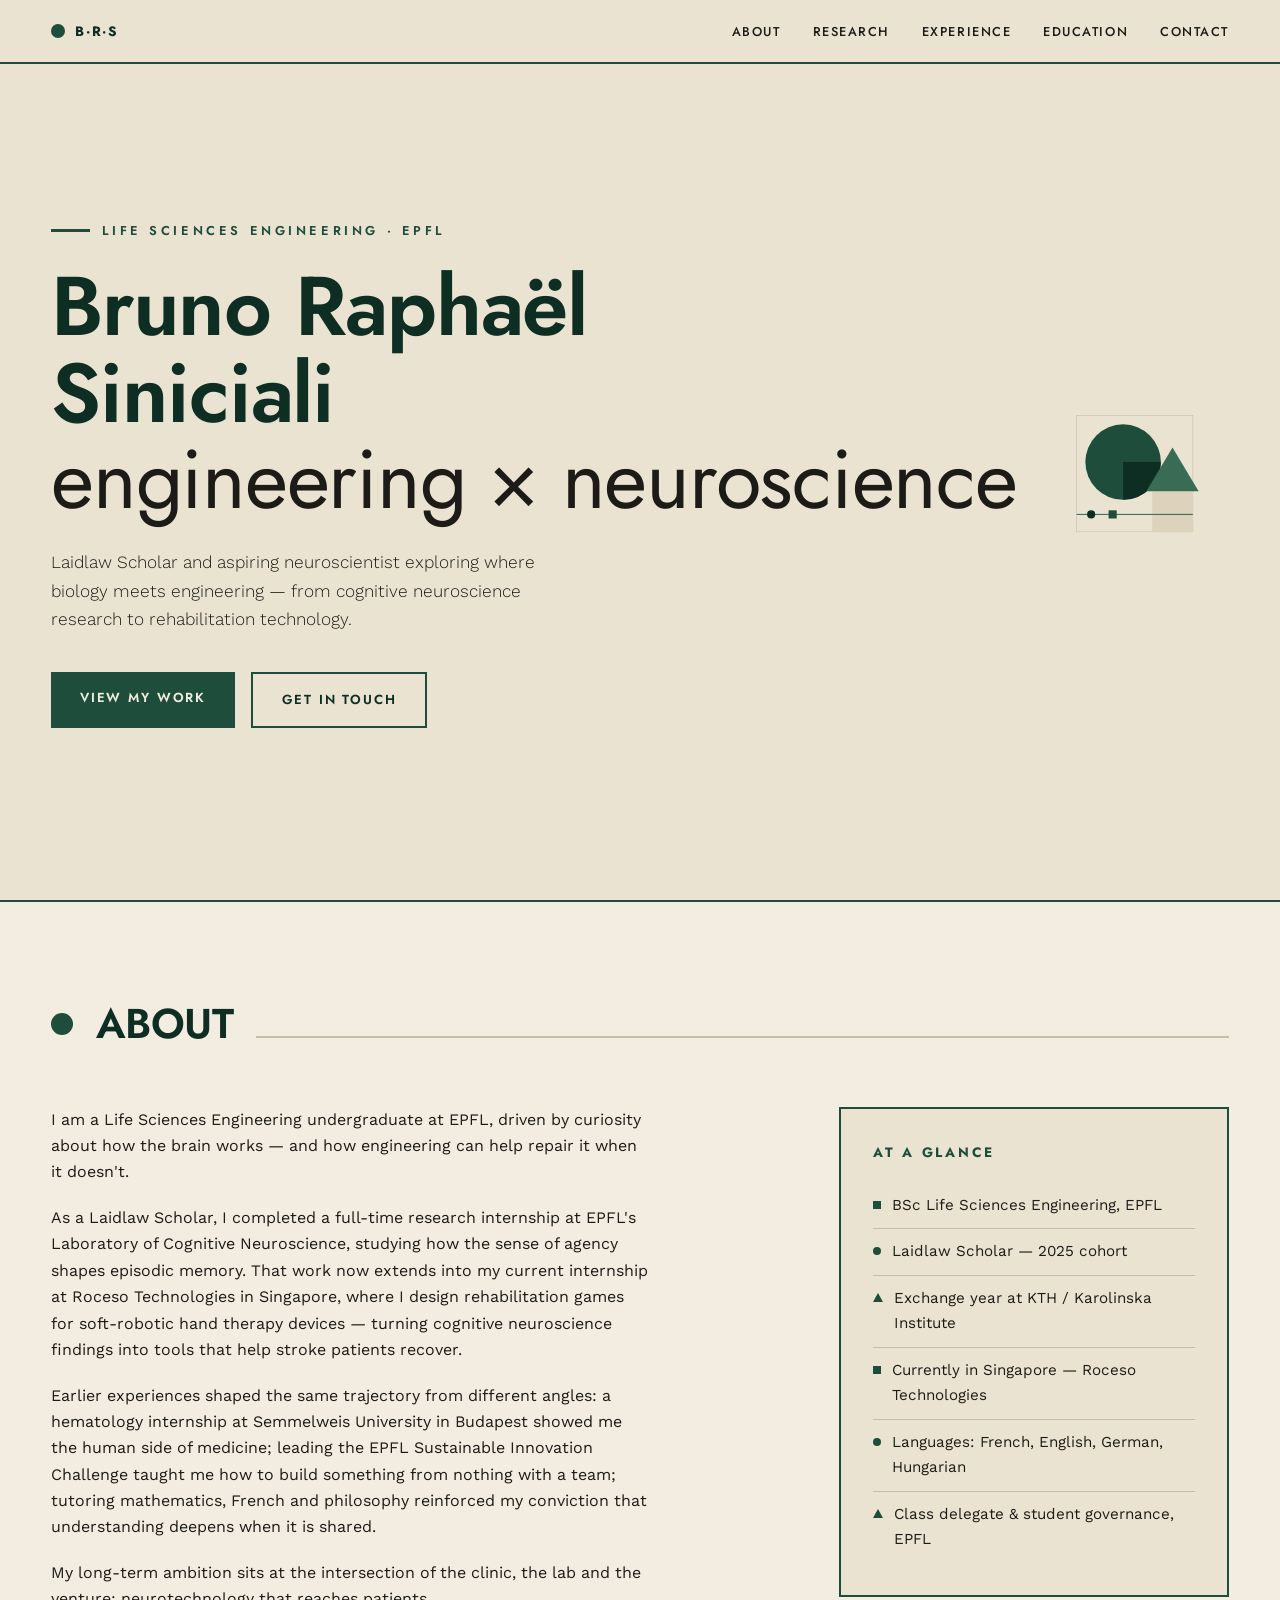
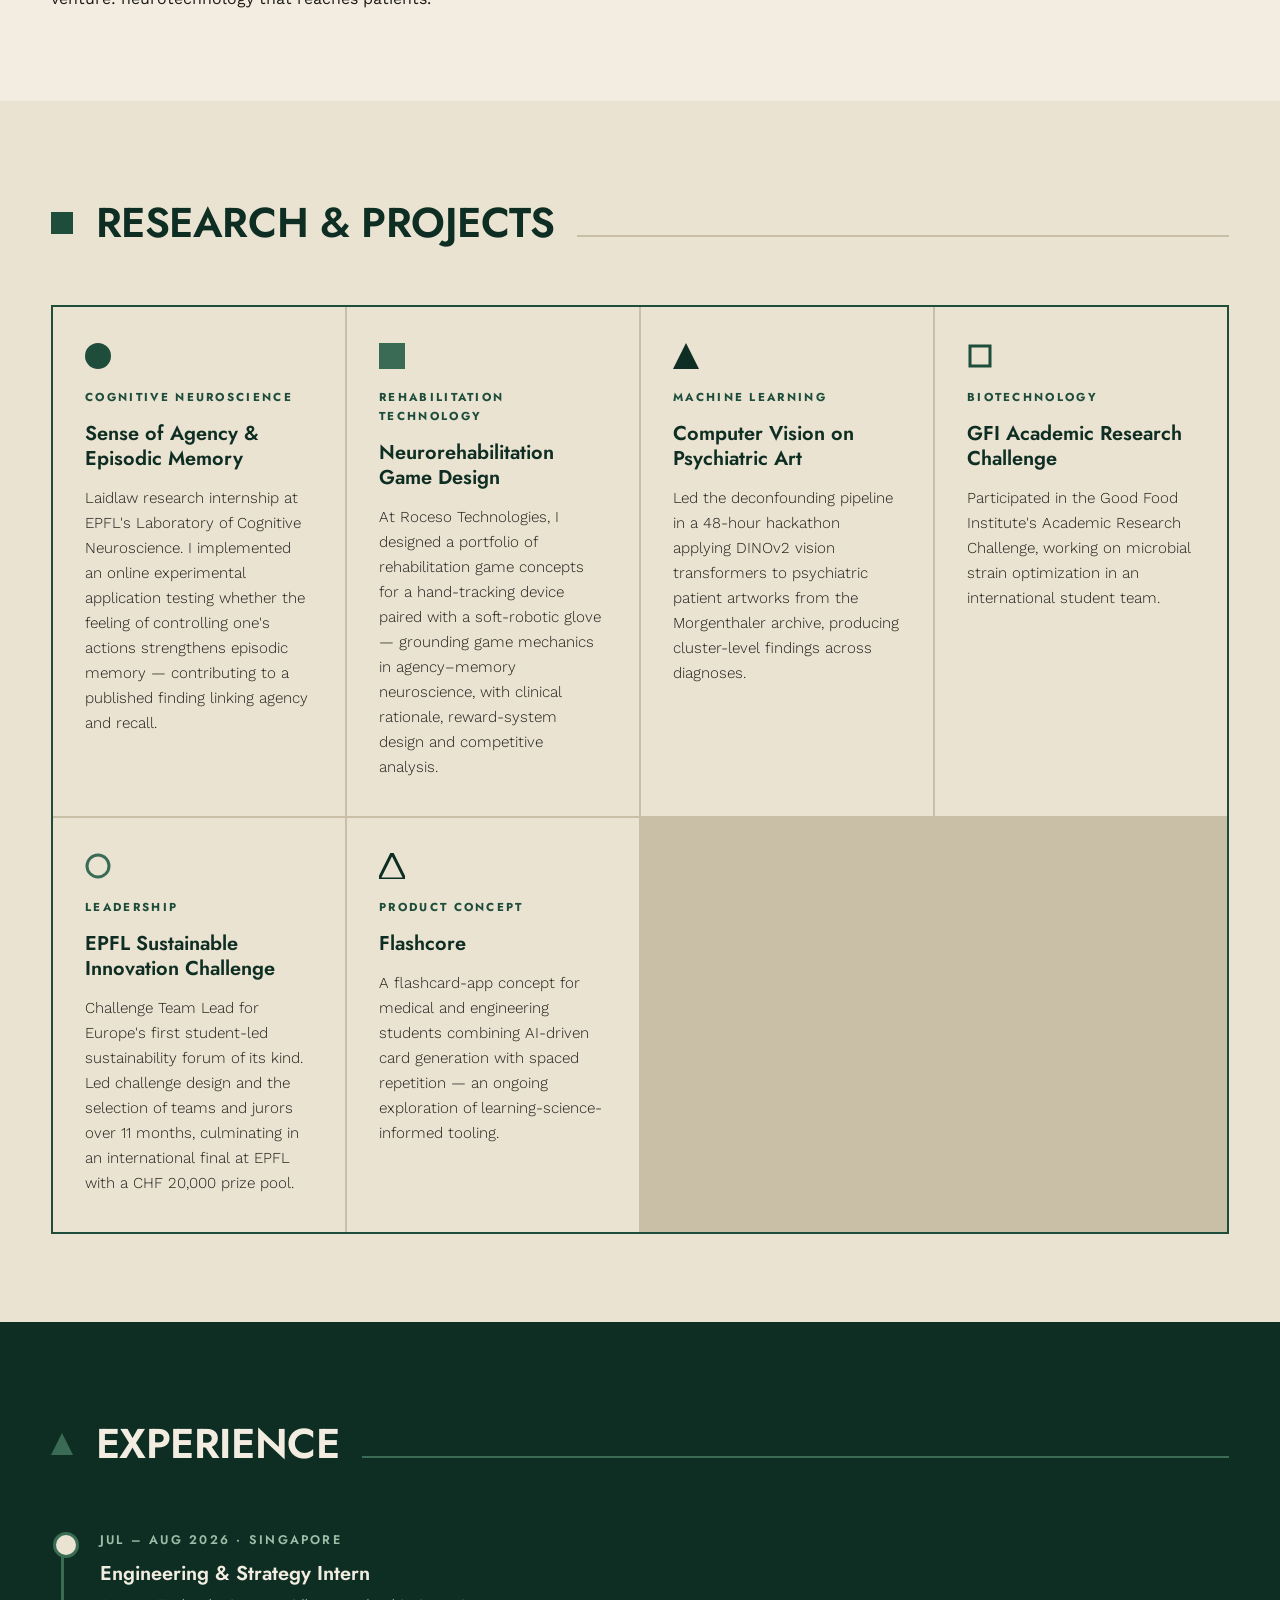
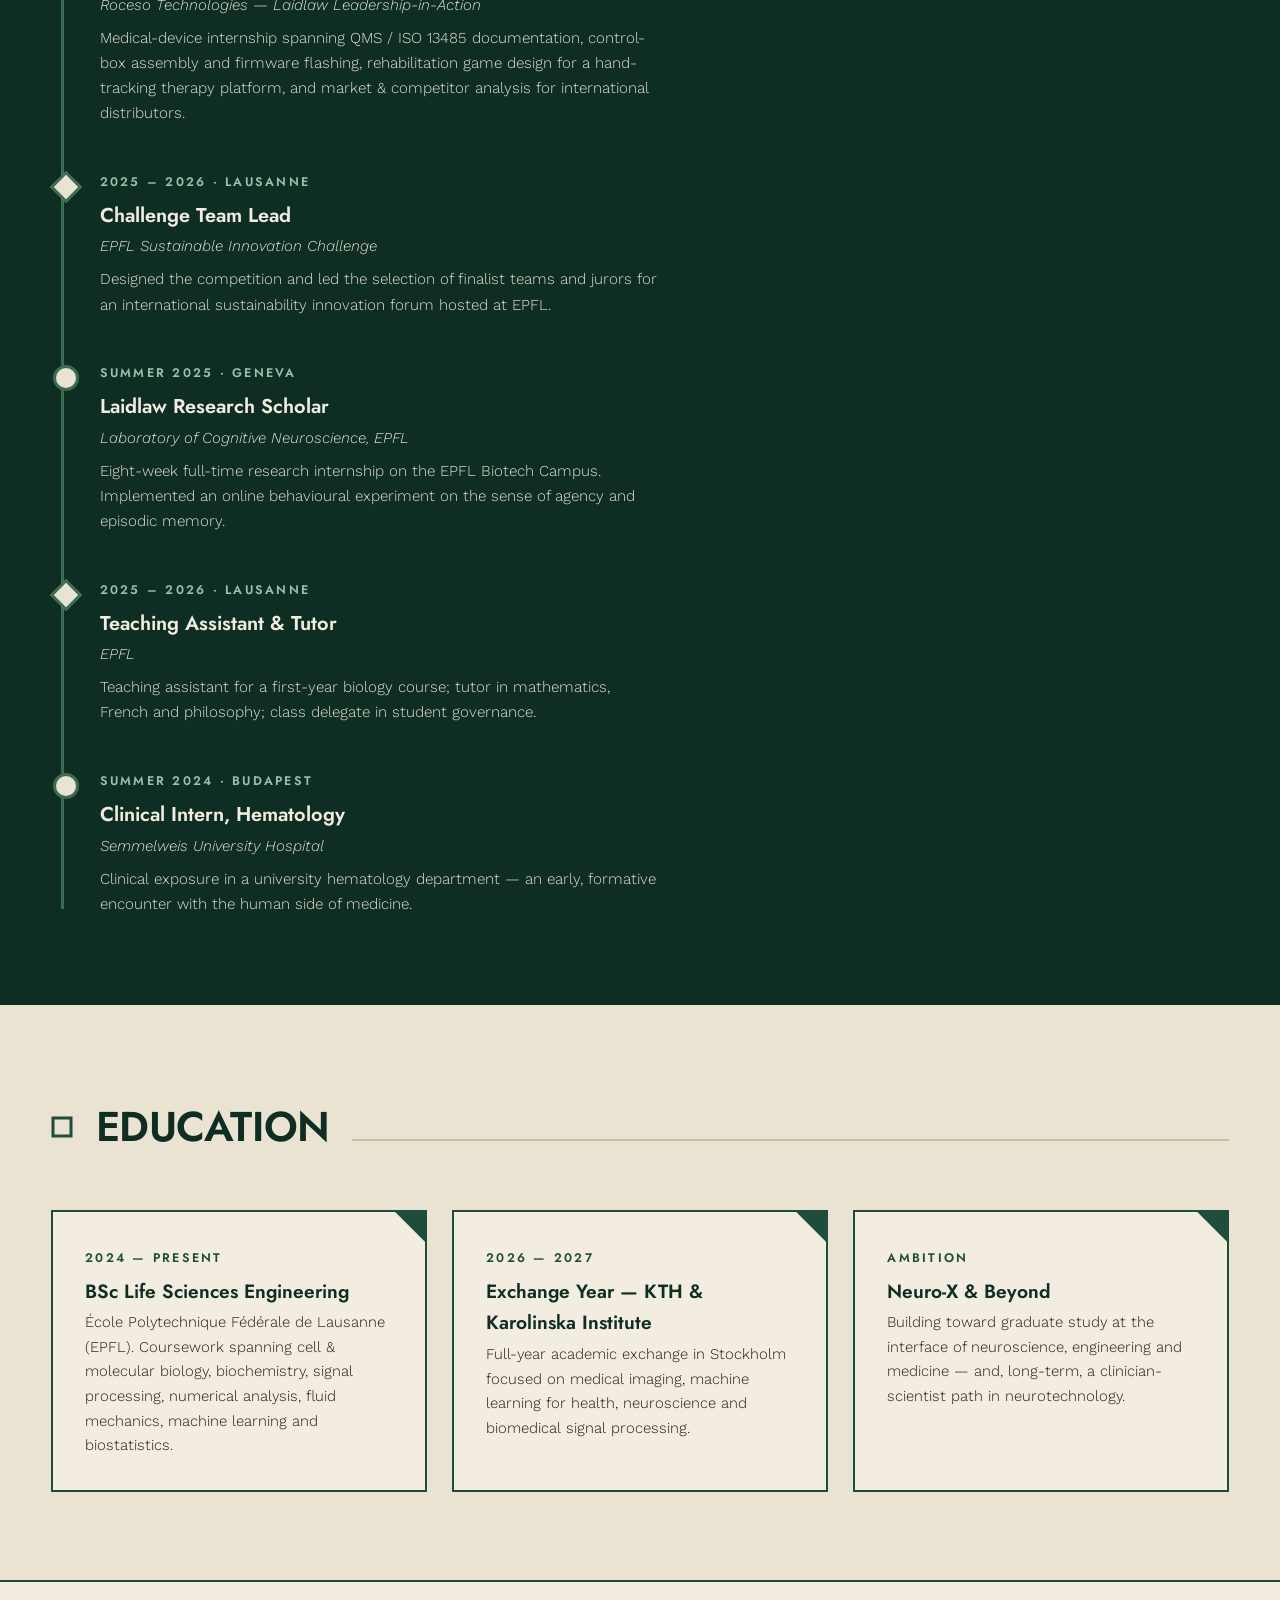
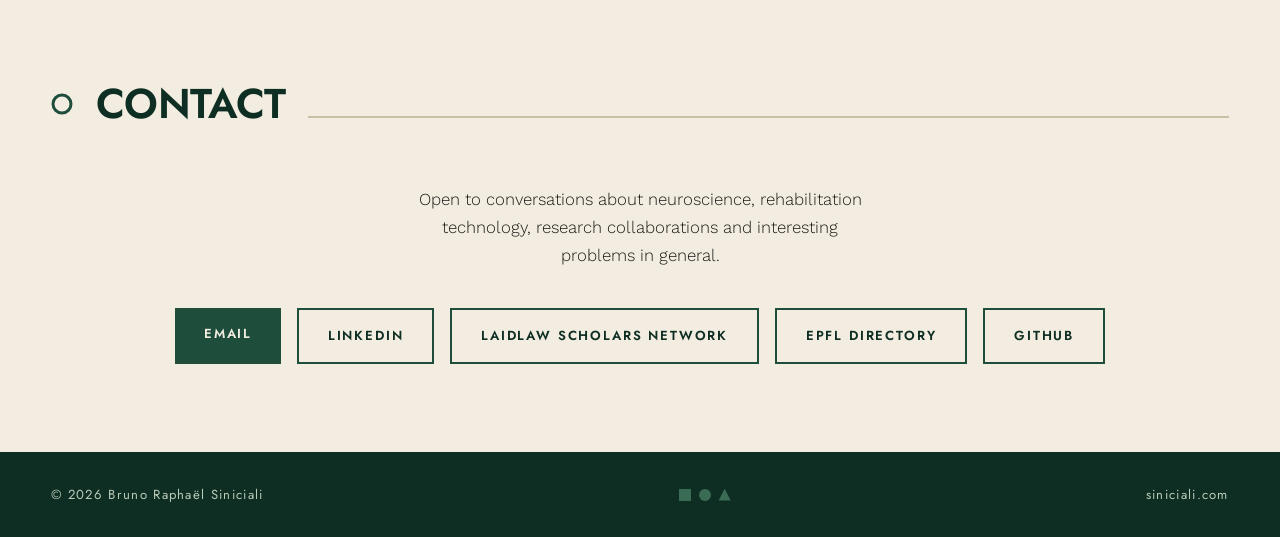
==== index.html @ 57376da9 "New portfolio site" ====
<!doctype html>
<html lang="en">
  <head>
    <meta charset="UTF-8" />
    <meta name="viewport" content="width=device-width, initial-scale=1.0" />
    <title>Bruno Raphaël Siniciali — Life Sciences Engineering, EPFL</title>
    <meta
      name="description"
      content="Bruno Raphaël Siniciali — Life Sciences Engineering student at EPFL, Laidlaw Scholar, aspiring neuroscientist working at the intersection of neuroscience, engineering and medicine."
    />
    <link rel="preconnect" href="https://fonts.googleapis.com" />
    <link rel="preconnect" href="https://fonts.gstatic.com" crossorigin />
    <link
      href="https://fonts.googleapis.com/css2?family=Jost:wght@400;500;600;700&family=Work+Sans:ital,wght@0,300;0,400;0,500;1,400&display=swap"
      rel="stylesheet"
    />
    <style>
      :root {
        --beige: #eae3d2;
        --beige-light: #f2ede0;
        --beige-deep: #ddd3bc;
        --green: #1e4d3b;
        --green-deep: #0f2e23;
        --green-soft: #3a6b54;
        --ink: #1c1b17;
        --line: #c9bfa6;
      }
      * {
        margin: 0;
        padding: 0;
        box-sizing: border-box;
      }
      html {
        scroll-behavior: smooth;
      }
      body {
        background: var(--beige);
        color: var(--ink);
        font-family: "Work Sans", sans-serif;
        font-weight: 400;
        line-height: 1.65;
        -webkit-font-smoothing: antialiased;
      }
      h1,
      h2,
      h3,
      .display {
        font-family: "Jost", sans-serif;
      }

      /* ---------- NAV ---------- */
      nav {
        position: fixed;
        top: 0;
        left: 0;
        right: 0;
        z-index: 100;
        display: flex;
        justify-content: space-between;
        align-items: center;
        padding: 1.1rem 4vw;
        background: color-mix(in srgb, var(--beige) 88%, transparent);
        backdrop-filter: blur(8px);
        border-bottom: 2px solid var(--green);
      }
      .nav-mark {
        display: flex;
        align-items: center;
        gap: 0.6rem;
        font-family: "Jost", sans-serif;
        font-weight: 700;
        letter-spacing: 0.14em;
        text-transform: uppercase;
        font-size: 0.85rem;
        color: var(--green-deep);
        text-decoration: none;
      }
      .nav-mark .dot {
        width: 14px;
        height: 14px;
        background: var(--green);
        border-radius: 50%;
      }
      nav ul {
        display: flex;
        gap: 2rem;
        list-style: none;
      }
      nav ul a {
        font-family: "Jost", sans-serif;
        font-size: 0.8rem;
        font-weight: 500;
        letter-spacing: 0.12em;
        text-transform: uppercase;
        color: var(--ink);
        text-decoration: none;
        padding-bottom: 0.2rem;
        border-bottom: 2px solid transparent;
        transition: border-color 0.2s;
      }
      nav ul a:hover,
      nav ul a:focus-visible {
        border-color: var(--green);
      }
      @media (max-width: 720px) {
        nav ul {
          display: none;
        }
      }

      /* ---------- HERO ---------- */
      header {
        min-height: 100vh;
        display: grid;
        grid-template-columns: 1.15fr 0.85fr;
        align-items: center;
        gap: 3rem;
        padding: 7rem 4vw 4rem;
        position: relative;
        overflow: hidden;
      }
      .hero-eyebrow {
        font-family: "Jost", sans-serif;
        font-weight: 600;
        font-size: 0.8rem;
        letter-spacing: 0.28em;
        text-transform: uppercase;
        color: var(--green);
        display: flex;
        align-items: center;
        gap: 0.8rem;
        margin-bottom: 1.4rem;
      }
      .hero-eyebrow::before {
        content: "";
        width: 2.4rem;
        height: 3px;
        background: var(--green);
      }
      h1 {
        font-size: clamp(2.6rem, 6.5vw, 5.2rem);
        font-weight: 600;
        line-height: 1.04;
        letter-spacing: -0.015em;
        color: var(--green-deep);
        text-wrap: balance;
      }
      h1 .thin {
        font-weight: 400;
        color: var(--ink);
      }
      .hero-sub {
        margin-top: 1.6rem;
        max-width: 34rem;
        font-size: 1.08rem;
        font-weight: 300;
      }
      .hero-cta {
        margin-top: 2.4rem;
        display: flex;
        gap: 1rem;
        flex-wrap: wrap;
      }
      .btn {
        font-family: "Jost", sans-serif;
        font-weight: 600;
        font-size: 0.82rem;
        letter-spacing: 0.14em;
        text-transform: uppercase;
        text-decoration: none;
        padding: 0.95rem 1.8rem;
        transition:
          transform 0.15s,
          background 0.2s,
          color 0.2s;
        display: inline-block;
      }
      .btn-solid {
        background: var(--green);
        color: var(--beige-light);
      }
      .btn-solid:hover {
        background: var(--green-deep);
        transform: translateY(-2px);
      }
      .btn-line {
        border: 2px solid var(--green);
        color: var(--green-deep);
      }
      .btn-line:hover {
        background: var(--green);
        color: var(--beige-light);
        transform: translateY(-2px);
      }

      /* Bauhaus hero composition */
      .hero-art {
        position: relative;
        aspect-ratio: 1;
        max-width: 480px;
        width: 100%;
        justify-self: center;
      }
      .hero-art svg {
        width: 100%;
        height: 100%;
        display: block;
      }
      @media (max-width: 880px) {
        header {
          grid-template-columns: 1fr;
          padding-top: 6.5rem;
        }
        .hero-art {
          max-width: 320px;
        }
      }

      /* ---------- SECTION SCAFFOLD ---------- */
      section {
        padding: 5.5rem 4vw;
        position: relative;
      }
      .sec-head {
        display: flex;
        align-items: baseline;
        gap: 1.4rem;
        margin-bottom: 3rem;
        flex-wrap: wrap;
      }
      .sec-shape {
        width: 22px;
        height: 22px;
        flex: none;
        align-self: center;
      }
      h2 {
        font-size: clamp(1.7rem, 3.4vw, 2.6rem);
        font-weight: 600;
        letter-spacing: -0.01em;
        color: var(--green-deep);
        text-transform: uppercase;
      }
      .sec-rule {
        flex: 1;
        height: 2px;
        background: var(--line);
        min-width: 60px;
      }

      /* ---------- ABOUT ---------- */
      #about {
        background: var(--beige-light);
        border-top: 2px solid var(--green);
      }
      .about-grid {
        display: grid;
        grid-template-columns: 1.3fr 0.7fr;
        gap: 4rem;
        align-items: start;
      }
      .about-grid p {
        margin-bottom: 1.2rem;
        max-width: 60ch;
      }
      .about-grid p:last-child {
        margin-bottom: 0;
      }
      .fact-card {
        background: var(--beige);
        border: 2px solid var(--green);
        padding: 2rem;
      }
      .fact-card h3 {
        font-size: 0.85rem;
        font-weight: 700;
        letter-spacing: 0.2em;
        text-transform: uppercase;
        color: var(--green);
        margin-bottom: 1.2rem;
      }
      .fact-card ul {
        list-style: none;
      }
      .fact-card li {
        padding: 0.65rem 0;
        border-bottom: 1px solid var(--line);
        font-size: 0.95rem;
        display: flex;
        gap: 0.7rem;
        align-items: baseline;
      }
      .fact-card li:last-child {
        border-bottom: none;
      }
      .fact-card li::before {
        content: "";
        width: 8px;
        height: 8px;
        background: var(--green);
        flex: none;
        transform: translateY(-1px);
      }
      .fact-card li:nth-child(3n + 2)::before {
        border-radius: 50%;
      }
      .fact-card li:nth-child(3n)::before {
        background: transparent;
        width: 0;
        height: 0;
        border-left: 5px solid transparent;
        border-right: 5px solid transparent;
        border-bottom: 9px solid var(--green);
      }
      @media (max-width: 880px) {
        .about-grid {
          grid-template-columns: 1fr;
          gap: 2.5rem;
        }
      }

      /* ---------- RESEARCH / PROJECTS ---------- */
      .proj-grid {
        display: grid;
        grid-template-columns: repeat(auto-fit, minmax(290px, 1fr));
        gap: 2px;
        background: var(--line);
        border: 2px solid var(--green);
      }
      .proj {
        background: var(--beige);
        padding: 2.2rem 2rem;
        display: flex;
        flex-direction: column;
        gap: 0.9rem;
        transition: background 0.25s;
      }
      .proj:hover {
        background: var(--beige-light);
      }
      .proj-tag {
        font-family: "Jost", sans-serif;
        font-size: 0.72rem;
        font-weight: 700;
        letter-spacing: 0.2em;
        text-transform: uppercase;
        color: var(--green);
      }
      .proj h3 {
        font-size: 1.25rem;
        font-weight: 600;
        color: var(--green-deep);
        line-height: 1.25;
      }
      .proj p {
        font-size: 0.95rem;
        font-weight: 300;
      }
      .proj-shape {
        width: 26px;
        height: 26px;
        margin-bottom: 0.3rem;
      }

      /* ---------- EXPERIENCE TIMELINE ---------- */
      #experience {
        background: var(--green-deep);
        color: var(--beige);
      }
      #experience h2 {
        color: var(--beige-light);
      }
      #experience .sec-rule {
        background: var(--green-soft);
      }
      .timeline {
        position: relative;
        margin-left: 10px;
      }
      .timeline::before {
        content: "";
        position: absolute;
        left: 0;
        top: 8px;
        bottom: 8px;
        width: 3px;
        background: var(--green-soft);
      }
      .t-item {
        position: relative;
        padding: 0 0 2.6rem 2.4rem;
      }
      .t-item:last-child {
        padding-bottom: 0;
      }
      .t-item::before {
        content: "";
        position: absolute;
        left: -8.5px;
        top: 6px;
        width: 20px;
        height: 20px;
        background: var(--beige);
        border: 3px solid var(--green-soft);
        border-radius: 50%;
      }
      .t-item:nth-child(even)::before {
        border-radius: 0;
        transform: rotate(45deg) scale(0.86);
      }
      .t-date {
        font-family: "Jost", sans-serif;
        font-size: 0.78rem;
        font-weight: 600;
        letter-spacing: 0.18em;
        text-transform: uppercase;
        color: #9dbfa9;
      }
      .t-item h3 {
        font-size: 1.25rem;
        font-weight: 600;
        margin: 0.3rem 0 0.15rem;
        color: var(--beige-light);
      }
      .t-org {
        font-size: 0.92rem;
        font-style: italic;
        color: #c9d8cb;
        margin-bottom: 0.5rem;
      }
      .t-item p {
        font-size: 0.95rem;
        font-weight: 300;
        max-width: 62ch;
        color: #e4e0d2;
      }

      /* ---------- EDUCATION ---------- */
      .edu-grid {
        display: grid;
        grid-template-columns: repeat(auto-fit, minmax(270px, 1fr));
        gap: 1.6rem;
      }
      .edu {
        border: 2px solid var(--green);
        padding: 2rem;
        background: var(--beige-light);
        position: relative;
      }
      .edu::after {
        content: "";
        position: absolute;
        top: -2px;
        right: -2px;
        width: 34px;
        height: 34px;
        background: var(--green);
        clip-path: polygon(100% 0, 0 0, 100% 100%);
      }
      .edu .t-date {
        color: var(--green);
      }
      .edu h3 {
        font-size: 1.2rem;
        font-weight: 600;
        color: var(--green-deep);
        margin: 0.35rem 0 0.2rem;
      }
      .edu p {
        font-size: 0.93rem;
        font-weight: 300;
      }

      /* ---------- CONTACT ---------- */
      #contact {
        background: var(--beige-light);
        border-top: 2px solid var(--green);
        text-align: center;
      }
      #contact .sec-head {
        justify-content: center;
      }
      .contact-lead {
        max-width: 46ch;
        margin: 0 auto 2.4rem;
        font-weight: 300;
        font-size: 1.05rem;
      }
      .socials {
        display: flex;
        justify-content: center;
        gap: 1rem;
        flex-wrap: wrap;
      }
      footer {
        padding: 2rem 4vw;
        background: var(--green-deep);
        color: #b9cbb9;
        display: flex;
        justify-content: space-between;
        align-items: center;
        gap: 1rem;
        flex-wrap: wrap;
        font-size: 0.82rem;
        font-family: "Jost", sans-serif;
        letter-spacing: 0.1em;
      }
      footer .geo {
        display: flex;
        gap: 0.5rem;
      }
      footer .geo span {
        width: 12px;
        height: 12px;
        background: var(--green-soft);
        display: inline-block;
      }
      footer .geo span:nth-child(2) {
        border-radius: 50%;
      }
      footer .geo span:nth-child(3) {
        clip-path: polygon(50% 0, 0 100%, 100% 100%);
      }

      /* reveal on scroll */
      .reveal {
        opacity: 0;
        transform: translateY(22px);
        transition:
          opacity 0.6s ease,
          transform 0.6s ease;
      }
      .reveal.in {
        opacity: 1;
        transform: none;
      }
      @media (prefers-reduced-motion: reduce) {
        html {
          scroll-behavior: auto;
        }
        .reveal {
          opacity: 1;
          transform: none;
          transition: none;
        }
        .btn {
          transition: none;
        }
      }
    </style>
  </head>
  <body>
    <nav>
      <a class="nav-mark" href="#top"><span class="dot"></span>B·R·S</a>
      <ul>
        <li><a href="#about">About</a></li>
        <li><a href="#research">Research</a></li>
        <li><a href="#experience">Experience</a></li>
        <li><a href="#education">Education</a></li>
        <li><a href="#contact">Contact</a></li>
      </ul>
    </nav>

    <header id="top">
      <div>
        <p class="hero-eyebrow">Life Sciences Engineering · EPFL</p>
        <h1>
          Bruno Raphaël<br />Siniciali<br /><span class="thin"
            >engineering&nbsp;×&nbsp;neuroscience</span
          >
        </h1>
        <p class="hero-sub">
          Laidlaw Scholar and aspiring neuroscientist exploring where biology
          meets engineering — from cognitive neuroscience research to
          rehabilitation technology.
        </p>
        <div class="hero-cta">
          <a class="btn btn-solid" href="#research">View my work</a>
          <a class="btn btn-line" href="#contact">Get in touch</a>
        </div>
      </div>
      <div class="hero-art" aria-hidden="true">
        <!-- Bauhaus composition: circle, semicircle, triangle, grid -->
        <svg
          viewBox="0 0 480 480"
          xmlns="http://www.w3.org/2000/svg"
          role="img"
          aria-label=""
        >
          <rect
            x="40"
            y="40"
            width="400"
            height="400"
            fill="none"
            stroke="#C9BFA6"
            stroke-width="2"
          />
          <circle cx="200" cy="200" r="130" fill="#1E4D3B" />
          <path
            d="M 200 330 A 130 130 0 0 0 330 200 L 200 200 Z"
            fill="#0F2E23"
          />
          <rect x="300" y="300" width="140" height="140" fill="#DDD3BC" />
          <polygon points="370,150 460,300 280,300" fill="#3A6B54" />
          <line
            x1="40"
            y1="380"
            x2="440"
            y2="380"
            stroke="#1E4D3B"
            stroke-width="3"
          />
          <circle cx="90" cy="380" r="14" fill="#0F2E23" />
          <rect x="150" y="366" width="28" height="28" fill="#1E4D3B" />
        </svg>
      </div>
    </header>

    <section id="about">
      <div class="sec-head reveal">
        <svg class="sec-shape" viewBox="0 0 22 22">
          <circle cx="11" cy="11" r="11" fill="#1E4D3B" />
        </svg>
        <h2>About</h2>
        <div class="sec-rule"></div>
      </div>
      <div class="about-grid">
        <div class="reveal">
          <p>
            I am a Life Sciences Engineering undergraduate at EPFL, driven by
            curiosity about how the brain works — and how engineering can help
            repair it when it doesn't.
          </p>
          <p>
            As a Laidlaw Scholar, I completed a full-time research internship at
            EPFL's Laboratory of Cognitive Neuroscience, studying how the sense
            of agency shapes episodic memory. That work now extends into my
            current internship at Roceso Technologies in Singapore, where I
            design rehabilitation games for soft-robotic hand therapy devices —
            turning cognitive neuroscience findings into tools that help stroke
            patients recover.
          </p>
          <p>
            Earlier experiences shaped the same trajectory from different
            angles: a hematology internship at Semmelweis University in Budapest
            showed me the human side of medicine; leading the EPFL Sustainable
            Innovation Challenge taught me how to build something from nothing
            with a team; tutoring mathematics, French and philosophy reinforced
            my conviction that understanding deepens when it is shared.
          </p>
          <p>
            My long-term ambition sits at the intersection of the clinic, the
            lab and the venture: neurotechnology that reaches patients.
          </p>
        </div>
        <aside class="fact-card reveal">
          <h3>At a glance</h3>
          <ul>
            <li>BSc Life Sciences Engineering, EPFL</li>
            <li>Laidlaw Scholar — 2025 cohort</li>
            <li>Exchange year at KTH / Karolinska Institute</li>
            <li>Currently in Singapore — Roceso Technologies</li>
            <li>Languages: French, English, German, Hungarian</li>
            <li>Class delegate & student governance, EPFL</li>
          </ul>
        </aside>
      </div>
    </section>

    <section id="research">
      <div class="sec-head reveal">
        <svg class="sec-shape" viewBox="0 0 22 22">
          <rect width="22" height="22" fill="#1E4D3B" />
        </svg>
        <h2>Research & Projects</h2>
        <div class="sec-rule"></div>
      </div>
      <div class="proj-grid reveal">
        <article class="proj">
          <svg class="proj-shape" viewBox="0 0 26 26">
            <circle cx="13" cy="13" r="13" fill="#1E4D3B" />
          </svg>
          <span class="proj-tag">Cognitive Neuroscience</span>
          <h3>Sense of Agency & Episodic Memory</h3>
          <p>
            Laidlaw research internship at EPFL's Laboratory of Cognitive
            Neuroscience. I implemented an online experimental application
            testing whether the feeling of controlling one's actions strengthens
            episodic memory — contributing to a published finding linking agency
            and recall.
          </p>
        </article>
        <article class="proj">
          <svg class="proj-shape" viewBox="0 0 26 26">
            <rect width="26" height="26" fill="#3A6B54" />
          </svg>
          <span class="proj-tag">Rehabilitation Technology</span>
          <h3>Neurorehabilitation Game Design</h3>
          <p>
            At Roceso Technologies, I designed a portfolio of rehabilitation
            game concepts for a hand-tracking device paired with a soft-robotic
            glove — grounding game mechanics in agency–memory neuroscience, with
            clinical rationale, reward-system design and competitive analysis.
          </p>
        </article>
        <article class="proj">
          <svg class="proj-shape" viewBox="0 0 26 26">
            <polygon points="13,0 26,26 0,26" fill="#0F2E23" />
          </svg>
          <span class="proj-tag">Machine Learning</span>
          <h3>Computer Vision on Psychiatric Art</h3>
          <p>
            Led the deconfounding pipeline in a 48-hour hackathon applying
            DINOv2 vision transformers to psychiatric patient artworks from the
            Morgenthaler archive, producing cluster-level findings across
            diagnoses.
          </p>
        </article>
        <article class="proj">
          <svg class="proj-shape" viewBox="0 0 26 26">
            <rect
              x="3"
              y="3"
              width="20"
              height="20"
              fill="none"
              stroke="#1E4D3B"
              stroke-width="3"
            />
          </svg>
          <span class="proj-tag">Biotechnology</span>
          <h3>GFI Academic Research Challenge</h3>
          <p>
            Participated in the Good Food Institute's Academic Research
            Challenge, working on microbial strain optimization in an
            international student team.
          </p>
        </article>
        <article class="proj">
          <svg class="proj-shape" viewBox="0 0 26 26">
            <circle
              cx="13"
              cy="13"
              r="11"
              fill="none"
              stroke="#3A6B54"
              stroke-width="3"
            />
          </svg>
          <span class="proj-tag">Leadership</span>
          <h3>EPFL Sustainable Innovation Challenge</h3>
          <p>
            Challenge Team Lead for Europe's first student-led sustainability
            forum of its kind. Led challenge design and the selection of teams
            and jurors over 11 months, culminating in an international final at
            EPFL with a CHF 20,000 prize pool.
          </p>
        </article>
        <article class="proj">
          <svg class="proj-shape" viewBox="0 0 26 26">
            <polygon
              points="0,26 13,0 26,26"
              fill="none"
              stroke="#0F2E23"
              stroke-width="3"
            />
          </svg>
          <span class="proj-tag">Product Concept</span>
          <h3>Flashcore</h3>
          <p>
            A flashcard-app concept for medical and engineering students
            combining AI-driven card generation with spaced repetition — an
            ongoing exploration of learning-science-informed tooling.
          </p>
        </article>
      </div>
    </section>

    <section id="experience">
      <div class="sec-head reveal">
        <svg class="sec-shape" viewBox="0 0 22 22">
          <polygon points="11,0 22,22 0,22" fill="#3A6B54" />
        </svg>
        <h2>Experience</h2>
        <div class="sec-rule"></div>
      </div>
      <div class="timeline">
        <div class="t-item reveal">
          <span class="t-date">Jul – Aug 2026 · Singapore</span>
          <h3>Engineering & Strategy Intern</h3>
          <p class="t-org">
            Roceso Technologies — Laidlaw Leadership-in-Action
          </p>
          <p>
            Medical-device internship spanning QMS / ISO 13485 documentation,
            control-box assembly and firmware flashing, rehabilitation game
            design for a hand-tracking therapy platform, and market & competitor
            analysis for international distributors.
          </p>
        </div>
        <div class="t-item reveal">
          <span class="t-date">2025 – 2026 · Lausanne</span>
          <h3>Challenge Team Lead</h3>
          <p class="t-org">EPFL Sustainable Innovation Challenge</p>
          <p>
            Designed the competition and led the selection of finalist teams and
            jurors for an international sustainability innovation forum hosted
            at EPFL.
          </p>
        </div>
        <div class="t-item reveal">
          <span class="t-date">Summer 2025 · Geneva</span>
          <h3>Laidlaw Research Scholar</h3>
          <p class="t-org">Laboratory of Cognitive Neuroscience, EPFL</p>
          <p>
            Eight-week full-time research internship on the EPFL Biotech Campus.
            Implemented an online behavioural experiment on the sense of agency
            and episodic memory.
          </p>
        </div>
        <div class="t-item reveal">
          <span class="t-date">2025 – 2026 · Lausanne</span>
          <h3>Teaching Assistant & Tutor</h3>
          <p class="t-org">EPFL</p>
          <p>
            Teaching assistant for a first-year biology course; tutor in
            mathematics, French and philosophy; class delegate in student
            governance.
          </p>
        </div>
        <div class="t-item reveal">
          <span class="t-date">Summer 2024 · Budapest</span>
          <h3>Clinical Intern, Hematology</h3>
          <p class="t-org">Semmelweis University Hospital</p>
          <p>
            Clinical exposure in a university hematology department — an early,
            formative encounter with the human side of medicine.
          </p>
        </div>
      </div>
    </section>

    <section id="education">
      <div class="sec-head reveal">
        <svg class="sec-shape" viewBox="0 0 22 22">
          <rect
            x="2"
            y="2"
            width="18"
            height="18"
            fill="none"
            stroke="#1E4D3B"
            stroke-width="3"
          />
        </svg>
        <h2>Education</h2>
        <div class="sec-rule"></div>
      </div>
      <div class="edu-grid">
        <div class="edu reveal">
          <span class="t-date">2024 — present</span>
          <h3>BSc Life Sciences Engineering</h3>
          <p>
            École Polytechnique Fédérale de Lausanne (EPFL). Coursework spanning
            cell & molecular biology, biochemistry, signal processing, numerical
            analysis, fluid mechanics, machine learning and biostatistics.
          </p>
        </div>
        <div class="edu reveal">
          <span class="t-date">2026 — 2027</span>
          <h3>Exchange Year — KTH & Karolinska Institute</h3>
          <p>
            Full-year academic exchange in Stockholm focused on medical imaging,
            machine learning for health, neuroscience and biomedical signal
            processing.
          </p>
        </div>
        <div class="edu reveal">
          <span class="t-date">Ambition</span>
          <h3>Neuro-X & Beyond</h3>
          <p>
            Building toward graduate study at the interface of neuroscience,
            engineering and medicine — and, long-term, a clinician-scientist
            path in neurotechnology.
          </p>
        </div>
      </div>
    </section>

    <section id="contact">
      <div class="sec-head reveal">
        <svg class="sec-shape" viewBox="0 0 22 22">
          <circle
            cx="11"
            cy="11"
            r="9"
            fill="none"
            stroke="#1E4D3B"
            stroke-width="3"
          />
        </svg>
        <h2>Contact</h2>
        <div class="sec-rule"></div>
      </div>
      <p class="contact-lead reveal">
        Open to conversations about neuroscience, rehabilitation technology,
        research collaborations and interesting problems in general.
      </p>
      <div class="socials reveal">
        <a class="btn btn-solid" href="mailto:bruno.siniciali@epfl.ch">Email</a>
        <a
          class="btn btn-line"
          href="https://www.linkedin.com/in/bruno-rapha%C3%ABl-siniciali/"
          target="_blank"
          rel="noopener"
          >LinkedIn</a
        >
        <a
          class="btn btn-line"
          href="https://laidlawscholars.network/"
          target="_blank"
          rel="noopener"
          >Laidlaw Scholars Network</a
        >
        <a
          class="btn btn-line"
          href="https://people.epfl.ch/bruno.siniciali/?lang=en"
          target="_blank"
          rel="noopener"
          >EPFL Directory</a
        >
        <a
          class="btn btn-line"
          href="https://github.com/siniciali"
          target="_blank"
          rel="noopener"
          >GitHub</a
        >
      </div>
    </section>

    <footer>
      <span>© 2026 Bruno Raphaël Siniciali</span>
      <span class="geo" aria-hidden="true"
        ><span></span><span></span><span></span
      ></span>
      <span>siniciali.com</span>
    </footer>

    <script>
      const io = new IntersectionObserver(
        (entries) => {
          entries.forEach((e) => {
            if (e.isIntersecting) {
              e.target.classList.add("in");
              io.unobserve(e.target);
            }
          });
        },
        { threshold: 0.12 },
      );
      document.querySelectorAll(".reveal").forEach((el) => io.observe(el));
    </script>
  </body>
</html>
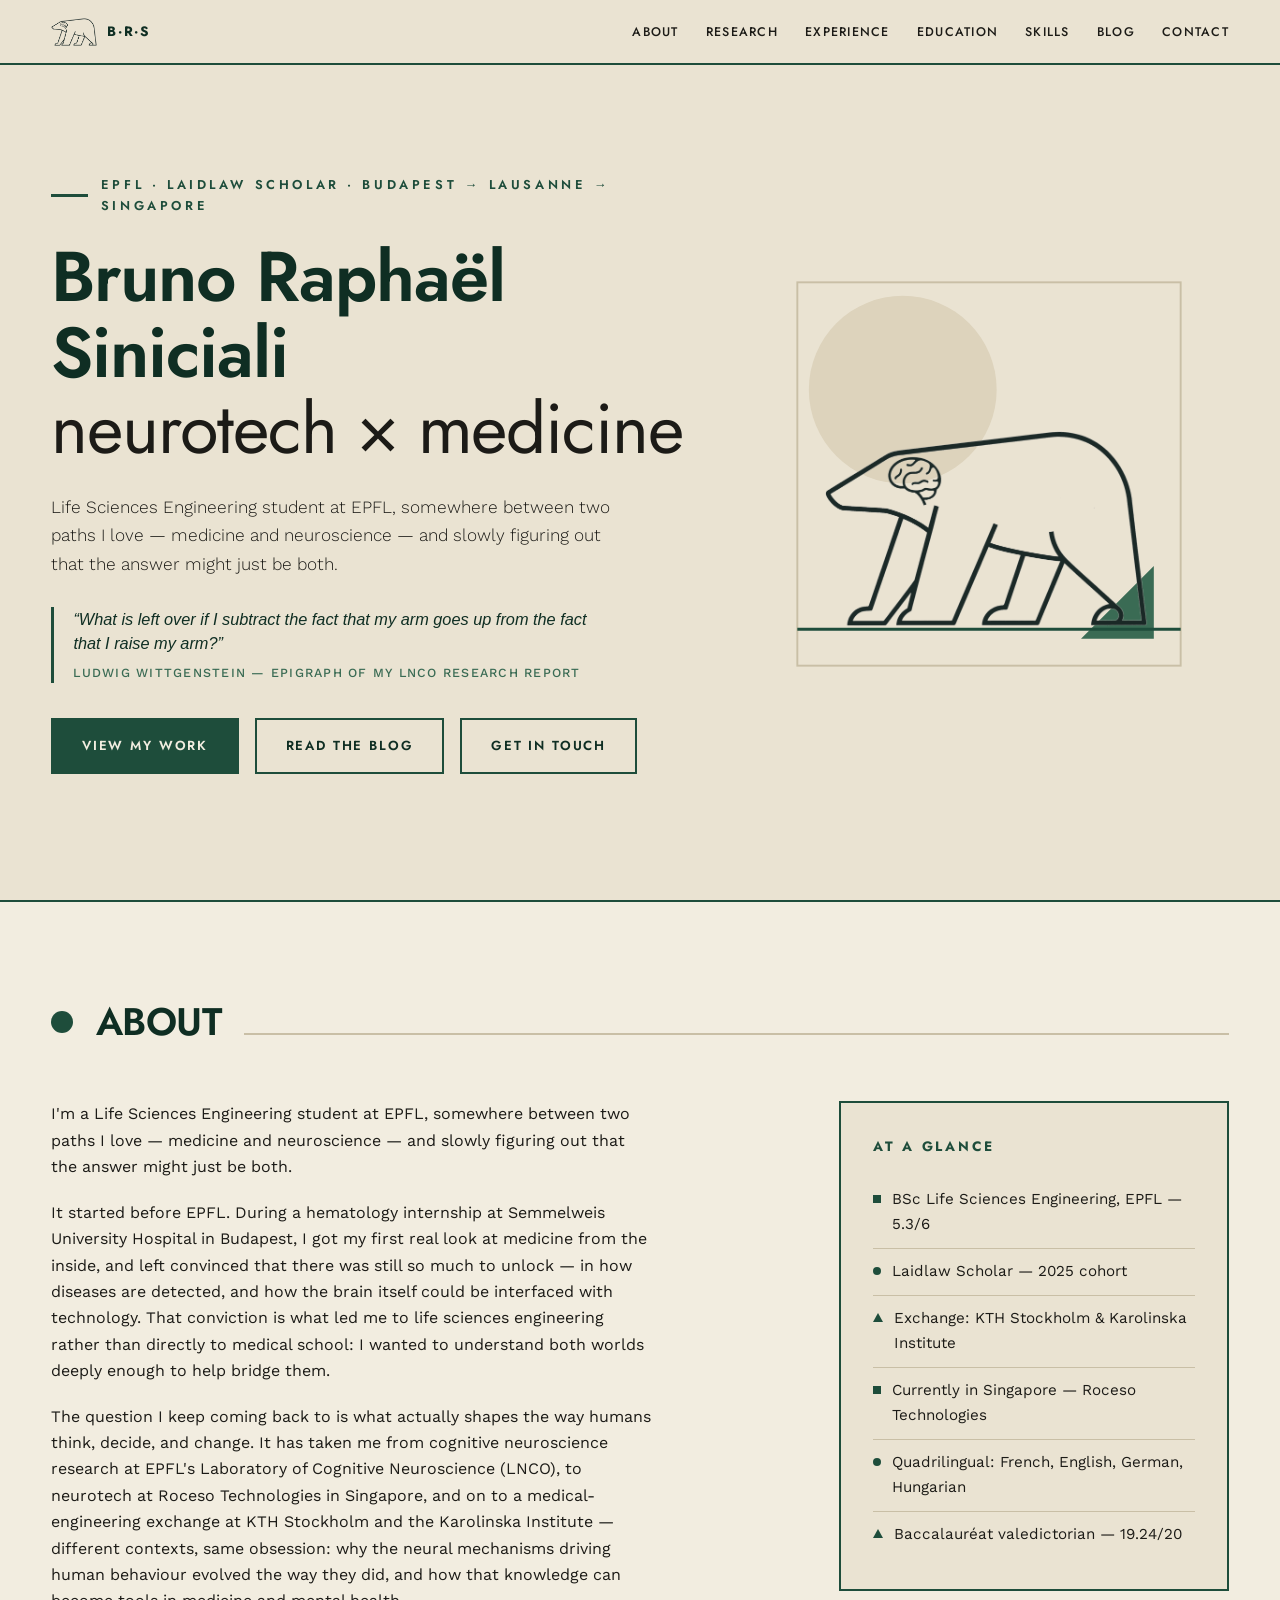
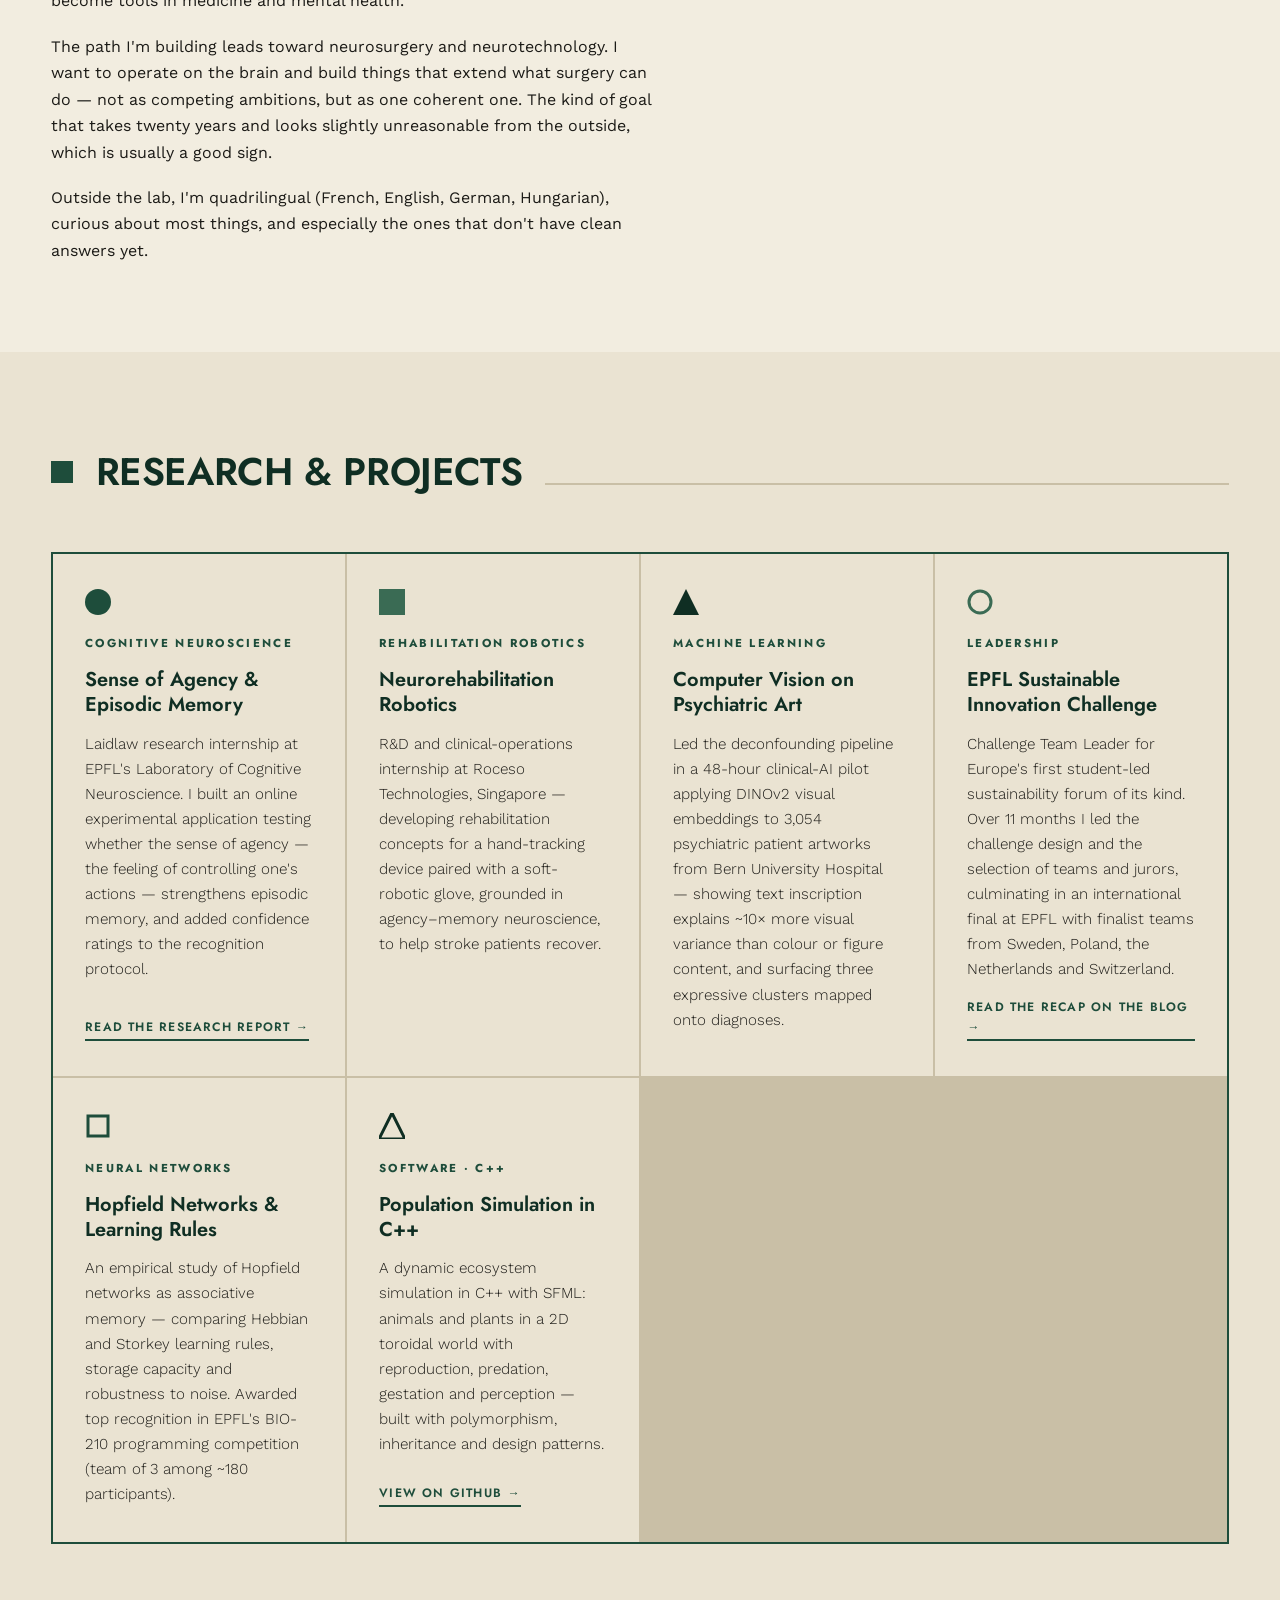
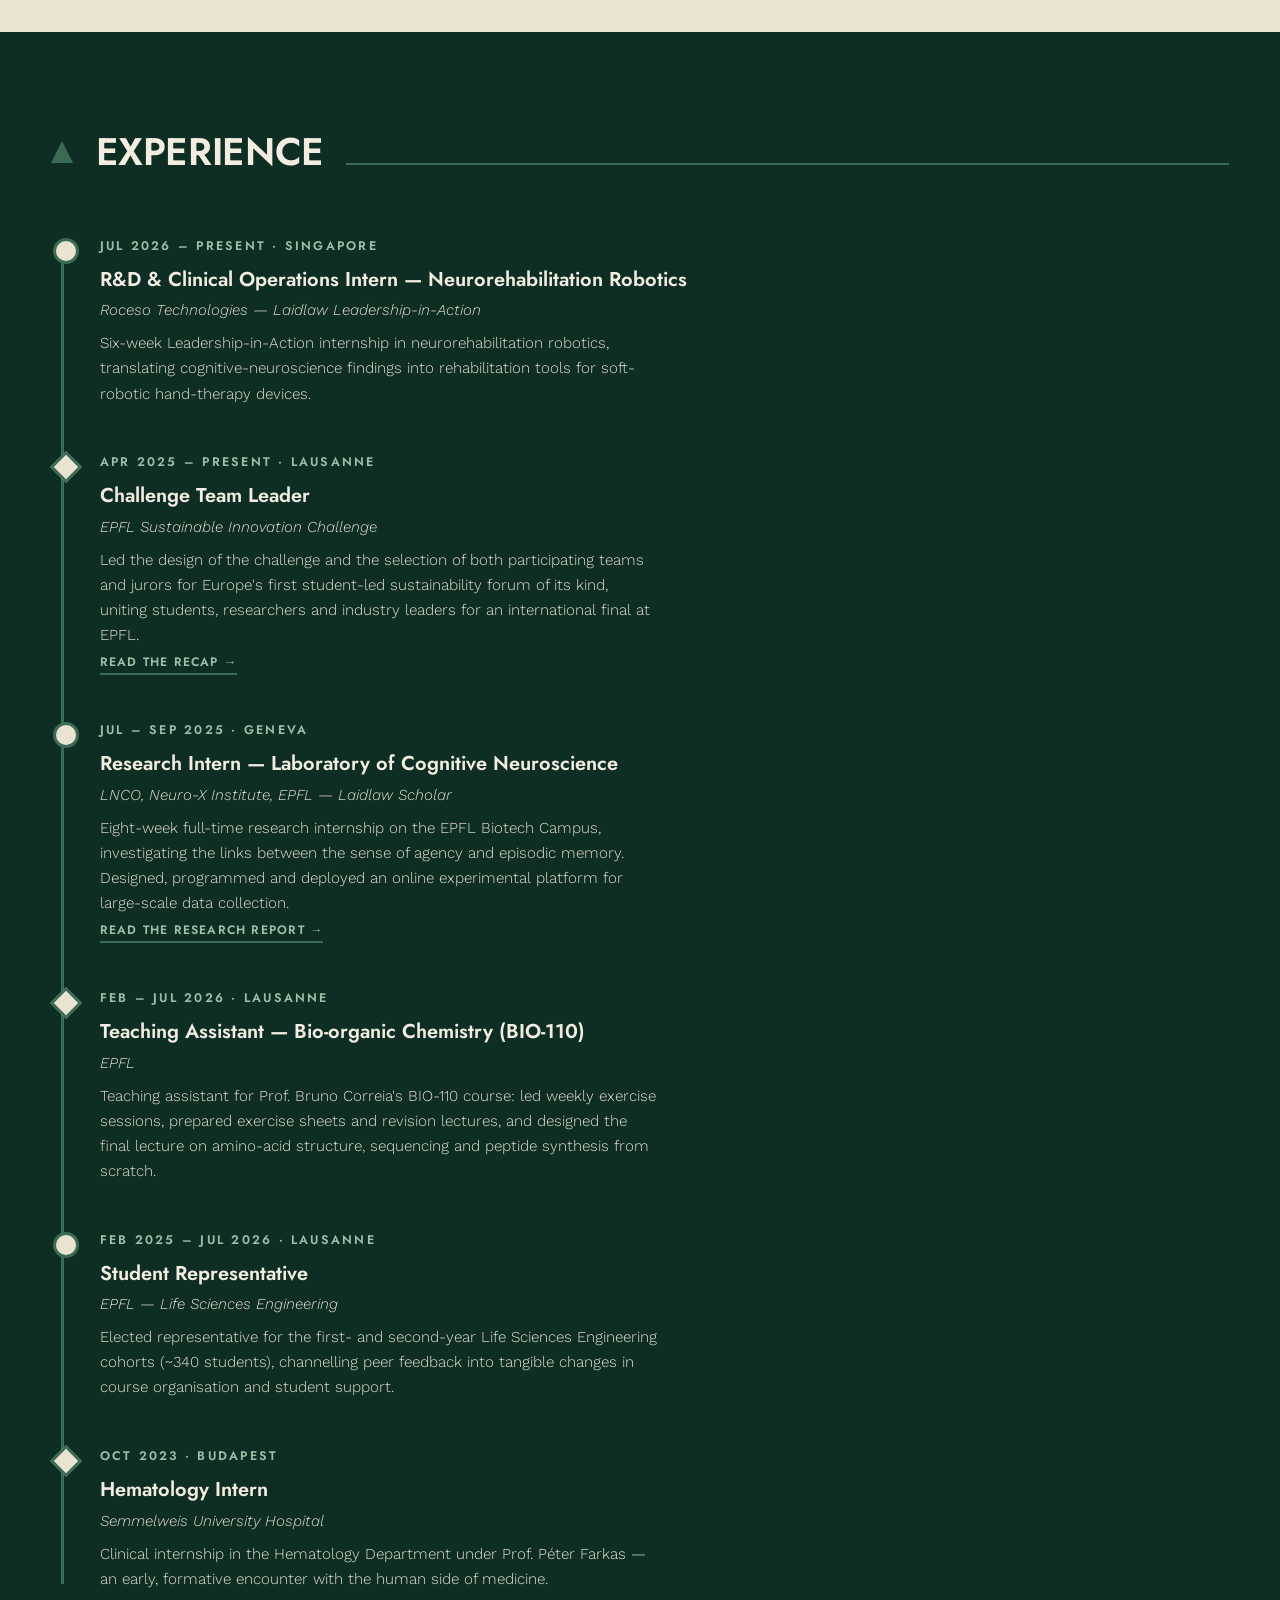
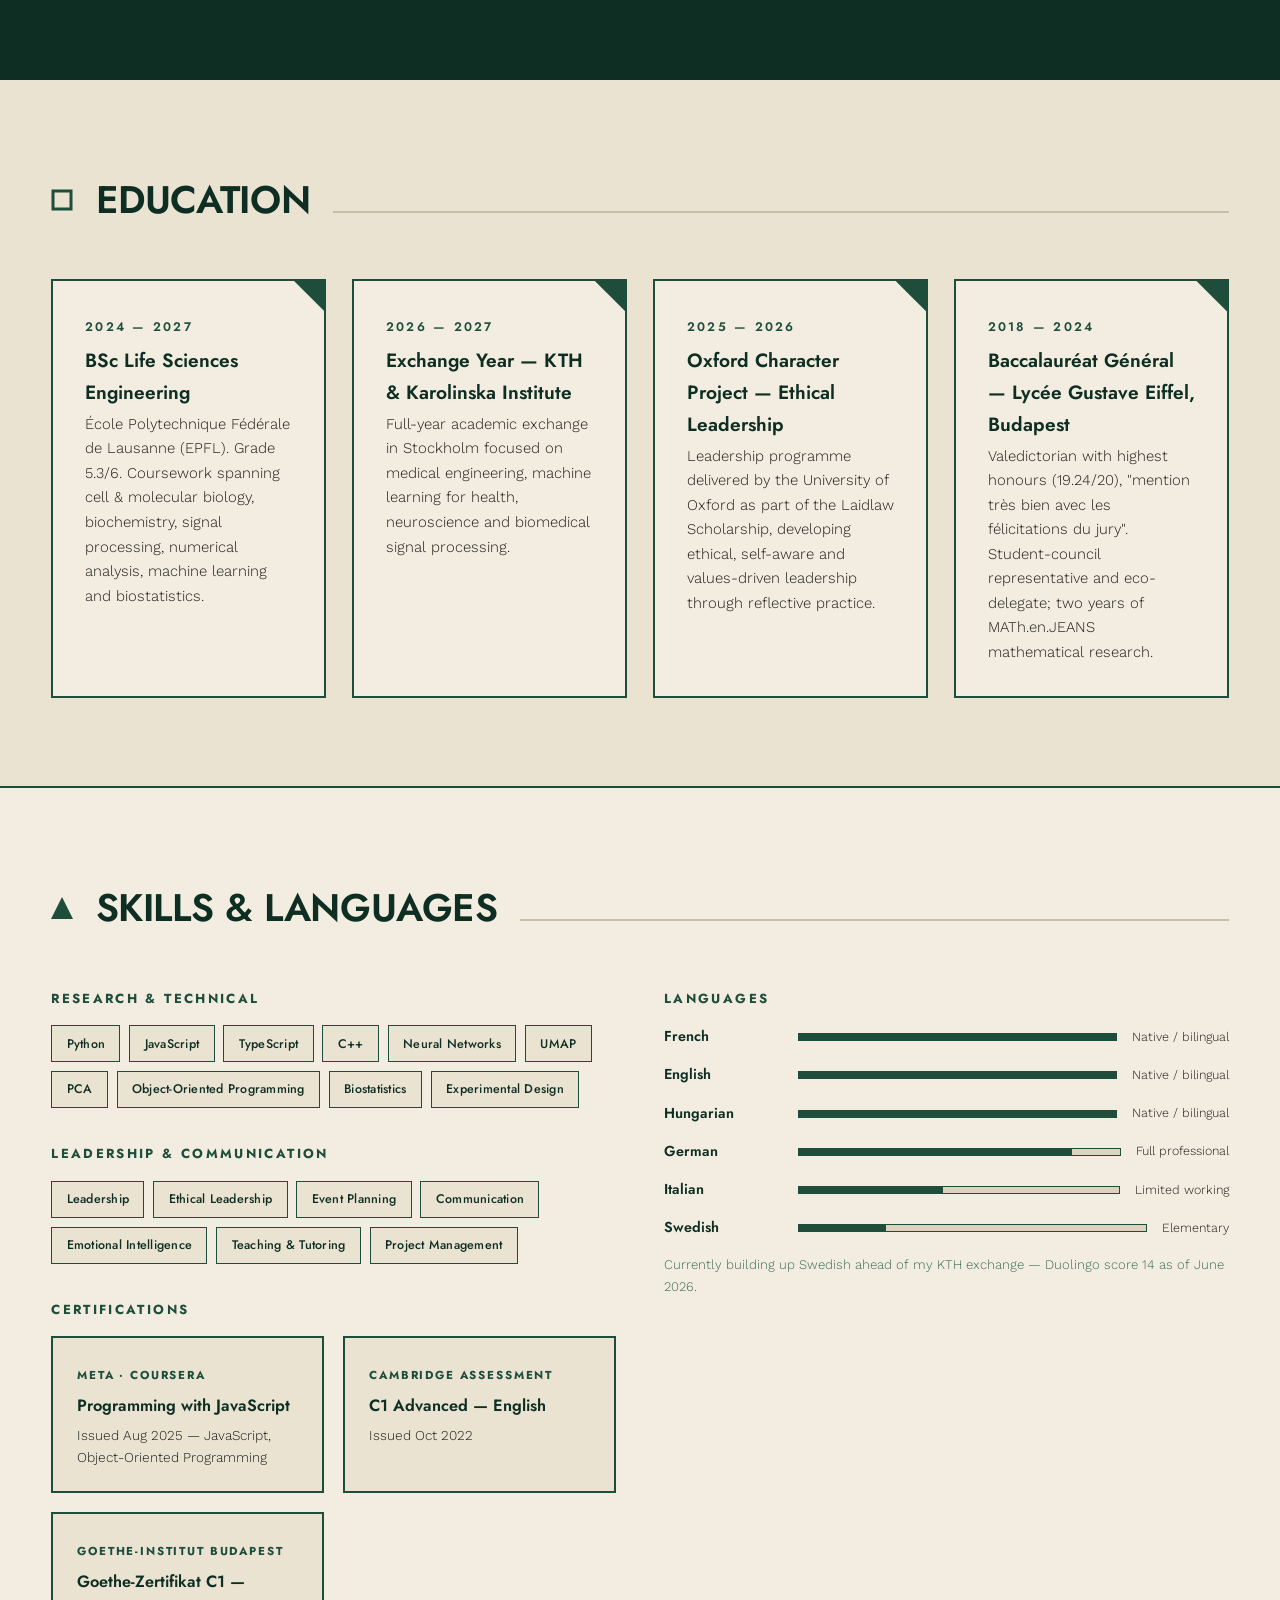
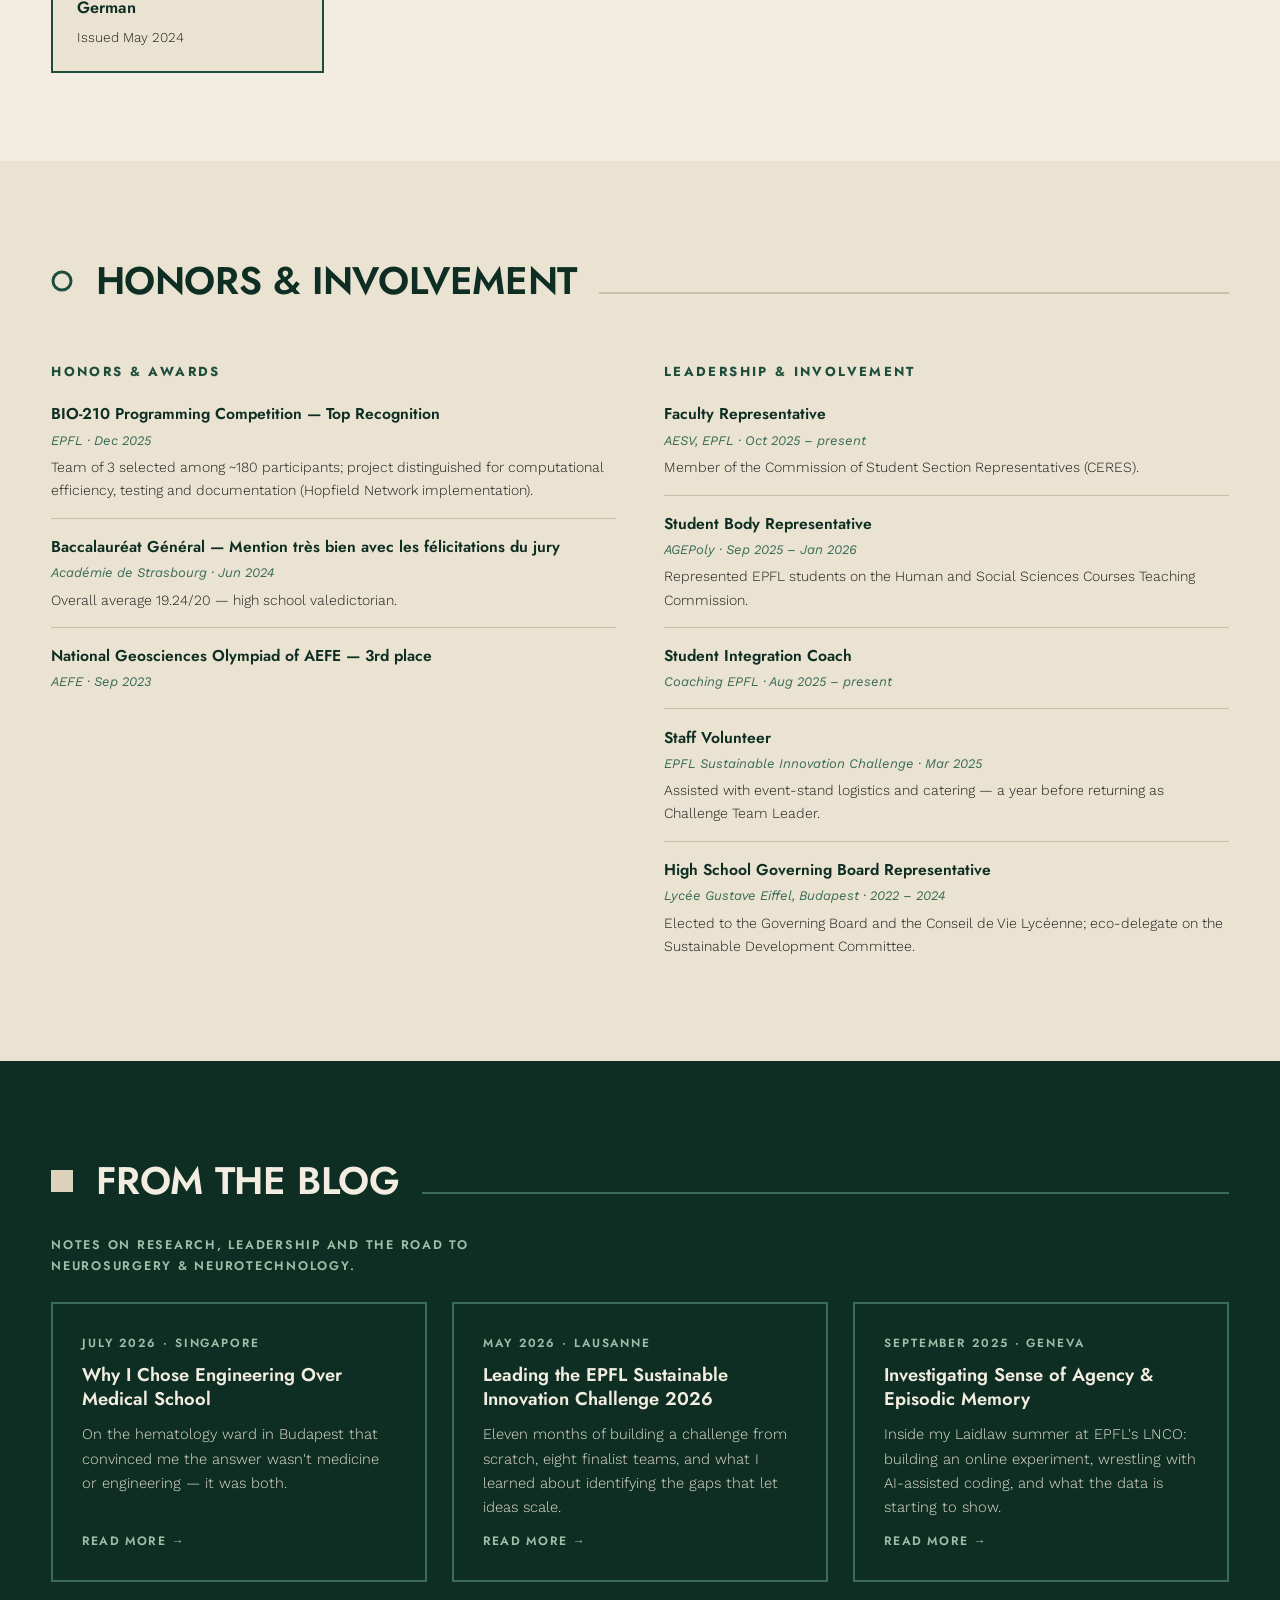
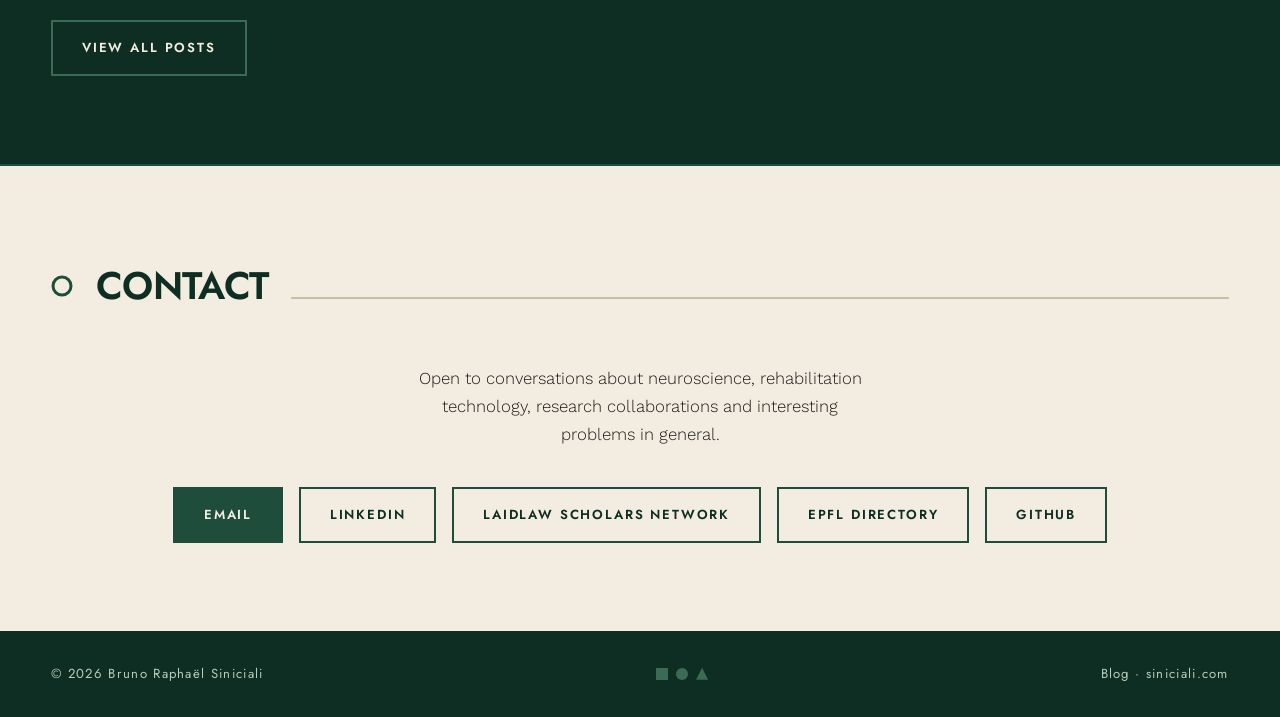
==== commit 9400fe1e: "Expand site: real logo, blog, skills/languages, honors sections" ====
--- a/index.html
+++ b/index.html
@@ -3,589 +3,114 @@
   <head>
     <meta charset="UTF-8" />
     <meta name="viewport" content="width=device-width, initial-scale=1.0" />
-    <title>Bruno Raphaël Siniciali — Life Sciences Engineering, EPFL</title>
+    <title>Bruno Raphaël Siniciali — Neurotech × Medicine, EPFL</title>
     <meta
       name="description"
-      content="Bruno Raphaël Siniciali — Life Sciences Engineering student at EPFL, Laidlaw Scholar, aspiring neuroscientist working at the intersection of neuroscience, engineering and medicine."
+      content="Bruno Raphaël Siniciali — EPFL Life Sciences Engineering student and Laidlaw Scholar building toward neurosurgery and neurotechnology. Sense-of-agency research at EPFL's LNCO, rehabilitation robotics in Singapore, quadrilingual, Budapest to Lausanne to Stockholm."
     />
+    <link rel="icon" type="image/png" href="assets/favicon.png" />
     <link rel="preconnect" href="https://fonts.googleapis.com" />
     <link rel="preconnect" href="https://fonts.gstatic.com" crossorigin />
     <link
       href="https://fonts.googleapis.com/css2?family=Jost:wght@400;500;600;700&family=Work+Sans:ital,wght@0,300;0,400;0,500;1,400&display=swap"
       rel="stylesheet"
     />
+    <link rel="stylesheet" href="assets/style.css" />
     <style>
-      :root {
-        --beige: #eae3d2;
-        --beige-light: #f2ede0;
-        --beige-deep: #ddd3bc;
-        --green: #1e4d3b;
-        --green-deep: #0f2e23;
-        --green-soft: #3a6b54;
-        --ink: #1c1b17;
-        --line: #c9bfa6;
+      .nav-toggle {
+        display: none;
+        background: none;
+        border: 2px solid var(--green);
+        color: var(--green-deep);
+        font-family: "Jost", sans-serif;
+        font-size: 0.9rem;
+        padding: 0.4rem 0.7rem;
+        cursor: pointer;
       }
-      * {
-        margin: 0;
-        padding: 0;
-        box-sizing: border-box;
-      }
-      html {
-        scroll-behavior: smooth;
-      }
-      body {
-        background: var(--beige);
-        color: var(--ink);
-        font-family: "Work Sans", sans-serif;
-        font-weight: 400;
-        line-height: 1.65;
-        -webkit-font-smoothing: antialiased;
-      }
-      h1,
-      h2,
-      h3,
-      .display {
-        font-family: "Jost", sans-serif;
-      }
-
-      /* ---------- NAV ---------- */
-      nav {
-        position: fixed;
-        top: 0;
-        left: 0;
-        right: 0;
-        z-index: 100;
-        display: flex;
-        justify-content: space-between;
-        align-items: center;
-        padding: 1.1rem 4vw;
-        background: color-mix(in srgb, var(--beige) 88%, transparent);
-        backdrop-filter: blur(8px);
-        border-bottom: 2px solid var(--green);
-      }
-      .nav-mark {
-        display: flex;
-        align-items: center;
-        gap: 0.6rem;
-        font-family: "Jost", sans-serif;
-        font-weight: 700;
-        letter-spacing: 0.14em;
-        text-transform: uppercase;
-        font-size: 0.85rem;
-        color: var(--green-deep);
-        text-decoration: none;
-      }
-      .nav-mark .dot {
-        width: 14px;
-        height: 14px;
-        background: var(--green);
-        border-radius: 50%;
-      }
-      nav ul {
-        display: flex;
-        gap: 2rem;
-        list-style: none;
-      }
-      nav ul a {
-        font-family: "Jost", sans-serif;
-        font-size: 0.8rem;
-        font-weight: 500;
-        letter-spacing: 0.12em;
-        text-transform: uppercase;
-        color: var(--ink);
-        text-decoration: none;
-        padding-bottom: 0.2rem;
-        border-bottom: 2px solid transparent;
-        transition: border-color 0.2s;
-      }
-      nav ul a:hover,
-      nav ul a:focus-visible {
-        border-color: var(--green);
-      }
-      @media (max-width: 720px) {
+      @media (max-width: 880px) {
+        .nav-toggle {
+          display: block;
+        }
         nav ul {
           display: none;
+          position: absolute;
+          top: 100%;
+          left: 0;
+          right: 0;
+          flex-direction: column;
+          gap: 0;
+          background: var(--beige-light);
+          border-bottom: 2px solid var(--green);
+          padding: 0.5rem 4vw 1rem;
         }
-      }
-
-      /* ---------- HERO ---------- */
-      header {
-        min-height: 100vh;
-        display: grid;
-        grid-template-columns: 1.15fr 0.85fr;
-        align-items: center;
-        gap: 3rem;
-        padding: 7rem 4vw 4rem;
-        position: relative;
-        overflow: hidden;
-      }
-      .hero-eyebrow {
-        font-family: "Jost", sans-serif;
-        font-weight: 600;
-        font-size: 0.8rem;
-        letter-spacing: 0.28em;
-        text-transform: uppercase;
-        color: var(--green);
-        display: flex;
-        align-items: center;
-        gap: 0.8rem;
-        margin-bottom: 1.4rem;
-      }
-      .hero-eyebrow::before {
-        content: "";
-        width: 2.4rem;
-        height: 3px;
-        background: var(--green);
-      }
-      h1 {
-        font-size: clamp(2.6rem, 6.5vw, 5.2rem);
-        font-weight: 600;
-        line-height: 1.04;
-        letter-spacing: -0.015em;
-        color: var(--green-deep);
-        text-wrap: balance;
-      }
-      h1 .thin {
-        font-weight: 400;
-        color: var(--ink);
-      }
-      .hero-sub {
-        margin-top: 1.6rem;
-        max-width: 34rem;
-        font-size: 1.08rem;
-        font-weight: 300;
-      }
-      .hero-cta {
-        margin-top: 2.4rem;
-        display: flex;
-        gap: 1rem;
-        flex-wrap: wrap;
-      }
-      .btn {
-        font-family: "Jost", sans-serif;
-        font-weight: 600;
-        font-size: 0.82rem;
-        letter-spacing: 0.14em;
-        text-transform: uppercase;
-        text-decoration: none;
-        padding: 0.95rem 1.8rem;
-        transition:
-          transform 0.15s,
-          background 0.2s,
-          color 0.2s;
-        display: inline-block;
-      }
-      .btn-solid {
-        background: var(--green);
-        color: var(--beige-light);
-      }
-      .btn-solid:hover {
-        background: var(--green-deep);
-        transform: translateY(-2px);
-      }
-      .btn-line {
-        border: 2px solid var(--green);
-        color: var(--green-deep);
-      }
-      .btn-line:hover {
-        background: var(--green);
-        color: var(--beige-light);
-        transform: translateY(-2px);
-      }
-
-      /* Bauhaus hero composition */
-      .hero-art {
-        position: relative;
-        aspect-ratio: 1;
-        max-width: 480px;
-        width: 100%;
-        justify-self: center;
-      }
-      .hero-art svg {
-        width: 100%;
-        height: 100%;
-        display: block;
-      }
-      @media (max-width: 880px) {
-        header {
-          grid-template-columns: 1fr;
-          padding-top: 6.5rem;
+        nav ul.open {
+          display: flex;
         }
-        .hero-art {
-          max-width: 320px;
-        }
-      }
-
-      /* ---------- SECTION SCAFFOLD ---------- */
-      section {
-        padding: 5.5rem 4vw;
-        position: relative;
-      }
-      .sec-head {
-        display: flex;
-        align-items: baseline;
-        gap: 1.4rem;
-        margin-bottom: 3rem;
-        flex-wrap: wrap;
-      }
-      .sec-shape {
-        width: 22px;
-        height: 22px;
-        flex: none;
-        align-self: center;
-      }
-      h2 {
-        font-size: clamp(1.7rem, 3.4vw, 2.6rem);
-        font-weight: 600;
-        letter-spacing: -0.01em;
-        color: var(--green-deep);
-        text-transform: uppercase;
-      }
-      .sec-rule {
-        flex: 1;
-        height: 2px;
-        background: var(--line);
-        min-width: 60px;
-      }
-
-      /* ---------- ABOUT ---------- */
-      #about {
-        background: var(--beige-light);
-        border-top: 2px solid var(--green);
-      }
-      .about-grid {
-        display: grid;
-        grid-template-columns: 1.3fr 0.7fr;
-        gap: 4rem;
-        align-items: start;
-      }
-      .about-grid p {
-        margin-bottom: 1.2rem;
-        max-width: 60ch;
-      }
-      .about-grid p:last-child {
-        margin-bottom: 0;
-      }
-      .fact-card {
-        background: var(--beige);
-        border: 2px solid var(--green);
-        padding: 2rem;
-      }
-      .fact-card h3 {
-        font-size: 0.85rem;
-        font-weight: 700;
-        letter-spacing: 0.2em;
-        text-transform: uppercase;
-        color: var(--green);
-        margin-bottom: 1.2rem;
-      }
-      .fact-card ul {
-        list-style: none;
-      }
-      .fact-card li {
-        padding: 0.65rem 0;
-        border-bottom: 1px solid var(--line);
-        font-size: 0.95rem;
-        display: flex;
-        gap: 0.7rem;
-        align-items: baseline;
-      }
-      .fact-card li:last-child {
-        border-bottom: none;
-      }
-      .fact-card li::before {
-        content: "";
-        width: 8px;
-        height: 8px;
-        background: var(--green);
-        flex: none;
-        transform: translateY(-1px);
-      }
-      .fact-card li:nth-child(3n + 2)::before {
-        border-radius: 50%;
-      }
-      .fact-card li:nth-child(3n)::before {
-        background: transparent;
-        width: 0;
-        height: 0;
-        border-left: 5px solid transparent;
-        border-right: 5px solid transparent;
-        border-bottom: 9px solid var(--green);
-      }
-      @media (max-width: 880px) {
-        .about-grid {
-          grid-template-columns: 1fr;
-          gap: 2.5rem;
-        }
-      }
-
-      /* ---------- RESEARCH / PROJECTS ---------- */
-      .proj-grid {
-        display: grid;
-        grid-template-columns: repeat(auto-fit, minmax(290px, 1fr));
-        gap: 2px;
-        background: var(--line);
-        border: 2px solid var(--green);
-      }
-      .proj {
-        background: var(--beige);
-        padding: 2.2rem 2rem;
-        display: flex;
-        flex-direction: column;
-        gap: 0.9rem;
-        transition: background 0.25s;
-      }
-      .proj:hover {
-        background: var(--beige-light);
-      }
-      .proj-tag {
-        font-family: "Jost", sans-serif;
-        font-size: 0.72rem;
-        font-weight: 700;
-        letter-spacing: 0.2em;
-        text-transform: uppercase;
-        color: var(--green);
-      }
-      .proj h3 {
-        font-size: 1.25rem;
-        font-weight: 600;
-        color: var(--green-deep);
-        line-height: 1.25;
-      }
-      .proj p {
-        font-size: 0.95rem;
-        font-weight: 300;
-      }
-      .proj-shape {
-        width: 26px;
-        height: 26px;
-        margin-bottom: 0.3rem;
-      }
-
-      /* ---------- EXPERIENCE TIMELINE ---------- */
-      #experience {
-        background: var(--green-deep);
-        color: var(--beige);
-      }
-      #experience h2 {
-        color: var(--beige-light);
-      }
-      #experience .sec-rule {
-        background: var(--green-soft);
-      }
-      .timeline {
-        position: relative;
-        margin-left: 10px;
-      }
-      .timeline::before {
-        content: "";
-        position: absolute;
-        left: 0;
-        top: 8px;
-        bottom: 8px;
-        width: 3px;
-        background: var(--green-soft);
-      }
-      .t-item {
-        position: relative;
-        padding: 0 0 2.6rem 2.4rem;
-      }
-      .t-item:last-child {
-        padding-bottom: 0;
-      }
-      .t-item::before {
-        content: "";
-        position: absolute;
-        left: -8.5px;
-        top: 6px;
-        width: 20px;
-        height: 20px;
-        background: var(--beige);
-        border: 3px solid var(--green-soft);
-        border-radius: 50%;
-      }
-      .t-item:nth-child(even)::before {
-        border-radius: 0;
-        transform: rotate(45deg) scale(0.86);
-      }
-      .t-date {
-        font-family: "Jost", sans-serif;
-        font-size: 0.78rem;
-        font-weight: 600;
-        letter-spacing: 0.18em;
-        text-transform: uppercase;
-        color: #9dbfa9;
-      }
-      .t-item h3 {
-        font-size: 1.25rem;
-        font-weight: 600;
-        margin: 0.3rem 0 0.15rem;
-        color: var(--beige-light);
-      }
-      .t-org {
-        font-size: 0.92rem;
-        font-style: italic;
-        color: #c9d8cb;
-        margin-bottom: 0.5rem;
-      }
-      .t-item p {
-        font-size: 0.95rem;
-        font-weight: 300;
-        max-width: 62ch;
-        color: #e4e0d2;
-      }
-
-      /* ---------- EDUCATION ---------- */
-      .edu-grid {
-        display: grid;
-        grid-template-columns: repeat(auto-fit, minmax(270px, 1fr));
-        gap: 1.6rem;
-      }
-      .edu {
-        border: 2px solid var(--green);
-        padding: 2rem;
-        background: var(--beige-light);
-        position: relative;
-      }
-      .edu::after {
-        content: "";
-        position: absolute;
-        top: -2px;
-        right: -2px;
-        width: 34px;
-        height: 34px;
-        background: var(--green);
-        clip-path: polygon(100% 0, 0 0, 100% 100%);
-      }
-      .edu .t-date {
-        color: var(--green);
-      }
-      .edu h3 {
-        font-size: 1.2rem;
-        font-weight: 600;
-        color: var(--green-deep);
-        margin: 0.35rem 0 0.2rem;
-      }
-      .edu p {
-        font-size: 0.93rem;
-        font-weight: 300;
-      }
-
-      /* ---------- CONTACT ---------- */
-      #contact {
-        background: var(--beige-light);
-        border-top: 2px solid var(--green);
-        text-align: center;
-      }
-      #contact .sec-head {
-        justify-content: center;
-      }
-      .contact-lead {
-        max-width: 46ch;
-        margin: 0 auto 2.4rem;
-        font-weight: 300;
-        font-size: 1.05rem;
-      }
-      .socials {
-        display: flex;
-        justify-content: center;
-        gap: 1rem;
-        flex-wrap: wrap;
-      }
-      footer {
-        padding: 2rem 4vw;
-        background: var(--green-deep);
-        color: #b9cbb9;
-        display: flex;
-        justify-content: space-between;
-        align-items: center;
-        gap: 1rem;
-        flex-wrap: wrap;
-        font-size: 0.82rem;
-        font-family: "Jost", sans-serif;
-        letter-spacing: 0.1em;
-      }
-      footer .geo {
-        display: flex;
-        gap: 0.5rem;
-      }
-      footer .geo span {
-        width: 12px;
-        height: 12px;
-        background: var(--green-soft);
-        display: inline-block;
-      }
-      footer .geo span:nth-child(2) {
-        border-radius: 50%;
-      }
-      footer .geo span:nth-child(3) {
-        clip-path: polygon(50% 0, 0 100%, 100% 100%);
-      }
-
-      /* reveal on scroll */
-      .reveal {
-        opacity: 0;
-        transform: translateY(22px);
-        transition:
-          opacity 0.6s ease,
-          transform 0.6s ease;
-      }
-      .reveal.in {
-        opacity: 1;
-        transform: none;
-      }
-      @media (prefers-reduced-motion: reduce) {
-        html {
-          scroll-behavior: auto;
-        }
-        .reveal {
-          opacity: 1;
-          transform: none;
-          transition: none;
-        }
-        .btn {
-          transition: none;
+        nav ul a {
+          display: block;
+          padding: 0.85rem 0;
+          border-bottom: 1px solid var(--line);
         }
       }
     </style>
   </head>
   <body>
     <nav>
-      <a class="nav-mark" href="#top"><span class="dot"></span>B·R·S</a>
-      <ul>
+      <a class="nav-mark" href="#top">
+        <img class="nav-bear" src="assets/bear-logo.png" alt="" />
+        B·R·S</a
+      >
+      <button
+        class="nav-toggle"
+        id="navToggle"
+        aria-label="Toggle navigation"
+        aria-expanded="false"
+        aria-controls="navLinks"
+      >
+        ☰
+      </button>
+      <ul id="navLinks">
         <li><a href="#about">About</a></li>
         <li><a href="#research">Research</a></li>
         <li><a href="#experience">Experience</a></li>
         <li><a href="#education">Education</a></li>
+        <li><a href="#skills">Skills</a></li>
+        <li><a href="blog.html">Blog</a></li>
         <li><a href="#contact">Contact</a></li>
       </ul>
     </nav>
 
-    <header id="top">
+    <header class="hero" id="top">
       <div>
-        <p class="hero-eyebrow">Life Sciences Engineering · EPFL</p>
+        <p class="hero-eyebrow">EPFL · Laidlaw Scholar · Budapest → Lausanne → Singapore</p>
         <h1>
           Bruno Raphaël<br />Siniciali<br /><span class="thin"
-            >engineering&nbsp;×&nbsp;neuroscience</span
+            >neurotech&nbsp;×&nbsp;medicine</span
           >
         </h1>
         <p class="hero-sub">
-          Laidlaw Scholar and aspiring neuroscientist exploring where biology
-          meets engineering — from cognitive neuroscience research to
-          rehabilitation technology.
+          Life Sciences Engineering student at EPFL, somewhere between two
+          paths I love — medicine and neuroscience — and slowly figuring out
+          that the answer might just be both.
         </p>
+        <blockquote class="hero-quote">
+          “What is left over if I subtract the fact that my arm goes up from
+          the fact that I raise my arm?”
+          <cite>Ludwig Wittgenstein — epigraph of my LNCO research report</cite>
+        </blockquote>
         <div class="hero-cta">
           <a class="btn btn-solid" href="#research">View my work</a>
+          <a class="btn btn-line" href="blog.html">Read the blog</a>
           <a class="btn btn-line" href="#contact">Get in touch</a>
         </div>
       </div>
       <div class="hero-art" aria-hidden="true">
-        <!-- Bauhaus composition: circle, semicircle, triangle, grid -->
+        <!-- Personal logo: a polar bear with a brain, set in a Bauhaus frame -->
         <svg
           viewBox="0 0 480 480"
           xmlns="http://www.w3.org/2000/svg"
           role="img"
-          aria-label=""
+          aria-label="Personal logo: a polar bear with a brain"
         >
           <rect
             x="40"
@@ -596,23 +121,24 @@
             stroke="#C9BFA6"
             stroke-width="2"
           />
-          <circle cx="200" cy="200" r="130" fill="#1E4D3B" />
-          <path
-            d="M 200 330 A 130 130 0 0 0 330 200 L 200 200 Z"
-            fill="#0F2E23"
-          />
-          <rect x="300" y="300" width="140" height="140" fill="#DDD3BC" />
-          <polygon points="370,150 460,300 280,300" fill="#3A6B54" />
+          <circle cx="150" cy="152" r="98" fill="#DDD3BC" />
+          <polygon points="412,412 336,412 412,336" fill="#3A6B54" />
           <line
             x1="40"
-            y1="380"
+            y1="402"
             x2="440"
-            y2="380"
+            y2="402"
             stroke="#1E4D3B"
             stroke-width="3"
           />
-          <circle cx="90" cy="380" r="14" fill="#0F2E23" />
-          <rect x="150" y="366" width="28" height="28" fill="#1E4D3B" />
+          <image
+            href="assets/bear-logo.png"
+            x="66"
+            y="192"
+            width="342"
+            height="210"
+            preserveAspectRatio="xMidYMid meet"
+          />
         </svg>
       </div>
     </header>
@@ -628,41 +154,54 @@
       <div class="about-grid">
         <div class="reveal">
           <p>
-            I am a Life Sciences Engineering undergraduate at EPFL, driven by
-            curiosity about how the brain works — and how engineering can help
-            repair it when it doesn't.
-          </p>
-          <p>
-            As a Laidlaw Scholar, I completed a full-time research internship at
-            EPFL's Laboratory of Cognitive Neuroscience, studying how the sense
-            of agency shapes episodic memory. That work now extends into my
-            current internship at Roceso Technologies in Singapore, where I
-            design rehabilitation games for soft-robotic hand therapy devices —
-            turning cognitive neuroscience findings into tools that help stroke
-            patients recover.
-          </p>
-          <p>
-            Earlier experiences shaped the same trajectory from different
-            angles: a hematology internship at Semmelweis University in Budapest
-            showed me the human side of medicine; leading the EPFL Sustainable
-            Innovation Challenge taught me how to build something from nothing
-            with a team; tutoring mathematics, French and philosophy reinforced
-            my conviction that understanding deepens when it is shared.
-          </p>
-          <p>
-            My long-term ambition sits at the intersection of the clinic, the
-            lab and the venture: neurotechnology that reaches patients.
+            I'm a Life Sciences Engineering student at EPFL, somewhere between
+            two paths I love — medicine and neuroscience — and slowly figuring
+            out that the answer might just be both.
+          </p>
+          <p>
+            It started before EPFL. During a hematology internship at
+            Semmelweis University Hospital in Budapest, I got my first real
+            look at medicine from the inside, and left convinced that there
+            was still so much to unlock — in how diseases are detected, and
+            how the brain itself could be interfaced with technology. That
+            conviction is what led me to life sciences engineering rather than
+            directly to medical school: I wanted to understand both worlds
+            deeply enough to help bridge them.
+          </p>
+          <p>
+            The question I keep coming back to is what actually shapes the way
+            humans think, decide, and change. It has taken me from cognitive
+            neuroscience research at EPFL's Laboratory of Cognitive
+            Neuroscience (LNCO), to neurotech at Roceso Technologies in
+            Singapore, and on to a medical-engineering exchange at KTH
+            Stockholm and the Karolinska Institute — different contexts, same
+            obsession: why the neural mechanisms driving human behaviour
+            evolved the way they did, and how that knowledge can become tools
+            in medicine and mental health.
+          </p>
+          <p>
+            The path I'm building leads toward neurosurgery and
+            neurotechnology. I want to operate on the brain and build things
+            that extend what surgery can do — not as competing ambitions, but
+            as one coherent one. The kind of goal that takes twenty years and
+            looks slightly unreasonable from the outside, which is usually a
+            good sign.
+          </p>
+          <p>
+            Outside the lab, I'm quadrilingual (French, English, German,
+            Hungarian), curious about most things, and especially the ones
+            that don't have clean answers yet.
           </p>
         </div>
         <aside class="fact-card reveal">
           <h3>At a glance</h3>
           <ul>
-            <li>BSc Life Sciences Engineering, EPFL</li>
+            <li>BSc Life Sciences Engineering, EPFL — 5.3/6</li>
             <li>Laidlaw Scholar — 2025 cohort</li>
-            <li>Exchange year at KTH / Karolinska Institute</li>
+            <li>Exchange: KTH Stockholm & Karolinska Institute</li>
             <li>Currently in Singapore — Roceso Technologies</li>
-            <li>Languages: French, English, German, Hungarian</li>
-            <li>Class delegate & student governance, EPFL</li>
+            <li>Quadrilingual: French, English, German, Hungarian</li>
+            <li>Baccalauréat valedictorian — 19.24/20</li>
           </ul>
         </aside>
       </div>
@@ -685,23 +224,30 @@
           <h3>Sense of Agency & Episodic Memory</h3>
           <p>
             Laidlaw research internship at EPFL's Laboratory of Cognitive
-            Neuroscience. I implemented an online experimental application
-            testing whether the feeling of controlling one's actions strengthens
-            episodic memory — contributing to a published finding linking agency
-            and recall.
-          </p>
+            Neuroscience. I built an online experimental application testing
+            whether the sense of agency — the feeling of controlling one's
+            actions — strengthens episodic memory, and added confidence
+            ratings to the recognition protocol.
+          </p>
+          <a
+            class="proj-link"
+            href="https://laidlawscholars.network/documents/investigating_the_relationship_between_episodic_memory_and_sense_of_agency-67e57e47-ae0f-4714-a5b5-b469a358a357"
+            target="_blank"
+            rel="noopener"
+            >Read the research report →</a
+          >
         </article>
         <article class="proj">
           <svg class="proj-shape" viewBox="0 0 26 26">
             <rect width="26" height="26" fill="#3A6B54" />
           </svg>
-          <span class="proj-tag">Rehabilitation Technology</span>
-          <h3>Neurorehabilitation Game Design</h3>
-          <p>
-            At Roceso Technologies, I designed a portfolio of rehabilitation
-            game concepts for a hand-tracking device paired with a soft-robotic
-            glove — grounding game mechanics in agency–memory neuroscience, with
-            clinical rationale, reward-system design and competitive analysis.
+          <span class="proj-tag">Rehabilitation Robotics</span>
+          <h3>Neurorehabilitation Robotics</h3>
+          <p>
+            R&D and clinical-operations internship at Roceso Technologies,
+            Singapore — developing rehabilitation concepts for a
+            hand-tracking device paired with a soft-robotic glove, grounded in
+            agency–memory neuroscience, to help stroke patients recover.
           </p>
         </article>
         <article class="proj">
@@ -711,30 +257,11 @@
           <span class="proj-tag">Machine Learning</span>
           <h3>Computer Vision on Psychiatric Art</h3>
           <p>
-            Led the deconfounding pipeline in a 48-hour hackathon applying
-            DINOv2 vision transformers to psychiatric patient artworks from the
-            Morgenthaler archive, producing cluster-level findings across
-            diagnoses.
-          </p>
-        </article>
-        <article class="proj">
-          <svg class="proj-shape" viewBox="0 0 26 26">
-            <rect
-              x="3"
-              y="3"
-              width="20"
-              height="20"
-              fill="none"
-              stroke="#1E4D3B"
-              stroke-width="3"
-            />
-          </svg>
-          <span class="proj-tag">Biotechnology</span>
-          <h3>GFI Academic Research Challenge</h3>
-          <p>
-            Participated in the Good Food Institute's Academic Research
-            Challenge, working on microbial strain optimization in an
-            international student team.
+            Led the deconfounding pipeline in a 48-hour clinical-AI pilot
+            applying DINOv2 visual embeddings to 3,054 psychiatric patient
+            artworks from Bern University Hospital — showing text inscription
+            explains ~10× more visual variance than colour or figure content,
+            and surfacing three expressive clusters mapped onto diagnoses.
           </p>
         </article>
         <article class="proj">
@@ -751,10 +278,35 @@
           <span class="proj-tag">Leadership</span>
           <h3>EPFL Sustainable Innovation Challenge</h3>
           <p>
-            Challenge Team Lead for Europe's first student-led sustainability
-            forum of its kind. Led challenge design and the selection of teams
-            and jurors over 11 months, culminating in an international final at
-            EPFL with a CHF 20,000 prize pool.
+            Challenge Team Leader for Europe's first student-led
+            sustainability forum of its kind. Over 11 months I led the
+            challenge design and the selection of teams and jurors,
+            culminating in an international final at EPFL with finalist teams
+            from Sweden, Poland, the Netherlands and Switzerland.
+          </p>
+          <a class="proj-link" href="blog/sustainable-innovation-challenge-2026.html"
+            >Read the recap on the blog →</a
+          >
+        </article>
+        <article class="proj">
+          <svg class="proj-shape" viewBox="0 0 26 26">
+            <rect
+              x="3"
+              y="3"
+              width="20"
+              height="20"
+              fill="none"
+              stroke="#1E4D3B"
+              stroke-width="3"
+            />
+          </svg>
+          <span class="proj-tag">Neural Networks</span>
+          <h3>Hopfield Networks & Learning Rules</h3>
+          <p>
+            An empirical study of Hopfield networks as associative memory —
+            comparing Hebbian and Storkey learning rules, storage capacity and
+            robustness to noise. Awarded top recognition in EPFL's BIO-210
+            programming competition (team of 3 among ~180 participants).
           </p>
         </article>
         <article class="proj">
@@ -766,13 +318,21 @@
               stroke-width="3"
             />
           </svg>
-          <span class="proj-tag">Product Concept</span>
-          <h3>Flashcore</h3>
-          <p>
-            A flashcard-app concept for medical and engineering students
-            combining AI-driven card generation with spaced repetition — an
-            ongoing exploration of learning-science-informed tooling.
-          </p>
+          <span class="proj-tag">Software · C++</span>
+          <h3>Population Simulation in C++</h3>
+          <p>
+            A dynamic ecosystem simulation in C++ with SFML: animals and
+            plants in a 2D toroidal world with reproduction, predation,
+            gestation and perception — built with polymorphism, inheritance
+            and design patterns.
+          </p>
+          <a
+            class="proj-link"
+            href="https://github.com/siniciali/scorpio-lizard-population-simulation"
+            target="_blank"
+            rel="noopener"
+            >View on GitHub →</a
+          >
         </article>
       </div>
     </section>
@@ -787,55 +347,81 @@
       </div>
       <div class="timeline">
         <div class="t-item reveal">
-          <span class="t-date">Jul – Aug 2026 · Singapore</span>
-          <h3>Engineering & Strategy Intern</h3>
+          <span class="t-date">Jul 2026 – present · Singapore</span>
+          <h3>
+            R&D & Clinical Operations Intern — Neurorehabilitation Robotics
+          </h3>
           <p class="t-org">
             Roceso Technologies — Laidlaw Leadership-in-Action
           </p>
           <p>
-            Medical-device internship spanning QMS / ISO 13485 documentation,
-            control-box assembly and firmware flashing, rehabilitation game
-            design for a hand-tracking therapy platform, and market & competitor
-            analysis for international distributors.
+            Six-week Leadership-in-Action internship in neurorehabilitation
+            robotics, translating cognitive-neuroscience findings into
+            rehabilitation tools for soft-robotic hand-therapy devices.
           </p>
         </div>
         <div class="t-item reveal">
-          <span class="t-date">2025 – 2026 · Lausanne</span>
-          <h3>Challenge Team Lead</h3>
+          <span class="t-date">Apr 2025 – present · Lausanne</span>
+          <h3>Challenge Team Leader</h3>
           <p class="t-org">EPFL Sustainable Innovation Challenge</p>
           <p>
-            Designed the competition and led the selection of finalist teams and
-            jurors for an international sustainability innovation forum hosted
-            at EPFL.
-          </p>
+            Led the design of the challenge and the selection of both
+            participating teams and jurors for Europe's first student-led
+            sustainability forum of its kind, uniting students, researchers
+            and industry leaders for an international final at EPFL.
+          </p>
+          <a class="proj-link" href="blog/sustainable-innovation-challenge-2026.html"
+            >Read the recap →</a
+          >
         </div>
         <div class="t-item reveal">
-          <span class="t-date">Summer 2025 · Geneva</span>
-          <h3>Laidlaw Research Scholar</h3>
-          <p class="t-org">Laboratory of Cognitive Neuroscience, EPFL</p>
-          <p>
-            Eight-week full-time research internship on the EPFL Biotech Campus.
-            Implemented an online behavioural experiment on the sense of agency
-            and episodic memory.
-          </p>
+          <span class="t-date">Jul – Sep 2025 · Geneva</span>
+          <h3>Research Intern — Laboratory of Cognitive Neuroscience</h3>
+          <p class="t-org">LNCO, Neuro-X Institute, EPFL — Laidlaw Scholar</p>
+          <p>
+            Eight-week full-time research internship on the EPFL Biotech
+            Campus, investigating the links between the sense of agency and
+            episodic memory. Designed, programmed and deployed an online
+            experimental platform for large-scale data collection.
+          </p>
+          <a
+            class="proj-link"
+            href="https://laidlawscholars.network/documents/investigating_the_relationship_between_episodic_memory_and_sense_of_agency-67e57e47-ae0f-4714-a5b5-b469a358a357"
+            target="_blank"
+            rel="noopener"
+            >Read the research report →</a
+          >
         </div>
         <div class="t-item reveal">
-          <span class="t-date">2025 – 2026 · Lausanne</span>
-          <h3>Teaching Assistant & Tutor</h3>
+          <span class="t-date">Feb – Jul 2026 · Lausanne</span>
+          <h3>Teaching Assistant — Bio-organic Chemistry (BIO-110)</h3>
           <p class="t-org">EPFL</p>
           <p>
-            Teaching assistant for a first-year biology course; tutor in
-            mathematics, French and philosophy; class delegate in student
-            governance.
+            Teaching assistant for Prof. Bruno Correia's BIO-110 course: led
+            weekly exercise sessions, prepared exercise sheets and revision
+            lectures, and designed the final lecture on amino-acid structure,
+            sequencing and peptide synthesis from scratch.
           </p>
         </div>
         <div class="t-item reveal">
-          <span class="t-date">Summer 2024 · Budapest</span>
-          <h3>Clinical Intern, Hematology</h3>
+          <span class="t-date">Feb 2025 – Jul 2026 · Lausanne</span>
+          <h3>Student Representative</h3>
+          <p class="t-org">EPFL — Life Sciences Engineering</p>
+          <p>
+            Elected representative for the first- and second-year Life
+            Sciences Engineering cohorts (~340 students), channelling peer
+            feedback into tangible changes in course organisation and student
+            support.
+          </p>
+        </div>
+        <div class="t-item reveal">
+          <span class="t-date">Oct 2023 · Budapest</span>
+          <h3>Hematology Intern</h3>
           <p class="t-org">Semmelweis University Hospital</p>
           <p>
-            Clinical exposure in a university hematology department — an early,
-            formative encounter with the human side of medicine.
+            Clinical internship in the Hematology Department under Prof.
+            Péter Farkas — an early, formative encounter with the human side
+            of medicine.
           </p>
         </div>
       </div>
@@ -859,32 +445,292 @@
       </div>
       <div class="edu-grid">
         <div class="edu reveal">
-          <span class="t-date">2024 — present</span>
+          <span class="t-date">2024 — 2027</span>
           <h3>BSc Life Sciences Engineering</h3>
           <p>
-            École Polytechnique Fédérale de Lausanne (EPFL). Coursework spanning
-            cell & molecular biology, biochemistry, signal processing, numerical
-            analysis, fluid mechanics, machine learning and biostatistics.
+            École Polytechnique Fédérale de Lausanne (EPFL). Grade 5.3/6.
+            Coursework spanning cell & molecular biology, biochemistry, signal
+            processing, numerical analysis, machine learning and
+            biostatistics.
           </p>
         </div>
         <div class="edu reveal">
           <span class="t-date">2026 — 2027</span>
           <h3>Exchange Year — KTH & Karolinska Institute</h3>
           <p>
-            Full-year academic exchange in Stockholm focused on medical imaging,
-            machine learning for health, neuroscience and biomedical signal
-            processing.
+            Full-year academic exchange in Stockholm focused on medical
+            engineering, machine learning for health, neuroscience and
+            biomedical signal processing.
           </p>
         </div>
         <div class="edu reveal">
-          <span class="t-date">Ambition</span>
-          <h3>Neuro-X & Beyond</h3>
-          <p>
-            Building toward graduate study at the interface of neuroscience,
-            engineering and medicine — and, long-term, a clinician-scientist
-            path in neurotechnology.
-          </p>
-        </div>
+          <span class="t-date">2025 — 2026</span>
+          <h3>Oxford Character Project — Ethical Leadership</h3>
+          <p>
+            Leadership programme delivered by the University of Oxford as part
+            of the Laidlaw Scholarship, developing ethical, self-aware and
+            values-driven leadership through reflective practice.
+          </p>
+        </div>
+        <div class="edu reveal">
+          <span class="t-date">2018 — 2024</span>
+          <h3>Baccalauréat Général — Lycée Gustave Eiffel, Budapest</h3>
+          <p>
+            Valedictorian with highest honours (19.24/20), "mention très bien
+            avec les félicitations du jury". Student-council representative
+            and eco-delegate; two years of MATh.en.JEANS mathematical
+            research.
+          </p>
+        </div>
+      </div>
+    </section>
+
+    <section id="skills">
+      <div class="sec-head reveal">
+        <svg class="sec-shape" viewBox="0 0 22 22">
+          <polygon points="11,0 22,22 0,22" fill="#1E4D3B" />
+        </svg>
+        <h2>Skills & Languages</h2>
+        <div class="sec-rule"></div>
+      </div>
+      <div class="skills-layout">
+        <div class="reveal">
+          <div class="skill-block">
+            <h3>Research & Technical</h3>
+            <div class="pill-row">
+              <span class="pill">Python</span>
+              <span class="pill">JavaScript</span>
+              <span class="pill">TypeScript</span>
+              <span class="pill">C++</span>
+              <span class="pill">Neural Networks</span>
+              <span class="pill">UMAP</span>
+              <span class="pill">PCA</span>
+              <span class="pill">Object-Oriented Programming</span>
+              <span class="pill">Biostatistics</span>
+              <span class="pill">Experimental Design</span>
+            </div>
+          </div>
+          <div class="skill-block">
+            <h3>Leadership & Communication</h3>
+            <div class="pill-row">
+              <span class="pill">Leadership</span>
+              <span class="pill">Ethical Leadership</span>
+              <span class="pill">Event Planning</span>
+              <span class="pill">Communication</span>
+              <span class="pill">Emotional Intelligence</span>
+              <span class="pill">Teaching & Tutoring</span>
+              <span class="pill">Project Management</span>
+            </div>
+          </div>
+          <div class="skill-block">
+            <h3>Certifications</h3>
+            <div class="cert-grid">
+              <div class="cert">
+                <span class="cert-org">Meta · Coursera</span>
+                <h4>Programming with JavaScript</h4>
+                <p>Issued Aug 2025 — JavaScript, Object-Oriented Programming</p>
+              </div>
+              <div class="cert">
+                <span class="cert-org">Cambridge Assessment</span>
+                <h4>C1 Advanced — English</h4>
+                <p>Issued Oct 2022</p>
+              </div>
+              <div class="cert">
+                <span class="cert-org">Goethe-Institut Budapest</span>
+                <h4>Goethe-Zertifikat C1 — German</h4>
+                <p>Issued May 2024</p>
+              </div>
+            </div>
+          </div>
+        </div>
+        <div class="reveal">
+          <div class="skill-block">
+            <h3>Languages</h3>
+            <div class="lang-grid">
+              <div class="lang-item">
+                <span class="lang-name">French</span>
+                <span class="lang-bar"><span style="width: 100%"></span></span>
+                <span class="lang-level">Native / bilingual</span>
+              </div>
+              <div class="lang-item">
+                <span class="lang-name">English</span>
+                <span class="lang-bar"><span style="width: 100%"></span></span>
+                <span class="lang-level">Native / bilingual</span>
+              </div>
+              <div class="lang-item">
+                <span class="lang-name">Hungarian</span>
+                <span class="lang-bar"><span style="width: 100%"></span></span>
+                <span class="lang-level">Native / bilingual</span>
+              </div>
+              <div class="lang-item">
+                <span class="lang-name">German</span>
+                <span class="lang-bar"><span style="width: 85%"></span></span>
+                <span class="lang-level">Full professional</span>
+              </div>
+              <div class="lang-item">
+                <span class="lang-name">Italian</span>
+                <span class="lang-bar"><span style="width: 45%"></span></span>
+                <span class="lang-level">Limited working</span>
+              </div>
+              <div class="lang-item">
+                <span class="lang-name">Swedish</span>
+                <span class="lang-bar"><span style="width: 25%"></span></span>
+                <span class="lang-level">Elementary</span>
+              </div>
+            </div>
+            <p style="margin-top: 0.9rem; font-size: 0.82rem; font-weight: 300; color: var(--green-soft)">
+              Currently building up Swedish ahead of my KTH exchange —
+              Duolingo score 14 as of June 2026.
+            </p>
+          </div>
+        </div>
+      </div>
+    </section>
+
+    <section id="honors">
+      <div class="sec-head reveal">
+        <svg class="sec-shape" viewBox="0 0 22 22">
+          <circle
+            cx="11"
+            cy="11"
+            r="9"
+            fill="none"
+            stroke="#1E4D3B"
+            stroke-width="3"
+          />
+        </svg>
+        <h2>Honors & Involvement</h2>
+        <div class="sec-rule"></div>
+      </div>
+      <div class="honors-layout">
+        <div class="reveal">
+          <h3>Honors & Awards</h3>
+          <ul class="line-list">
+            <li>
+              <div class="li-title">BIO-210 Programming Competition — Top Recognition</div>
+              <div class="li-meta">EPFL · Dec 2025</div>
+              <div class="li-desc">
+                Team of 3 selected among ~180 participants; project
+                distinguished for computational efficiency, testing and
+                documentation (Hopfield Network implementation).
+              </div>
+            </li>
+            <li>
+              <div class="li-title">
+                Baccalauréat Général — Mention très bien avec les félicitations
+                du jury
+              </div>
+              <div class="li-meta">Académie de Strasbourg · Jun 2024</div>
+              <div class="li-desc">
+                Overall average 19.24/20 — high school valedictorian.
+              </div>
+            </li>
+            <li>
+              <div class="li-title">
+                National Geosciences Olympiad of AEFE — 3rd place
+              </div>
+              <div class="li-meta">AEFE · Sep 2023</div>
+            </li>
+          </ul>
+        </div>
+        <div class="reveal">
+          <h3>Leadership & Involvement</h3>
+          <ul class="line-list">
+            <li>
+              <div class="li-title">Faculty Representative</div>
+              <div class="li-meta">AESV, EPFL · Oct 2025 – present</div>
+              <div class="li-desc">
+                Member of the Commission of Student Section Representatives
+                (CERES).
+              </div>
+            </li>
+            <li>
+              <div class="li-title">Student Body Representative</div>
+              <div class="li-meta">AGEPoly · Sep 2025 – Jan 2026</div>
+              <div class="li-desc">
+                Represented EPFL students on the Human and Social Sciences
+                Courses Teaching Commission.
+              </div>
+            </li>
+            <li>
+              <div class="li-title">Student Integration Coach</div>
+              <div class="li-meta">Coaching EPFL · Aug 2025 – present</div>
+            </li>
+            <li>
+              <div class="li-title">Staff Volunteer</div>
+              <div class="li-meta">
+                EPFL Sustainable Innovation Challenge · Mar 2025
+              </div>
+              <div class="li-desc">
+                Assisted with event-stand logistics and catering — a year
+                before returning as Challenge Team Leader.
+              </div>
+            </li>
+            <li>
+              <div class="li-title">
+                High School Governing Board Representative
+              </div>
+              <div class="li-meta">
+                Lycée Gustave Eiffel, Budapest · 2022 – 2024
+              </div>
+              <div class="li-desc">
+                Elected to the Governing Board and the Conseil de Vie
+                Lycéenne; eco-delegate on the Sustainable Development
+                Committee.
+              </div>
+            </li>
+          </ul>
+        </div>
+      </div>
+    </section>
+
+    <section id="blog-teaser">
+      <div class="sec-head reveal">
+        <svg class="sec-shape" viewBox="0 0 22 22">
+          <rect width="22" height="22" fill="#DDD3BC" />
+        </svg>
+        <h2>From the Blog</h2>
+        <div class="sec-rule"></div>
+      </div>
+      <p class="sec-kicker reveal">
+        Notes on research, leadership and the road to neurosurgery &
+        neurotechnology.
+      </p>
+      <div class="blog-grid reveal">
+        <a class="blog-card" href="blog/choosing-life-sciences-engineering.html">
+          <span class="blog-date">July 2026 · Singapore</span>
+          <h3>Why I Chose Engineering Over Medical School</h3>
+          <p>
+            On the hematology ward in Budapest that convinced me the answer
+            wasn't medicine or engineering — it was both.
+          </p>
+          <span class="blog-more">Read more →</span>
+        </a>
+        <a class="blog-card" href="blog/sustainable-innovation-challenge-2026.html">
+          <span class="blog-date">May 2026 · Lausanne</span>
+          <h3>Leading the EPFL Sustainable Innovation Challenge 2026</h3>
+          <p>
+            Eleven months of building a challenge from scratch, eight
+            finalist teams, and what I learned about identifying the gaps
+            that let ideas scale.
+          </p>
+          <span class="blog-more">Read more →</span>
+        </a>
+        <a class="blog-card" href="blog/sense-of-agency-episodic-memory.html">
+          <span class="blog-date">September 2025 · Geneva</span>
+          <h3>Investigating Sense of Agency & Episodic Memory</h3>
+          <p>
+            Inside my Laidlaw summer at EPFL's LNCO: building an online
+            experiment, wrestling with AI-assisted coding, and what the data
+            is starting to show.
+          </p>
+          <span class="blog-more">Read more →</span>
+        </a>
+      </div>
+      <div class="hero-cta reveal" style="margin-top: 2.4rem">
+        <a class="btn btn-line" href="blog.html" style="border-color: var(--green-soft); color: var(--beige-light)"
+          >View all posts</a
+        >
       </div>
     </section>
 
@@ -945,22 +791,25 @@
       <span class="geo" aria-hidden="true"
         ><span></span><span></span><span></span
       ></span>
-      <span>siniciali.com</span>
+      <span><a href="blog.html">Blog</a> · siniciali.com</span>
     </footer>
 
+    <script src="assets/site.js"></script>
     <script>
-      const io = new IntersectionObserver(
-        (entries) => {
-          entries.forEach((e) => {
-            if (e.isIntersecting) {
-              e.target.classList.add("in");
-              io.unobserve(e.target);
-            }
-          });
-        },
-        { threshold: 0.12 },
-      );
-      document.querySelectorAll(".reveal").forEach((el) => io.observe(el));
+      const navToggle = document.getElementById("navToggle");
+      const navLinks = document.getElementById("navLinks");
+      if (navToggle && navLinks) {
+        navToggle.addEventListener("click", () => {
+          const open = navLinks.classList.toggle("open");
+          navToggle.setAttribute("aria-expanded", open ? "true" : "false");
+        });
+        navLinks.querySelectorAll("a").forEach((a) =>
+          a.addEventListener("click", () => {
+            navLinks.classList.remove("open");
+            navToggle.setAttribute("aria-expanded", "false");
+          }),
+        );
+      }
     </script>
   </body>
 </html>
--- a/assets/style.css
+++ b/assets/style.css
@@ -0,0 +1,943 @@
+:root {
+  --beige: #eae3d2;
+  --beige-light: #f2ede0;
+  --beige-deep: #ddd3bc;
+  --green: #1e4d3b;
+  --green-deep: #0f2e23;
+  --green-soft: #3a6b54;
+  --ink: #1c1b17;
+  --line: #c9bfa6;
+}
+* {
+  margin: 0;
+  padding: 0;
+  box-sizing: border-box;
+}
+html {
+  scroll-behavior: smooth;
+}
+body {
+  background: var(--beige);
+  color: var(--ink);
+  font-family: "Work Sans", sans-serif;
+  font-weight: 400;
+  line-height: 1.65;
+  -webkit-font-smoothing: antialiased;
+}
+h1,
+h2,
+h3,
+.display {
+  font-family: "Jost", sans-serif;
+}
+a {
+  color: inherit;
+}
+
+/* ---------- NAV ---------- */
+nav {
+  position: fixed;
+  top: 0;
+  left: 0;
+  right: 0;
+  z-index: 100;
+  display: flex;
+  justify-content: space-between;
+  align-items: center;
+  padding: 1.1rem 4vw;
+  background: color-mix(in srgb, var(--beige) 88%, transparent);
+  backdrop-filter: blur(8px);
+  border-bottom: 2px solid var(--green);
+}
+.nav-mark {
+  display: flex;
+  align-items: center;
+  gap: 0.6rem;
+  font-family: "Jost", sans-serif;
+  font-weight: 700;
+  letter-spacing: 0.14em;
+  text-transform: uppercase;
+  font-size: 0.85rem;
+  color: var(--green-deep);
+  text-decoration: none;
+}
+.nav-bear {
+  width: 46px;
+  height: auto;
+  display: block;
+}
+nav ul {
+  display: flex;
+  gap: 1.7rem;
+  list-style: none;
+  flex-wrap: wrap;
+  justify-content: flex-end;
+}
+nav ul a {
+  font-family: "Jost", sans-serif;
+  font-size: 0.78rem;
+  font-weight: 500;
+  letter-spacing: 0.1em;
+  text-transform: uppercase;
+  color: var(--ink);
+  text-decoration: none;
+  padding-bottom: 0.2rem;
+  border-bottom: 2px solid transparent;
+  transition: border-color 0.2s;
+  white-space: nowrap;
+}
+nav ul a:hover,
+nav ul a:focus-visible {
+  border-color: var(--green);
+}
+nav ul a.current {
+  border-color: var(--green);
+  color: var(--green-deep);
+}
+@media (max-width: 880px) {
+  nav ul {
+    display: none;
+  }
+}
+
+/* ---------- HERO ---------- */
+header.hero {
+  min-height: 100vh;
+  display: grid;
+  grid-template-columns: 1.15fr 0.85fr;
+  align-items: center;
+  gap: 3rem;
+  padding: 7rem 4vw 4rem;
+  position: relative;
+  overflow: hidden;
+}
+.hero-eyebrow {
+  font-family: "Jost", sans-serif;
+  font-weight: 600;
+  font-size: 0.8rem;
+  letter-spacing: 0.28em;
+  text-transform: uppercase;
+  color: var(--green);
+  display: flex;
+  align-items: center;
+  gap: 0.8rem;
+  margin-bottom: 1.4rem;
+}
+.hero-eyebrow::before {
+  content: "";
+  width: 2.4rem;
+  height: 3px;
+  background: var(--green);
+}
+h1 {
+  font-size: clamp(2.3rem, 5.6vw, 4.4rem);
+  font-weight: 600;
+  line-height: 1.08;
+  letter-spacing: -0.015em;
+  color: var(--green-deep);
+  text-wrap: balance;
+}
+h1 .thin {
+  font-weight: 400;
+  color: var(--ink);
+}
+.hero-sub {
+  margin-top: 1.6rem;
+  max-width: 36rem;
+  font-size: 1.08rem;
+  font-weight: 300;
+}
+.hero-quote {
+  margin-top: 1.8rem;
+  max-width: 34rem;
+  padding-left: 1.2rem;
+  border-left: 3px solid var(--green);
+  font-family: "Jost", sans-serif;
+  font-style: italic;
+  font-weight: 400;
+  font-size: 1.02rem;
+  color: var(--green-deep);
+  line-height: 1.5;
+}
+.hero-quote cite {
+  display: block;
+  margin-top: 0.5rem;
+  font-family: "Work Sans", sans-serif;
+  font-style: normal;
+  font-size: 0.78rem;
+  font-weight: 500;
+  letter-spacing: 0.1em;
+  text-transform: uppercase;
+  color: var(--green-soft);
+}
+.hero-cta {
+  margin-top: 2.2rem;
+  display: flex;
+  gap: 1rem;
+  flex-wrap: wrap;
+}
+.btn {
+  font-family: "Jost", sans-serif;
+  font-weight: 600;
+  font-size: 0.82rem;
+  letter-spacing: 0.14em;
+  text-transform: uppercase;
+  text-decoration: none;
+  padding: 0.95rem 1.8rem;
+  transition:
+    transform 0.15s,
+    background 0.2s,
+    color 0.2s;
+  display: inline-block;
+  border: 2px solid var(--green);
+  cursor: pointer;
+}
+.btn-solid {
+  background: var(--green);
+  color: var(--beige-light);
+}
+.btn-solid:hover {
+  background: var(--green-deep);
+  border-color: var(--green-deep);
+  transform: translateY(-2px);
+}
+.btn-line {
+  border: 2px solid var(--green);
+  color: var(--green-deep);
+  background: transparent;
+}
+.btn-line:hover {
+  background: var(--green);
+  color: var(--beige-light);
+  transform: translateY(-2px);
+}
+
+/* Bauhaus hero composition */
+.hero-art {
+  position: relative;
+  aspect-ratio: 1;
+  max-width: 460px;
+  width: 100%;
+  justify-self: center;
+}
+.hero-art svg {
+  width: 100%;
+  height: 100%;
+  display: block;
+}
+@media (max-width: 880px) {
+  header.hero {
+    grid-template-columns: 1fr;
+    padding-top: 6.5rem;
+  }
+  .hero-art {
+    max-width: 300px;
+  }
+}
+
+/* ---------- SECTION SCAFFOLD ---------- */
+section {
+  padding: 5.5rem 4vw;
+  position: relative;
+}
+.sec-head {
+  display: flex;
+  align-items: baseline;
+  gap: 1.4rem;
+  margin-bottom: 3rem;
+  flex-wrap: wrap;
+}
+.sec-kicker {
+  font-family: "Jost", sans-serif;
+  font-size: 0.78rem;
+  font-weight: 600;
+  letter-spacing: 0.14em;
+  text-transform: uppercase;
+  color: var(--green-soft);
+  max-width: 60ch;
+  margin: -1.6rem 0 1.6rem;
+}
+.sec-shape {
+  width: 22px;
+  height: 22px;
+  flex: none;
+  align-self: center;
+}
+h2 {
+  font-size: clamp(1.6rem, 3vw, 2.4rem);
+  font-weight: 600;
+  letter-spacing: -0.01em;
+  color: var(--green-deep);
+  text-transform: uppercase;
+}
+.sec-rule {
+  flex: 1;
+  height: 2px;
+  background: var(--line);
+  min-width: 60px;
+}
+
+/* ---------- ABOUT ---------- */
+#about {
+  background: var(--beige-light);
+  border-top: 2px solid var(--green);
+}
+.about-grid {
+  display: grid;
+  grid-template-columns: 1.3fr 0.7fr;
+  gap: 4rem;
+  align-items: start;
+}
+.about-grid p {
+  margin-bottom: 1.2rem;
+  max-width: 60ch;
+}
+.about-grid p:last-child {
+  margin-bottom: 0;
+}
+.fact-card {
+  background: var(--beige);
+  border: 2px solid var(--green);
+  padding: 2rem;
+}
+.fact-card h3 {
+  font-size: 0.85rem;
+  font-weight: 700;
+  letter-spacing: 0.2em;
+  text-transform: uppercase;
+  color: var(--green);
+  margin-bottom: 1.2rem;
+}
+.fact-card ul {
+  list-style: none;
+}
+.fact-card li {
+  padding: 0.65rem 0;
+  border-bottom: 1px solid var(--line);
+  font-size: 0.95rem;
+  display: flex;
+  gap: 0.7rem;
+  align-items: baseline;
+}
+.fact-card li:last-child {
+  border-bottom: none;
+}
+.fact-card li::before {
+  content: "";
+  width: 8px;
+  height: 8px;
+  background: var(--green);
+  flex: none;
+  transform: translateY(-1px);
+}
+.fact-card li:nth-child(3n + 2)::before {
+  border-radius: 50%;
+}
+.fact-card li:nth-child(3n)::before {
+  background: transparent;
+  width: 0;
+  height: 0;
+  border-left: 5px solid transparent;
+  border-right: 5px solid transparent;
+  border-bottom: 9px solid var(--green);
+}
+@media (max-width: 880px) {
+  .about-grid {
+    grid-template-columns: 1fr;
+    gap: 2.5rem;
+  }
+}
+
+/* ---------- RESEARCH / PROJECTS ---------- */
+.proj-grid {
+  display: grid;
+  grid-template-columns: repeat(auto-fit, minmax(290px, 1fr));
+  gap: 2px;
+  background: var(--line);
+  border: 2px solid var(--green);
+}
+.proj {
+  background: var(--beige);
+  padding: 2.2rem 2rem;
+  display: flex;
+  flex-direction: column;
+  gap: 0.9rem;
+  transition: background 0.25s;
+}
+.proj:hover {
+  background: var(--beige-light);
+}
+.proj-tag {
+  font-family: "Jost", sans-serif;
+  font-size: 0.72rem;
+  font-weight: 700;
+  letter-spacing: 0.2em;
+  text-transform: uppercase;
+  color: var(--green);
+}
+.proj h3 {
+  font-size: 1.25rem;
+  font-weight: 600;
+  color: var(--green-deep);
+  line-height: 1.25;
+}
+.proj p {
+  font-size: 0.95rem;
+  font-weight: 300;
+}
+.proj-shape {
+  width: 26px;
+  height: 26px;
+  margin-bottom: 0.3rem;
+}
+.proj-link {
+  margin-top: auto;
+  font-family: "Jost", sans-serif;
+  font-size: 0.76rem;
+  font-weight: 600;
+  letter-spacing: 0.1em;
+  text-transform: uppercase;
+  color: var(--green);
+  text-decoration: none;
+  border-bottom: 2px solid var(--green);
+  padding-bottom: 2px;
+  align-self: flex-start;
+  transition: color 0.2s;
+}
+.proj-link:hover,
+.proj-link:focus-visible {
+  color: var(--green-deep);
+}
+#experience .proj-link {
+  color: #9dbfa9;
+  border-bottom-color: var(--green-soft);
+  margin-top: 0.6rem;
+}
+#experience .proj-link:hover,
+#experience .proj-link:focus-visible {
+  color: var(--beige-light);
+}
+
+/* ---------- EXPERIENCE TIMELINE ---------- */
+#experience {
+  background: var(--green-deep);
+  color: var(--beige);
+}
+#experience h2 {
+  color: var(--beige-light);
+}
+#experience .sec-rule {
+  background: var(--green-soft);
+}
+#experience .sec-kicker {
+  color: #9dbfa9;
+}
+.timeline {
+  position: relative;
+  margin-left: 10px;
+}
+.timeline::before {
+  content: "";
+  position: absolute;
+  left: 0;
+  top: 8px;
+  bottom: 8px;
+  width: 3px;
+  background: var(--green-soft);
+}
+.t-item {
+  position: relative;
+  padding: 0 0 2.6rem 2.4rem;
+}
+.t-item:last-child {
+  padding-bottom: 0;
+}
+.t-item::before {
+  content: "";
+  position: absolute;
+  left: -8.5px;
+  top: 6px;
+  width: 20px;
+  height: 20px;
+  background: var(--beige);
+  border: 3px solid var(--green-soft);
+  border-radius: 50%;
+}
+.t-item:nth-child(even)::before {
+  border-radius: 0;
+  transform: rotate(45deg) scale(0.86);
+}
+.t-date {
+  font-family: "Jost", sans-serif;
+  font-size: 0.78rem;
+  font-weight: 600;
+  letter-spacing: 0.18em;
+  text-transform: uppercase;
+  color: #9dbfa9;
+}
+.t-item h3 {
+  font-size: 1.25rem;
+  font-weight: 600;
+  margin: 0.3rem 0 0.15rem;
+  color: var(--beige-light);
+}
+.t-org {
+  font-size: 0.92rem;
+  font-style: italic;
+  color: #c9d8cb;
+  margin-bottom: 0.5rem;
+}
+.t-item p {
+  font-size: 0.95rem;
+  font-weight: 300;
+  max-width: 62ch;
+  color: #e4e0d2;
+}
+
+/* ---------- EDUCATION ---------- */
+.edu-grid {
+  display: grid;
+  grid-template-columns: repeat(auto-fit, minmax(270px, 1fr));
+  gap: 1.6rem;
+}
+.edu {
+  border: 2px solid var(--green);
+  padding: 2rem;
+  background: var(--beige-light);
+  position: relative;
+}
+.edu::after {
+  content: "";
+  position: absolute;
+  top: -2px;
+  right: -2px;
+  width: 34px;
+  height: 34px;
+  background: var(--green);
+  clip-path: polygon(100% 0, 0 0, 100% 100%);
+}
+.edu .t-date {
+  color: var(--green);
+}
+.edu h3 {
+  font-size: 1.2rem;
+  font-weight: 600;
+  color: var(--green-deep);
+  margin: 0.35rem 0 0.2rem;
+}
+.edu p {
+  font-size: 0.93rem;
+  font-weight: 300;
+}
+
+/* ---------- SKILLS ---------- */
+#skills {
+  background: var(--beige-light);
+  border-top: 2px solid var(--green);
+}
+.skills-layout {
+  display: grid;
+  grid-template-columns: 1fr 1fr;
+  gap: 3rem;
+}
+@media (max-width: 880px) {
+  .skills-layout {
+    grid-template-columns: 1fr;
+    gap: 2.5rem;
+  }
+}
+.skill-block {
+  margin-bottom: 2.2rem;
+}
+.skill-block:last-child {
+  margin-bottom: 0;
+}
+.skill-block h3 {
+  font-size: 0.82rem;
+  font-weight: 700;
+  letter-spacing: 0.18em;
+  text-transform: uppercase;
+  color: var(--green);
+  margin-bottom: 1rem;
+}
+.pill-row {
+  display: flex;
+  flex-wrap: wrap;
+  gap: 0.55rem;
+}
+.pill {
+  font-family: "Jost", sans-serif;
+  font-size: 0.78rem;
+  font-weight: 500;
+  letter-spacing: 0.02em;
+  padding: 0.45rem 0.9rem;
+  border: 1.5px solid var(--green);
+  color: var(--green-deep);
+  background: var(--beige);
+}
+.lang-grid {
+  display: grid;
+  gap: 0.9rem;
+}
+.lang-item {
+  display: grid;
+  grid-template-columns: 7.5rem 1fr auto;
+  align-items: center;
+  gap: 0.9rem;
+}
+.lang-name {
+  font-family: "Jost", sans-serif;
+  font-size: 0.9rem;
+  font-weight: 600;
+  color: var(--green-deep);
+}
+.lang-bar {
+  height: 8px;
+  background: var(--beige-deep);
+  border: 1px solid var(--green);
+  position: relative;
+}
+.lang-bar span {
+  display: block;
+  height: 100%;
+  background: var(--green);
+}
+.lang-level {
+  font-size: 0.78rem;
+  font-weight: 300;
+  color: var(--ink);
+  white-space: nowrap;
+}
+.cert-grid {
+  display: grid;
+  grid-template-columns: repeat(auto-fit, minmax(230px, 1fr));
+  gap: 1.2rem;
+  margin-top: 1rem;
+}
+.cert {
+  border: 2px solid var(--green);
+  background: var(--beige);
+  padding: 1.4rem 1.5rem;
+}
+.cert .cert-org {
+  font-family: "Jost", sans-serif;
+  font-size: 0.72rem;
+  font-weight: 700;
+  letter-spacing: 0.16em;
+  text-transform: uppercase;
+  color: var(--green);
+}
+.cert h4 {
+  font-family: "Jost", sans-serif;
+  font-size: 1.02rem;
+  font-weight: 600;
+  color: var(--green-deep);
+  margin: 0.35rem 0 0.25rem;
+}
+.cert p {
+  font-size: 0.85rem;
+  font-weight: 300;
+}
+
+/* ---------- HONORS / ACTIVITIES ---------- */
+#honors {
+  background: var(--beige);
+}
+.honors-layout {
+  display: grid;
+  grid-template-columns: 1fr 1fr;
+  gap: 3rem;
+}
+@media (max-width: 880px) {
+  .honors-layout {
+    grid-template-columns: 1fr;
+    gap: 2.5rem;
+  }
+}
+.honors-layout h3 {
+  font-size: 0.82rem;
+  font-weight: 700;
+  letter-spacing: 0.18em;
+  text-transform: uppercase;
+  color: var(--green);
+  margin-bottom: 1.2rem;
+}
+.line-list {
+  list-style: none;
+}
+.line-list li {
+  padding: 0.95rem 0;
+  border-bottom: 1px solid var(--line);
+}
+.line-list li:first-child {
+  padding-top: 0;
+}
+.line-list li:last-child {
+  border-bottom: none;
+}
+.line-list .li-title {
+  font-family: "Jost", sans-serif;
+  font-weight: 600;
+  font-size: 0.98rem;
+  color: var(--green-deep);
+}
+.line-list .li-meta {
+  font-size: 0.82rem;
+  color: var(--green-soft);
+  font-style: italic;
+  margin-top: 0.15rem;
+}
+.line-list .li-desc {
+  font-size: 0.88rem;
+  font-weight: 300;
+  margin-top: 0.3rem;
+}
+
+/* ---------- BLOG ---------- */
+#blog-teaser {
+  background: var(--green-deep);
+  color: var(--beige);
+}
+#blog-teaser h2 {
+  color: var(--beige-light);
+}
+#blog-teaser .sec-rule {
+  background: var(--green-soft);
+}
+#blog-teaser .sec-kicker {
+  color: #9dbfa9;
+}
+.blog-grid {
+  display: grid;
+  grid-template-columns: repeat(auto-fit, minmax(280px, 1fr));
+  gap: 1.6rem;
+}
+.blog-card {
+  border: 2px solid var(--green-soft);
+  padding: 1.8rem;
+  display: flex;
+  flex-direction: column;
+  gap: 0.7rem;
+  text-decoration: none;
+  color: inherit;
+  transition:
+    background 0.2s,
+    border-color 0.2s;
+}
+.blog-card:hover,
+.blog-card:focus-visible {
+  background: rgba(255, 255, 255, 0.04);
+  border-color: #9dbfa9;
+}
+.blog-date {
+  font-family: "Jost", sans-serif;
+  font-size: 0.74rem;
+  font-weight: 600;
+  letter-spacing: 0.16em;
+  text-transform: uppercase;
+  color: #9dbfa9;
+}
+.blog-card h3 {
+  font-size: 1.15rem;
+  font-weight: 600;
+  color: var(--beige-light);
+  line-height: 1.3;
+}
+.blog-card p {
+  font-size: 0.92rem;
+  font-weight: 300;
+  color: #e4e0d2;
+}
+.blog-more {
+  font-family: "Jost", sans-serif;
+  font-size: 0.76rem;
+  font-weight: 600;
+  letter-spacing: 0.1em;
+  text-transform: uppercase;
+  color: #9dbfa9;
+  margin-top: auto;
+}
+/* light variant used on the standalone blog listing page */
+.blog-grid.light .blog-card {
+  border-color: var(--green);
+  background: var(--beige-light);
+}
+.blog-grid.light .blog-card:hover,
+.blog-grid.light .blog-card:focus-visible {
+  background: var(--beige);
+  border-color: var(--green-deep);
+}
+.blog-grid.light .blog-date {
+  color: var(--green-soft);
+}
+.blog-grid.light .blog-card h3 {
+  color: var(--green-deep);
+}
+.blog-grid.light .blog-card p {
+  color: var(--ink);
+}
+.blog-grid.light .blog-more {
+  color: var(--green);
+}
+
+/* ---------- BLOG POST ARTICLE ---------- */
+.post-hero {
+  padding: 8.5rem 4vw 3rem;
+  background: var(--beige-light);
+  border-bottom: 2px solid var(--green);
+}
+.post-hero .blog-date {
+  color: var(--green-soft);
+}
+.post-hero h1 {
+  margin-top: 0.6rem;
+  font-size: clamp(2rem, 4.6vw, 3.2rem);
+}
+.post-hero .post-dek {
+  margin-top: 1rem;
+  max-width: 46rem;
+  font-size: 1.05rem;
+  font-weight: 300;
+  color: var(--ink);
+}
+.post-body {
+  max-width: 42rem;
+  margin: 0 auto;
+  padding: 4rem 4vw 6rem;
+}
+.post-body h2 {
+  font-size: 1.4rem;
+  text-transform: none;
+  margin: 2.4rem 0 1rem;
+}
+.post-body h3 {
+  font-family: "Jost", sans-serif;
+  font-size: 1.1rem;
+  font-weight: 600;
+  color: var(--green-deep);
+  margin: 1.8rem 0 0.8rem;
+}
+.post-body p {
+  margin-bottom: 1.2rem;
+  font-size: 1.02rem;
+}
+.post-body blockquote {
+  margin: 1.8rem 0;
+  padding-left: 1.2rem;
+  border-left: 3px solid var(--green);
+  font-style: italic;
+  color: var(--green-deep);
+}
+.post-body ul,
+.post-body ol {
+  margin: 0 0 1.2rem 1.4rem;
+}
+.post-body a {
+  color: var(--green);
+  text-decoration-thickness: 2px;
+}
+.post-body figure {
+  margin: 2rem 0;
+}
+.post-body figcaption {
+  font-size: 0.82rem;
+  color: var(--green-soft);
+  margin-top: 0.5rem;
+  font-style: italic;
+}
+.back-link {
+  display: inline-block;
+  margin-bottom: 2rem;
+  font-family: "Jost", sans-serif;
+  font-size: 0.78rem;
+  font-weight: 600;
+  letter-spacing: 0.1em;
+  text-transform: uppercase;
+  color: var(--green);
+  text-decoration: none;
+  border-bottom: 2px solid var(--green);
+}
+
+/* ---------- CONTACT ---------- */
+#contact {
+  background: var(--beige-light);
+  border-top: 2px solid var(--green);
+  text-align: center;
+}
+#contact .sec-head {
+  justify-content: center;
+}
+.contact-lead {
+  max-width: 46ch;
+  margin: 0 auto 2.4rem;
+  font-weight: 300;
+  font-size: 1.05rem;
+}
+.socials {
+  display: flex;
+  justify-content: center;
+  gap: 1rem;
+  flex-wrap: wrap;
+}
+footer {
+  padding: 2rem 4vw;
+  background: var(--green-deep);
+  color: #b9cbb9;
+  display: flex;
+  justify-content: space-between;
+  align-items: center;
+  gap: 1rem;
+  flex-wrap: wrap;
+  font-size: 0.82rem;
+  font-family: "Jost", sans-serif;
+  letter-spacing: 0.1em;
+}
+footer a {
+  color: #b9cbb9;
+  text-decoration: none;
+}
+footer a:hover {
+  color: var(--beige-light);
+}
+footer .geo {
+  display: flex;
+  gap: 0.5rem;
+}
+footer .geo span {
+  width: 12px;
+  height: 12px;
+  background: var(--green-soft);
+  display: inline-block;
+}
+footer .geo span:nth-child(2) {
+  border-radius: 50%;
+}
+footer .geo span:nth-child(3) {
+  clip-path: polygon(50% 0, 0 100%, 100% 100%);
+}
+
+/* reveal on scroll */
+.reveal {
+  opacity: 0;
+  transform: translateY(22px);
+  transition:
+    opacity 0.6s ease,
+    transform 0.6s ease;
+}
+.reveal.in {
+  opacity: 1;
+  transform: none;
+}
+@media (prefers-reduced-motion: reduce) {
+  html {
+    scroll-behavior: auto;
+  }
+  .reveal {
+    opacity: 1;
+    transform: none;
+    transition: none;
+  }
+  .btn {
+    transition: none;
+  }
+}
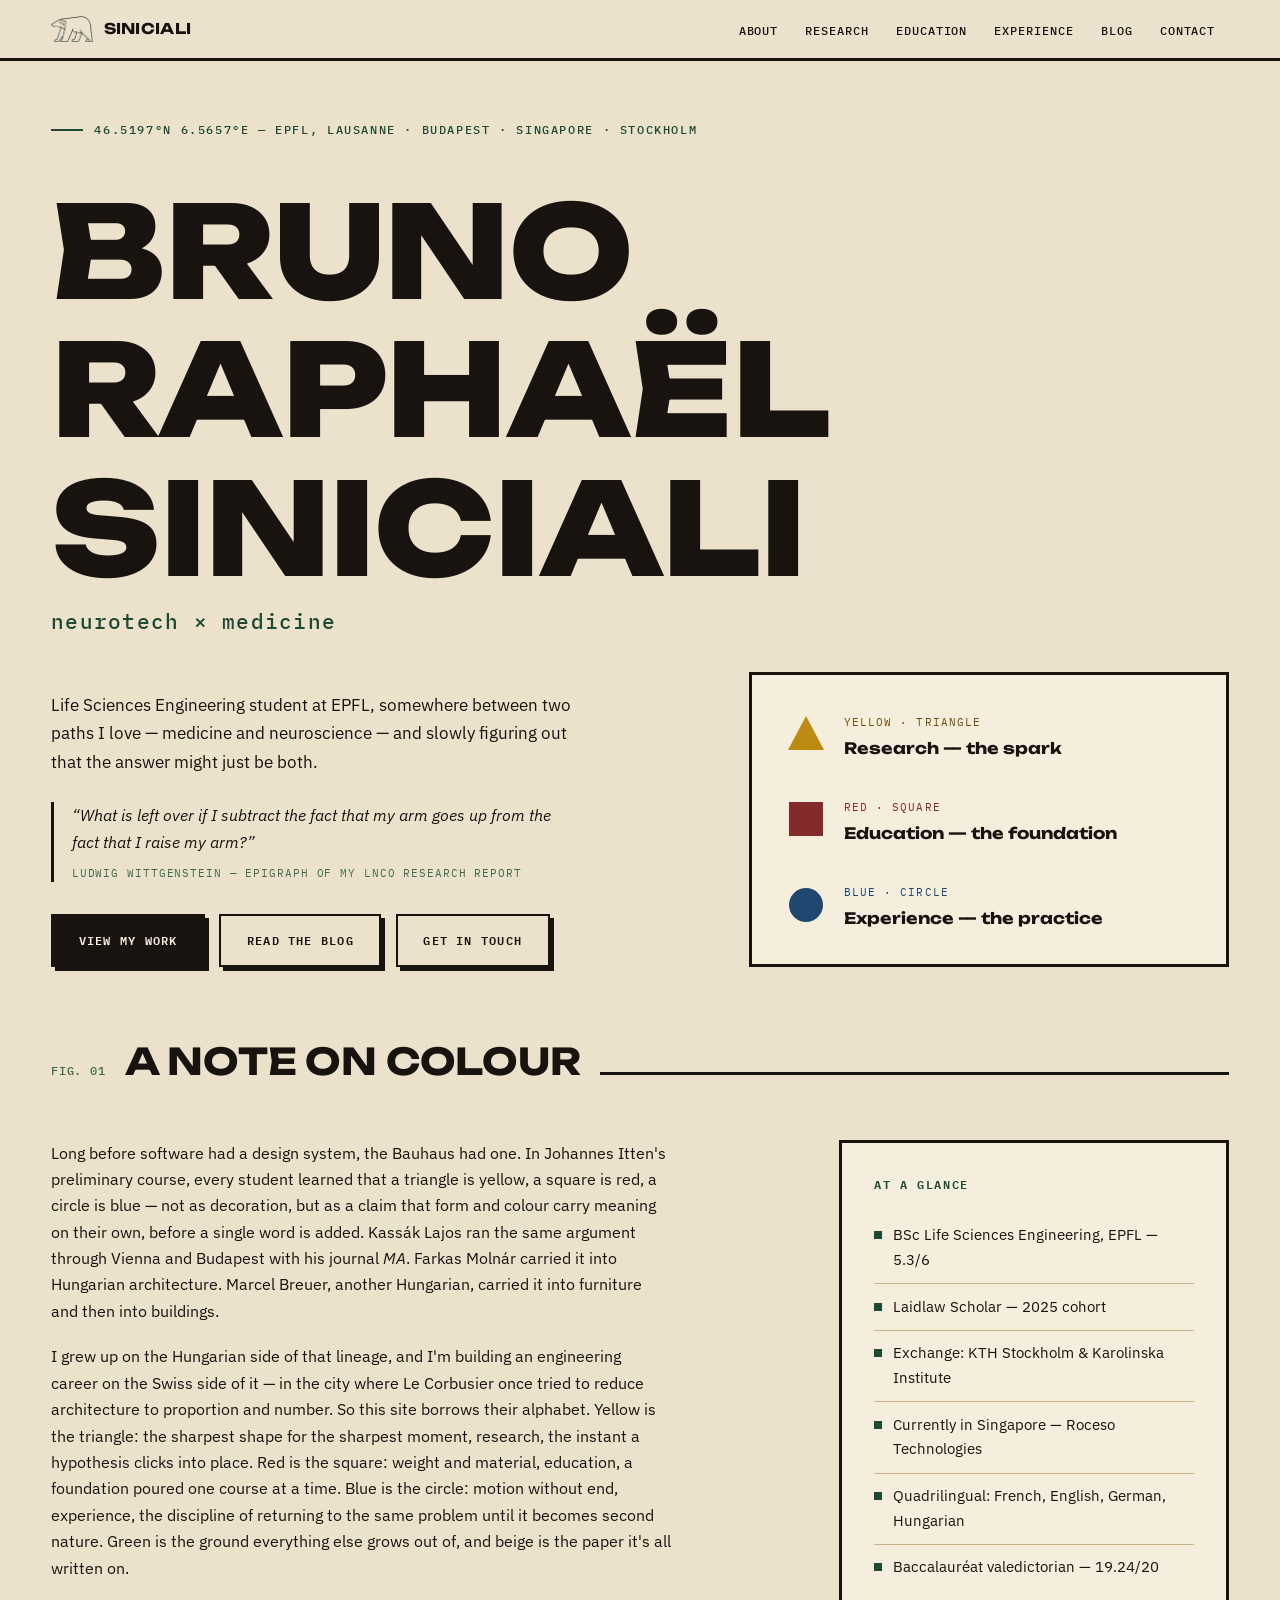
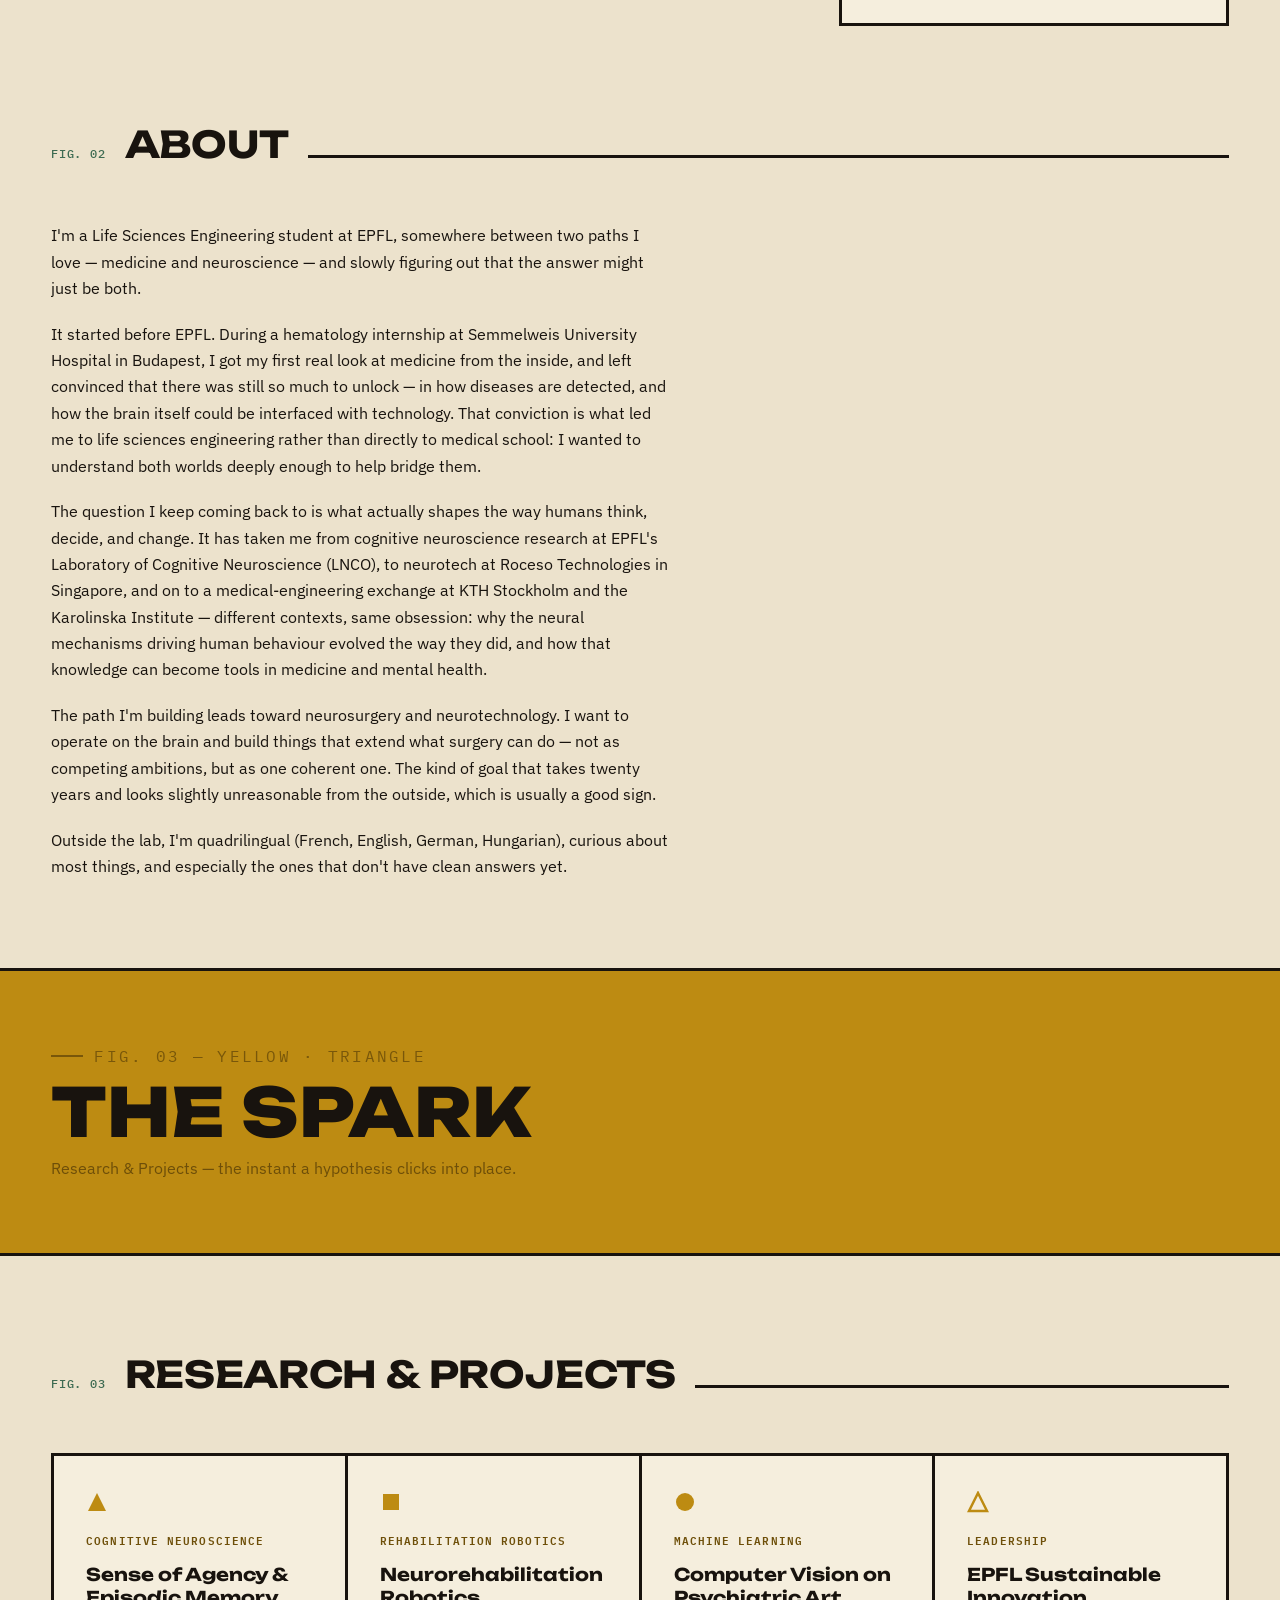
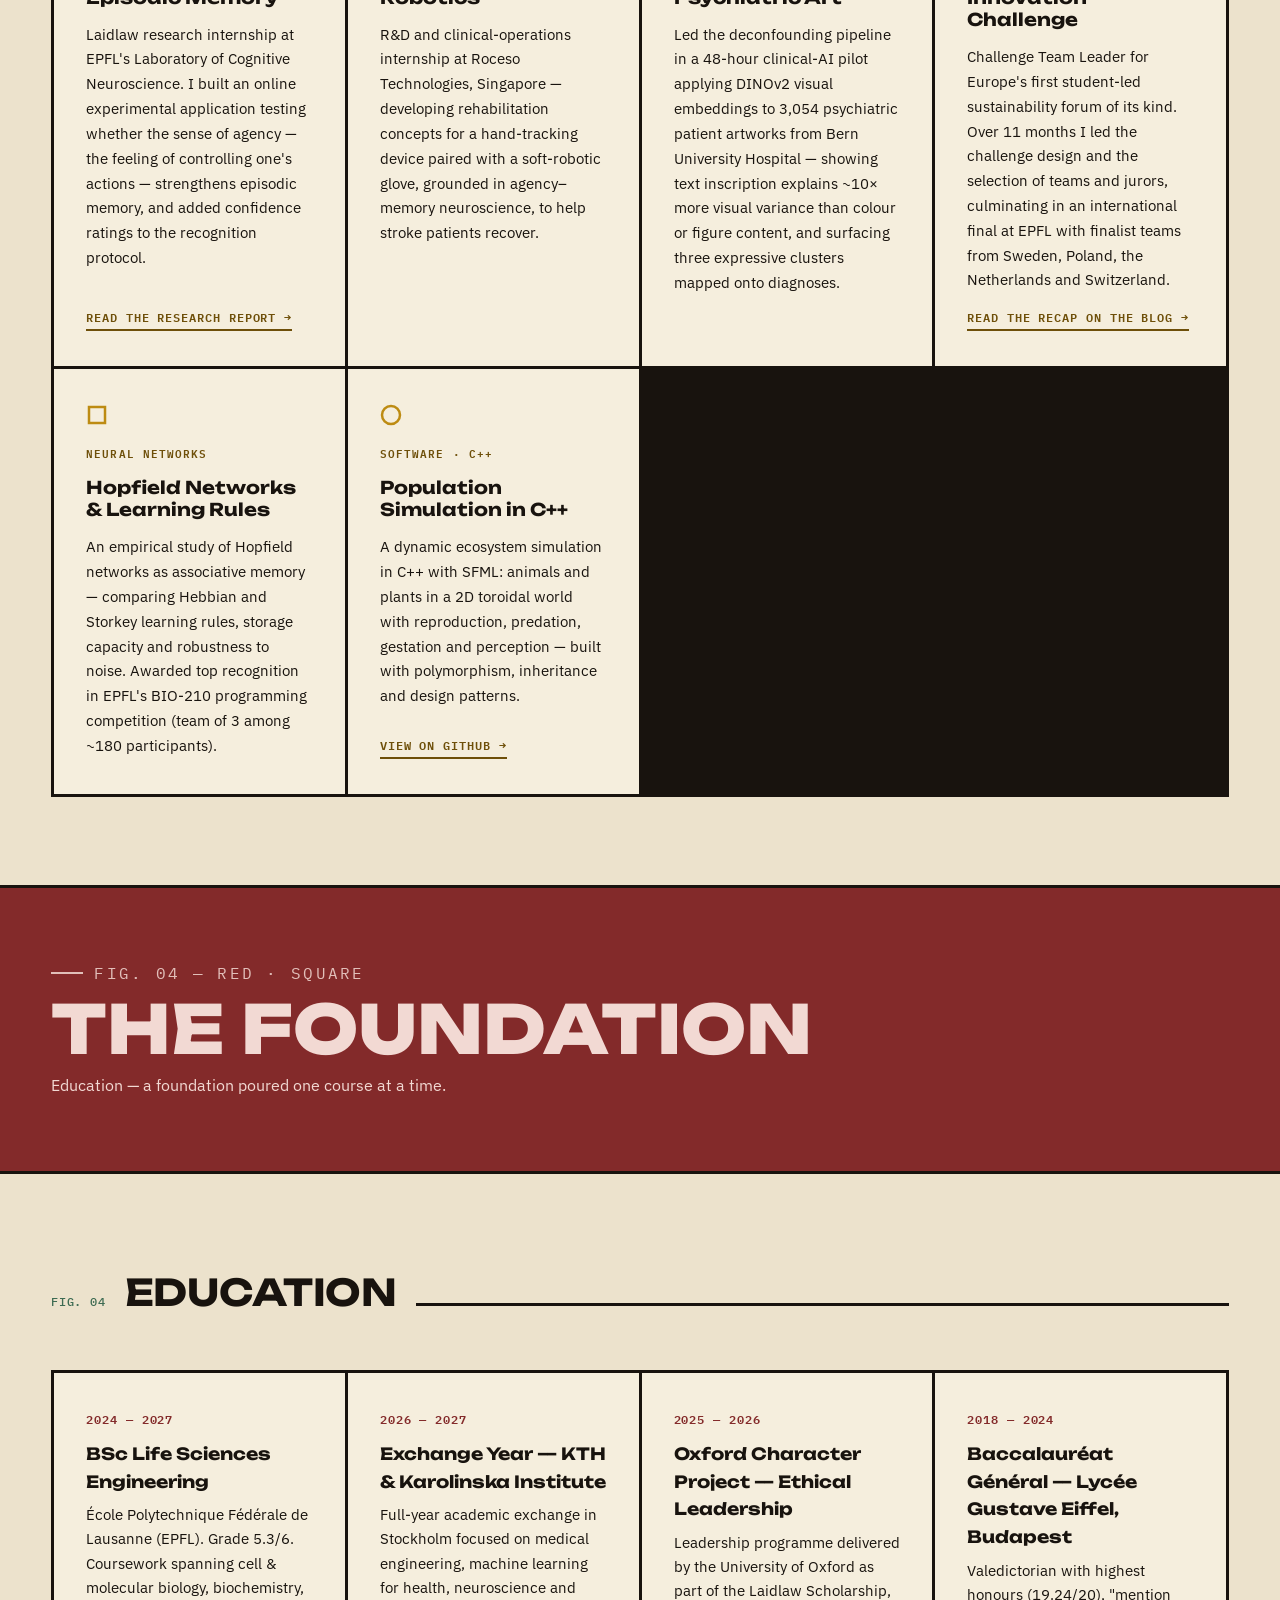
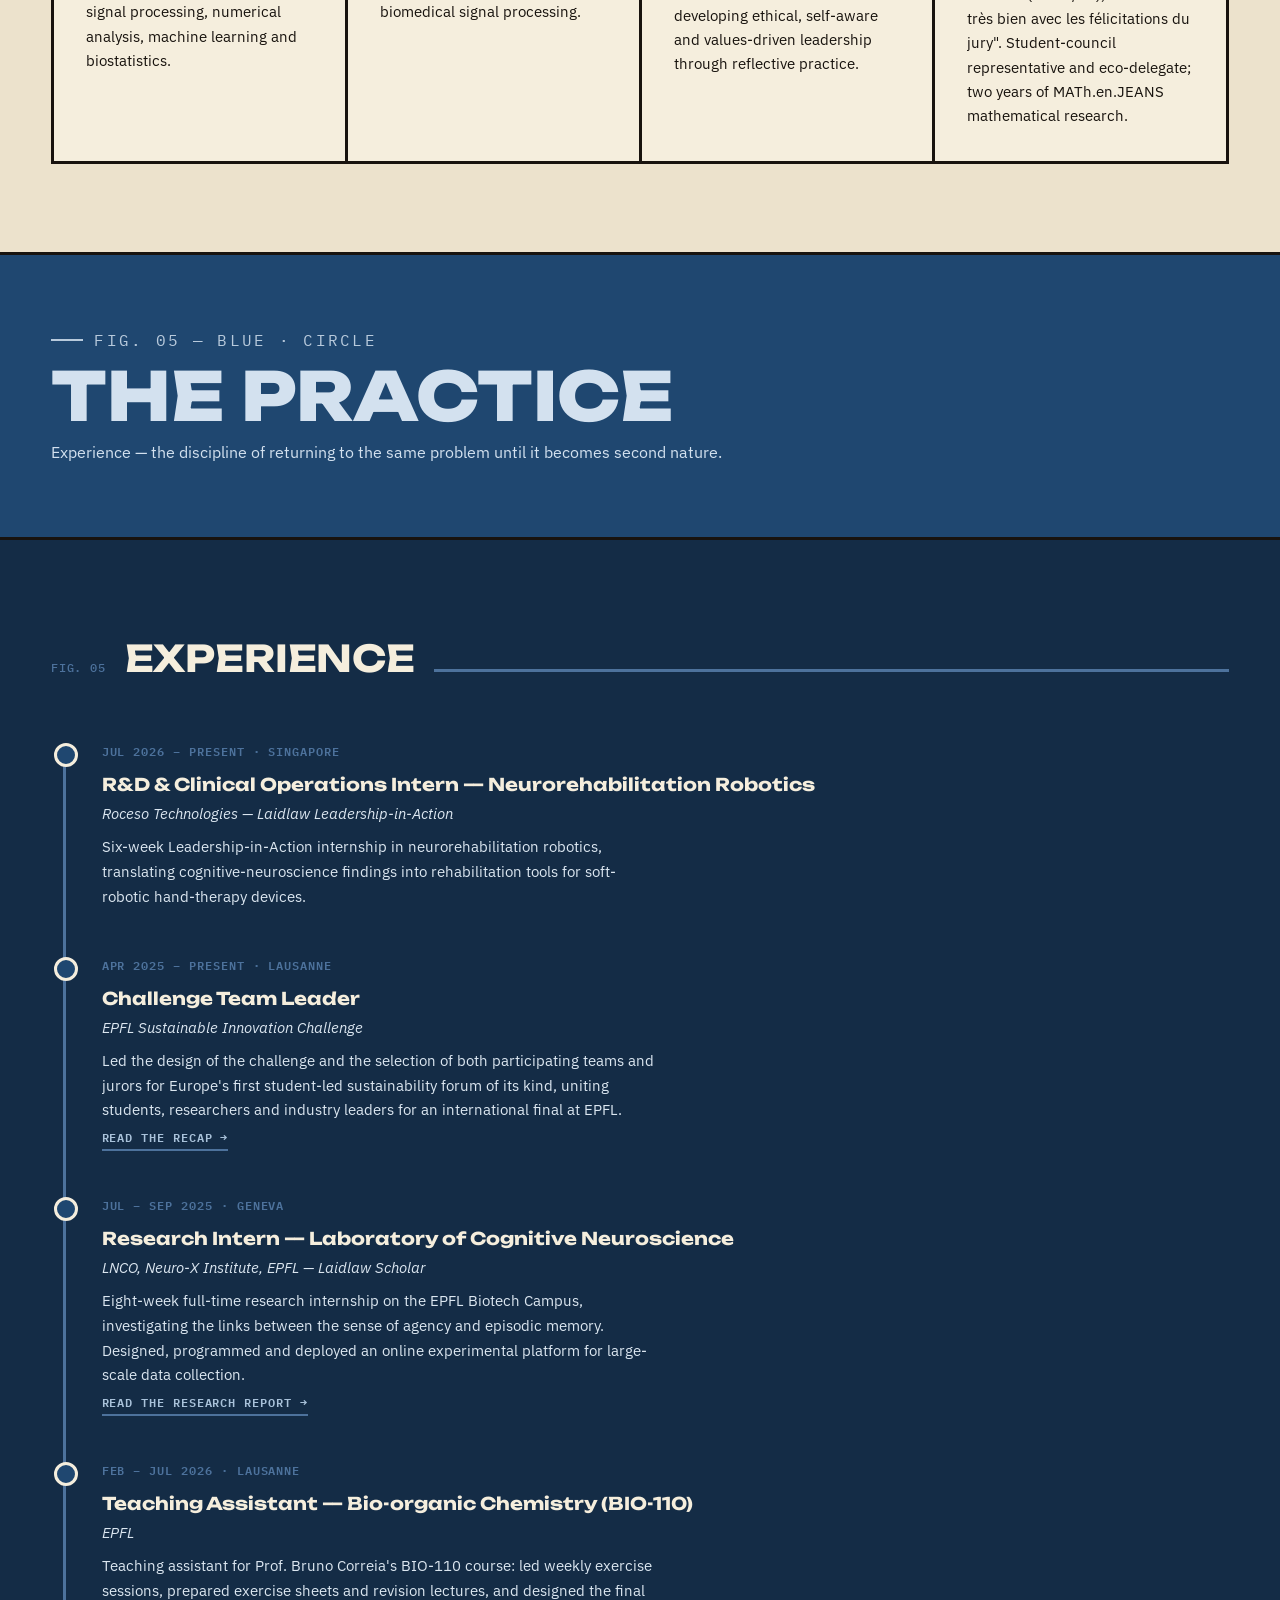
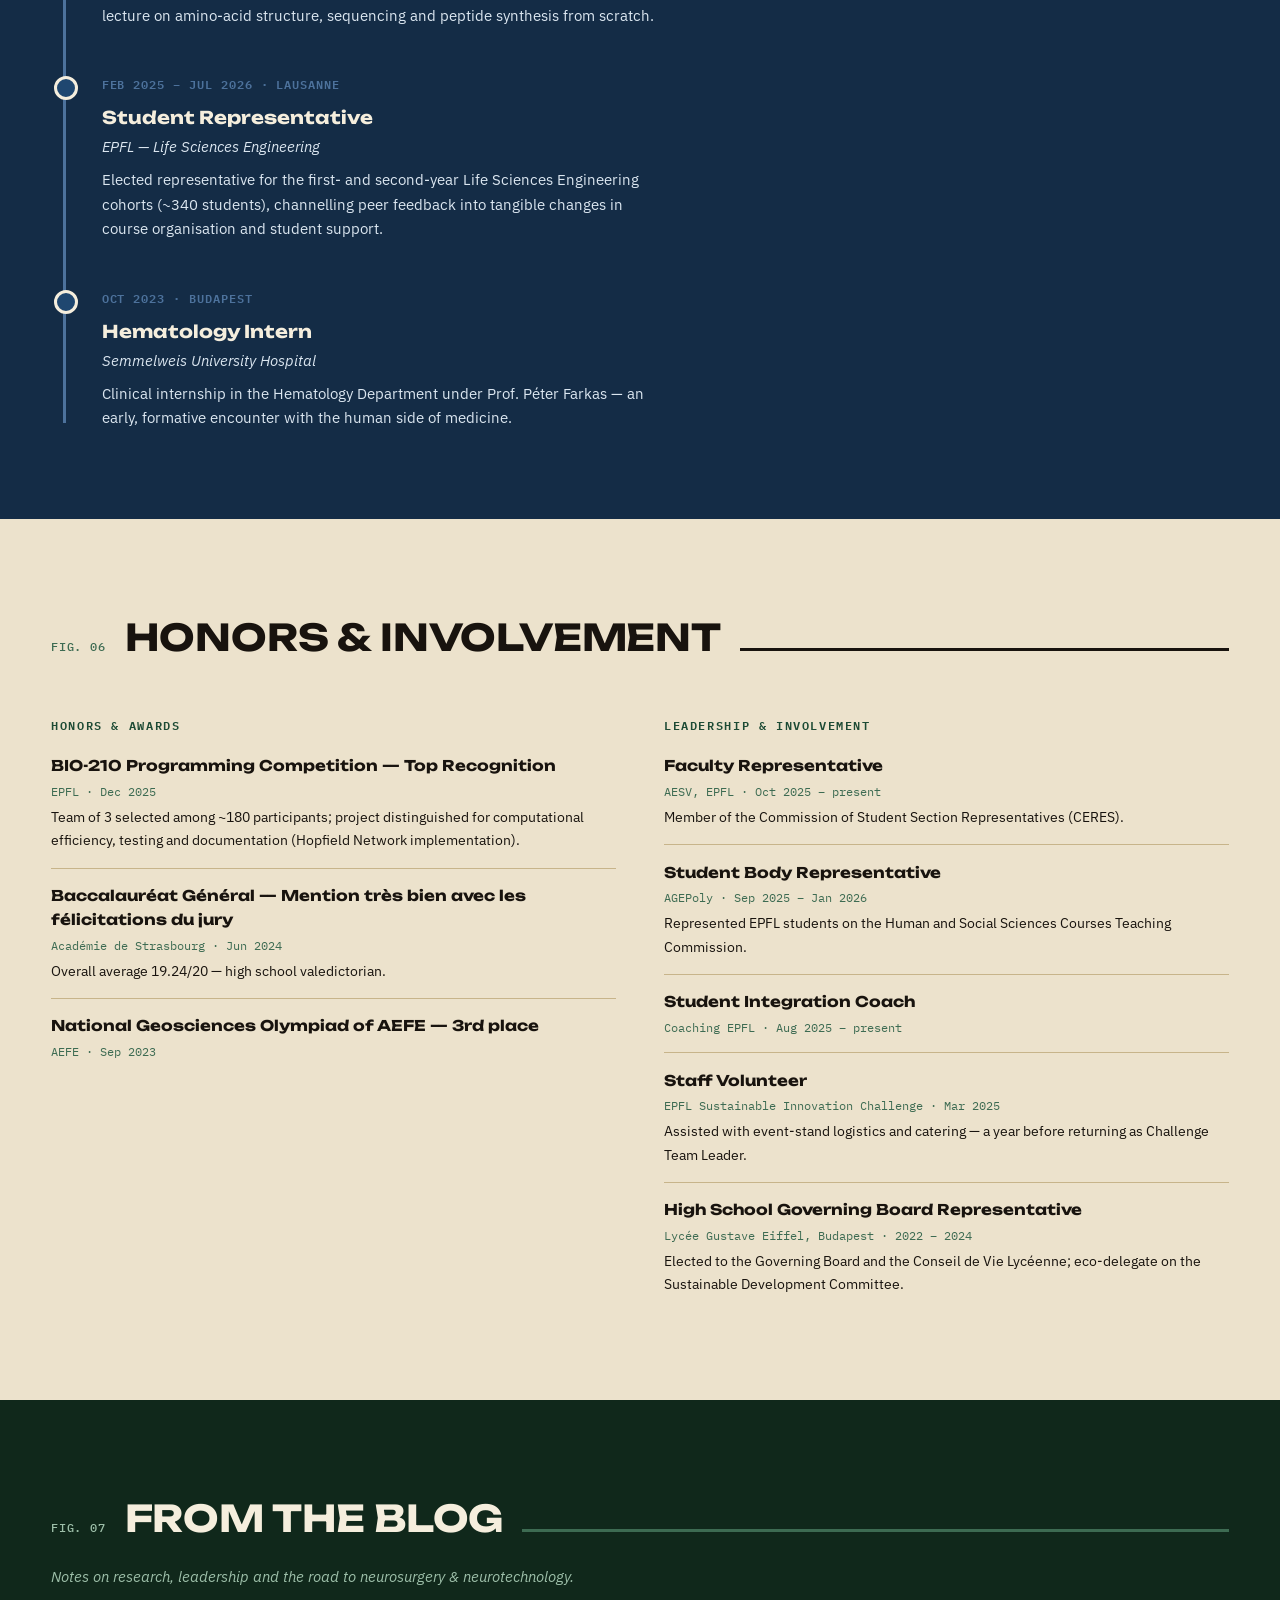
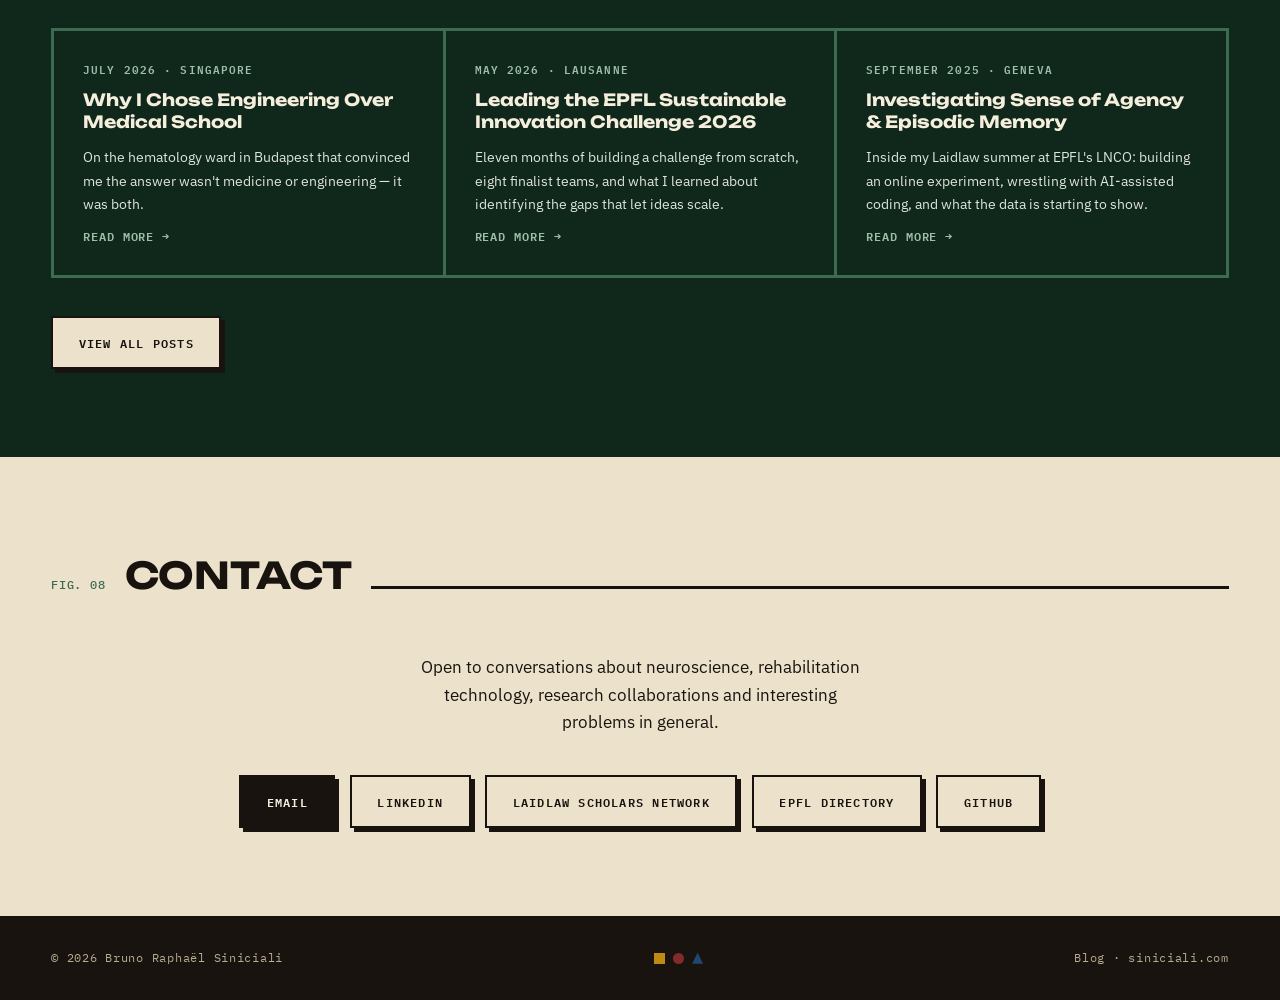
==== commit 044d6c3c: "design change" ====
--- a/index.html
+++ b/index.html
@@ -12,7 +12,7 @@
     <link rel="preconnect" href="https://fonts.googleapis.com" />
     <link rel="preconnect" href="https://fonts.gstatic.com" crossorigin />
     <link
-      href="https://fonts.googleapis.com/css2?family=Jost:wght@400;500;600;700&family=Work+Sans:ital,wght@0,300;0,400;0,500;1,400&display=swap"
+      href="https://fonts.googleapis.com/css2?family=IBM+Plex+Mono:wght@400;500;600&family=IBM+Plex+Sans:ital,wght@0,400;0,500;0,600;1,400&family=Unbounded:wght@600;700;800;900&display=swap"
       rel="stylesheet"
     />
     <link rel="stylesheet" href="assets/style.css" />
@@ -20,9 +20,9 @@
       .nav-toggle {
         display: none;
         background: none;
-        border: 2px solid var(--green);
-        color: var(--green-deep);
-        font-family: "Jost", sans-serif;
+        border: 2px solid var(--ink);
+        color: var(--ink);
+        font-family: "IBM Plex Mono", monospace;
         font-size: 0.9rem;
         padding: 0.4rem 0.7rem;
         cursor: pointer;
@@ -31,7 +31,7 @@
         .nav-toggle {
           display: block;
         }
-        nav ul {
+        .site-nav ul {
           display: none;
           position: absolute;
           top: 100%;
@@ -40,13 +40,13 @@
           flex-direction: column;
           gap: 0;
           background: var(--beige-light);
-          border-bottom: 2px solid var(--green);
+          border-bottom: 3px solid var(--ink);
           padding: 0.5rem 4vw 1rem;
         }
-        nav ul.open {
+        .site-nav ul.open {
           display: flex;
         }
-        nav ul a {
+        .site-nav ul a {
           display: block;
           padding: 0.85rem 0;
           border-bottom: 1px solid var(--line);
@@ -55,10 +55,10 @@
     </style>
   </head>
   <body>
-    <nav>
+    <nav class="site-nav">
       <a class="nav-mark" href="#top">
         <img class="nav-bear" src="assets/bear-logo.png" alt="" />
-        B·R·S</a
+        SINICIALI</a
       >
       <button
         class="nav-toggle"
@@ -72,125 +72,105 @@
       <ul id="navLinks">
         <li><a href="#about">About</a></li>
         <li><a href="#research">Research</a></li>
+        <li><a href="#education">Education</a></li>
         <li><a href="#experience">Experience</a></li>
-        <li><a href="#education">Education</a></li>
-        <li><a href="#skills">Skills</a></li>
         <li><a href="blog.html">Blog</a></li>
         <li><a href="#contact">Contact</a></li>
       </ul>
     </nav>
 
-    <header class="hero" id="top">
-      <div>
-        <p class="hero-eyebrow">EPFL · Laidlaw Scholar · Budapest → Lausanne → Singapore</p>
-        <h1>
-          Bruno Raphaël<br />Siniciali<br /><span class="thin"
-            >neurotech&nbsp;×&nbsp;medicine</span
-          >
-        </h1>
-        <p class="hero-sub">
-          Life Sciences Engineering student at EPFL, somewhere between two
-          paths I love — medicine and neuroscience — and slowly figuring out
-          that the answer might just be both.
-        </p>
-        <blockquote class="hero-quote">
-          “What is left over if I subtract the fact that my arm goes up from
-          the fact that I raise my arm?”
-          <cite>Ludwig Wittgenstein — epigraph of my LNCO research report</cite>
-        </blockquote>
-        <div class="hero-cta">
-          <a class="btn btn-solid" href="#research">View my work</a>
-          <a class="btn btn-line" href="blog.html">Read the blog</a>
-          <a class="btn btn-line" href="#contact">Get in touch</a>
-        </div>
-      </div>
-      <div class="hero-art" aria-hidden="true">
-        <!-- Personal logo: a polar bear with a brain, set in a Bauhaus frame -->
-        <svg
-          viewBox="0 0 480 480"
-          xmlns="http://www.w3.org/2000/svg"
-          role="img"
-          aria-label="Personal logo: a polar bear with a brain"
+    <header class="masthead" id="top">
+      <p class="eyebrow">
+        46.5197°N 6.5657°E — EPFL, LAUSANNE · BUDAPEST · SINGAPORE ·
+        STOCKHOLM
+      </p>
+      <h1 class="masthead-name">
+        Bruno Raphaël<br />Siniciali<span class="thin"
+          >neurotech&nbsp;×&nbsp;medicine</span
         >
-          <rect
-            x="40"
-            y="40"
-            width="400"
-            height="400"
-            fill="none"
-            stroke="#C9BFA6"
-            stroke-width="2"
-          />
-          <circle cx="150" cy="152" r="98" fill="#DDD3BC" />
-          <polygon points="412,412 336,412 412,336" fill="#3A6B54" />
-          <line
-            x1="40"
-            y1="402"
-            x2="440"
-            y2="402"
-            stroke="#1E4D3B"
-            stroke-width="3"
-          />
-          <image
-            href="assets/bear-logo.png"
-            x="66"
-            y="192"
-            width="342"
-            height="210"
-            preserveAspectRatio="xMidYMid meet"
-          />
-        </svg>
+      </h1>
+      <div class="masthead-grid">
+        <div>
+          <p class="masthead-sub">
+            Life Sciences Engineering student at EPFL, somewhere between two
+            paths I love — medicine and neuroscience — and slowly figuring
+            out that the answer might just be both.
+          </p>
+          <blockquote class="masthead-quote">
+            “What is left over if I subtract the fact that my arm goes up
+            from the fact that I raise my arm?”
+            <cite>Ludwig Wittgenstein — epigraph of my LNCO research report</cite>
+          </blockquote>
+          <div class="masthead-cta">
+            <a class="btn btn-solid" href="#research">View my work</a>
+            <a class="btn btn-line" href="blog.html">Read the blog</a>
+            <a class="btn btn-line" href="#contact">Get in touch</a>
+          </div>
+        </div>
+
+        <nav class="legend reveal" aria-label="Site colour key">
+          <a class="legend-item" data-c="yellow" href="#research">
+            <svg class="legend-shape" viewBox="0 0 44 44" aria-hidden="true">
+              <polygon points="22,4 40,38 4,38" fill="#bd8b12" />
+            </svg>
+            <span class="legend-text">
+              <span class="legend-label">Yellow · Triangle</span>
+              <h4>Research — the spark</h4>
+            </span>
+          </a>
+          <a class="legend-item" data-c="red" href="#education">
+            <svg class="legend-shape" viewBox="0 0 44 44" aria-hidden="true">
+              <rect x="5" y="5" width="34" height="34" fill="#832a2a" />
+            </svg>
+            <span class="legend-text">
+              <span class="legend-label">Red · Square</span>
+              <h4>Education — the foundation</h4>
+            </span>
+          </a>
+          <a class="legend-item" data-c="blue" href="#experience">
+            <svg class="legend-shape" viewBox="0 0 44 44" aria-hidden="true">
+              <circle cx="22" cy="22" r="17" fill="#1f4770" />
+            </svg>
+            <span class="legend-text">
+              <span class="legend-label">Blue · Circle</span>
+              <h4>Experience — the practice</h4>
+            </span>
+          </a>
+        </nav>
       </div>
     </header>
 
-    <section id="about">
+    <section id="manifesto" style="padding-top: 1rem">
       <div class="sec-head reveal">
-        <svg class="sec-shape" viewBox="0 0 22 22">
-          <circle cx="11" cy="11" r="11" fill="#1E4D3B" />
-        </svg>
-        <h2>About</h2>
+        <span class="sec-index">FIG. 01</span>
+        <h2>A Note on Colour</h2>
         <div class="sec-rule"></div>
       </div>
       <div class="about-grid">
         <div class="reveal">
           <p>
-            I'm a Life Sciences Engineering student at EPFL, somewhere between
-            two paths I love — medicine and neuroscience — and slowly figuring
-            out that the answer might just be both.
-          </p>
-          <p>
-            It started before EPFL. During a hematology internship at
-            Semmelweis University Hospital in Budapest, I got my first real
-            look at medicine from the inside, and left convinced that there
-            was still so much to unlock — in how diseases are detected, and
-            how the brain itself could be interfaced with technology. That
-            conviction is what led me to life sciences engineering rather than
-            directly to medical school: I wanted to understand both worlds
-            deeply enough to help bridge them.
-          </p>
-          <p>
-            The question I keep coming back to is what actually shapes the way
-            humans think, decide, and change. It has taken me from cognitive
-            neuroscience research at EPFL's Laboratory of Cognitive
-            Neuroscience (LNCO), to neurotech at Roceso Technologies in
-            Singapore, and on to a medical-engineering exchange at KTH
-            Stockholm and the Karolinska Institute — different contexts, same
-            obsession: why the neural mechanisms driving human behaviour
-            evolved the way they did, and how that knowledge can become tools
-            in medicine and mental health.
-          </p>
-          <p>
-            The path I'm building leads toward neurosurgery and
-            neurotechnology. I want to operate on the brain and build things
-            that extend what surgery can do — not as competing ambitions, but
-            as one coherent one. The kind of goal that takes twenty years and
-            looks slightly unreasonable from the outside, which is usually a
-            good sign.
-          </p>
-          <p>
-            Outside the lab, I'm quadrilingual (French, English, German,
-            Hungarian), curious about most things, and especially the ones
-            that don't have clean answers yet.
+            Long before software had a design system, the Bauhaus had one. In
+            Johannes Itten's preliminary course, every student learned that a
+            triangle is yellow, a square is red, a circle is blue — not as
+            decoration, but as a claim that form and colour carry meaning on
+            their own, before a single word is added. Kassák Lajos ran the
+            same argument through Vienna and Budapest with his journal
+            <em>MA</em>. Farkas Molnár carried it into Hungarian
+            architecture. Marcel Breuer, another Hungarian, carried it into
+            furniture and then into buildings.
+          </p>
+          <p>
+            I grew up on the Hungarian side of that lineage, and I'm building
+            an engineering career on the Swiss side of it — in the city
+            where Le Corbusier once tried to reduce architecture to
+            proportion and number. So this site borrows their alphabet.
+            Yellow is the triangle: the sharpest shape for the sharpest
+            moment, research, the instant a hypothesis clicks into place.
+            Red is the square: weight and material, education, a foundation
+            poured one course at a time. Blue is the circle: motion without
+            end, experience, the discipline of returning to the same problem
+            until it becomes second nature. Green is the ground everything
+            else grows out of, and beige is the paper it's all written on.
           </p>
         </div>
         <aside class="fact-card reveal">
@@ -207,18 +187,75 @@
       </div>
     </section>
 
+    <section id="about" style="padding-top: 0">
+      <div class="sec-head reveal">
+        <span class="sec-index">FIG. 02</span>
+        <h2>About</h2>
+        <div class="sec-rule"></div>
+      </div>
+      <div class="about-grid" style="grid-template-columns: 1fr">
+        <div class="reveal">
+          <p>
+            I'm a Life Sciences Engineering student at EPFL, somewhere between
+            two paths I love — medicine and neuroscience — and slowly figuring
+            out that the answer might just be both.
+          </p>
+          <p>
+            It started before EPFL. During a hematology internship at
+            Semmelweis University Hospital in Budapest, I got my first real
+            look at medicine from the inside, and left convinced that there
+            was still so much to unlock — in how diseases are detected, and
+            how the brain itself could be interfaced with technology. That
+            conviction is what led me to life sciences engineering rather than
+            directly to medical school: I wanted to understand both worlds
+            deeply enough to help bridge them.
+          </p>
+          <p>
+            The question I keep coming back to is what actually shapes the way
+            humans think, decide, and change. It has taken me from cognitive
+            neuroscience research at EPFL's Laboratory of Cognitive
+            Neuroscience (LNCO), to neurotech at Roceso Technologies in
+            Singapore, and on to a medical-engineering exchange at KTH
+            Stockholm and the Karolinska Institute — different contexts, same
+            obsession: why the neural mechanisms driving human behaviour
+            evolved the way they did, and how that knowledge can become tools
+            in medicine and mental health.
+          </p>
+          <p>
+            The path I'm building leads toward neurosurgery and
+            neurotechnology. I want to operate on the brain and build things
+            that extend what surgery can do — not as competing ambitions, but
+            as one coherent one. The kind of goal that takes twenty years and
+            looks slightly unreasonable from the outside, which is usually a
+            good sign.
+          </p>
+          <p>
+            Outside the lab, I'm quadrilingual (French, English, German,
+            Hungarian), curious about most things, and especially the ones
+            that don't have clean answers yet.
+          </p>
+        </div>
+      </div>
+    </section>
+
+    <div class="chapter chapter-yellow">
+      <p class="eyebrow">Fig. 03 — Yellow · Triangle</p>
+      <h3 class="reveal">The Spark</h3>
+      <p class="reveal">
+        Research & Projects — the instant a hypothesis clicks into place.
+      </p>
+    </div>
+
     <section id="research">
       <div class="sec-head reveal">
-        <svg class="sec-shape" viewBox="0 0 22 22">
-          <rect width="22" height="22" fill="#1E4D3B" />
-        </svg>
+        <span class="sec-index">FIG. 03</span>
         <h2>Research & Projects</h2>
         <div class="sec-rule"></div>
       </div>
       <div class="proj-grid reveal">
         <article class="proj">
-          <svg class="proj-shape" viewBox="0 0 26 26">
-            <circle cx="13" cy="13" r="13" fill="#1E4D3B" />
+          <svg class="proj-shape" viewBox="0 0 22 22">
+            <polygon points="11,2 20,20 2,20" fill="#bd8b12" />
           </svg>
           <span class="proj-tag">Cognitive Neuroscience</span>
           <h3>Sense of Agency & Episodic Memory</h3>
@@ -238,8 +275,8 @@
           >
         </article>
         <article class="proj">
-          <svg class="proj-shape" viewBox="0 0 26 26">
-            <rect width="26" height="26" fill="#3A6B54" />
+          <svg class="proj-shape" viewBox="0 0 22 22">
+            <rect x="3" y="3" width="16" height="16" fill="#bd8b12" />
           </svg>
           <span class="proj-tag">Rehabilitation Robotics</span>
           <h3>Neurorehabilitation Robotics</h3>
@@ -251,8 +288,8 @@
           </p>
         </article>
         <article class="proj">
-          <svg class="proj-shape" viewBox="0 0 26 26">
-            <polygon points="13,0 26,26 0,26" fill="#0F2E23" />
+          <svg class="proj-shape" viewBox="0 0 22 22">
+            <circle cx="11" cy="11" r="9" fill="#bd8b12" />
           </svg>
           <span class="proj-tag">Machine Learning</span>
           <h3>Computer Vision on Psychiatric Art</h3>
@@ -265,14 +302,12 @@
           </p>
         </article>
         <article class="proj">
-          <svg class="proj-shape" viewBox="0 0 26 26">
-            <circle
-              cx="13"
-              cy="13"
-              r="11"
+          <svg class="proj-shape" viewBox="0 0 22 22">
+            <polygon
+              points="11,2 20,20 2,20"
               fill="none"
-              stroke="#3A6B54"
-              stroke-width="3"
+              stroke="#bd8b12"
+              stroke-width="2.5"
             />
           </svg>
           <span class="proj-tag">Leadership</span>
@@ -289,15 +324,15 @@
           >
         </article>
         <article class="proj">
-          <svg class="proj-shape" viewBox="0 0 26 26">
+          <svg class="proj-shape" viewBox="0 0 22 22">
             <rect
               x="3"
               y="3"
-              width="20"
-              height="20"
+              width="16"
+              height="16"
               fill="none"
-              stroke="#1E4D3B"
-              stroke-width="3"
+              stroke="#bd8b12"
+              stroke-width="2.5"
             />
           </svg>
           <span class="proj-tag">Neural Networks</span>
@@ -310,12 +345,14 @@
           </p>
         </article>
         <article class="proj">
-          <svg class="proj-shape" viewBox="0 0 26 26">
-            <polygon
-              points="0,26 13,0 26,26"
+          <svg class="proj-shape" viewBox="0 0 22 22">
+            <circle
+              cx="11"
+              cy="11"
+              r="9"
               fill="none"
-              stroke="#0F2E23"
-              stroke-width="3"
+              stroke="#bd8b12"
+              stroke-width="2.5"
             />
           </svg>
           <span class="proj-tag">Software · C++</span>
@@ -337,11 +374,72 @@
       </div>
     </section>
 
+    <div class="chapter chapter-red">
+      <p class="eyebrow">Fig. 04 — Red · Square</p>
+      <h3 class="reveal">The Foundation</h3>
+      <p class="reveal">Education — a foundation poured one course at a time.</p>
+    </div>
+
+    <section id="education">
+      <div class="sec-head reveal">
+        <span class="sec-index">FIG. 04</span>
+        <h2>Education</h2>
+        <div class="sec-rule"></div>
+      </div>
+      <div class="edu-grid">
+        <div class="edu reveal">
+          <span class="t-date">2024 — 2027</span>
+          <h3>BSc Life Sciences Engineering</h3>
+          <p>
+            École Polytechnique Fédérale de Lausanne (EPFL). Grade 5.3/6.
+            Coursework spanning cell & molecular biology, biochemistry, signal
+            processing, numerical analysis, machine learning and
+            biostatistics.
+          </p>
+        </div>
+        <div class="edu reveal">
+          <span class="t-date">2026 — 2027</span>
+          <h3>Exchange Year — KTH & Karolinska Institute</h3>
+          <p>
+            Full-year academic exchange in Stockholm focused on medical
+            engineering, machine learning for health, neuroscience and
+            biomedical signal processing.
+          </p>
+        </div>
+        <div class="edu reveal">
+          <span class="t-date">2025 — 2026</span>
+          <h3>Oxford Character Project — Ethical Leadership</h3>
+          <p>
+            Leadership programme delivered by the University of Oxford as part
+            of the Laidlaw Scholarship, developing ethical, self-aware and
+            values-driven leadership through reflective practice.
+          </p>
+        </div>
+        <div class="edu reveal">
+          <span class="t-date">2018 — 2024</span>
+          <h3>Baccalauréat Général — Lycée Gustave Eiffel, Budapest</h3>
+          <p>
+            Valedictorian with highest honours (19.24/20), "mention très bien
+            avec les félicitations du jury". Student-council representative
+            and eco-delegate; two years of MATh.en.JEANS mathematical
+            research.
+          </p>
+        </div>
+      </div>
+    </section>
+
+    <div class="chapter chapter-blue">
+      <p class="eyebrow">Fig. 05 — Blue · Circle</p>
+      <h3 class="reveal">The Practice</h3>
+      <p class="reveal">
+        Experience — the discipline of returning to the same problem until
+        it becomes second nature.
+      </p>
+    </div>
+
     <section id="experience">
       <div class="sec-head reveal">
-        <svg class="sec-shape" viewBox="0 0 22 22">
-          <polygon points="11,0 22,22 0,22" fill="#3A6B54" />
-        </svg>
+        <span class="sec-index">FIG. 05</span>
         <h2>Experience</h2>
         <div class="sec-rule"></div>
       </div>
@@ -427,178 +525,9 @@
       </div>
     </section>
 
-    <section id="education">
-      <div class="sec-head reveal">
-        <svg class="sec-shape" viewBox="0 0 22 22">
-          <rect
-            x="2"
-            y="2"
-            width="18"
-            height="18"
-            fill="none"
-            stroke="#1E4D3B"
-            stroke-width="3"
-          />
-        </svg>
-        <h2>Education</h2>
-        <div class="sec-rule"></div>
-      </div>
-      <div class="edu-grid">
-        <div class="edu reveal">
-          <span class="t-date">2024 — 2027</span>
-          <h3>BSc Life Sciences Engineering</h3>
-          <p>
-            École Polytechnique Fédérale de Lausanne (EPFL). Grade 5.3/6.
-            Coursework spanning cell & molecular biology, biochemistry, signal
-            processing, numerical analysis, machine learning and
-            biostatistics.
-          </p>
-        </div>
-        <div class="edu reveal">
-          <span class="t-date">2026 — 2027</span>
-          <h3>Exchange Year — KTH & Karolinska Institute</h3>
-          <p>
-            Full-year academic exchange in Stockholm focused on medical
-            engineering, machine learning for health, neuroscience and
-            biomedical signal processing.
-          </p>
-        </div>
-        <div class="edu reveal">
-          <span class="t-date">2025 — 2026</span>
-          <h3>Oxford Character Project — Ethical Leadership</h3>
-          <p>
-            Leadership programme delivered by the University of Oxford as part
-            of the Laidlaw Scholarship, developing ethical, self-aware and
-            values-driven leadership through reflective practice.
-          </p>
-        </div>
-        <div class="edu reveal">
-          <span class="t-date">2018 — 2024</span>
-          <h3>Baccalauréat Général — Lycée Gustave Eiffel, Budapest</h3>
-          <p>
-            Valedictorian with highest honours (19.24/20), "mention très bien
-            avec les félicitations du jury". Student-council representative
-            and eco-delegate; two years of MATh.en.JEANS mathematical
-            research.
-          </p>
-        </div>
-      </div>
-    </section>
-
-    <section id="skills">
-      <div class="sec-head reveal">
-        <svg class="sec-shape" viewBox="0 0 22 22">
-          <polygon points="11,0 22,22 0,22" fill="#1E4D3B" />
-        </svg>
-        <h2>Skills & Languages</h2>
-        <div class="sec-rule"></div>
-      </div>
-      <div class="skills-layout">
-        <div class="reveal">
-          <div class="skill-block">
-            <h3>Research & Technical</h3>
-            <div class="pill-row">
-              <span class="pill">Python</span>
-              <span class="pill">JavaScript</span>
-              <span class="pill">TypeScript</span>
-              <span class="pill">C++</span>
-              <span class="pill">Neural Networks</span>
-              <span class="pill">UMAP</span>
-              <span class="pill">PCA</span>
-              <span class="pill">Object-Oriented Programming</span>
-              <span class="pill">Biostatistics</span>
-              <span class="pill">Experimental Design</span>
-            </div>
-          </div>
-          <div class="skill-block">
-            <h3>Leadership & Communication</h3>
-            <div class="pill-row">
-              <span class="pill">Leadership</span>
-              <span class="pill">Ethical Leadership</span>
-              <span class="pill">Event Planning</span>
-              <span class="pill">Communication</span>
-              <span class="pill">Emotional Intelligence</span>
-              <span class="pill">Teaching & Tutoring</span>
-              <span class="pill">Project Management</span>
-            </div>
-          </div>
-          <div class="skill-block">
-            <h3>Certifications</h3>
-            <div class="cert-grid">
-              <div class="cert">
-                <span class="cert-org">Meta · Coursera</span>
-                <h4>Programming with JavaScript</h4>
-                <p>Issued Aug 2025 — JavaScript, Object-Oriented Programming</p>
-              </div>
-              <div class="cert">
-                <span class="cert-org">Cambridge Assessment</span>
-                <h4>C1 Advanced — English</h4>
-                <p>Issued Oct 2022</p>
-              </div>
-              <div class="cert">
-                <span class="cert-org">Goethe-Institut Budapest</span>
-                <h4>Goethe-Zertifikat C1 — German</h4>
-                <p>Issued May 2024</p>
-              </div>
-            </div>
-          </div>
-        </div>
-        <div class="reveal">
-          <div class="skill-block">
-            <h3>Languages</h3>
-            <div class="lang-grid">
-              <div class="lang-item">
-                <span class="lang-name">French</span>
-                <span class="lang-bar"><span style="width: 100%"></span></span>
-                <span class="lang-level">Native / bilingual</span>
-              </div>
-              <div class="lang-item">
-                <span class="lang-name">English</span>
-                <span class="lang-bar"><span style="width: 100%"></span></span>
-                <span class="lang-level">Native / bilingual</span>
-              </div>
-              <div class="lang-item">
-                <span class="lang-name">Hungarian</span>
-                <span class="lang-bar"><span style="width: 100%"></span></span>
-                <span class="lang-level">Native / bilingual</span>
-              </div>
-              <div class="lang-item">
-                <span class="lang-name">German</span>
-                <span class="lang-bar"><span style="width: 85%"></span></span>
-                <span class="lang-level">Full professional</span>
-              </div>
-              <div class="lang-item">
-                <span class="lang-name">Italian</span>
-                <span class="lang-bar"><span style="width: 45%"></span></span>
-                <span class="lang-level">Limited working</span>
-              </div>
-              <div class="lang-item">
-                <span class="lang-name">Swedish</span>
-                <span class="lang-bar"><span style="width: 25%"></span></span>
-                <span class="lang-level">Elementary</span>
-              </div>
-            </div>
-            <p style="margin-top: 0.9rem; font-size: 0.82rem; font-weight: 300; color: var(--green-soft)">
-              Currently building up Swedish ahead of my KTH exchange —
-              Duolingo score 14 as of June 2026.
-            </p>
-          </div>
-        </div>
-      </div>
-    </section>
-
     <section id="honors">
       <div class="sec-head reveal">
-        <svg class="sec-shape" viewBox="0 0 22 22">
-          <circle
-            cx="11"
-            cy="11"
-            r="9"
-            fill="none"
-            stroke="#1E4D3B"
-            stroke-width="3"
-          />
-        </svg>
+        <span class="sec-index">FIG. 06</span>
         <h2>Honors & Involvement</h2>
         <div class="sec-rule"></div>
       </div>
@@ -686,9 +615,7 @@
 
     <section id="blog-teaser">
       <div class="sec-head reveal">
-        <svg class="sec-shape" viewBox="0 0 22 22">
-          <rect width="22" height="22" fill="#DDD3BC" />
-        </svg>
+        <span class="sec-index" style="color: #9dbfa9">FIG. 07</span>
         <h2>From the Blog</h2>
         <div class="sec-rule"></div>
       </div>
@@ -727,25 +654,14 @@
           <span class="blog-more">Read more →</span>
         </a>
       </div>
-      <div class="hero-cta reveal" style="margin-top: 2.4rem">
-        <a class="btn btn-line" href="blog.html" style="border-color: var(--green-soft); color: var(--beige-light)"
-          >View all posts</a
-        >
+      <div class="masthead-cta reveal" style="margin-top: 2.4rem">
+        <a class="btn btn-line" href="blog.html">View all posts</a>
       </div>
     </section>
 
     <section id="contact">
       <div class="sec-head reveal">
-        <svg class="sec-shape" viewBox="0 0 22 22">
-          <circle
-            cx="11"
-            cy="11"
-            r="9"
-            fill="none"
-            stroke="#1E4D3B"
-            stroke-width="3"
-          />
-        </svg>
+        <span class="sec-index">FIG. 08</span>
         <h2>Contact</h2>
         <div class="sec-rule"></div>
       </div>
--- a/assets/style.css
+++ b/assets/style.css
@@ -1,12 +1,33 @@
+/* ============================================================
+   Design system
+   Colour and form borrowed from the Bauhaus Vorkurs — Itten and
+   Kandinsky's mapping of shape to colour — and from the constructivist
+   clarity of Kassák Lajos, Farkas Molnár and Marcel Breuer.
+   Yellow triangle = Research (the spark). Red square = Education
+   (the foundation). Blue circle = Experience (the practice).
+   Green is the ground everything grows from; beige is the paper
+   it's written on.
+   ============================================================ */
 :root {
-  --beige: #eae3d2;
-  --beige-light: #f2ede0;
-  --beige-deep: #ddd3bc;
-  --green: #1e4d3b;
-  --green-deep: #0f2e23;
-  --green-soft: #3a6b54;
-  --ink: #1c1b17;
-  --line: #c9bfa6;
+  --ink: #18130e;
+  --beige: #ece2cc;
+  --beige-light: #f5eedd;
+  --beige-deep: #dccca6;
+  --camel: #96723f;
+  --green: #1c4a34;
+  --green-deep: #10281b;
+  --green-soft: #3d6b52;
+  --red: #832a2a;
+  --red-deep: #501717;
+  --red-soft: #a8514f;
+  --blue: #1f4770;
+  --blue-deep: #142c46;
+  --blue-soft: #4d729c;
+  --yellow: #bd8b12;
+  --yellow-deep: #6e4f09;
+  --yellow-soft: #d9ab3c;
+  --line: #c7b48a;
+  --grid: 1.4rem;
 }
 * {
   margin: 0;
@@ -19,7 +40,7 @@
 body {
   background: var(--beige);
   color: var(--ink);
-  font-family: "Work Sans", sans-serif;
+  font-family: "IBM Plex Sans", sans-serif;
   font-weight: 400;
   line-height: 1.65;
   -webkit-font-smoothing: antialiased;
@@ -28,14 +49,22 @@
 h2,
 h3,
 .display {
-  font-family: "Jost", sans-serif;
+  font-family: "Unbounded", sans-serif;
+}
+.mono,
+.eyebrow,
+.label {
+  font-family: "IBM Plex Mono", monospace;
 }
 a {
   color: inherit;
 }
+strong {
+  font-weight: 600;
+}
 
 /* ---------- NAV ---------- */
-nav {
+.site-nav {
   position: fixed;
   top: 0;
   left: 0;
@@ -44,194 +73,244 @@
   display: flex;
   justify-content: space-between;
   align-items: center;
-  padding: 1.1rem 4vw;
-  background: color-mix(in srgb, var(--beige) 88%, transparent);
+  padding: 1rem 4vw;
+  background: color-mix(in srgb, var(--beige) 90%, transparent);
   backdrop-filter: blur(8px);
-  border-bottom: 2px solid var(--green);
+  border-bottom: 3px solid var(--ink);
 }
 .nav-mark {
   display: flex;
   align-items: center;
-  gap: 0.6rem;
-  font-family: "Jost", sans-serif;
+  gap: 0.65rem;
+  font-family: "Unbounded", sans-serif;
   font-weight: 700;
-  letter-spacing: 0.14em;
-  text-transform: uppercase;
-  font-size: 0.85rem;
-  color: var(--green-deep);
+  letter-spacing: 0.02em;
+  font-size: 0.92rem;
+  color: var(--ink);
   text-decoration: none;
 }
 .nav-bear {
-  width: 46px;
+  width: 42px;
   height: auto;
   display: block;
 }
-nav ul {
-  display: flex;
-  gap: 1.7rem;
+.site-nav ul {
+  display: flex;
+  gap: 0;
   list-style: none;
   flex-wrap: wrap;
   justify-content: flex-end;
 }
-nav ul a {
-  font-family: "Jost", sans-serif;
-  font-size: 0.78rem;
+.site-nav ul a {
+  font-family: "IBM Plex Mono", monospace;
+  font-size: 0.72rem;
   font-weight: 500;
-  letter-spacing: 0.1em;
+  letter-spacing: 0.08em;
   text-transform: uppercase;
   color: var(--ink);
   text-decoration: none;
-  padding-bottom: 0.2rem;
-  border-bottom: 2px solid transparent;
-  transition: border-color 0.2s;
+  padding: 0.4rem 0.85rem;
+  border-bottom: 3px solid transparent;
+  transition: border-color 0.15s;
   white-space: nowrap;
 }
-nav ul a:hover,
-nav ul a:focus-visible {
+.site-nav ul a:hover,
+.site-nav ul a:focus-visible {
   border-color: var(--green);
 }
-nav ul a.current {
-  border-color: var(--green);
-  color: var(--green-deep);
+.site-nav ul a.current {
+  border-color: var(--ink);
+}
+.site-nav ul a[href*="research"] {
+  --nav-accent: var(--yellow);
+}
+.site-nav ul a[href*="education"] {
+  --nav-accent: var(--red);
+}
+.site-nav ul a[href*="experience"] {
+  --nav-accent: var(--blue);
+}
+.site-nav ul a[href*="research"]:hover,
+.site-nav ul a[href*="education"]:hover,
+.site-nav ul a[href*="experience"]:hover {
+  border-color: var(--nav-accent);
 }
 @media (max-width: 880px) {
-  nav ul {
+  .site-nav ul {
     display: none;
   }
 }
 
-/* ---------- HERO ---------- */
-header.hero {
-  min-height: 100vh;
+/* ---------- MASTHEAD ---------- */
+.masthead {
+  padding: 7.5rem 4vw 3rem;
+  display: grid;
+  gap: 2.4rem;
+}
+.eyebrow {
+  font-size: 0.72rem;
+  font-weight: 500;
+  letter-spacing: 0.14em;
+  text-transform: uppercase;
+  color: var(--green);
+  display: flex;
+  align-items: center;
+  gap: 0.7rem;
+}
+.eyebrow::before {
+  content: "";
+  width: 2rem;
+  height: 2px;
+  background: var(--green);
+  flex: none;
+}
+.masthead-name {
+  font-size: clamp(2.6rem, 10vw, 8.4rem);
+  font-weight: 800;
+  line-height: 1.08;
+  letter-spacing: -0.01em;
+  text-transform: uppercase;
+  color: var(--ink);
+  text-wrap: balance;
+  margin-top: 0.3rem;
+}
+.masthead-name .thin {
+  display: block;
+  font-family: "IBM Plex Mono", monospace;
+  font-weight: 500;
+  font-size: clamp(0.95rem, 2.2vw, 1.3rem);
+  letter-spacing: 0.06em;
+  text-transform: none;
+  color: var(--green);
+  margin-top: 0.9rem;
+}
+.masthead-grid {
   display: grid;
   grid-template-columns: 1.15fr 0.85fr;
-  align-items: center;
   gap: 3rem;
-  padding: 7rem 4vw 4rem;
-  position: relative;
-  overflow: hidden;
-}
-.hero-eyebrow {
-  font-family: "Jost", sans-serif;
-  font-weight: 600;
-  font-size: 0.8rem;
-  letter-spacing: 0.28em;
-  text-transform: uppercase;
-  color: var(--green);
-  display: flex;
-  align-items: center;
-  gap: 0.8rem;
-  margin-bottom: 1.4rem;
-}
-.hero-eyebrow::before {
-  content: "";
-  width: 2.4rem;
-  height: 3px;
-  background: var(--green);
-}
-h1 {
-  font-size: clamp(2.3rem, 5.6vw, 4.4rem);
-  font-weight: 600;
-  line-height: 1.08;
-  letter-spacing: -0.015em;
-  color: var(--green-deep);
-  text-wrap: balance;
-}
-h1 .thin {
+  align-items: end;
+}
+.masthead-sub {
+  max-width: 34rem;
+  font-size: 1.08rem;
   font-weight: 400;
-  color: var(--ink);
-}
-.hero-sub {
+}
+.masthead-quote {
   margin-top: 1.6rem;
-  max-width: 36rem;
-  font-size: 1.08rem;
-  font-weight: 300;
-}
-.hero-quote {
-  margin-top: 1.8rem;
-  max-width: 34rem;
-  padding-left: 1.2rem;
-  border-left: 3px solid var(--green);
-  font-family: "Jost", sans-serif;
+  padding-left: 1.1rem;
+  border-left: 3px solid var(--ink);
   font-style: italic;
-  font-weight: 400;
   font-size: 1.02rem;
-  color: var(--green-deep);
-  line-height: 1.5;
-}
-.hero-quote cite {
+  max-width: 32rem;
+  color: var(--ink);
+}
+.masthead-quote cite {
   display: block;
   margin-top: 0.5rem;
-  font-family: "Work Sans", sans-serif;
+  font-family: "IBM Plex Mono", monospace;
   font-style: normal;
-  font-size: 0.78rem;
-  font-weight: 500;
+  font-size: 0.7rem;
+  letter-spacing: 0.08em;
+  text-transform: uppercase;
+  color: var(--green-soft);
+}
+.masthead-cta {
+  margin-top: 2rem;
+  display: flex;
+  gap: 0.9rem;
+  flex-wrap: wrap;
+}
+.btn {
+  font-family: "IBM Plex Mono", monospace;
+  font-weight: 600;
+  font-size: 0.76rem;
   letter-spacing: 0.1em;
   text-transform: uppercase;
-  color: var(--green-soft);
-}
-.hero-cta {
-  margin-top: 2.2rem;
-  display: flex;
+  text-decoration: none;
+  padding: 0.9rem 1.6rem;
+  border: 2px solid var(--ink);
+  display: inline-block;
+  cursor: pointer;
+  transition:
+    transform 0.12s,
+    background 0.15s,
+    color 0.15s,
+    box-shadow 0.12s;
+  box-shadow: 4px 4px 0 var(--ink);
+}
+.btn-solid {
+  background: var(--ink);
+  color: var(--beige-light);
+}
+.btn-solid:hover {
+  transform: translate(-2px, -2px);
+  box-shadow: 6px 6px 0 var(--ink);
+}
+.btn-line {
+  background: var(--beige);
+  color: var(--ink);
+}
+.btn-line:hover {
+  transform: translate(-2px, -2px);
+  box-shadow: 6px 6px 0 var(--ink);
+}
+@media (prefers-reduced-motion: reduce) {
+  .btn:hover {
+    transform: none;
+  }
+}
+
+/* Poster panel: the shape legend */
+.legend {
+  border: 3px solid var(--ink);
+  background: var(--beige-light);
+  padding: 1.6rem;
+  display: grid;
+  gap: 1.1rem;
+}
+.legend-item {
+  display: grid;
+  grid-template-columns: 44px 1fr;
   gap: 1rem;
-  flex-wrap: wrap;
-}
-.btn {
-  font-family: "Jost", sans-serif;
-  font-weight: 600;
-  font-size: 0.82rem;
-  letter-spacing: 0.14em;
-  text-transform: uppercase;
+  align-items: center;
   text-decoration: none;
-  padding: 0.95rem 1.8rem;
-  transition:
-    transform 0.15s,
-    background 0.2s,
-    color 0.2s;
-  display: inline-block;
-  border: 2px solid var(--green);
-  cursor: pointer;
-}
-.btn-solid {
-  background: var(--green);
-  color: var(--beige-light);
-}
-.btn-solid:hover {
-  background: var(--green-deep);
-  border-color: var(--green-deep);
-  transform: translateY(-2px);
-}
-.btn-line {
-  border: 2px solid var(--green);
-  color: var(--green-deep);
-  background: transparent;
-}
-.btn-line:hover {
-  background: var(--green);
-  color: var(--beige-light);
-  transform: translateY(-2px);
-}
-
-/* Bauhaus hero composition */
-.hero-art {
-  position: relative;
-  aspect-ratio: 1;
-  max-width: 460px;
-  width: 100%;
-  justify-self: center;
-}
-.hero-art svg {
-  width: 100%;
-  height: 100%;
-  display: block;
+  color: inherit;
+  padding: 0.4rem;
+  transition: background 0.15s;
+}
+.legend-item:hover,
+.legend-item:focus-visible {
+  background: var(--beige);
+}
+.legend-shape {
+  width: 44px;
+  height: 44px;
+  flex: none;
+}
+.legend-text .legend-label {
+  font-family: "IBM Plex Mono", monospace;
+  font-size: 0.68rem;
+  letter-spacing: 0.1em;
+  text-transform: uppercase;
+}
+.legend-text h4 {
+  font-family: "Unbounded", sans-serif;
+  font-size: 0.98rem;
+  font-weight: 700;
+  margin-top: 0.15rem;
+}
+.legend-item[data-c="yellow"] .legend-label {
+  color: var(--yellow-deep);
+}
+.legend-item[data-c="red"] .legend-label {
+  color: var(--red);
+}
+.legend-item[data-c="blue"] .legend-label {
+  color: var(--blue);
 }
 @media (max-width: 880px) {
-  header.hero {
+  .masthead-grid {
     grid-template-columns: 1fr;
-    padding-top: 6.5rem;
-  }
-  .hero-art {
-    max-width: 300px;
   }
 }
 
@@ -243,44 +322,88 @@
 .sec-head {
   display: flex;
   align-items: baseline;
-  gap: 1.4rem;
+  gap: 1.2rem;
   margin-bottom: 3rem;
   flex-wrap: wrap;
 }
-.sec-kicker {
-  font-family: "Jost", sans-serif;
+.sec-index {
+  font-family: "IBM Plex Mono", monospace;
   font-size: 0.78rem;
-  font-weight: 600;
-  letter-spacing: 0.14em;
-  text-transform: uppercase;
+  font-weight: 500;
   color: var(--green-soft);
-  max-width: 60ch;
-  margin: -1.6rem 0 1.6rem;
-}
-.sec-shape {
-  width: 22px;
-  height: 22px;
-  flex: none;
-  align-self: center;
+  letter-spacing: 0.06em;
 }
 h2 {
-  font-size: clamp(1.6rem, 3vw, 2.4rem);
-  font-weight: 600;
-  letter-spacing: -0.01em;
-  color: var(--green-deep);
+  font-size: clamp(1.5rem, 3vw, 2.3rem);
+  font-weight: 700;
+  letter-spacing: -0.005em;
+  color: var(--ink);
   text-transform: uppercase;
 }
 .sec-rule {
   flex: 1;
-  height: 2px;
-  background: var(--line);
-  min-width: 60px;
+  height: 3px;
+  background: var(--ink);
+  min-width: 40px;
+}
+.sec-kicker {
+  font-size: 0.95rem;
+  color: var(--green-soft);
+  max-width: 62ch;
+  margin: -2rem 0 2.4rem;
+  font-style: italic;
+}
+
+/* ---------- CHAPTER DIVIDERS ---------- */
+.chapter {
+  padding: 4.5rem 4vw;
+  display: grid;
+  gap: 0.6rem;
+  border-top: 3px solid var(--ink);
+  border-bottom: 3px solid var(--ink);
+}
+.chapter-yellow {
+  background: var(--yellow);
+  color: var(--yellow-deep);
+}
+.chapter-red {
+  background: var(--red);
+  color: #f2d9d3;
+}
+.chapter-blue {
+  background: var(--blue);
+  color: #d3e1ef;
+}
+.chapter .eyebrow {
+  color: inherit;
+  opacity: 0.85;
+}
+.chapter .eyebrow::before {
+  background: currentColor;
+}
+.chapter h3 {
+  font-family: "Unbounded", sans-serif;
+  font-size: clamp(2rem, 6vw, 4.2rem);
+  font-weight: 800;
+  text-transform: uppercase;
+  line-height: 0.98;
+  color: inherit;
+}
+.chapter-yellow h3 {
+  color: var(--ink);
+}
+.chapter p {
+  max-width: 46rem;
+  font-size: 1.02rem;
+  font-weight: 400;
+}
+.chapter-yellow p {
+  color: var(--yellow-deep);
 }
 
 /* ---------- ABOUT ---------- */
 #about {
-  background: var(--beige-light);
-  border-top: 2px solid var(--green);
+  background: var(--beige);
 }
 .about-grid {
   display: grid;
@@ -290,20 +413,21 @@
 }
 .about-grid p {
   margin-bottom: 1.2rem;
-  max-width: 60ch;
+  max-width: 62ch;
 }
 .about-grid p:last-child {
   margin-bottom: 0;
 }
 .fact-card {
-  background: var(--beige);
-  border: 2px solid var(--green);
+  background: var(--beige-light);
+  border: 3px solid var(--ink);
   padding: 2rem;
 }
 .fact-card h3 {
-  font-size: 0.85rem;
-  font-weight: 700;
-  letter-spacing: 0.2em;
+  font-family: "IBM Plex Mono", monospace;
+  font-size: 0.72rem;
+  font-weight: 600;
+  letter-spacing: 0.14em;
   text-transform: uppercase;
   color: var(--green);
   margin-bottom: 1.2rem;
@@ -314,7 +438,7 @@
 .fact-card li {
   padding: 0.65rem 0;
   border-bottom: 1px solid var(--line);
-  font-size: 0.95rem;
+  font-size: 0.94rem;
   display: flex;
   gap: 0.7rem;
   align-items: baseline;
@@ -330,17 +454,6 @@
   flex: none;
   transform: translateY(-1px);
 }
-.fact-card li:nth-child(3n + 2)::before {
-  border-radius: 50%;
-}
-.fact-card li:nth-child(3n)::before {
-  background: transparent;
-  width: 0;
-  height: 0;
-  border-left: 5px solid transparent;
-  border-right: 5px solid transparent;
-  border-bottom: 9px solid var(--green);
-}
 @media (max-width: 880px) {
   .about-grid {
     grid-template-columns: 1fr;
@@ -348,93 +461,123 @@
   }
 }
 
-/* ---------- RESEARCH / PROJECTS ---------- */
+/* ---------- RESEARCH / PROJECTS (yellow chapter) ---------- */
+#research {
+  background: var(--beige);
+}
 .proj-grid {
   display: grid;
   grid-template-columns: repeat(auto-fit, minmax(290px, 1fr));
-  gap: 2px;
-  background: var(--line);
-  border: 2px solid var(--green);
+  gap: 3px;
+  background: var(--ink);
+  border: 3px solid var(--ink);
 }
 .proj {
-  background: var(--beige);
+  background: var(--beige-light);
   padding: 2.2rem 2rem;
   display: flex;
   flex-direction: column;
   gap: 0.9rem;
-  transition: background 0.25s;
+  transition: background 0.2s;
 }
 .proj:hover {
-  background: var(--beige-light);
+  background: var(--beige);
 }
 .proj-tag {
-  font-family: "Jost", sans-serif;
-  font-size: 0.72rem;
+  font-family: "IBM Plex Mono", monospace;
+  font-size: 0.68rem;
+  font-weight: 600;
+  letter-spacing: 0.1em;
+  text-transform: uppercase;
+  color: var(--yellow-deep);
+}
+.proj h3 {
+  font-family: "Unbounded", sans-serif;
+  font-size: 1.1rem;
   font-weight: 700;
-  letter-spacing: 0.2em;
-  text-transform: uppercase;
-  color: var(--green);
-}
-.proj h3 {
-  font-size: 1.25rem;
-  font-weight: 600;
-  color: var(--green-deep);
-  line-height: 1.25;
+  color: var(--ink);
+  line-height: 1.28;
+  text-transform: none;
 }
 .proj p {
-  font-size: 0.95rem;
-  font-weight: 300;
+  font-size: 0.94rem;
 }
 .proj-shape {
-  width: 26px;
-  height: 26px;
-  margin-bottom: 0.3rem;
+  width: 22px;
+  height: 22px;
+  margin-bottom: 0.2rem;
 }
 .proj-link {
   margin-top: auto;
-  font-family: "Jost", sans-serif;
-  font-size: 0.76rem;
-  font-weight: 600;
-  letter-spacing: 0.1em;
-  text-transform: uppercase;
-  color: var(--green);
+  font-family: "IBM Plex Mono", monospace;
+  font-size: 0.72rem;
+  font-weight: 600;
+  letter-spacing: 0.08em;
+  text-transform: uppercase;
+  color: var(--yellow-deep);
   text-decoration: none;
-  border-bottom: 2px solid var(--green);
+  border-bottom: 2px solid var(--yellow-deep);
   padding-bottom: 2px;
   align-self: flex-start;
-  transition: color 0.2s;
+  transition: opacity 0.15s;
 }
 .proj-link:hover,
 .proj-link:focus-visible {
-  color: var(--green-deep);
-}
-#experience .proj-link {
-  color: #9dbfa9;
-  border-bottom-color: var(--green-soft);
-  margin-top: 0.6rem;
-}
-#experience .proj-link:hover,
-#experience .proj-link:focus-visible {
+  opacity: 0.7;
+}
+
+/* ---------- EDUCATION (red chapter) ---------- */
+#education {
+  background: var(--beige);
+}
+.edu-grid {
+  display: grid;
+  grid-template-columns: repeat(auto-fit, minmax(270px, 1fr));
+  gap: 3px;
+  background: var(--ink);
+  border: 3px solid var(--ink);
+}
+.edu {
+  padding: 2rem;
+  background: var(--beige-light);
+}
+.edu .t-date {
+  font-family: "IBM Plex Mono", monospace;
+  font-size: 0.72rem;
+  font-weight: 600;
+  letter-spacing: 0.08em;
+  color: var(--red);
+}
+.edu h3 {
+  font-family: "Unbounded", sans-serif;
+  font-size: 1.05rem;
+  font-weight: 700;
+  color: var(--ink);
+  margin: 0.5rem 0 0.5rem;
+  text-transform: none;
+}
+.edu p {
+  font-size: 0.92rem;
+}
+
+/* ---------- EXPERIENCE TIMELINE (blue chapter) ---------- */
+#experience {
+  background: var(--blue-deep);
   color: var(--beige-light);
-}
-
-/* ---------- EXPERIENCE TIMELINE ---------- */
-#experience {
-  background: var(--green-deep);
-  color: var(--beige);
 }
 #experience h2 {
   color: var(--beige-light);
 }
 #experience .sec-rule {
-  background: var(--green-soft);
-}
+  background: var(--blue-soft);
+}
+#experience .sec-index,
 #experience .sec-kicker {
-  color: #9dbfa9;
+  color: var(--blue-soft);
 }
 .timeline {
   position: relative;
-  margin-left: 10px;
+  margin-left: 12px;
 }
 .timeline::before {
   content: "";
@@ -443,7 +586,7 @@
   top: 8px;
   bottom: 8px;
   width: 3px;
-  background: var(--green-soft);
+  background: var(--blue-soft);
 }
 .t-item {
   position: relative;
@@ -455,191 +598,53 @@
 .t-item::before {
   content: "";
   position: absolute;
-  left: -8.5px;
+  left: -9px;
   top: 6px;
-  width: 20px;
-  height: 20px;
-  background: var(--beige);
-  border: 3px solid var(--green-soft);
+  width: 18px;
+  height: 18px;
   border-radius: 50%;
-}
-.t-item:nth-child(even)::before {
-  border-radius: 0;
-  transform: rotate(45deg) scale(0.86);
+  background: var(--blue);
+  border: 3px solid var(--beige-light);
 }
 .t-date {
-  font-family: "Jost", sans-serif;
-  font-size: 0.78rem;
-  font-weight: 600;
-  letter-spacing: 0.18em;
-  text-transform: uppercase;
-  color: #9dbfa9;
+  font-family: "IBM Plex Mono", monospace;
+  font-size: 0.74rem;
+  font-weight: 600;
+  letter-spacing: 0.08em;
+  text-transform: uppercase;
+  color: var(--blue-soft);
 }
 .t-item h3 {
-  font-size: 1.25rem;
-  font-weight: 600;
-  margin: 0.3rem 0 0.15rem;
+  font-family: "Unbounded", sans-serif;
+  font-size: 1.1rem;
+  font-weight: 700;
+  margin: 0.4rem 0 0.2rem;
   color: var(--beige-light);
+  text-transform: none;
 }
 .t-org {
-  font-size: 0.92rem;
+  font-size: 0.9rem;
   font-style: italic;
-  color: #c9d8cb;
+  color: #a9c2da;
   margin-bottom: 0.5rem;
 }
 .t-item p {
-  font-size: 0.95rem;
-  font-weight: 300;
+  font-size: 0.94rem;
   max-width: 62ch;
-  color: #e4e0d2;
-}
-
-/* ---------- EDUCATION ---------- */
-.edu-grid {
-  display: grid;
-  grid-template-columns: repeat(auto-fit, minmax(270px, 1fr));
-  gap: 1.6rem;
-}
-.edu {
-  border: 2px solid var(--green);
-  padding: 2rem;
-  background: var(--beige-light);
-  position: relative;
-}
-.edu::after {
-  content: "";
-  position: absolute;
-  top: -2px;
-  right: -2px;
-  width: 34px;
-  height: 34px;
-  background: var(--green);
-  clip-path: polygon(100% 0, 0 0, 100% 100%);
-}
-.edu .t-date {
-  color: var(--green);
-}
-.edu h3 {
-  font-size: 1.2rem;
-  font-weight: 600;
-  color: var(--green-deep);
-  margin: 0.35rem 0 0.2rem;
-}
-.edu p {
-  font-size: 0.93rem;
-  font-weight: 300;
-}
-
-/* ---------- SKILLS ---------- */
-#skills {
-  background: var(--beige-light);
-  border-top: 2px solid var(--green);
-}
-.skills-layout {
-  display: grid;
-  grid-template-columns: 1fr 1fr;
-  gap: 3rem;
-}
-@media (max-width: 880px) {
-  .skills-layout {
-    grid-template-columns: 1fr;
-    gap: 2.5rem;
-  }
-}
-.skill-block {
-  margin-bottom: 2.2rem;
-}
-.skill-block:last-child {
-  margin-bottom: 0;
-}
-.skill-block h3 {
-  font-size: 0.82rem;
-  font-weight: 700;
-  letter-spacing: 0.18em;
-  text-transform: uppercase;
-  color: var(--green);
-  margin-bottom: 1rem;
-}
-.pill-row {
-  display: flex;
-  flex-wrap: wrap;
-  gap: 0.55rem;
-}
-.pill {
-  font-family: "Jost", sans-serif;
-  font-size: 0.78rem;
-  font-weight: 500;
-  letter-spacing: 0.02em;
-  padding: 0.45rem 0.9rem;
-  border: 1.5px solid var(--green);
-  color: var(--green-deep);
-  background: var(--beige);
-}
-.lang-grid {
-  display: grid;
-  gap: 0.9rem;
-}
-.lang-item {
-  display: grid;
-  grid-template-columns: 7.5rem 1fr auto;
-  align-items: center;
-  gap: 0.9rem;
-}
-.lang-name {
-  font-family: "Jost", sans-serif;
-  font-size: 0.9rem;
-  font-weight: 600;
-  color: var(--green-deep);
-}
-.lang-bar {
-  height: 8px;
-  background: var(--beige-deep);
-  border: 1px solid var(--green);
-  position: relative;
-}
-.lang-bar span {
-  display: block;
-  height: 100%;
-  background: var(--green);
-}
-.lang-level {
-  font-size: 0.78rem;
-  font-weight: 300;
-  color: var(--ink);
-  white-space: nowrap;
-}
-.cert-grid {
-  display: grid;
-  grid-template-columns: repeat(auto-fit, minmax(230px, 1fr));
-  gap: 1.2rem;
-  margin-top: 1rem;
-}
-.cert {
-  border: 2px solid var(--green);
-  background: var(--beige);
-  padding: 1.4rem 1.5rem;
-}
-.cert .cert-org {
-  font-family: "Jost", sans-serif;
-  font-size: 0.72rem;
-  font-weight: 700;
-  letter-spacing: 0.16em;
-  text-transform: uppercase;
-  color: var(--green);
-}
-.cert h4 {
-  font-family: "Jost", sans-serif;
-  font-size: 1.02rem;
-  font-weight: 600;
-  color: var(--green-deep);
-  margin: 0.35rem 0 0.25rem;
-}
-.cert p {
-  font-size: 0.85rem;
-  font-weight: 300;
-}
-
-/* ---------- HONORS / ACTIVITIES ---------- */
+  color: #dbe6f0;
+}
+#experience .proj-link {
+  color: #a9c2da;
+  border-bottom-color: var(--blue-soft);
+  margin-top: 0.6rem;
+}
+#experience .proj-link:hover,
+#experience .proj-link:focus-visible {
+  color: var(--beige-light);
+  opacity: 1;
+}
+
+/* ---------- HONORS ---------- */
 #honors {
   background: var(--beige);
 }
@@ -655,9 +660,10 @@
   }
 }
 .honors-layout h3 {
-  font-size: 0.82rem;
-  font-weight: 700;
-  letter-spacing: 0.18em;
+  font-family: "IBM Plex Mono", monospace;
+  font-size: 0.72rem;
+  font-weight: 600;
+  letter-spacing: 0.14em;
   text-transform: uppercase;
   color: var(--green);
   margin-bottom: 1.2rem;
@@ -676,20 +682,19 @@
   border-bottom: none;
 }
 .line-list .li-title {
-  font-family: "Jost", sans-serif;
-  font-weight: 600;
-  font-size: 0.98rem;
-  color: var(--green-deep);
+  font-family: "Unbounded", sans-serif;
+  font-weight: 700;
+  font-size: 0.92rem;
+  color: var(--ink);
 }
 .line-list .li-meta {
-  font-size: 0.82rem;
+  font-family: "IBM Plex Mono", monospace;
+  font-size: 0.74rem;
   color: var(--green-soft);
-  font-style: italic;
-  margin-top: 0.15rem;
+  margin-top: 0.2rem;
 }
 .line-list .li-desc {
   font-size: 0.88rem;
-  font-weight: 300;
   margin-top: 0.3rem;
 }
 
@@ -710,68 +715,71 @@
 .blog-grid {
   display: grid;
   grid-template-columns: repeat(auto-fit, minmax(280px, 1fr));
-  gap: 1.6rem;
+  gap: 3px;
+  background: var(--green-soft);
+  border: 3px solid var(--green-soft);
 }
 .blog-card {
-  border: 2px solid var(--green-soft);
+  border: none;
+  background: var(--green-deep);
   padding: 1.8rem;
   display: flex;
   flex-direction: column;
   gap: 0.7rem;
   text-decoration: none;
   color: inherit;
-  transition:
-    background 0.2s,
-    border-color 0.2s;
+  transition: background 0.15s;
 }
 .blog-card:hover,
 .blog-card:focus-visible {
-  background: rgba(255, 255, 255, 0.04);
-  border-color: #9dbfa9;
+  background: #16351f;
 }
 .blog-date {
-  font-family: "Jost", sans-serif;
-  font-size: 0.74rem;
-  font-weight: 600;
-  letter-spacing: 0.16em;
+  font-family: "IBM Plex Mono", monospace;
+  font-size: 0.7rem;
+  font-weight: 600;
+  letter-spacing: 0.1em;
   text-transform: uppercase;
   color: #9dbfa9;
 }
 .blog-card h3 {
-  font-size: 1.15rem;
-  font-weight: 600;
+  font-family: "Unbounded", sans-serif;
+  font-size: 1.05rem;
+  font-weight: 700;
   color: var(--beige-light);
-  line-height: 1.3;
+  line-height: 1.32;
+  text-transform: none;
 }
 .blog-card p {
-  font-size: 0.92rem;
-  font-weight: 300;
-  color: #e4e0d2;
+  font-size: 0.9rem;
+  color: #dfe5da;
 }
 .blog-more {
-  font-family: "Jost", sans-serif;
-  font-size: 0.76rem;
-  font-weight: 600;
-  letter-spacing: 0.1em;
+  font-family: "IBM Plex Mono", monospace;
+  font-size: 0.72rem;
+  font-weight: 600;
+  letter-spacing: 0.08em;
   text-transform: uppercase;
   color: #9dbfa9;
   margin-top: auto;
 }
-/* light variant used on the standalone blog listing page */
+.blog-grid.light {
+  background: var(--ink);
+  border-color: var(--ink);
+}
 .blog-grid.light .blog-card {
-  border-color: var(--green);
   background: var(--beige-light);
+  color: var(--ink);
 }
 .blog-grid.light .blog-card:hover,
 .blog-grid.light .blog-card:focus-visible {
   background: var(--beige);
-  border-color: var(--green-deep);
 }
 .blog-grid.light .blog-date {
-  color: var(--green-soft);
+  color: var(--green);
 }
 .blog-grid.light .blog-card h3 {
-  color: var(--green-deep);
+  color: var(--ink);
 }
 .blog-grid.light .blog-card p {
   color: var(--ink);
@@ -784,20 +792,23 @@
 .post-hero {
   padding: 8.5rem 4vw 3rem;
   background: var(--beige-light);
-  border-bottom: 2px solid var(--green);
+  border-bottom: 3px solid var(--ink);
 }
 .post-hero .blog-date {
   color: var(--green-soft);
 }
 .post-hero h1 {
-  margin-top: 0.6rem;
-  font-size: clamp(2rem, 4.6vw, 3.2rem);
+  margin-top: 0.7rem;
+  font-family: "Unbounded", sans-serif;
+  font-weight: 800;
+  text-transform: uppercase;
+  font-size: clamp(1.8rem, 4.4vw, 3rem);
+  line-height: 1.04;
 }
 .post-hero .post-dek {
-  margin-top: 1rem;
+  margin-top: 1.1rem;
   max-width: 46rem;
   font-size: 1.05rem;
-  font-weight: 300;
   color: var(--ink);
 }
 .post-body {
@@ -806,16 +817,10 @@
   padding: 4rem 4vw 6rem;
 }
 .post-body h2 {
-  font-size: 1.4rem;
+  font-size: 1.3rem;
   text-transform: none;
   margin: 2.4rem 0 1rem;
-}
-.post-body h3 {
-  font-family: "Jost", sans-serif;
-  font-size: 1.1rem;
-  font-weight: 600;
-  color: var(--green-deep);
-  margin: 1.8rem 0 0.8rem;
+  color: var(--ink);
 }
 .post-body p {
   margin-bottom: 1.2rem;
@@ -824,9 +829,9 @@
 .post-body blockquote {
   margin: 1.8rem 0;
   padding-left: 1.2rem;
-  border-left: 3px solid var(--green);
+  border-left: 3px solid var(--ink);
   font-style: italic;
-  color: var(--green-deep);
+  color: var(--ink);
 }
 .post-body ul,
 .post-body ol {
@@ -836,22 +841,13 @@
   color: var(--green);
   text-decoration-thickness: 2px;
 }
-.post-body figure {
-  margin: 2rem 0;
-}
-.post-body figcaption {
-  font-size: 0.82rem;
-  color: var(--green-soft);
-  margin-top: 0.5rem;
-  font-style: italic;
-}
 .back-link {
   display: inline-block;
   margin-bottom: 2rem;
-  font-family: "Jost", sans-serif;
-  font-size: 0.78rem;
-  font-weight: 600;
-  letter-spacing: 0.1em;
+  font-family: "IBM Plex Mono", monospace;
+  font-size: 0.74rem;
+  font-weight: 600;
+  letter-spacing: 0.08em;
   text-transform: uppercase;
   color: var(--green);
   text-decoration: none;
@@ -860,8 +856,7 @@
 
 /* ---------- CONTACT ---------- */
 #contact {
-  background: var(--beige-light);
-  border-top: 2px solid var(--green);
+  background: var(--beige);
   text-align: center;
 }
 #contact .sec-head {
@@ -870,30 +865,29 @@
 .contact-lead {
   max-width: 46ch;
   margin: 0 auto 2.4rem;
-  font-weight: 300;
   font-size: 1.05rem;
 }
 .socials {
   display: flex;
   justify-content: center;
-  gap: 1rem;
+  gap: 0.9rem;
   flex-wrap: wrap;
 }
 footer {
   padding: 2rem 4vw;
-  background: var(--green-deep);
-  color: #b9cbb9;
+  background: var(--ink);
+  color: #b8ab8e;
   display: flex;
   justify-content: space-between;
   align-items: center;
   gap: 1rem;
   flex-wrap: wrap;
-  font-size: 0.82rem;
-  font-family: "Jost", sans-serif;
-  letter-spacing: 0.1em;
+  font-size: 0.76rem;
+  font-family: "IBM Plex Mono", monospace;
+  letter-spacing: 0.06em;
 }
 footer a {
-  color: #b9cbb9;
+  color: #b8ab8e;
   text-decoration: none;
 }
 footer a:hover {
@@ -904,25 +898,29 @@
   gap: 0.5rem;
 }
 footer .geo span {
-  width: 12px;
-  height: 12px;
-  background: var(--green-soft);
+  width: 11px;
+  height: 11px;
   display: inline-block;
 }
+footer .geo span:nth-child(1) {
+  background: var(--yellow);
+}
 footer .geo span:nth-child(2) {
+  background: var(--red);
   border-radius: 50%;
 }
 footer .geo span:nth-child(3) {
+  background: var(--blue);
   clip-path: polygon(50% 0, 0 100%, 100% 100%);
 }
 
 /* reveal on scroll */
 .reveal {
   opacity: 0;
-  transform: translateY(22px);
+  transform: translateY(18px);
   transition:
-    opacity 0.6s ease,
-    transform 0.6s ease;
+    opacity 0.5s ease,
+    transform 0.5s ease;
 }
 .reveal.in {
   opacity: 1;
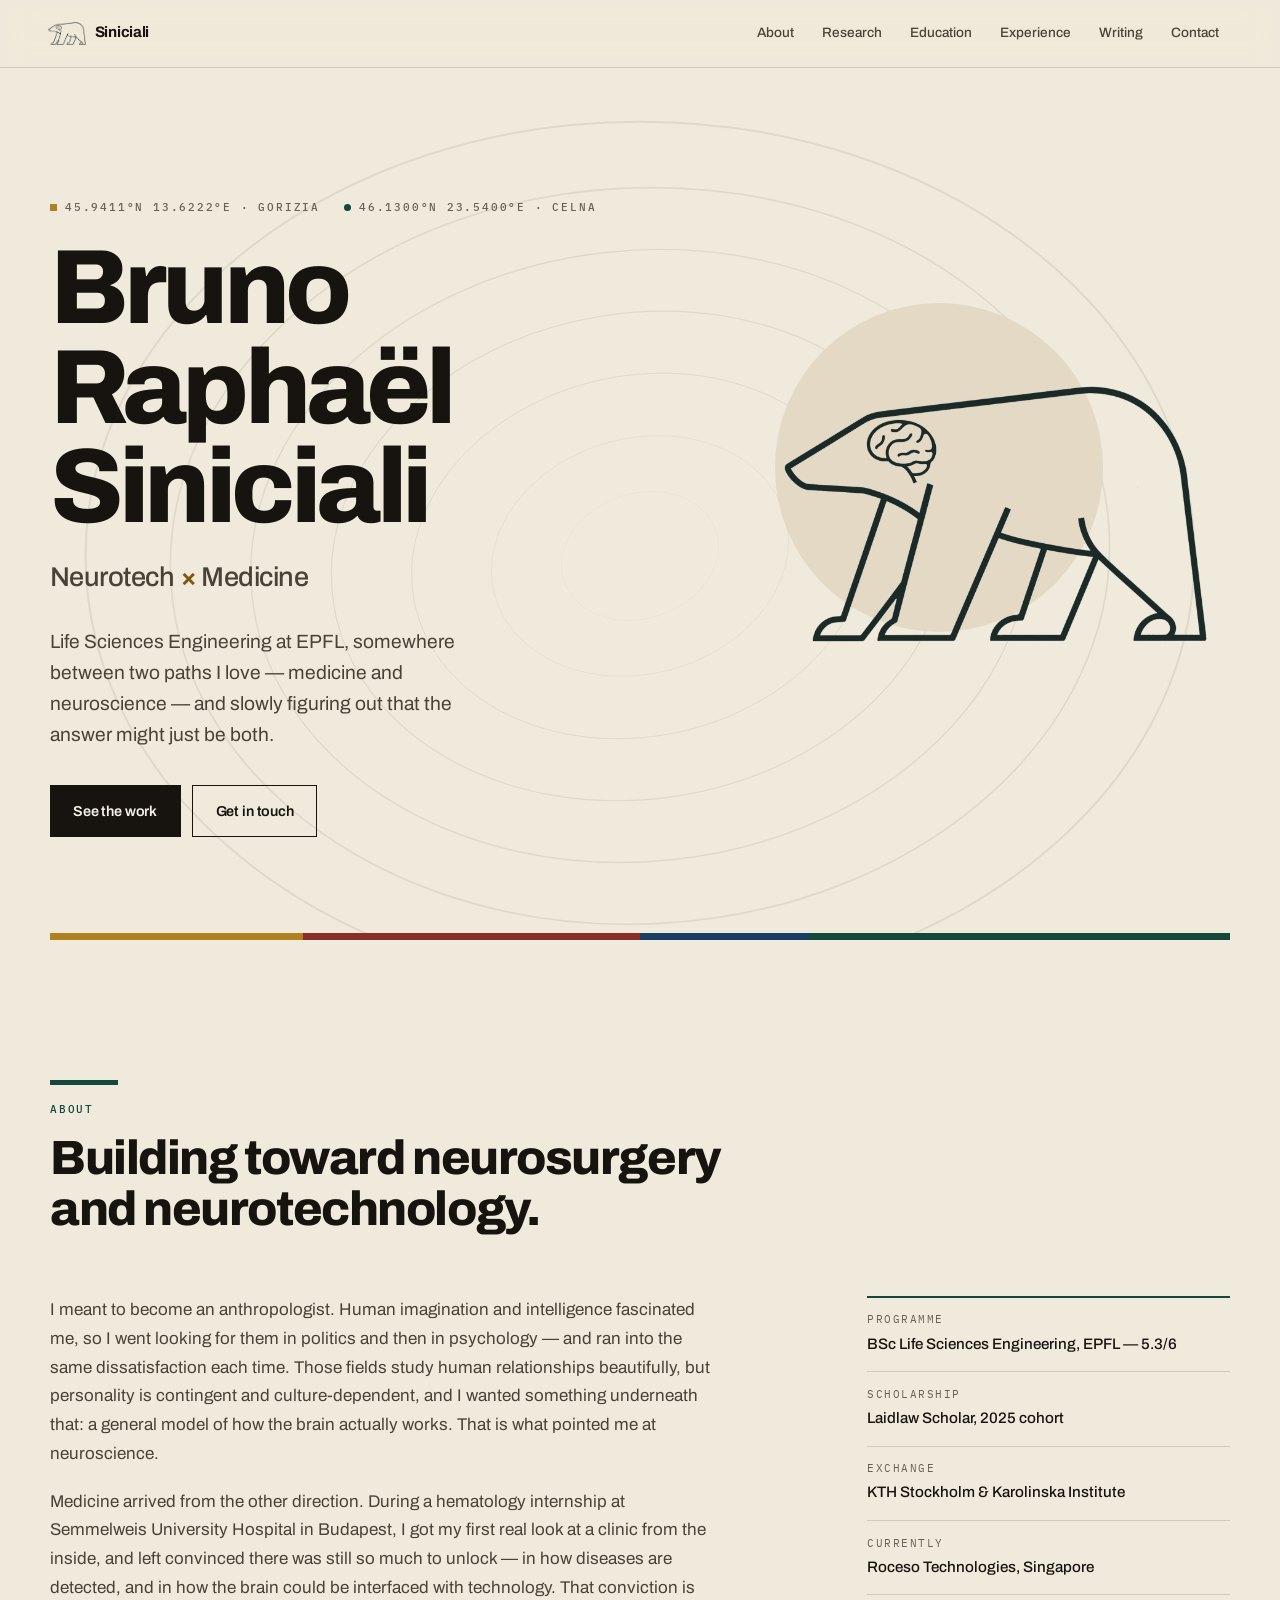
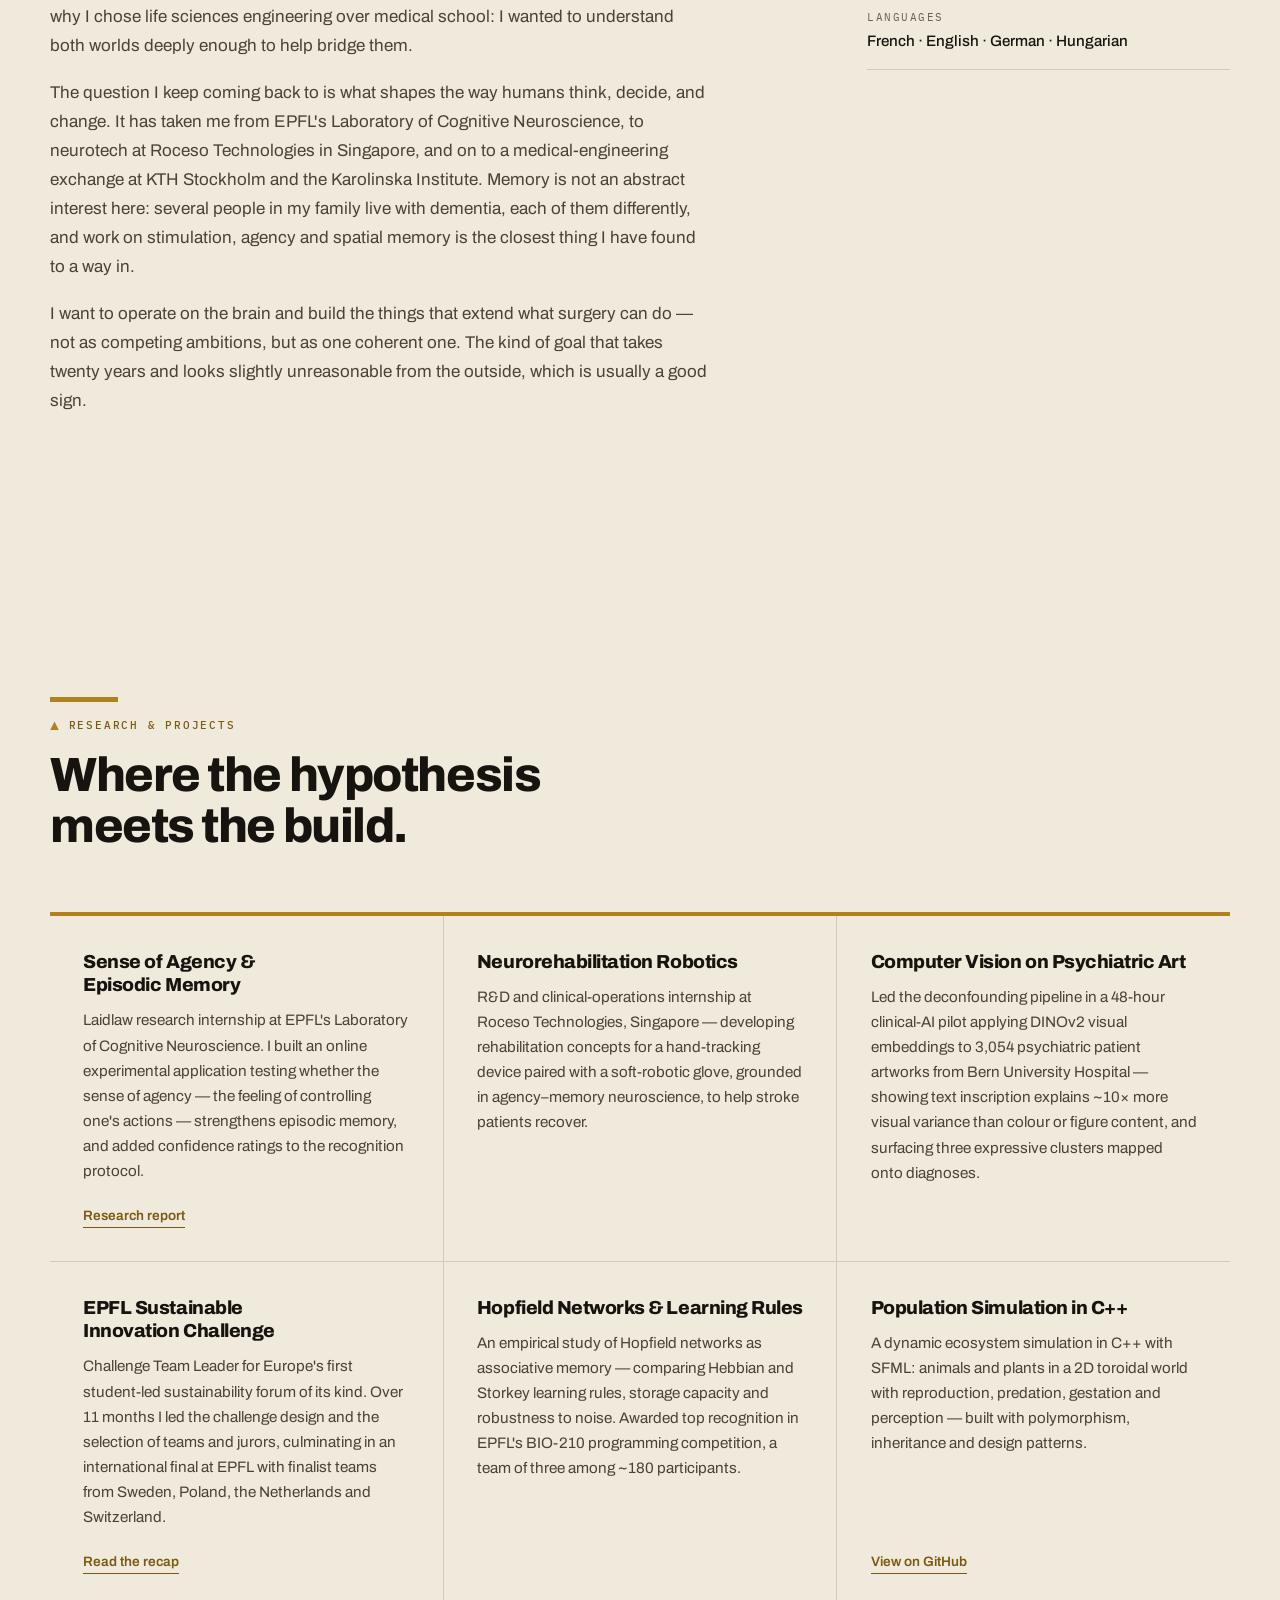
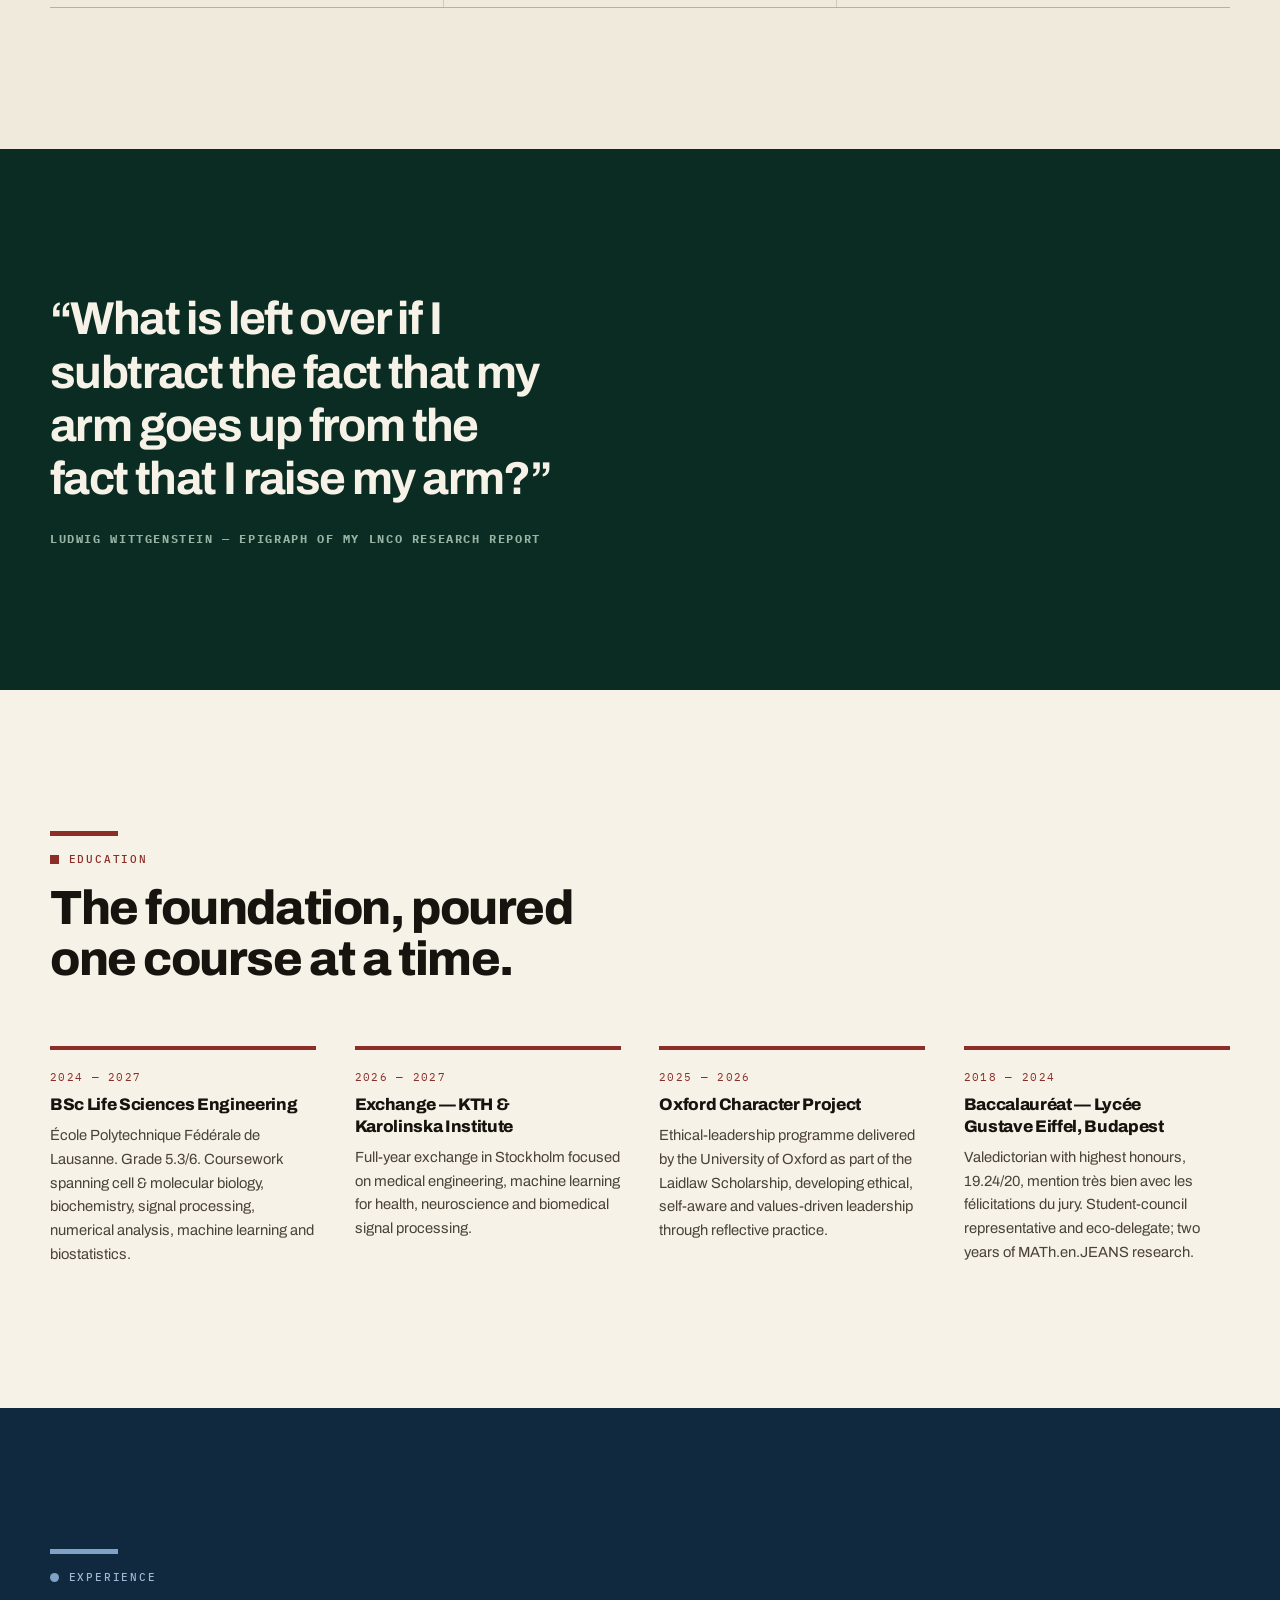
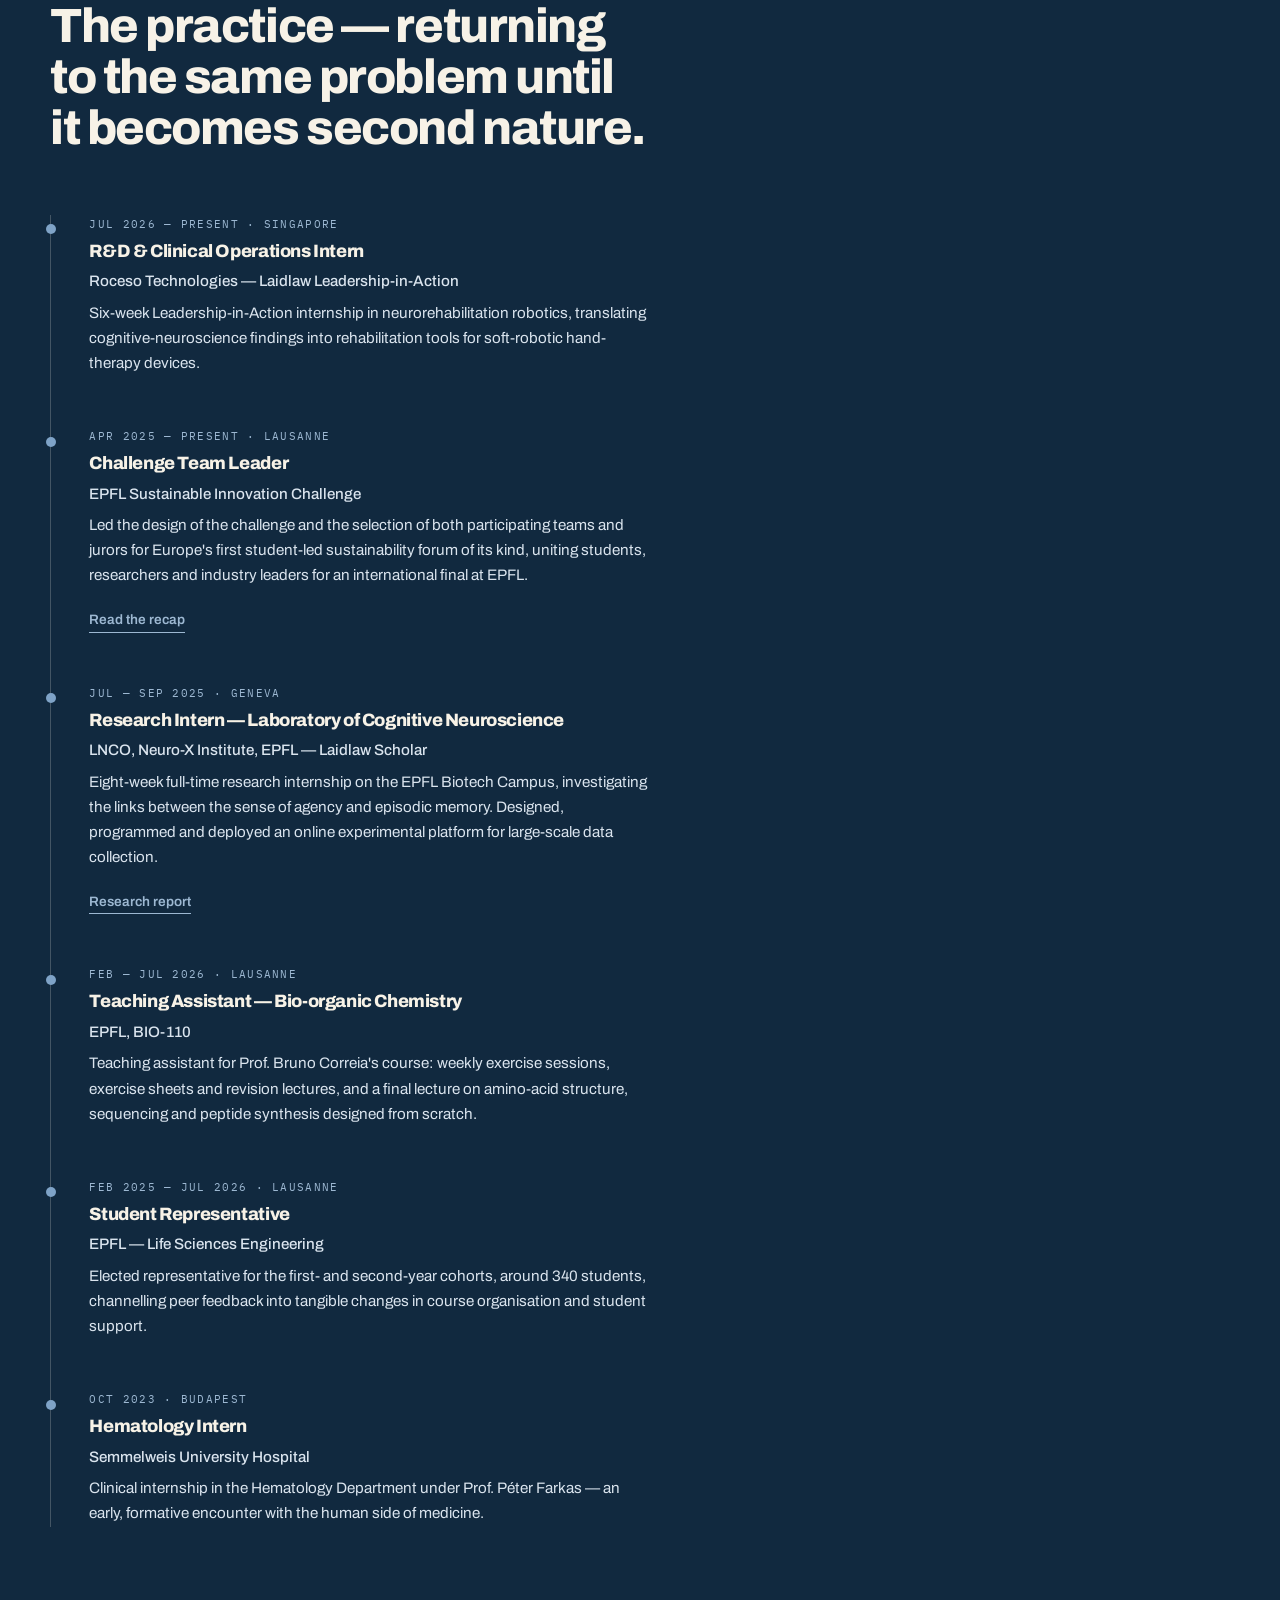
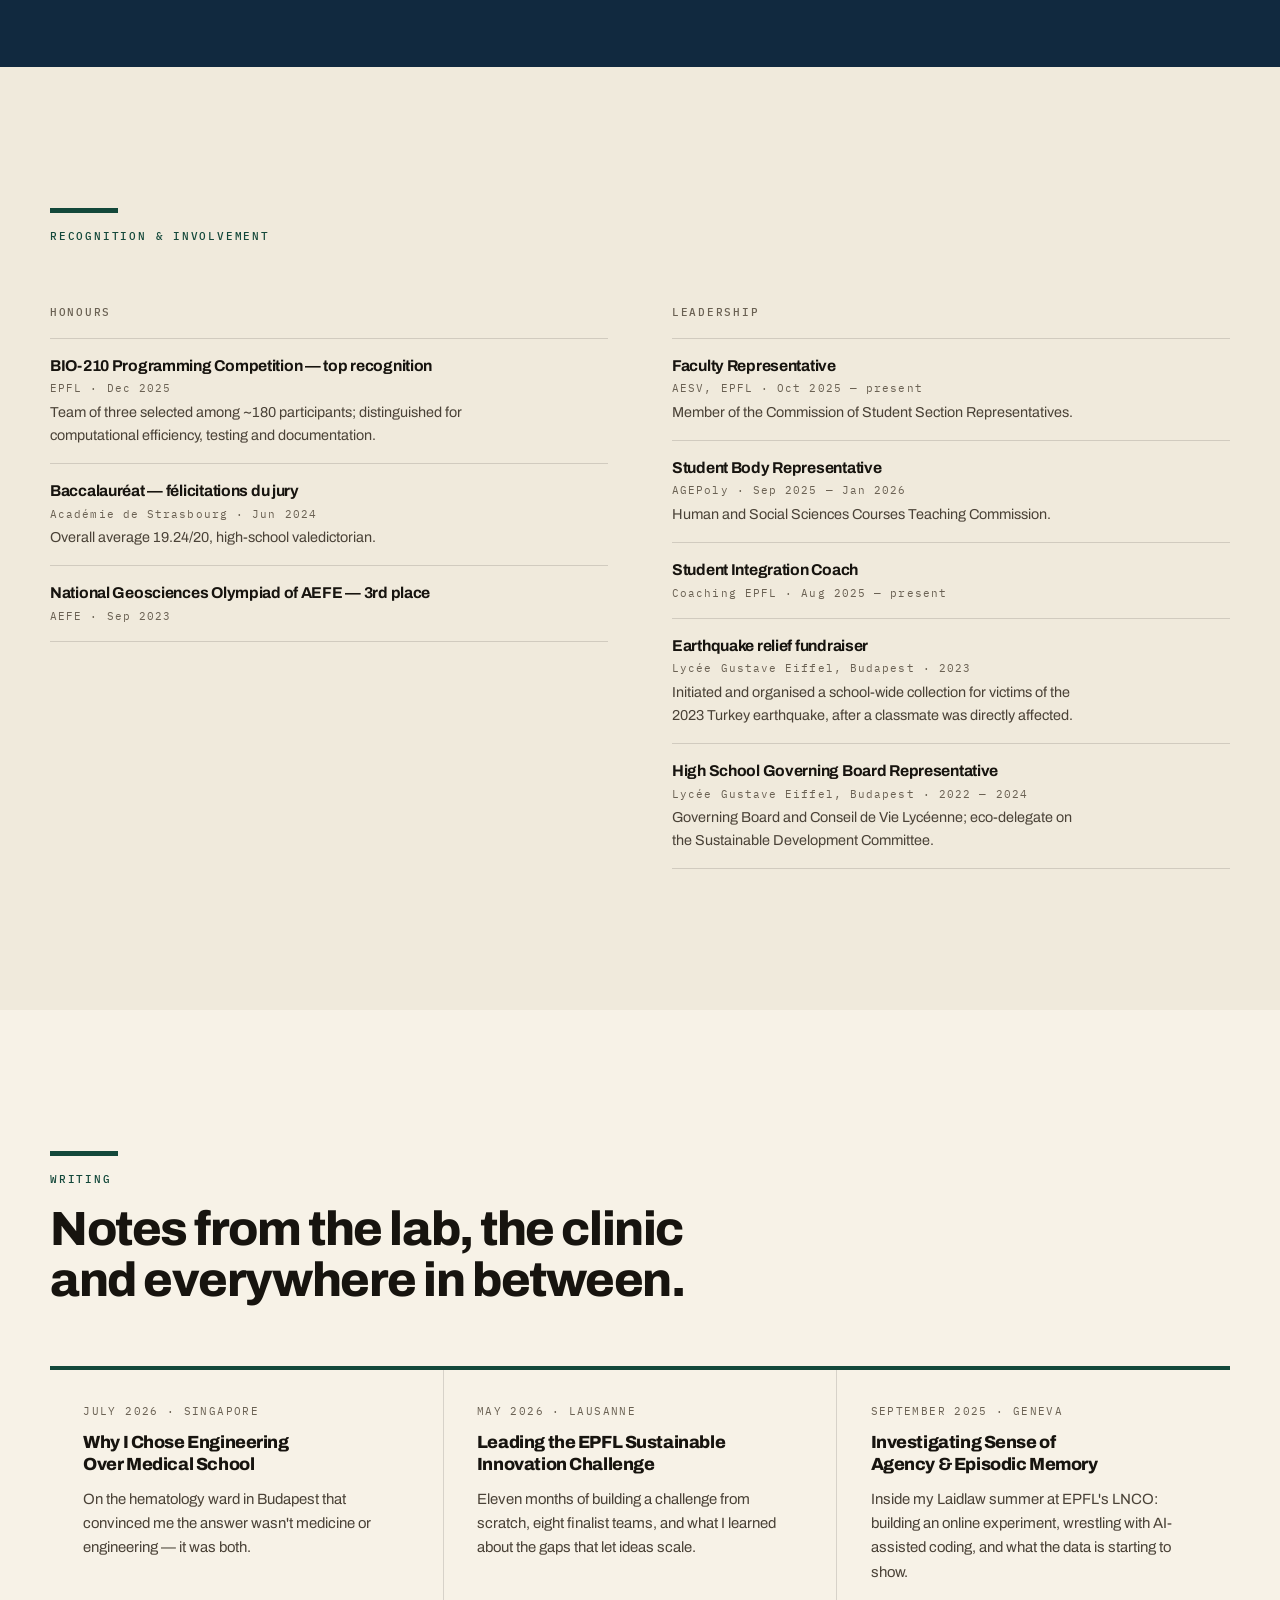
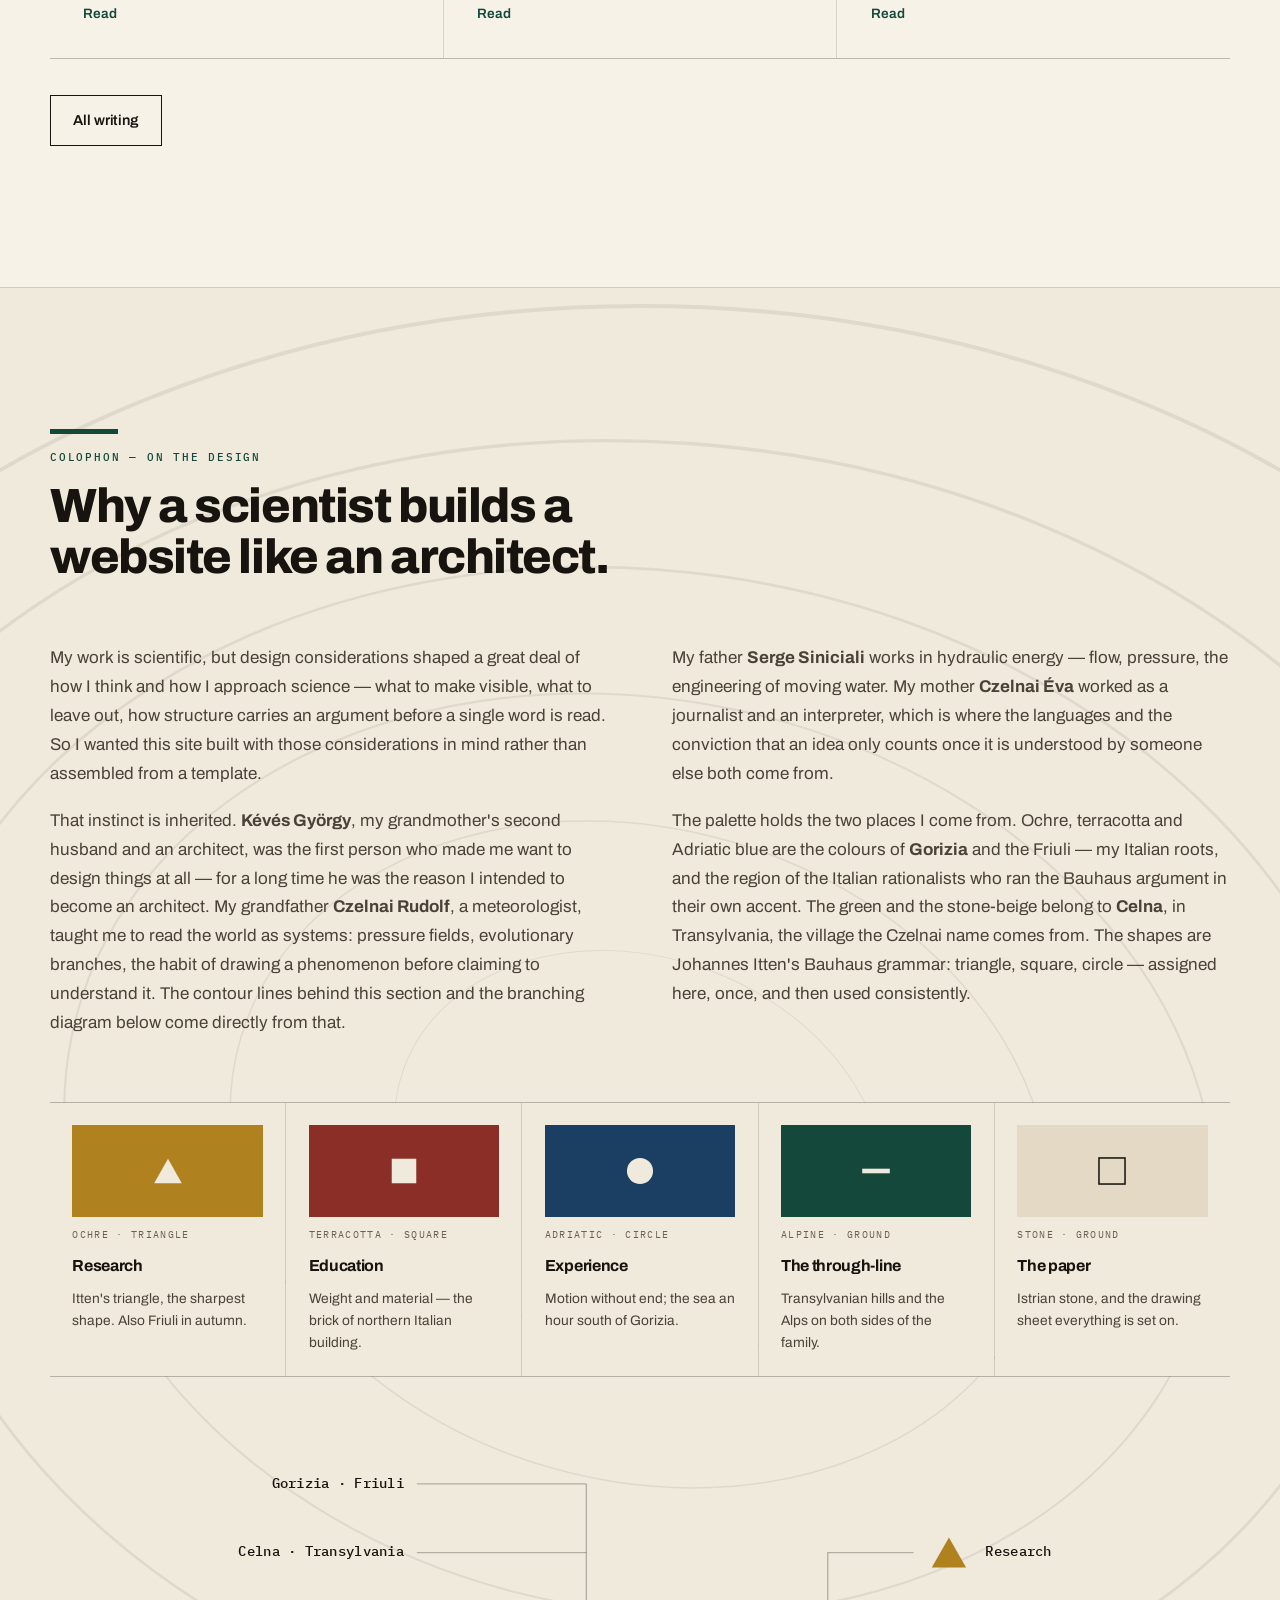
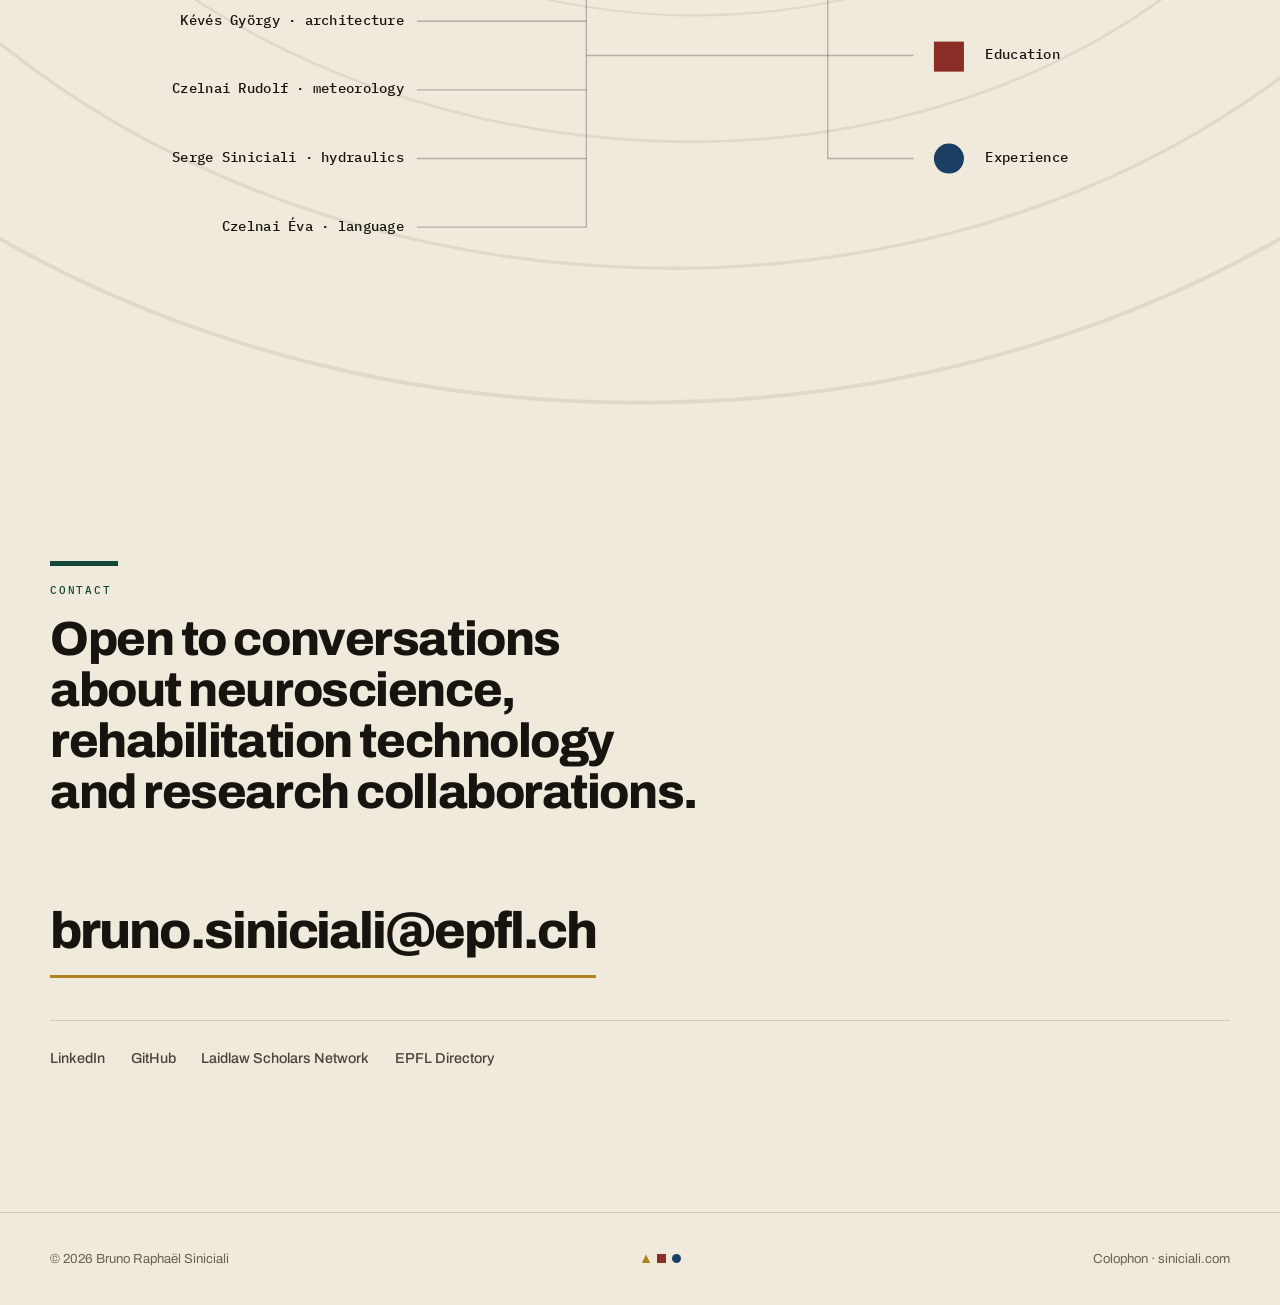
==== commit 35a4d32f: "feat/family design and origins" ====
--- a/index.html
+++ b/index.html
@@ -6,59 +6,22 @@
     <title>Bruno Raphaël Siniciali — Neurotech × Medicine, EPFL</title>
     <meta
       name="description"
-      content="Bruno Raphaël Siniciali — EPFL Life Sciences Engineering student and Laidlaw Scholar building toward neurosurgery and neurotechnology. Sense-of-agency research at EPFL's LNCO, rehabilitation robotics in Singapore, quadrilingual, Budapest to Lausanne to Stockholm."
+      content="Bruno Raphaël Siniciali — EPFL Life Sciences Engineering student and Laidlaw Scholar building toward neurosurgery and neurotechnology. Sense-of-agency research at EPFL's LNCO, rehabilitation robotics in Singapore."
     />
     <link rel="icon" type="image/png" href="assets/favicon.png" />
     <link rel="preconnect" href="https://fonts.googleapis.com" />
     <link rel="preconnect" href="https://fonts.gstatic.com" crossorigin />
     <link
-      href="https://fonts.googleapis.com/css2?family=IBM+Plex+Mono:wght@400;500;600&family=IBM+Plex+Sans:ital,wght@0,400;0,500;0,600;1,400&family=Unbounded:wght@600;700;800;900&display=swap"
+      href="https://fonts.googleapis.com/css2?family=Archivo:wght@400;500;600;700;800;900&family=IBM+Plex+Mono:wght@400;500&display=swap"
       rel="stylesheet"
     />
     <link rel="stylesheet" href="assets/style.css" />
-    <style>
-      .nav-toggle {
-        display: none;
-        background: none;
-        border: 2px solid var(--ink);
-        color: var(--ink);
-        font-family: "IBM Plex Mono", monospace;
-        font-size: 0.9rem;
-        padding: 0.4rem 0.7rem;
-        cursor: pointer;
-      }
-      @media (max-width: 880px) {
-        .nav-toggle {
-          display: block;
-        }
-        .site-nav ul {
-          display: none;
-          position: absolute;
-          top: 100%;
-          left: 0;
-          right: 0;
-          flex-direction: column;
-          gap: 0;
-          background: var(--beige-light);
-          border-bottom: 3px solid var(--ink);
-          padding: 0.5rem 4vw 1rem;
-        }
-        .site-nav ul.open {
-          display: flex;
-        }
-        .site-nav ul a {
-          display: block;
-          padding: 0.85rem 0;
-          border-bottom: 1px solid var(--line);
-        }
-      }
-    </style>
   </head>
   <body>
     <nav class="site-nav">
       <a class="nav-mark" href="#top">
         <img class="nav-bear" src="assets/bear-logo.png" alt="" />
-        SINICIALI</a
+        Siniciali</a
       >
       <button
         class="nav-toggle"
@@ -74,640 +37,717 @@
         <li><a href="#research">Research</a></li>
         <li><a href="#education">Education</a></li>
         <li><a href="#experience">Experience</a></li>
-        <li><a href="blog.html">Blog</a></li>
+        <li><a href="blog.html">Writing</a></li>
         <li><a href="#contact">Contact</a></li>
       </ul>
     </nav>
 
-    <header class="masthead" id="top">
-      <p class="eyebrow">
-        46.5197°N 6.5657°E — EPFL, LAUSANNE · BUDAPEST · SINGAPORE ·
-        STOCKHOLM
-      </p>
-      <h1 class="masthead-name">
-        Bruno Raphaël<br />Siniciali<span class="thin"
-          >neurotech&nbsp;×&nbsp;medicine</span
-        >
-      </h1>
-      <div class="masthead-grid">
-        <div>
-          <p class="masthead-sub">
-            Life Sciences Engineering student at EPFL, somewhere between two
-            paths I love — medicine and neuroscience — and slowly figuring
-            out that the answer might just be both.
-          </p>
-          <blockquote class="masthead-quote">
-            “What is left over if I subtract the fact that my arm goes up
-            from the fact that I raise my arm?”
-            <cite>Ludwig Wittgenstein — epigraph of my LNCO research report</cite>
-          </blockquote>
-          <div class="masthead-cta">
-            <a class="btn btn-solid" href="#research">View my work</a>
-            <a class="btn btn-line" href="blog.html">Read the blog</a>
-            <a class="btn btn-line" href="#contact">Get in touch</a>
-          </div>
-        </div>
-
-        <nav class="legend reveal" aria-label="Site colour key">
-          <a class="legend-item" data-c="yellow" href="#research">
-            <svg class="legend-shape" viewBox="0 0 44 44" aria-hidden="true">
-              <polygon points="22,4 40,38 4,38" fill="#bd8b12" />
-            </svg>
-            <span class="legend-text">
-              <span class="legend-label">Yellow · Triangle</span>
-              <h4>Research — the spark</h4>
-            </span>
+    <header class="hero" id="top">
+      <svg
+        class="isobars"
+        viewBox="0 0 900 600"
+        preserveAspectRatio="xMidYMid slice"
+        aria-hidden="true"
+      >
+        <defs>
+          <path
+            id="iso-a"
+            d="M450 120c165 0 300 105 300 235S615 590 450 590 150 485 150 355 285 120 450 120Z"
+          />
+        </defs>
+        <g fill="none" stroke="currentColor" stroke-width="1.1">
+          <use href="#iso-a" transform="translate(450 355) scale(1.18) translate(-450 -355)" />
+          <use href="#iso-a" transform="translate(450 355) rotate(-3) scale(1) translate(-450 -355)" />
+          <use href="#iso-a" transform="translate(450 355) rotate(-6) scale(.83) translate(-450 -355)" />
+          <use href="#iso-a" transform="translate(450 355) rotate(-9) scale(.66) translate(-450 -355)" />
+          <use href="#iso-a" transform="translate(450 355) rotate(-12) scale(.49) translate(-450 -355)" />
+          <use href="#iso-a" transform="translate(450 355) rotate(-15) scale(.32) translate(-450 -355)" />
+          <use href="#iso-a" transform="translate(450 355) rotate(-18) scale(.17) translate(-450 -355)" />
+        </g>
+      </svg>
+
+      <div class="container">
+        <div class="hero-inner">
+          <div class="hero-copy">
+            <p class="eyebrow origins rise d1">
+              <span>45.9411°N 13.6222°E · Gorizia</span>
+              <span>46.1300°N 23.5400°E · Celna</span>
+            </p>
+            <h1 class="hero-name rise d2">Bruno Raphaël<br />Siniciali</h1>
+            <p class="hero-tag rise d3">
+              Neurotech <span>×</span> Medicine
+            </p>
+            <p class="lead rise d3">
+              Life Sciences Engineering at EPFL, somewhere between two paths I
+              love — medicine and neuroscience — and slowly figuring out that
+              the answer might just be both.
+            </p>
+            <div class="actions rise d4">
+              <a class="btn btn-solid" href="#research">See the work</a>
+              <a class="btn btn-line" href="#contact">Get in touch</a>
+            </div>
+          </div>
+          <figure class="hero-art rise d2">
+            <span class="hero-disc"></span>
+            <img src="assets/bear-logo.png" alt="" />
+          </figure>
+        </div>
+        <div class="spectrum rise d4" aria-hidden="true">
+          <span></span><span></span><span></span><span></span>
+        </div>
+      </div>
+    </header>
+
+    <section class="section" id="about">
+      <div class="container">
+        <div class="sec-head reveal">
+          <span class="sec-bar"></span>
+          <span class="eyebrow">About</span>
+          <h2>Building toward neurosurgery and neurotechnology.</h2>
+        </div>
+        <div class="about-grid">
+          <div class="prose reveal">
+            <p>
+              I meant to become an anthropologist. Human imagination and
+              intelligence fascinated me, so I went looking for them in
+              politics and then in psychology — and ran into the same
+              dissatisfaction each time. Those fields study human
+              relationships beautifully, but personality is contingent and
+              culture-dependent, and I wanted something underneath that: a
+              general model of how the brain actually works. That is what
+              pointed me at neuroscience.
+            </p>
+            <p>
+              Medicine arrived from the other direction. During a hematology
+              internship at Semmelweis University Hospital in Budapest, I got
+              my first real look at a clinic from the inside, and left
+              convinced there was still so much to unlock — in how diseases
+              are detected, and in how the brain could be interfaced with
+              technology. That conviction is why I chose life sciences
+              engineering over medical school: I wanted to understand both
+              worlds deeply enough to help bridge them.
+            </p>
+            <p>
+              The question I keep coming back to is what shapes the way humans
+              think, decide, and change. It has taken me from EPFL's
+              Laboratory of Cognitive Neuroscience, to neurotech at Roceso
+              Technologies in Singapore, and on to a medical-engineering
+              exchange at KTH Stockholm and the Karolinska Institute. Memory
+              is not an abstract interest here: several people in my family
+              live with dementia, each of them differently, and work on
+              stimulation, agency and spatial memory is the closest thing I
+              have found to a way in.
+            </p>
+            <p>
+              I want to operate on the brain and build the things that extend
+              what surgery can do — not as competing ambitions, but as one
+              coherent one. The kind of goal that takes twenty years and looks
+              slightly unreasonable from the outside, which is usually a good
+              sign.
+            </p>
+          </div>
+          <aside class="spec reveal">
+            <dl>
+              <div>
+                <dt>Programme</dt>
+                <dd>BSc Life Sciences Engineering, EPFL — 5.3/6</dd>
+              </div>
+              <div>
+                <dt>Scholarship</dt>
+                <dd>Laidlaw Scholar, 2025 cohort</dd>
+              </div>
+              <div>
+                <dt>Exchange</dt>
+                <dd>KTH Stockholm &amp; Karolinska Institute</dd>
+              </div>
+              <div>
+                <dt>Currently</dt>
+                <dd>Roceso Technologies, Singapore</dd>
+              </div>
+              <div>
+                <dt>Languages</dt>
+                <dd>French · English · German · Hungarian</dd>
+              </div>
+            </dl>
+          </aside>
+        </div>
+      </div>
+    </section>
+
+    <section class="section research" id="research">
+      <div class="container">
+        <div class="sec-head reveal">
+          <span class="sec-bar"></span>
+          <span class="eyebrow"><span class="glyph glyph-tri"></span>Research &amp; Projects</span>
+          <h2>Where the hypothesis meets the build.</h2>
+        </div>
+        <div class="work-grid reveal">
+          <article class="card">
+            <h3>Sense of Agency &amp; Episodic Memory</h3>
+            <p>
+              Laidlaw research internship at EPFL's Laboratory of Cognitive
+              Neuroscience. I built an online experimental application testing
+              whether the sense of agency — the feeling of controlling one's
+              actions — strengthens episodic memory, and added confidence
+              ratings to the recognition protocol.
+            </p>
+            <a
+              class="card-link"
+              href="https://laidlawscholars.network/documents/investigating_the_relationship_between_episodic_memory_and_sense_of_agency-67e57e47-ae0f-4714-a5b5-b469a358a357"
+              target="_blank"
+              rel="noopener"
+              >Research report</a
+            >
+          </article>
+          <article class="card">
+            <h3>Neurorehabilitation Robotics</h3>
+            <p>
+              R&amp;D and clinical-operations internship at Roceso
+              Technologies, Singapore — developing rehabilitation concepts for
+              a hand-tracking device paired with a soft-robotic glove,
+              grounded in agency–memory neuroscience, to help stroke patients
+              recover.
+            </p>
+          </article>
+          <article class="card">
+            <h3>Computer Vision on Psychiatric Art</h3>
+            <p>
+              Led the deconfounding pipeline in a 48-hour clinical-AI pilot
+              applying DINOv2 visual embeddings to 3,054 psychiatric patient
+              artworks from Bern University Hospital — showing text inscription
+              explains ~10× more visual variance than colour or figure
+              content, and surfacing three expressive clusters mapped onto
+              diagnoses.
+            </p>
+          </article>
+          <article class="card">
+            <h3>EPFL Sustainable Innovation Challenge</h3>
+            <p>
+              Challenge Team Leader for Europe's first student-led
+              sustainability forum of its kind. Over 11 months I led the
+              challenge design and the selection of teams and jurors,
+              culminating in an international final at EPFL with finalist
+              teams from Sweden, Poland, the Netherlands and Switzerland.
+            </p>
+            <a class="card-link" href="blog/sustainable-innovation-challenge-2026.html"
+              >Read the recap</a
+            >
+          </article>
+          <article class="card">
+            <h3>Hopfield Networks &amp; Learning Rules</h3>
+            <p>
+              An empirical study of Hopfield networks as associative memory —
+              comparing Hebbian and Storkey learning rules, storage capacity
+              and robustness to noise. Awarded top recognition in EPFL's
+              BIO-210 programming competition, a team of three among ~180
+              participants.
+            </p>
+          </article>
+          <article class="card">
+            <h3>Population Simulation in C++</h3>
+            <p>
+              A dynamic ecosystem simulation in C++ with SFML: animals and
+              plants in a 2D toroidal world with reproduction, predation,
+              gestation and perception — built with polymorphism, inheritance
+              and design patterns.
+            </p>
+            <a
+              class="card-link"
+              href="https://github.com/siniciali/scorpio-lizard-population-simulation"
+              target="_blank"
+              rel="noopener"
+              >View on GitHub</a
+            >
+          </article>
+        </div>
+      </div>
+    </section>
+
+    <section class="statement">
+      <div class="container">
+        <blockquote class="reveal">
+          “What is left over if I subtract the fact that my arm goes up from
+          the fact that I raise my arm?”
+          <cite>Ludwig Wittgenstein — epigraph of my LNCO research report</cite>
+        </blockquote>
+      </div>
+    </section>
+
+    <section class="section education" id="education">
+      <div class="container">
+        <div class="sec-head reveal">
+          <span class="sec-bar"></span>
+          <span class="eyebrow"><span class="glyph"></span>Education</span>
+          <h2>The foundation, poured one course at a time.</h2>
+        </div>
+        <div class="edu-grid">
+          <div class="edu reveal">
+            <span class="when">2024 — 2027</span>
+            <h3>BSc Life Sciences Engineering</h3>
+            <p>
+              École Polytechnique Fédérale de Lausanne. Grade 5.3/6.
+              Coursework spanning cell &amp; molecular biology, biochemistry,
+              signal processing, numerical analysis, machine learning and
+              biostatistics.
+            </p>
+          </div>
+          <div class="edu reveal">
+            <span class="when">2026 — 2027</span>
+            <h3>Exchange — KTH &amp; Karolinska Institute</h3>
+            <p>
+              Full-year exchange in Stockholm focused on medical engineering,
+              machine learning for health, neuroscience and biomedical signal
+              processing.
+            </p>
+          </div>
+          <div class="edu reveal">
+            <span class="when">2025 — 2026</span>
+            <h3>Oxford Character Project</h3>
+            <p>
+              Ethical-leadership programme delivered by the University of
+              Oxford as part of the Laidlaw Scholarship, developing ethical,
+              self-aware and values-driven leadership through reflective
+              practice.
+            </p>
+          </div>
+          <div class="edu reveal">
+            <span class="when">2018 — 2024</span>
+            <h3>Baccalauréat — Lycée Gustave Eiffel, Budapest</h3>
+            <p>
+              Valedictorian with highest honours, 19.24/20, mention très bien
+              avec les félicitations du jury. Student-council representative
+              and eco-delegate; two years of MATh.en.JEANS research.
+            </p>
+          </div>
+        </div>
+      </div>
+    </section>
+
+    <section class="section experience" id="experience">
+      <div class="container">
+        <div class="sec-head reveal">
+          <span class="sec-bar"></span>
+          <span class="eyebrow"><span class="glyph glyph-circle"></span>Experience</span>
+          <h2>The practice — returning to the same problem until it becomes second nature.</h2>
+        </div>
+        <div class="timeline">
+          <div class="t-item reveal">
+            <span class="when">Jul 2026 — present · Singapore</span>
+            <h3>R&amp;D &amp; Clinical Operations Intern</h3>
+            <p class="t-org">Roceso Technologies — Laidlaw Leadership-in-Action</p>
+            <p>
+              Six-week Leadership-in-Action internship in neurorehabilitation
+              robotics, translating cognitive-neuroscience findings into
+              rehabilitation tools for soft-robotic hand-therapy devices.
+            </p>
+          </div>
+          <div class="t-item reveal">
+            <span class="when">Apr 2025 — present · Lausanne</span>
+            <h3>Challenge Team Leader</h3>
+            <p class="t-org">EPFL Sustainable Innovation Challenge</p>
+            <p>
+              Led the design of the challenge and the selection of both
+              participating teams and jurors for Europe's first student-led
+              sustainability forum of its kind, uniting students, researchers
+              and industry leaders for an international final at EPFL.
+            </p>
+            <a class="card-link" href="blog/sustainable-innovation-challenge-2026.html"
+              >Read the recap</a
+            >
+          </div>
+          <div class="t-item reveal">
+            <span class="when">Jul — Sep 2025 · Geneva</span>
+            <h3>Research Intern — Laboratory of Cognitive Neuroscience</h3>
+            <p class="t-org">LNCO, Neuro-X Institute, EPFL — Laidlaw Scholar</p>
+            <p>
+              Eight-week full-time research internship on the EPFL Biotech
+              Campus, investigating the links between the sense of agency and
+              episodic memory. Designed, programmed and deployed an online
+              experimental platform for large-scale data collection.
+            </p>
+            <a
+              class="card-link"
+              href="https://laidlawscholars.network/documents/investigating_the_relationship_between_episodic_memory_and_sense_of_agency-67e57e47-ae0f-4714-a5b5-b469a358a357"
+              target="_blank"
+              rel="noopener"
+              >Research report</a
+            >
+          </div>
+          <div class="t-item reveal">
+            <span class="when">Feb — Jul 2026 · Lausanne</span>
+            <h3>Teaching Assistant — Bio-organic Chemistry</h3>
+            <p class="t-org">EPFL, BIO-110</p>
+            <p>
+              Teaching assistant for Prof. Bruno Correia's course: weekly
+              exercise sessions, exercise sheets and revision lectures, and a
+              final lecture on amino-acid structure, sequencing and peptide
+              synthesis designed from scratch.
+            </p>
+          </div>
+          <div class="t-item reveal">
+            <span class="when">Feb 2025 — Jul 2026 · Lausanne</span>
+            <h3>Student Representative</h3>
+            <p class="t-org">EPFL — Life Sciences Engineering</p>
+            <p>
+              Elected representative for the first- and second-year cohorts,
+              around 340 students, channelling peer feedback into tangible
+              changes in course organisation and student support.
+            </p>
+          </div>
+          <div class="t-item reveal">
+            <span class="when">Oct 2023 · Budapest</span>
+            <h3>Hematology Intern</h3>
+            <p class="t-org">Semmelweis University Hospital</p>
+            <p>
+              Clinical internship in the Hematology Department under Prof.
+              Péter Farkas — an early, formative encounter with the human side
+              of medicine.
+            </p>
+          </div>
+        </div>
+      </div>
+    </section>
+
+    <section class="section recognition">
+      <div class="container">
+        <div class="sec-head reveal">
+          <span class="sec-bar"></span>
+          <span class="eyebrow">Recognition &amp; Involvement</span>
+        </div>
+        <div class="rec-grid">
+          <div class="reveal">
+            <h3>Honours</h3>
+            <ul class="rows">
+              <li>
+                <b>BIO-210 Programming Competition — top recognition</b>
+                <span class="meta">EPFL · Dec 2025</span>
+                <p>
+                  Team of three selected among ~180 participants; distinguished
+                  for computational efficiency, testing and documentation.
+                </p>
+              </li>
+              <li>
+                <b>Baccalauréat — félicitations du jury</b>
+                <span class="meta">Académie de Strasbourg · Jun 2024</span>
+                <p>Overall average 19.24/20, high-school valedictorian.</p>
+              </li>
+              <li>
+                <b>National Geosciences Olympiad of AEFE — 3rd place</b>
+                <span class="meta">AEFE · Sep 2023</span>
+              </li>
+            </ul>
+          </div>
+          <div class="reveal">
+            <h3>Leadership</h3>
+            <ul class="rows">
+              <li>
+                <b>Faculty Representative</b>
+                <span class="meta">AESV, EPFL · Oct 2025 — present</span>
+                <p>Member of the Commission of Student Section Representatives.</p>
+              </li>
+              <li>
+                <b>Student Body Representative</b>
+                <span class="meta">AGEPoly · Sep 2025 — Jan 2026</span>
+                <p>
+                  Human and Social Sciences Courses Teaching Commission.
+                </p>
+              </li>
+              <li>
+                <b>Student Integration Coach</b>
+                <span class="meta">Coaching EPFL · Aug 2025 — present</span>
+              </li>
+              <li>
+                <b>Earthquake relief fundraiser</b>
+                <span class="meta">Lycée Gustave Eiffel, Budapest · 2023</span>
+                <p>
+                  Initiated and organised a school-wide collection for victims
+                  of the 2023 Turkey earthquake, after a classmate was directly
+                  affected.
+                </p>
+              </li>
+              <li>
+                <b>High School Governing Board Representative</b>
+                <span class="meta">Lycée Gustave Eiffel, Budapest · 2022 — 2024</span>
+                <p>
+                  Governing Board and Conseil de Vie Lycéenne; eco-delegate on
+                  the Sustainable Development Committee.
+                </p>
+              </li>
+            </ul>
+          </div>
+        </div>
+      </div>
+    </section>
+
+    <section class="section writing">
+      <div class="container">
+        <div class="sec-head reveal">
+          <span class="sec-bar"></span>
+          <span class="eyebrow">Writing</span>
+          <h2>Notes from the lab, the clinic and everywhere in between.</h2>
+        </div>
+        <div class="writing-grid reveal">
+          <a class="post-card" href="blog/choosing-life-sciences-engineering.html">
+            <span class="when">July 2026 · Singapore</span>
+            <h3>Why I Chose Engineering Over Medical School</h3>
+            <p>
+              On the hematology ward in Budapest that convinced me the answer
+              wasn't medicine or engineering — it was both.
+            </p>
+            <span class="more">Read</span>
           </a>
-          <a class="legend-item" data-c="red" href="#education">
-            <svg class="legend-shape" viewBox="0 0 44 44" aria-hidden="true">
-              <rect x="5" y="5" width="34" height="34" fill="#832a2a" />
-            </svg>
-            <span class="legend-text">
-              <span class="legend-label">Red · Square</span>
-              <h4>Education — the foundation</h4>
-            </span>
+          <a class="post-card" href="blog/sustainable-innovation-challenge-2026.html">
+            <span class="when">May 2026 · Lausanne</span>
+            <h3>Leading the EPFL Sustainable Innovation Challenge</h3>
+            <p>
+              Eleven months of building a challenge from scratch, eight
+              finalist teams, and what I learned about the gaps that let ideas
+              scale.
+            </p>
+            <span class="more">Read</span>
           </a>
-          <a class="legend-item" data-c="blue" href="#experience">
-            <svg class="legend-shape" viewBox="0 0 44 44" aria-hidden="true">
-              <circle cx="22" cy="22" r="17" fill="#1f4770" />
-            </svg>
-            <span class="legend-text">
-              <span class="legend-label">Blue · Circle</span>
-              <h4>Experience — the practice</h4>
-            </span>
+          <a class="post-card" href="blog/sense-of-agency-episodic-memory.html">
+            <span class="when">September 2025 · Geneva</span>
+            <h3>Investigating Sense of Agency &amp; Episodic Memory</h3>
+            <p>
+              Inside my Laidlaw summer at EPFL's LNCO: building an online
+              experiment, wrestling with AI-assisted coding, and what the data
+              is starting to show.
+            </p>
+            <span class="more">Read</span>
           </a>
-        </nav>
-      </div>
-    </header>
-
-    <section id="manifesto" style="padding-top: 1rem">
-      <div class="sec-head reveal">
-        <span class="sec-index">FIG. 01</span>
-        <h2>A Note on Colour</h2>
-        <div class="sec-rule"></div>
-      </div>
-      <div class="about-grid">
+        </div>
+        <div class="actions reveal">
+          <a class="btn btn-line" href="blog.html">All writing</a>
+        </div>
+      </div>
+    </section>
+
+    <section class="section lineage" id="lineage">
+      <svg
+        class="isobars"
+        viewBox="0 0 900 600"
+        preserveAspectRatio="xMidYMid slice"
+        aria-hidden="true"
+      >
+        <defs>
+          <path
+            id="iso-b"
+            d="M450 120c165 0 300 105 300 235S615 590 450 590 150 485 150 355 285 120 450 120Z"
+          />
+        </defs>
+        <g fill="none" stroke="currentColor" stroke-width="1.1">
+          <use href="#iso-b" transform="translate(450 300) scale(1.25) translate(-450 -355)" />
+          <use href="#iso-b" transform="translate(450 300) rotate(4) scale(1.05) translate(-450 -355)" />
+          <use href="#iso-b" transform="translate(450 300) rotate(8) scale(.86) translate(-450 -355)" />
+          <use href="#iso-b" transform="translate(450 300) rotate(12) scale(.67) translate(-450 -355)" />
+          <use href="#iso-b" transform="translate(450 300) rotate(16) scale(.48) translate(-450 -355)" />
+          <use href="#iso-b" transform="translate(450 300) rotate(20) scale(.29) translate(-450 -355)" />
+        </g>
+      </svg>
+
+      <div class="container">
+        <div class="sec-head reveal">
+          <span class="sec-bar"></span>
+          <span class="eyebrow">Colophon — on the design</span>
+          <h2>Why a scientist builds a website like an architect.</h2>
+        </div>
+
+        <div class="lineage-grid">
+          <div class="prose reveal">
+            <p>
+              My work is scientific, but design considerations shaped a great
+              deal of how I think and how I approach science — what to make
+              visible, what to leave out, how structure carries an argument
+              before a single word is read. So I wanted this site built with
+              those considerations in mind rather than assembled from a
+              template.
+            </p>
+            <p>
+              That instinct is inherited. <strong>Kévés György</strong>, my
+              grandmother's second husband and an architect, was the first
+              person who made me want to design things at all — for a long
+              time he was the reason I intended to become an architect. My
+              grandfather <strong>Czelnai Rudolf</strong>, a meteorologist,
+              taught me to read the world as systems: pressure fields,
+              evolutionary branches, the habit of drawing a phenomenon before
+              claiming to understand it. The contour lines behind this section
+              and the branching diagram below come directly from that.
+            </p>
+          </div>
+          <div class="prose reveal">
+            <p>
+              My father <strong>Serge Siniciali</strong> works in hydraulic
+              energy — flow, pressure, the engineering of moving water. My
+              mother <strong>Czelnai Éva</strong> worked as a journalist and
+              an interpreter, which is where the languages and the conviction
+              that an idea only counts once it is understood by someone else
+              both come from.
+            </p>
+            <p>
+              The palette holds the two places I come from. Ochre, terracotta
+              and Adriatic blue are the colours of <strong>Gorizia</strong> and
+              the Friuli — my Italian roots, and the region of the Italian
+              rationalists who ran the Bauhaus argument in their own accent.
+              The green and the stone-beige belong to
+              <strong>Celna</strong>, in Transylvania, the village the Czelnai
+              name comes from. The shapes are Johannes Itten's Bauhaus
+              grammar: triangle, square, circle — assigned here, once, and
+              then used consistently.
+            </p>
+          </div>
+        </div>
+
+        <div class="swatches reveal">
+          <div class="swatch">
+            <div class="chip" style="background: var(--gold)">
+              <svg viewBox="0 0 60 60" aria-hidden="true">
+                <polygon points="30,14 48,46 12,46" fill="var(--paper)" />
+              </svg>
+            </div>
+            <span class="name">Ochre · Triangle</span>
+            <b>Research</b>
+            <p>Itten's triangle, the sharpest shape. Also Friuli in autumn.</p>
+          </div>
+          <div class="swatch">
+            <div class="chip" style="background: var(--red)">
+              <svg viewBox="0 0 60 60" aria-hidden="true">
+                <rect x="14" y="14" width="32" height="32" fill="var(--paper)" />
+              </svg>
+            </div>
+            <span class="name">Terracotta · Square</span>
+            <b>Education</b>
+            <p>Weight and material — the brick of northern Italian building.</p>
+          </div>
+          <div class="swatch">
+            <div class="chip" style="background: var(--blue)">
+              <svg viewBox="0 0 60 60" aria-hidden="true">
+                <circle cx="30" cy="30" r="17" fill="var(--paper)" />
+              </svg>
+            </div>
+            <span class="name">Adriatic · Circle</span>
+            <b>Experience</b>
+            <p>Motion without end; the sea an hour south of Gorizia.</p>
+          </div>
+          <div class="swatch">
+            <div class="chip" style="background: var(--green)">
+              <svg viewBox="0 0 60 60" aria-hidden="true">
+                <rect x="12" y="27" width="36" height="6" fill="var(--paper)" />
+              </svg>
+            </div>
+            <span class="name">Alpine · Ground</span>
+            <b>The through-line</b>
+            <p>Transylvanian hills and the Alps on both sides of the family.</p>
+          </div>
+          <div class="swatch">
+            <div class="chip" style="background: var(--paper-3)">
+              <svg viewBox="0 0 60 60" aria-hidden="true">
+                <rect
+                  x="13"
+                  y="13"
+                  width="34"
+                  height="34"
+                  fill="none"
+                  stroke="var(--ink)"
+                  stroke-width="2"
+                />
+              </svg>
+            </div>
+            <span class="name">Stone · Ground</span>
+            <b>The paper</b>
+            <p>Istrian stone, and the drawing sheet everything is set on.</p>
+          </div>
+        </div>
+
+        <div class="tree-wrap reveal">
+          <svg class="tree" viewBox="0 0 1100 400" role="img"
+            aria-label="Branching diagram of influences converging into research, education and experience">
+            <g>
+              <line x1="342" y1="40" x2="500" y2="40" />
+              <line x1="342" y1="104" x2="500" y2="104" />
+              <line x1="342" y1="168" x2="500" y2="168" />
+              <line x1="342" y1="232" x2="500" y2="232" />
+              <line x1="342" y1="296" x2="500" y2="296" />
+              <line x1="342" y1="360" x2="500" y2="360" />
+              <line x1="500" y1="40" x2="500" y2="360" />
+              <line x1="500" y1="200" x2="725" y2="200" />
+              <line x1="725" y1="104" x2="725" y2="296" />
+              <line x1="725" y1="104" x2="805" y2="104" />
+              <line x1="725" y1="200" x2="805" y2="200" />
+              <line x1="725" y1="296" x2="805" y2="296" />
+            </g>
+            <g text-anchor="end" dominant-baseline="middle">
+              <text class="node" x="330" y="40">Gorizia · Friuli</text>
+              <text class="node" x="330" y="104">Celna · Transylvania</text>
+              <text class="node" x="330" y="168">Kévés György · architecture</text>
+              <text class="node" x="330" y="232">Czelnai Rudolf · meteorology</text>
+              <text class="node" x="330" y="296">Serge Siniciali · hydraulics</text>
+              <text class="node" x="330" y="360">Czelnai Éva · language</text>
+            </g>
+            <g aria-hidden="true">
+              <polygon points="838,90 854,118 822,118" fill="#b0821f" />
+              <rect x="824" y="187" width="28" height="28" fill="#8b2e27" />
+              <circle cx="838" cy="296" r="14" fill="#1b3f63" />
+            </g>
+            <g dominant-baseline="middle">
+              <text class="node" x="872" y="104">Research</text>
+              <text class="node" x="872" y="200">Education</text>
+              <text class="node" x="872" y="296">Experience</text>
+            </g>
+          </svg>
+        </div>
+      </div>
+    </section>
+
+    <section class="section contact" id="contact">
+      <div class="container">
+        <div class="sec-head reveal">
+          <span class="sec-bar"></span>
+          <span class="eyebrow">Contact</span>
+          <h2>
+            Open to conversations about neuroscience, rehabilitation
+            technology and research collaborations.
+          </h2>
+        </div>
         <div class="reveal">
-          <p>
-            Long before software had a design system, the Bauhaus had one. In
-            Johannes Itten's preliminary course, every student learned that a
-            triangle is yellow, a square is red, a circle is blue — not as
-            decoration, but as a claim that form and colour carry meaning on
-            their own, before a single word is added. Kassák Lajos ran the
-            same argument through Vienna and Budapest with his journal
-            <em>MA</em>. Farkas Molnár carried it into Hungarian
-            architecture. Marcel Breuer, another Hungarian, carried it into
-            furniture and then into buildings.
-          </p>
-          <p>
-            I grew up on the Hungarian side of that lineage, and I'm building
-            an engineering career on the Swiss side of it — in the city
-            where Le Corbusier once tried to reduce architecture to
-            proportion and number. So this site borrows their alphabet.
-            Yellow is the triangle: the sharpest shape for the sharpest
-            moment, research, the instant a hypothesis clicks into place.
-            Red is the square: weight and material, education, a foundation
-            poured one course at a time. Blue is the circle: motion without
-            end, experience, the discipline of returning to the same problem
-            until it becomes second nature. Green is the ground everything
-            else grows out of, and beige is the paper it's all written on.
-          </p>
-        </div>
-        <aside class="fact-card reveal">
-          <h3>At a glance</h3>
-          <ul>
-            <li>BSc Life Sciences Engineering, EPFL — 5.3/6</li>
-            <li>Laidlaw Scholar — 2025 cohort</li>
-            <li>Exchange: KTH Stockholm & Karolinska Institute</li>
-            <li>Currently in Singapore — Roceso Technologies</li>
-            <li>Quadrilingual: French, English, German, Hungarian</li>
-            <li>Baccalauréat valedictorian — 19.24/20</li>
-          </ul>
-        </aside>
-      </div>
-    </section>
-
-    <section id="about" style="padding-top: 0">
-      <div class="sec-head reveal">
-        <span class="sec-index">FIG. 02</span>
-        <h2>About</h2>
-        <div class="sec-rule"></div>
-      </div>
-      <div class="about-grid" style="grid-template-columns: 1fr">
-        <div class="reveal">
-          <p>
-            I'm a Life Sciences Engineering student at EPFL, somewhere between
-            two paths I love — medicine and neuroscience — and slowly figuring
-            out that the answer might just be both.
-          </p>
-          <p>
-            It started before EPFL. During a hematology internship at
-            Semmelweis University Hospital in Budapest, I got my first real
-            look at medicine from the inside, and left convinced that there
-            was still so much to unlock — in how diseases are detected, and
-            how the brain itself could be interfaced with technology. That
-            conviction is what led me to life sciences engineering rather than
-            directly to medical school: I wanted to understand both worlds
-            deeply enough to help bridge them.
-          </p>
-          <p>
-            The question I keep coming back to is what actually shapes the way
-            humans think, decide, and change. It has taken me from cognitive
-            neuroscience research at EPFL's Laboratory of Cognitive
-            Neuroscience (LNCO), to neurotech at Roceso Technologies in
-            Singapore, and on to a medical-engineering exchange at KTH
-            Stockholm and the Karolinska Institute — different contexts, same
-            obsession: why the neural mechanisms driving human behaviour
-            evolved the way they did, and how that knowledge can become tools
-            in medicine and mental health.
-          </p>
-          <p>
-            The path I'm building leads toward neurosurgery and
-            neurotechnology. I want to operate on the brain and build things
-            that extend what surgery can do — not as competing ambitions, but
-            as one coherent one. The kind of goal that takes twenty years and
-            looks slightly unreasonable from the outside, which is usually a
-            good sign.
-          </p>
-          <p>
-            Outside the lab, I'm quadrilingual (French, English, German,
-            Hungarian), curious about most things, and especially the ones
-            that don't have clean answers yet.
-          </p>
-        </div>
-      </div>
-    </section>
-
-    <div class="chapter chapter-yellow">
-      <p class="eyebrow">Fig. 03 — Yellow · Triangle</p>
-      <h3 class="reveal">The Spark</h3>
-      <p class="reveal">
-        Research & Projects — the instant a hypothesis clicks into place.
-      </p>
-    </div>
-
-    <section id="research">
-      <div class="sec-head reveal">
-        <span class="sec-index">FIG. 03</span>
-        <h2>Research & Projects</h2>
-        <div class="sec-rule"></div>
-      </div>
-      <div class="proj-grid reveal">
-        <article class="proj">
-          <svg class="proj-shape" viewBox="0 0 22 22">
-            <polygon points="11,2 20,20 2,20" fill="#bd8b12" />
-          </svg>
-          <span class="proj-tag">Cognitive Neuroscience</span>
-          <h3>Sense of Agency & Episodic Memory</h3>
-          <p>
-            Laidlaw research internship at EPFL's Laboratory of Cognitive
-            Neuroscience. I built an online experimental application testing
-            whether the sense of agency — the feeling of controlling one's
-            actions — strengthens episodic memory, and added confidence
-            ratings to the recognition protocol.
-          </p>
-          <a
-            class="proj-link"
-            href="https://laidlawscholars.network/documents/investigating_the_relationship_between_episodic_memory_and_sense_of_agency-67e57e47-ae0f-4714-a5b5-b469a358a357"
-            target="_blank"
-            rel="noopener"
-            >Read the research report →</a
+          <a class="big-link" href="mailto:bruno.siniciali@epfl.ch"
+            >bruno.siniciali@epfl.ch</a
           >
-        </article>
-        <article class="proj">
-          <svg class="proj-shape" viewBox="0 0 22 22">
-            <rect x="3" y="3" width="16" height="16" fill="#bd8b12" />
-          </svg>
-          <span class="proj-tag">Rehabilitation Robotics</span>
-          <h3>Neurorehabilitation Robotics</h3>
-          <p>
-            R&D and clinical-operations internship at Roceso Technologies,
-            Singapore — developing rehabilitation concepts for a
-            hand-tracking device paired with a soft-robotic glove, grounded in
-            agency–memory neuroscience, to help stroke patients recover.
-          </p>
-        </article>
-        <article class="proj">
-          <svg class="proj-shape" viewBox="0 0 22 22">
-            <circle cx="11" cy="11" r="9" fill="#bd8b12" />
-          </svg>
-          <span class="proj-tag">Machine Learning</span>
-          <h3>Computer Vision on Psychiatric Art</h3>
-          <p>
-            Led the deconfounding pipeline in a 48-hour clinical-AI pilot
-            applying DINOv2 visual embeddings to 3,054 psychiatric patient
-            artworks from Bern University Hospital — showing text inscription
-            explains ~10× more visual variance than colour or figure content,
-            and surfacing three expressive clusters mapped onto diagnoses.
-          </p>
-        </article>
-        <article class="proj">
-          <svg class="proj-shape" viewBox="0 0 22 22">
-            <polygon
-              points="11,2 20,20 2,20"
-              fill="none"
-              stroke="#bd8b12"
-              stroke-width="2.5"
-            />
-          </svg>
-          <span class="proj-tag">Leadership</span>
-          <h3>EPFL Sustainable Innovation Challenge</h3>
-          <p>
-            Challenge Team Leader for Europe's first student-led
-            sustainability forum of its kind. Over 11 months I led the
-            challenge design and the selection of teams and jurors,
-            culminating in an international final at EPFL with finalist teams
-            from Sweden, Poland, the Netherlands and Switzerland.
-          </p>
-          <a class="proj-link" href="blog/sustainable-innovation-challenge-2026.html"
-            >Read the recap on the blog →</a
-          >
-        </article>
-        <article class="proj">
-          <svg class="proj-shape" viewBox="0 0 22 22">
-            <rect
-              x="3"
-              y="3"
-              width="16"
-              height="16"
-              fill="none"
-              stroke="#bd8b12"
-              stroke-width="2.5"
-            />
-          </svg>
-          <span class="proj-tag">Neural Networks</span>
-          <h3>Hopfield Networks & Learning Rules</h3>
-          <p>
-            An empirical study of Hopfield networks as associative memory —
-            comparing Hebbian and Storkey learning rules, storage capacity and
-            robustness to noise. Awarded top recognition in EPFL's BIO-210
-            programming competition (team of 3 among ~180 participants).
-          </p>
-        </article>
-        <article class="proj">
-          <svg class="proj-shape" viewBox="0 0 22 22">
-            <circle
-              cx="11"
-              cy="11"
-              r="9"
-              fill="none"
-              stroke="#bd8b12"
-              stroke-width="2.5"
-            />
-          </svg>
-          <span class="proj-tag">Software · C++</span>
-          <h3>Population Simulation in C++</h3>
-          <p>
-            A dynamic ecosystem simulation in C++ with SFML: animals and
-            plants in a 2D toroidal world with reproduction, predation,
-            gestation and perception — built with polymorphism, inheritance
-            and design patterns.
-          </p>
-          <a
-            class="proj-link"
-            href="https://github.com/siniciali/scorpio-lizard-population-simulation"
-            target="_blank"
-            rel="noopener"
-            >View on GitHub →</a
-          >
-        </article>
-      </div>
-    </section>
-
-    <div class="chapter chapter-red">
-      <p class="eyebrow">Fig. 04 — Red · Square</p>
-      <h3 class="reveal">The Foundation</h3>
-      <p class="reveal">Education — a foundation poured one course at a time.</p>
-    </div>
-
-    <section id="education">
-      <div class="sec-head reveal">
-        <span class="sec-index">FIG. 04</span>
-        <h2>Education</h2>
-        <div class="sec-rule"></div>
-      </div>
-      <div class="edu-grid">
-        <div class="edu reveal">
-          <span class="t-date">2024 — 2027</span>
-          <h3>BSc Life Sciences Engineering</h3>
-          <p>
-            École Polytechnique Fédérale de Lausanne (EPFL). Grade 5.3/6.
-            Coursework spanning cell & molecular biology, biochemistry, signal
-            processing, numerical analysis, machine learning and
-            biostatistics.
-          </p>
-        </div>
-        <div class="edu reveal">
-          <span class="t-date">2026 — 2027</span>
-          <h3>Exchange Year — KTH & Karolinska Institute</h3>
-          <p>
-            Full-year academic exchange in Stockholm focused on medical
-            engineering, machine learning for health, neuroscience and
-            biomedical signal processing.
-          </p>
-        </div>
-        <div class="edu reveal">
-          <span class="t-date">2025 — 2026</span>
-          <h3>Oxford Character Project — Ethical Leadership</h3>
-          <p>
-            Leadership programme delivered by the University of Oxford as part
-            of the Laidlaw Scholarship, developing ethical, self-aware and
-            values-driven leadership through reflective practice.
-          </p>
-        </div>
-        <div class="edu reveal">
-          <span class="t-date">2018 — 2024</span>
-          <h3>Baccalauréat Général — Lycée Gustave Eiffel, Budapest</h3>
-          <p>
-            Valedictorian with highest honours (19.24/20), "mention très bien
-            avec les félicitations du jury". Student-council representative
-            and eco-delegate; two years of MATh.en.JEANS mathematical
-            research.
-          </p>
-        </div>
-      </div>
-    </section>
-
-    <div class="chapter chapter-blue">
-      <p class="eyebrow">Fig. 05 — Blue · Circle</p>
-      <h3 class="reveal">The Practice</h3>
-      <p class="reveal">
-        Experience — the discipline of returning to the same problem until
-        it becomes second nature.
-      </p>
-    </div>
-
-    <section id="experience">
-      <div class="sec-head reveal">
-        <span class="sec-index">FIG. 05</span>
-        <h2>Experience</h2>
-        <div class="sec-rule"></div>
-      </div>
-      <div class="timeline">
-        <div class="t-item reveal">
-          <span class="t-date">Jul 2026 – present · Singapore</span>
-          <h3>
-            R&D & Clinical Operations Intern — Neurorehabilitation Robotics
-          </h3>
-          <p class="t-org">
-            Roceso Technologies — Laidlaw Leadership-in-Action
-          </p>
-          <p>
-            Six-week Leadership-in-Action internship in neurorehabilitation
-            robotics, translating cognitive-neuroscience findings into
-            rehabilitation tools for soft-robotic hand-therapy devices.
-          </p>
-        </div>
-        <div class="t-item reveal">
-          <span class="t-date">Apr 2025 – present · Lausanne</span>
-          <h3>Challenge Team Leader</h3>
-          <p class="t-org">EPFL Sustainable Innovation Challenge</p>
-          <p>
-            Led the design of the challenge and the selection of both
-            participating teams and jurors for Europe's first student-led
-            sustainability forum of its kind, uniting students, researchers
-            and industry leaders for an international final at EPFL.
-          </p>
-          <a class="proj-link" href="blog/sustainable-innovation-challenge-2026.html"
-            >Read the recap →</a
-          >
-        </div>
-        <div class="t-item reveal">
-          <span class="t-date">Jul – Sep 2025 · Geneva</span>
-          <h3>Research Intern — Laboratory of Cognitive Neuroscience</h3>
-          <p class="t-org">LNCO, Neuro-X Institute, EPFL — Laidlaw Scholar</p>
-          <p>
-            Eight-week full-time research internship on the EPFL Biotech
-            Campus, investigating the links between the sense of agency and
-            episodic memory. Designed, programmed and deployed an online
-            experimental platform for large-scale data collection.
-          </p>
-          <a
-            class="proj-link"
-            href="https://laidlawscholars.network/documents/investigating_the_relationship_between_episodic_memory_and_sense_of_agency-67e57e47-ae0f-4714-a5b5-b469a358a357"
-            target="_blank"
-            rel="noopener"
-            >Read the research report →</a
-          >
-        </div>
-        <div class="t-item reveal">
-          <span class="t-date">Feb – Jul 2026 · Lausanne</span>
-          <h3>Teaching Assistant — Bio-organic Chemistry (BIO-110)</h3>
-          <p class="t-org">EPFL</p>
-          <p>
-            Teaching assistant for Prof. Bruno Correia's BIO-110 course: led
-            weekly exercise sessions, prepared exercise sheets and revision
-            lectures, and designed the final lecture on amino-acid structure,
-            sequencing and peptide synthesis from scratch.
-          </p>
-        </div>
-        <div class="t-item reveal">
-          <span class="t-date">Feb 2025 – Jul 2026 · Lausanne</span>
-          <h3>Student Representative</h3>
-          <p class="t-org">EPFL — Life Sciences Engineering</p>
-          <p>
-            Elected representative for the first- and second-year Life
-            Sciences Engineering cohorts (~340 students), channelling peer
-            feedback into tangible changes in course organisation and student
-            support.
-          </p>
-        </div>
-        <div class="t-item reveal">
-          <span class="t-date">Oct 2023 · Budapest</span>
-          <h3>Hematology Intern</h3>
-          <p class="t-org">Semmelweis University Hospital</p>
-          <p>
-            Clinical internship in the Hematology Department under Prof.
-            Péter Farkas — an early, formative encounter with the human side
-            of medicine.
-          </p>
-        </div>
-      </div>
-    </section>
-
-    <section id="honors">
-      <div class="sec-head reveal">
-        <span class="sec-index">FIG. 06</span>
-        <h2>Honors & Involvement</h2>
-        <div class="sec-rule"></div>
-      </div>
-      <div class="honors-layout">
-        <div class="reveal">
-          <h3>Honors & Awards</h3>
-          <ul class="line-list">
-            <li>
-              <div class="li-title">BIO-210 Programming Competition — Top Recognition</div>
-              <div class="li-meta">EPFL · Dec 2025</div>
-              <div class="li-desc">
-                Team of 3 selected among ~180 participants; project
-                distinguished for computational efficiency, testing and
-                documentation (Hopfield Network implementation).
-              </div>
-            </li>
-            <li>
-              <div class="li-title">
-                Baccalauréat Général — Mention très bien avec les félicitations
-                du jury
-              </div>
-              <div class="li-meta">Académie de Strasbourg · Jun 2024</div>
-              <div class="li-desc">
-                Overall average 19.24/20 — high school valedictorian.
-              </div>
-            </li>
-            <li>
-              <div class="li-title">
-                National Geosciences Olympiad of AEFE — 3rd place
-              </div>
-              <div class="li-meta">AEFE · Sep 2023</div>
-            </li>
-          </ul>
-        </div>
-        <div class="reveal">
-          <h3>Leadership & Involvement</h3>
-          <ul class="line-list">
-            <li>
-              <div class="li-title">Faculty Representative</div>
-              <div class="li-meta">AESV, EPFL · Oct 2025 – present</div>
-              <div class="li-desc">
-                Member of the Commission of Student Section Representatives
-                (CERES).
-              </div>
-            </li>
-            <li>
-              <div class="li-title">Student Body Representative</div>
-              <div class="li-meta">AGEPoly · Sep 2025 – Jan 2026</div>
-              <div class="li-desc">
-                Represented EPFL students on the Human and Social Sciences
-                Courses Teaching Commission.
-              </div>
-            </li>
-            <li>
-              <div class="li-title">Student Integration Coach</div>
-              <div class="li-meta">Coaching EPFL · Aug 2025 – present</div>
-            </li>
-            <li>
-              <div class="li-title">Staff Volunteer</div>
-              <div class="li-meta">
-                EPFL Sustainable Innovation Challenge · Mar 2025
-              </div>
-              <div class="li-desc">
-                Assisted with event-stand logistics and catering — a year
-                before returning as Challenge Team Leader.
-              </div>
-            </li>
-            <li>
-              <div class="li-title">
-                High School Governing Board Representative
-              </div>
-              <div class="li-meta">
-                Lycée Gustave Eiffel, Budapest · 2022 – 2024
-              </div>
-              <div class="li-desc">
-                Elected to the Governing Board and the Conseil de Vie
-                Lycéenne; eco-delegate on the Sustainable Development
-                Committee.
-              </div>
-            </li>
-          </ul>
-        </div>
-      </div>
-    </section>
-
-    <section id="blog-teaser">
-      <div class="sec-head reveal">
-        <span class="sec-index" style="color: #9dbfa9">FIG. 07</span>
-        <h2>From the Blog</h2>
-        <div class="sec-rule"></div>
-      </div>
-      <p class="sec-kicker reveal">
-        Notes on research, leadership and the road to neurosurgery &
-        neurotechnology.
-      </p>
-      <div class="blog-grid reveal">
-        <a class="blog-card" href="blog/choosing-life-sciences-engineering.html">
-          <span class="blog-date">July 2026 · Singapore</span>
-          <h3>Why I Chose Engineering Over Medical School</h3>
-          <p>
-            On the hematology ward in Budapest that convinced me the answer
-            wasn't medicine or engineering — it was both.
-          </p>
-          <span class="blog-more">Read more →</span>
-        </a>
-        <a class="blog-card" href="blog/sustainable-innovation-challenge-2026.html">
-          <span class="blog-date">May 2026 · Lausanne</span>
-          <h3>Leading the EPFL Sustainable Innovation Challenge 2026</h3>
-          <p>
-            Eleven months of building a challenge from scratch, eight
-            finalist teams, and what I learned about identifying the gaps
-            that let ideas scale.
-          </p>
-          <span class="blog-more">Read more →</span>
-        </a>
-        <a class="blog-card" href="blog/sense-of-agency-episodic-memory.html">
-          <span class="blog-date">September 2025 · Geneva</span>
-          <h3>Investigating Sense of Agency & Episodic Memory</h3>
-          <p>
-            Inside my Laidlaw summer at EPFL's LNCO: building an online
-            experiment, wrestling with AI-assisted coding, and what the data
-            is starting to show.
-          </p>
-          <span class="blog-more">Read more →</span>
-        </a>
-      </div>
-      <div class="masthead-cta reveal" style="margin-top: 2.4rem">
-        <a class="btn btn-line" href="blog.html">View all posts</a>
-      </div>
-    </section>
-
-    <section id="contact">
-      <div class="sec-head reveal">
-        <span class="sec-index">FIG. 08</span>
-        <h2>Contact</h2>
-        <div class="sec-rule"></div>
-      </div>
-      <p class="contact-lead reveal">
-        Open to conversations about neuroscience, rehabilitation technology,
-        research collaborations and interesting problems in general.
-      </p>
-      <div class="socials reveal">
-        <a class="btn btn-solid" href="mailto:bruno.siniciali@epfl.ch">Email</a>
-        <a
-          class="btn btn-line"
-          href="https://www.linkedin.com/in/bruno-rapha%C3%ABl-siniciali/"
-          target="_blank"
-          rel="noopener"
-          >LinkedIn</a
-        >
-        <a
-          class="btn btn-line"
-          href="https://laidlawscholars.network/"
-          target="_blank"
-          rel="noopener"
-          >Laidlaw Scholars Network</a
-        >
-        <a
-          class="btn btn-line"
-          href="https://people.epfl.ch/bruno.siniciali/?lang=en"
-          target="_blank"
-          rel="noopener"
-          >EPFL Directory</a
-        >
-        <a
-          class="btn btn-line"
-          href="https://github.com/siniciali"
-          target="_blank"
-          rel="noopener"
-          >GitHub</a
-        >
+          <div class="links">
+            <a
+              href="https://www.linkedin.com/in/bruno-rapha%C3%ABl-siniciali/"
+              target="_blank"
+              rel="noopener"
+              >LinkedIn</a
+            >
+            <a href="https://github.com/siniciali" target="_blank" rel="noopener"
+              >GitHub</a
+            >
+            <a
+              href="https://laidlawscholars.network/"
+              target="_blank"
+              rel="noopener"
+              >Laidlaw Scholars Network</a
+            >
+            <a
+              href="https://people.epfl.ch/bruno.siniciali/?lang=en"
+              target="_blank"
+              rel="noopener"
+              >EPFL Directory</a
+            >
+          </div>
+        </div>
       </div>
     </section>
 
     <footer>
-      <span>© 2026 Bruno Raphaël Siniciali</span>
-      <span class="geo" aria-hidden="true"
-        ><span></span><span></span><span></span
-      ></span>
-      <span><a href="blog.html">Blog</a> · siniciali.com</span>
+      <div class="container">
+        <span>© 2026 Bruno Raphaël Siniciali</span>
+        <span class="geo" aria-hidden="true"
+          ><span></span><span></span><span></span
+        ></span>
+        <span><a href="#lineage">Colophon</a> · siniciali.com</span>
+      </div>
     </footer>
 
     <script src="assets/site.js"></script>
--- a/assets/style.css
+++ b/assets/style.css
@@ -1,930 +1,973 @@
-/* ============================================================
-   Design system
-   Colour and form borrowed from the Bauhaus Vorkurs — Itten and
-   Kandinsky's mapping of shape to colour — and from the constructivist
-   clarity of Kassák Lajos, Farkas Molnár and Marcel Breuer.
-   Yellow triangle = Research (the spark). Red square = Education
-   (the foundation). Blue circle = Experience (the practice).
-   Green is the ground everything grows from; beige is the paper
-   it's written on.
-   ============================================================ */
+/* =========================================================
+   Bruno Raphaël Siniciali — visual system
+   Bauhaus colour/shape grammar · Hungarian constructivism ·
+   Italian rationalism · weather-chart linework
+   ========================================================= */
+
 :root {
-  --ink: #18130e;
-  --beige: #ece2cc;
-  --beige-light: #f5eedd;
-  --beige-deep: #dccca6;
-  --camel: #96723f;
-  --green: #1c4a34;
-  --green-deep: #10281b;
-  --green-soft: #3d6b52;
-  --red: #832a2a;
-  --red-deep: #501717;
-  --red-soft: #a8514f;
-  --blue: #1f4770;
-  --blue-deep: #142c46;
-  --blue-soft: #4d729c;
-  --yellow: #bd8b12;
-  --yellow-deep: #6e4f09;
-  --yellow-soft: #d9ab3c;
-  --line: #c7b48a;
-  --grid: 1.4rem;
+  --paper: #f0eadc;
+  --paper-2: #f7f2e7;
+  --paper-3: #e3d9c4;
+
+  --ink: #17140f;
+  --ink-2: #4a4237;
+  --ink-3: #6a6153;
+
+  --hair: rgba(23, 20, 15, 0.14);
+  --hair-2: rgba(23, 20, 15, 0.28);
+
+  --green: #13483a;
+  --green-2: #0b2c23;
+  --red: #8b2e27;
+  --red-2: #5e1d18;
+  --blue: #1b3f63;
+  --blue-2: #11293f;
+  --gold: #b0821f;
+  --gold-ink: #7a5910;
+
+  --accent: var(--green);
+  --accent-ink: var(--green);
+
+  --sans: "Archivo", -apple-system, BlinkMacSystemFont, "Segoe UI", Helvetica,
+    Arial, sans-serif;
+  --mono: "IBM Plex Mono", ui-monospace, SFMono-Regular, Menlo, monospace;
+
+  --pad-y: clamp(5rem, 11vw, 9.5rem);
+}
+
+*,
+*::before,
+*::after {
+  box-sizing: border-box;
 }
 * {
   margin: 0;
   padding: 0;
-  box-sizing: border-box;
 }
 html {
   scroll-behavior: smooth;
+  -webkit-text-size-adjust: 100%;
 }
 body {
-  background: var(--beige);
-  color: var(--ink);
-  font-family: "IBM Plex Sans", sans-serif;
-  font-weight: 400;
-  line-height: 1.65;
+  background: var(--paper);
+  color: var(--ink);
+  font-family: var(--sans);
+  font-size: 1.0625rem;
+  line-height: 1.7;
   -webkit-font-smoothing: antialiased;
+  text-rendering: optimizeLegibility;
+  overflow-x: hidden;
+}
+img {
+  max-width: 100%;
+  display: block;
+}
+a {
+  color: inherit;
+}
+:focus-visible {
+  outline: 2px solid var(--accent);
+  outline-offset: 3px;
+}
+.container {
+  width: min(1180px, 100% - clamp(2rem, 8vw, 6rem));
+  margin-inline: auto;
+}
+
+/* ---------- type primitives ---------- */
+.sec-bar {
+  width: 68px;
+  height: 5px;
+  background: var(--accent);
+}
+.eyebrow {
+  font-family: var(--mono);
+  font-size: 0.7rem;
+  font-weight: 500;
+  letter-spacing: 0.16em;
+  text-transform: uppercase;
+  color: var(--accent-ink);
+  display: inline-flex;
+  align-items: center;
+  gap: 0.6rem;
+}
+.origins {
+  flex-wrap: wrap;
+  gap: 0.35rem 1.5rem;
+  color: var(--ink-3);
+}
+.origins span {
+  display: inline-flex;
+  align-items: center;
+  gap: 0.5rem;
+}
+.origins span::before {
+  content: "";
+  width: 7px;
+  height: 7px;
+  flex: none;
+  background: var(--gold);
+}
+.origins span:last-child::before {
+  background: var(--green);
+  border-radius: 50%;
+}
+.glyph {
+  width: 9px;
+  height: 9px;
+  background: var(--accent);
+  flex: none;
+}
+.glyph-circle {
+  border-radius: 50%;
+}
+.glyph-tri {
+  clip-path: polygon(50% 0, 100% 100%, 0 100%);
 }
 h1,
 h2,
 h3,
-.display {
-  font-family: "Unbounded", sans-serif;
-}
-.mono,
-.eyebrow,
-.label {
-  font-family: "IBM Plex Mono", monospace;
-}
-a {
-  color: inherit;
-}
-strong {
-  font-weight: 600;
-}
-
-/* ---------- NAV ---------- */
+h4 {
+  font-weight: 800;
+  letter-spacing: -0.03em;
+  line-height: 1.06;
+  text-wrap: balance;
+}
+h2 {
+  font-size: clamp(1.9rem, 4vw, 3rem);
+}
+.lead {
+  font-size: clamp(1.08rem, 1.5vw, 1.28rem);
+  line-height: 1.62;
+  color: var(--ink-2);
+  max-width: 40ch;
+}
+.prose p {
+  color: var(--ink-2);
+  max-width: 66ch;
+}
+.prose p + p {
+  margin-top: 1.15rem;
+}
+
+/* ---------- nav ---------- */
 .site-nav {
   position: fixed;
-  top: 0;
-  left: 0;
-  right: 0;
+  inset: 0 0 auto 0;
   z-index: 100;
   display: flex;
+  align-items: center;
   justify-content: space-between;
-  align-items: center;
-  padding: 1rem 4vw;
-  background: color-mix(in srgb, var(--beige) 90%, transparent);
-  backdrop-filter: blur(8px);
-  border-bottom: 3px solid var(--ink);
+  gap: 1rem;
+  padding: 0.85rem clamp(1rem, 4vw, 3rem);
+  background: color-mix(in srgb, var(--paper) 82%, transparent);
+  backdrop-filter: saturate(180%) blur(14px);
+  -webkit-backdrop-filter: saturate(180%) blur(14px);
+  border-bottom: 1px solid var(--hair);
 }
 .nav-mark {
   display: flex;
   align-items: center;
-  gap: 0.65rem;
-  font-family: "Unbounded", sans-serif;
+  gap: 0.55rem;
   font-weight: 700;
-  letter-spacing: 0.02em;
-  font-size: 0.92rem;
-  color: var(--ink);
+  font-size: 0.95rem;
+  letter-spacing: -0.02em;
   text-decoration: none;
+  color: var(--ink);
 }
 .nav-bear {
-  width: 42px;
-  height: auto;
-  display: block;
+  width: 38px;
 }
 .site-nav ul {
   display: flex;
-  gap: 0;
+  align-items: center;
+  gap: 0.15rem;
   list-style: none;
+}
+.site-nav ul a {
+  display: block;
+  padding: 0.45rem 0.8rem;
+  font-size: 0.85rem;
+  font-weight: 500;
+  color: var(--ink-2);
+  text-decoration: none;
+  border-bottom: 2px solid transparent;
+  transition: color 0.18s ease, border-color 0.18s ease;
+}
+.site-nav ul a:hover {
+  color: var(--ink);
+}
+.site-nav ul a.current {
+  color: var(--ink);
+  font-weight: 600;
+}
+.site-nav ul a[href*="research"]:hover {
+  border-color: var(--gold);
+}
+.site-nav ul a[href*="education"]:hover {
+  border-color: var(--red);
+}
+.site-nav ul a[href*="experience"]:hover {
+  border-color: var(--blue);
+}
+.site-nav ul a[href*="about"]:hover,
+.site-nav ul a[href*="contact"]:hover,
+.site-nav ul a[href*="blog"]:hover {
+  border-color: var(--green);
+}
+.nav-toggle {
+  display: none;
+}
+
+/* ---------- buttons ---------- */
+.btn {
+  display: inline-flex;
+  align-items: center;
+  gap: 0.5rem;
+  padding: 0.78rem 1.4rem;
+  font-family: var(--sans);
+  font-size: 0.9rem;
+  font-weight: 600;
+  letter-spacing: -0.01em;
+  text-decoration: none;
+  border: 1px solid var(--ink);
+  background: transparent;
+  color: var(--ink);
+  cursor: pointer;
+  transition: background 0.18s ease, color 0.18s ease, transform 0.18s ease;
+}
+.btn-solid {
+  background: var(--ink);
+  color: var(--paper-2);
+}
+.btn-solid:hover {
+  background: var(--green-2);
+  border-color: var(--green-2);
+}
+.btn-line:hover {
+  background: rgba(23, 20, 15, 0.06);
+}
+.btn:hover {
+  transform: translateY(-1px);
+}
+
+/* ---------- isobar backdrop (weather-chart linework) ---------- */
+.isobars {
+  position: absolute;
+  inset: 0;
+  width: 100%;
+  height: 100%;
+  pointer-events: none;
+  color: var(--ink);
+  opacity: 0.075;
+}
+
+/* ---------- hero ---------- */
+.hero {
+  position: relative;
+  overflow: hidden;
+  padding: clamp(8rem, 16vw, 12rem) 0 0;
+}
+.hero > .container {
+  position: relative;
+}
+.hero-inner {
+  display: grid;
+  grid-template-columns: 1.15fr 0.85fr;
+  align-items: center;
+  gap: clamp(2rem, 6vw, 5rem);
+}
+.hero-name {
+  font-size: clamp(2.9rem, 8.6vw, 6.6rem);
+  line-height: 0.94;
+  letter-spacing: -0.045em;
+  margin-top: 1.1rem;
+}
+.hero-tag {
+  margin-top: 1.1rem;
+  font-size: clamp(1.15rem, 2.2vw, 1.7rem);
+  font-weight: 500;
+  letter-spacing: -0.02em;
+  color: var(--ink-2);
+}
+.hero-tag span {
+  color: var(--gold-ink);
+  font-weight: 700;
+}
+.hero .lead {
+  margin-top: 1.6rem;
+}
+.actions {
+  display: flex;
   flex-wrap: wrap;
-  justify-content: flex-end;
-}
-.site-nav ul a {
-  font-family: "IBM Plex Mono", monospace;
-  font-size: 0.72rem;
-  font-weight: 500;
-  letter-spacing: 0.08em;
-  text-transform: uppercase;
-  color: var(--ink);
-  text-decoration: none;
-  padding: 0.4rem 0.85rem;
-  border-bottom: 3px solid transparent;
-  transition: border-color 0.15s;
-  white-space: nowrap;
-}
-.site-nav ul a:hover,
-.site-nav ul a:focus-visible {
-  border-color: var(--green);
-}
-.site-nav ul a.current {
-  border-color: var(--ink);
-}
-.site-nav ul a[href*="research"] {
-  --nav-accent: var(--yellow);
-}
-.site-nav ul a[href*="education"] {
-  --nav-accent: var(--red);
-}
-.site-nav ul a[href*="experience"] {
-  --nav-accent: var(--blue);
-}
-.site-nav ul a[href*="research"]:hover,
-.site-nav ul a[href*="education"]:hover,
-.site-nav ul a[href*="experience"]:hover {
-  border-color: var(--nav-accent);
-}
-@media (max-width: 880px) {
-  .site-nav ul {
-    display: none;
-  }
-}
-
-/* ---------- MASTHEAD ---------- */
-.masthead {
-  padding: 7.5rem 4vw 3rem;
-  display: grid;
-  gap: 2.4rem;
-}
-.eyebrow {
-  font-size: 0.72rem;
-  font-weight: 500;
+  gap: 0.7rem;
+  margin-top: 2.2rem;
+}
+.hero-art {
+  position: relative;
+  display: grid;
+  place-items: center;
+  aspect-ratio: 1;
+}
+.hero-art img {
+  position: relative;
+  width: 92%;
+}
+.hero-disc {
+  position: absolute;
+  width: 70%;
+  aspect-ratio: 1;
+  border-radius: 50%;
+  background: var(--paper-3);
+  top: 5%;
+  left: 3%;
+}
+.spectrum {
+  display: flex;
+  height: 7px;
+  margin-top: clamp(3.5rem, 8vw, 6rem);
+}
+.spectrum span:nth-child(1) {
+  flex: 3;
+  background: var(--gold);
+}
+.spectrum span:nth-child(2) {
+  flex: 4;
+  background: var(--red);
+}
+.spectrum span:nth-child(3) {
+  flex: 2;
+  background: var(--blue);
+}
+.spectrum span:nth-child(4) {
+  flex: 5;
+  background: var(--green);
+}
+
+/* ---------- section scaffold ---------- */
+.section {
+  padding: var(--pad-y) 0;
+}
+.sec-head {
+  display: grid;
+  gap: 0.9rem;
+  margin-bottom: clamp(2.5rem, 5vw, 3.8rem);
+  max-width: 46rem;
+}
+.sec-head .eyebrow,
+.sec-head .sec-bar {
+  justify-self: start;
+}
+
+/* ---------- about ---------- */
+.about-grid {
+  display: grid;
+  grid-template-columns: 1.35fr 0.65fr;
+  gap: clamp(2rem, 5vw, 4.5rem);
+  align-items: start;
+}
+.spec {
+  border-top: 2px solid var(--green);
+}
+.spec div {
+  display: grid;
+  gap: 0.15rem;
+  padding: 0.85rem 0;
+  border-bottom: 1px solid var(--hair);
+}
+.spec dt {
+  font-family: var(--mono);
+  font-size: 0.66rem;
   letter-spacing: 0.14em;
   text-transform: uppercase;
-  color: var(--green);
+  color: var(--ink-3);
+}
+.spec dd {
+  font-size: 0.95rem;
+  font-weight: 500;
+}
+
+/* ---------- research ---------- */
+.research {
+  --accent: var(--gold);
+  --accent-ink: var(--gold-ink);
+}
+.work-grid {
+  display: grid;
+  grid-template-columns: repeat(auto-fit, minmax(300px, 1fr));
+  gap: 1px;
+  background: var(--hair);
+  border-top: 4px solid var(--gold);
+  border-bottom: 1px solid var(--hair);
+}
+.card {
+  background: var(--paper);
+  padding: clamp(1.6rem, 2.6vw, 2.3rem);
   display: flex;
-  align-items: center;
-  gap: 0.7rem;
-}
-.eyebrow::before {
-  content: "";
-  width: 2rem;
-  height: 2px;
-  background: var(--green);
-  flex: none;
-}
-.masthead-name {
-  font-size: clamp(2.6rem, 10vw, 8.4rem);
-  font-weight: 800;
-  line-height: 1.08;
-  letter-spacing: -0.01em;
-  text-transform: uppercase;
-  color: var(--ink);
+  flex-direction: column;
+  gap: 0.75rem;
+  transition: background 0.22s ease;
+}
+.card:hover {
+  background: var(--paper-2);
+}
+.card h3 {
+  font-size: 1.18rem;
+  letter-spacing: -0.025em;
+  line-height: 1.24;
+}
+.card p {
+  font-size: 0.95rem;
+  line-height: 1.65;
+  color: var(--ink-2);
+}
+.card-link {
+  margin-top: auto;
+  padding-top: 0.5rem;
+  align-self: start;
+  font-size: 0.85rem;
+  font-weight: 600;
+  color: var(--accent-ink);
+  text-decoration: none;
+  border-bottom: 1px solid currentColor;
+  transition: opacity 0.18s ease;
+}
+.card-link:hover {
+  opacity: 0.65;
+}
+
+/* ---------- statement ---------- */
+.statement {
+  background: var(--green-2);
+  color: var(--paper-2);
+  padding: clamp(5.5rem, 12vw, 9rem) 0;
+}
+.statement blockquote {
+  font-size: clamp(1.5rem, 3.6vw, 2.9rem);
+  font-weight: 700;
+  letter-spacing: -0.035em;
+  line-height: 1.16;
+  max-width: 22ch;
   text-wrap: balance;
-  margin-top: 0.3rem;
-}
-.masthead-name .thin {
+}
+.statement cite {
   display: block;
-  font-family: "IBM Plex Mono", monospace;
-  font-weight: 500;
-  font-size: clamp(0.95rem, 2.2vw, 1.3rem);
-  letter-spacing: 0.06em;
-  text-transform: none;
-  color: var(--green);
-  margin-top: 0.9rem;
-}
-.masthead-grid {
-  display: grid;
-  grid-template-columns: 1.15fr 0.85fr;
-  gap: 3rem;
-  align-items: end;
-}
-.masthead-sub {
-  max-width: 34rem;
-  font-size: 1.08rem;
-  font-weight: 400;
-}
-.masthead-quote {
   margin-top: 1.6rem;
-  padding-left: 1.1rem;
-  border-left: 3px solid var(--ink);
-  font-style: italic;
-  font-size: 1.02rem;
-  max-width: 32rem;
-  color: var(--ink);
-}
-.masthead-quote cite {
-  display: block;
-  margin-top: 0.5rem;
-  font-family: "IBM Plex Mono", monospace;
+  font-family: var(--mono);
   font-style: normal;
-  font-size: 0.7rem;
-  letter-spacing: 0.08em;
-  text-transform: uppercase;
-  color: var(--green-soft);
-}
-.masthead-cta {
-  margin-top: 2rem;
-  display: flex;
-  gap: 0.9rem;
-  flex-wrap: wrap;
-}
-.btn {
-  font-family: "IBM Plex Mono", monospace;
-  font-weight: 600;
-  font-size: 0.76rem;
-  letter-spacing: 0.1em;
-  text-transform: uppercase;
-  text-decoration: none;
-  padding: 0.9rem 1.6rem;
-  border: 2px solid var(--ink);
-  display: inline-block;
-  cursor: pointer;
-  transition:
-    transform 0.12s,
-    background 0.15s,
-    color 0.15s,
-    box-shadow 0.12s;
-  box-shadow: 4px 4px 0 var(--ink);
-}
-.btn-solid {
-  background: var(--ink);
-  color: var(--beige-light);
-}
-.btn-solid:hover {
-  transform: translate(-2px, -2px);
-  box-shadow: 6px 6px 0 var(--ink);
-}
-.btn-line {
-  background: var(--beige);
-  color: var(--ink);
-}
-.btn-line:hover {
-  transform: translate(-2px, -2px);
-  box-shadow: 6px 6px 0 var(--ink);
-}
-@media (prefers-reduced-motion: reduce) {
-  .btn:hover {
-    transform: none;
-  }
-}
-
-/* Poster panel: the shape legend */
-.legend {
-  border: 3px solid var(--ink);
-  background: var(--beige-light);
-  padding: 1.6rem;
-  display: grid;
-  gap: 1.1rem;
-}
-.legend-item {
-  display: grid;
-  grid-template-columns: 44px 1fr;
-  gap: 1rem;
-  align-items: center;
-  text-decoration: none;
-  color: inherit;
-  padding: 0.4rem;
-  transition: background 0.15s;
-}
-.legend-item:hover,
-.legend-item:focus-visible {
-  background: var(--beige);
-}
-.legend-shape {
-  width: 44px;
-  height: 44px;
-  flex: none;
-}
-.legend-text .legend-label {
-  font-family: "IBM Plex Mono", monospace;
-  font-size: 0.68rem;
-  letter-spacing: 0.1em;
-  text-transform: uppercase;
-}
-.legend-text h4 {
-  font-family: "Unbounded", sans-serif;
-  font-size: 0.98rem;
-  font-weight: 700;
-  margin-top: 0.15rem;
-}
-.legend-item[data-c="yellow"] .legend-label {
-  color: var(--yellow-deep);
-}
-.legend-item[data-c="red"] .legend-label {
-  color: var(--red);
-}
-.legend-item[data-c="blue"] .legend-label {
-  color: var(--blue);
-}
-@media (max-width: 880px) {
-  .masthead-grid {
-    grid-template-columns: 1fr;
-  }
-}
-
-/* ---------- SECTION SCAFFOLD ---------- */
-section {
-  padding: 5.5rem 4vw;
-  position: relative;
-}
-.sec-head {
-  display: flex;
-  align-items: baseline;
-  gap: 1.2rem;
-  margin-bottom: 3rem;
-  flex-wrap: wrap;
-}
-.sec-index {
-  font-family: "IBM Plex Mono", monospace;
-  font-size: 0.78rem;
-  font-weight: 500;
-  color: var(--green-soft);
-  letter-spacing: 0.06em;
-}
-h2 {
-  font-size: clamp(1.5rem, 3vw, 2.3rem);
-  font-weight: 700;
-  letter-spacing: -0.005em;
-  color: var(--ink);
-  text-transform: uppercase;
-}
-.sec-rule {
-  flex: 1;
-  height: 3px;
-  background: var(--ink);
-  min-width: 40px;
-}
-.sec-kicker {
-  font-size: 0.95rem;
-  color: var(--green-soft);
-  max-width: 62ch;
-  margin: -2rem 0 2.4rem;
-  font-style: italic;
-}
-
-/* ---------- CHAPTER DIVIDERS ---------- */
-.chapter {
-  padding: 4.5rem 4vw;
-  display: grid;
-  gap: 0.6rem;
-  border-top: 3px solid var(--ink);
-  border-bottom: 3px solid var(--ink);
-}
-.chapter-yellow {
-  background: var(--yellow);
-  color: var(--yellow-deep);
-}
-.chapter-red {
-  background: var(--red);
-  color: #f2d9d3;
-}
-.chapter-blue {
-  background: var(--blue);
-  color: #d3e1ef;
-}
-.chapter .eyebrow {
-  color: inherit;
-  opacity: 0.85;
-}
-.chapter .eyebrow::before {
-  background: currentColor;
-}
-.chapter h3 {
-  font-family: "Unbounded", sans-serif;
-  font-size: clamp(2rem, 6vw, 4.2rem);
-  font-weight: 800;
-  text-transform: uppercase;
-  line-height: 0.98;
-  color: inherit;
-}
-.chapter-yellow h3 {
-  color: var(--ink);
-}
-.chapter p {
-  max-width: 46rem;
-  font-size: 1.02rem;
-  font-weight: 400;
-}
-.chapter-yellow p {
-  color: var(--yellow-deep);
-}
-
-/* ---------- ABOUT ---------- */
-#about {
-  background: var(--beige);
-}
-.about-grid {
-  display: grid;
-  grid-template-columns: 1.3fr 0.7fr;
-  gap: 4rem;
-  align-items: start;
-}
-.about-grid p {
-  margin-bottom: 1.2rem;
-  max-width: 62ch;
-}
-.about-grid p:last-child {
-  margin-bottom: 0;
-}
-.fact-card {
-  background: var(--beige-light);
-  border: 3px solid var(--ink);
-  padding: 2rem;
-}
-.fact-card h3 {
-  font-family: "IBM Plex Mono", monospace;
   font-size: 0.72rem;
-  font-weight: 600;
   letter-spacing: 0.14em;
   text-transform: uppercase;
-  color: var(--green);
-  margin-bottom: 1.2rem;
-}
-.fact-card ul {
-  list-style: none;
-}
-.fact-card li {
-  padding: 0.65rem 0;
-  border-bottom: 1px solid var(--line);
-  font-size: 0.94rem;
-  display: flex;
-  gap: 0.7rem;
-  align-items: baseline;
-}
-.fact-card li:last-child {
-  border-bottom: none;
-}
-.fact-card li::before {
-  content: "";
-  width: 8px;
-  height: 8px;
-  background: var(--green);
-  flex: none;
-  transform: translateY(-1px);
-}
-@media (max-width: 880px) {
-  .about-grid {
-    grid-template-columns: 1fr;
-    gap: 2.5rem;
-  }
-}
-
-/* ---------- RESEARCH / PROJECTS (yellow chapter) ---------- */
-#research {
-  background: var(--beige);
-}
-.proj-grid {
-  display: grid;
-  grid-template-columns: repeat(auto-fit, minmax(290px, 1fr));
-  gap: 3px;
-  background: var(--ink);
-  border: 3px solid var(--ink);
-}
-.proj {
-  background: var(--beige-light);
-  padding: 2.2rem 2rem;
-  display: flex;
-  flex-direction: column;
-  gap: 0.9rem;
-  transition: background 0.2s;
-}
-.proj:hover {
-  background: var(--beige);
-}
-.proj-tag {
-  font-family: "IBM Plex Mono", monospace;
+  color: #97b3a4;
+}
+
+/* ---------- education ---------- */
+.education {
+  --accent: var(--red);
+  --accent-ink: var(--red);
+  background: var(--paper-2);
+}
+.edu-grid {
+  display: grid;
+  grid-template-columns: repeat(auto-fit, minmax(250px, 1fr));
+  gap: clamp(1.5rem, 3vw, 2.6rem);
+}
+.edu {
+  display: grid;
+  gap: 0.5rem;
+  align-content: start;
+  padding-top: 1.1rem;
+  border-top: 4px solid var(--red);
+}
+.edu .when {
+  font-family: var(--mono);
   font-size: 0.68rem;
-  font-weight: 600;
-  letter-spacing: 0.1em;
-  text-transform: uppercase;
-  color: var(--yellow-deep);
-}
-.proj h3 {
-  font-family: "Unbounded", sans-serif;
-  font-size: 1.1rem;
-  font-weight: 700;
-  color: var(--ink);
-  line-height: 1.28;
-  text-transform: none;
-}
-.proj p {
-  font-size: 0.94rem;
-}
-.proj-shape {
-  width: 22px;
-  height: 22px;
-  margin-bottom: 0.2rem;
-}
-.proj-link {
-  margin-top: auto;
-  font-family: "IBM Plex Mono", monospace;
-  font-size: 0.72rem;
-  font-weight: 600;
-  letter-spacing: 0.08em;
-  text-transform: uppercase;
-  color: var(--yellow-deep);
-  text-decoration: none;
-  border-bottom: 2px solid var(--yellow-deep);
-  padding-bottom: 2px;
-  align-self: flex-start;
-  transition: opacity 0.15s;
-}
-.proj-link:hover,
-.proj-link:focus-visible {
-  opacity: 0.7;
-}
-
-/* ---------- EDUCATION (red chapter) ---------- */
-#education {
-  background: var(--beige);
-}
-.edu-grid {
-  display: grid;
-  grid-template-columns: repeat(auto-fit, minmax(270px, 1fr));
-  gap: 3px;
-  background: var(--ink);
-  border: 3px solid var(--ink);
-}
-.edu {
-  padding: 2rem;
-  background: var(--beige-light);
-}
-.edu .t-date {
-  font-family: "IBM Plex Mono", monospace;
-  font-size: 0.72rem;
-  font-weight: 600;
-  letter-spacing: 0.08em;
+  letter-spacing: 0.12em;
   color: var(--red);
 }
 .edu h3 {
-  font-family: "Unbounded", sans-serif;
   font-size: 1.05rem;
-  font-weight: 700;
-  color: var(--ink);
-  margin: 0.5rem 0 0.5rem;
-  text-transform: none;
+  letter-spacing: -0.02em;
+  line-height: 1.3;
 }
 .edu p {
   font-size: 0.92rem;
-}
-
-/* ---------- EXPERIENCE TIMELINE (blue chapter) ---------- */
-#experience {
-  background: var(--blue-deep);
-  color: var(--beige-light);
-}
-#experience h2 {
-  color: var(--beige-light);
-}
-#experience .sec-rule {
-  background: var(--blue-soft);
-}
-#experience .sec-index,
-#experience .sec-kicker {
-  color: var(--blue-soft);
+  line-height: 1.62;
+  color: var(--ink-2);
+}
+
+/* ---------- experience (deep blue ground) ---------- */
+.experience {
+  --accent: #7fa3c7;
+  --accent-ink: #9db8d2;
+  background: var(--blue-2);
+  color: var(--paper-2);
 }
 .timeline {
-  position: relative;
-  margin-left: 12px;
-}
-.timeline::before {
-  content: "";
-  position: absolute;
-  left: 0;
-  top: 8px;
-  bottom: 8px;
-  width: 3px;
-  background: var(--blue-soft);
+  display: grid;
+  gap: clamp(2.2rem, 4vw, 3.2rem);
+  border-left: 1px solid rgba(247, 242, 231, 0.22);
+  padding-left: clamp(1.4rem, 3vw, 2.6rem);
 }
 .t-item {
   position: relative;
-  padding: 0 0 2.6rem 2.4rem;
-}
-.t-item:last-child {
-  padding-bottom: 0;
+  display: grid;
+  gap: 0.4rem;
 }
 .t-item::before {
   content: "";
   position: absolute;
-  left: -9px;
-  top: 6px;
-  width: 18px;
-  height: 18px;
+  left: calc(-1 * clamp(1.4rem, 3vw, 2.6rem) - 5px);
+  top: 0.6rem;
+  width: 10px;
+  height: 10px;
   border-radius: 50%;
-  background: var(--blue);
-  border: 3px solid var(--beige-light);
-}
-.t-date {
-  font-family: "IBM Plex Mono", monospace;
-  font-size: 0.74rem;
-  font-weight: 600;
-  letter-spacing: 0.08em;
+  background: #7fa3c7;
+}
+.t-item .when {
+  font-family: var(--mono);
+  font-size: 0.68rem;
+  letter-spacing: 0.12em;
   text-transform: uppercase;
-  color: var(--blue-soft);
+  color: #9db8d2;
 }
 .t-item h3 {
-  font-family: "Unbounded", sans-serif;
-  font-size: 1.1rem;
-  font-weight: 700;
-  margin: 0.4rem 0 0.2rem;
-  color: var(--beige-light);
-  text-transform: none;
+  font-size: 1.12rem;
+  letter-spacing: -0.022em;
+  line-height: 1.3;
 }
 .t-org {
   font-size: 0.9rem;
-  font-style: italic;
-  color: #a9c2da;
-  margin-bottom: 0.5rem;
+  font-weight: 500;
+  color: #b9cee0;
 }
 .t-item p {
-  font-size: 0.94rem;
+  font-size: 0.95rem;
+  line-height: 1.65;
+  color: #dae4ee;
   max-width: 62ch;
-  color: #dbe6f0;
-}
-#experience .proj-link {
-  color: #a9c2da;
-  border-bottom-color: var(--blue-soft);
+}
+.t-item .card-link {
+  margin-top: 0.35rem;
+  justify-self: start;
+}
+
+/* ---------- recognition ---------- */
+.rec-grid {
+  display: grid;
+  grid-template-columns: 1fr 1fr;
+  gap: clamp(2rem, 5vw, 4.5rem);
+}
+.rec-grid h3 {
+  font-family: var(--mono);
+  font-size: 0.68rem;
+  font-weight: 500;
+  letter-spacing: 0.16em;
+  text-transform: uppercase;
+  color: var(--ink-3);
+  margin-bottom: 1.2rem;
+}
+.rows {
+  list-style: none;
+}
+.rows li {
+  display: grid;
+  gap: 0.2rem;
+  padding: 1rem 0;
+  border-top: 1px solid var(--hair);
+}
+.rows li:last-child {
+  border-bottom: 1px solid var(--hair);
+}
+.rows b {
+  font-size: 0.98rem;
+  font-weight: 700;
+  letter-spacing: -0.018em;
+  line-height: 1.35;
+}
+.rows .meta {
+  font-family: var(--mono);
+  font-size: 0.68rem;
+  letter-spacing: 0.1em;
+  color: var(--ink-3);
+}
+.rows p {
+  font-size: 0.9rem;
+  line-height: 1.6;
+  color: var(--ink-2);
+  max-width: 52ch;
+}
+
+/* ---------- writing ---------- */
+.writing {
+  background: var(--paper-2);
+}
+.writing-grid {
+  display: grid;
+  grid-template-columns: repeat(auto-fit, minmax(270px, 1fr));
+  gap: 1px;
+  background: var(--hair);
+  border-top: 4px solid var(--green);
+  border-bottom: 1px solid var(--hair);
+}
+.post-card {
+  background: var(--paper-2);
+  padding: clamp(1.6rem, 2.6vw, 2.2rem);
+  display: flex;
+  flex-direction: column;
+  gap: 0.65rem;
+  text-decoration: none;
+  color: inherit;
+  transition: background 0.22s ease;
+}
+.post-card:hover {
+  background: var(--paper);
+}
+.post-card .when {
+  font-family: var(--mono);
+  font-size: 0.66rem;
+  letter-spacing: 0.13em;
+  text-transform: uppercase;
+  color: var(--ink-3);
+}
+.post-card h3 {
+  font-size: 1.1rem;
+  letter-spacing: -0.024em;
+  line-height: 1.28;
+}
+.post-card p {
+  font-size: 0.93rem;
+  line-height: 1.62;
+  color: var(--ink-2);
+}
+.post-card .more {
+  margin-top: auto;
+  padding-top: 0.5rem;
+  font-size: 0.85rem;
+  font-weight: 600;
+  color: var(--green);
+}
+
+/* ---------- lineage / colophon ---------- */
+.lineage {
+  position: relative;
+  overflow: hidden;
+  background: var(--paper);
+  border-top: 1px solid var(--hair);
+}
+.lineage > .container {
+  position: relative;
+}
+.lineage-grid {
+  display: grid;
+  grid-template-columns: 1fr 1fr;
+  gap: clamp(2rem, 5vw, 4rem);
+  align-items: start;
+}
+.swatches {
+  display: grid;
+  grid-template-columns: repeat(auto-fit, minmax(178px, 1fr));
+  gap: 1px;
+  background: var(--hair);
+  border-block: 1px solid var(--hair);
+  margin-top: clamp(2.5rem, 5vw, 4rem);
+}
+.swatch {
+  background: var(--paper);
+  padding: 1.4rem;
+  display: grid;
+  gap: 0.55rem;
+  align-content: start;
+}
+.chip {
+  height: 92px;
+  display: grid;
+  place-items: center;
+}
+.chip svg {
+  width: 46px;
+  height: 46px;
+}
+.swatch .name {
+  font-family: var(--mono);
+  font-size: 0.64rem;
+  letter-spacing: 0.13em;
+  text-transform: uppercase;
+  color: var(--ink-3);
+}
+.swatch b {
+  font-size: 1rem;
+  letter-spacing: -0.02em;
+}
+.swatch p {
+  font-size: 0.86rem;
+  line-height: 1.58;
+  color: var(--ink-2);
+}
+.tree-wrap {
+  margin-top: clamp(2.5rem, 5vw, 4rem);
+  overflow-x: auto;
+}
+.tree {
+  min-width: 780px;
+  width: 100%;
+  height: auto;
+}
+.tree text {
+  font-family: var(--mono);
+  font-size: 13px;
+  fill: var(--ink-2);
+  letter-spacing: 0.02em;
+}
+.tree .node {
+  fill: var(--ink);
+  font-weight: 500;
+}
+.tree line,
+.tree path {
+  stroke: var(--hair-2);
+  stroke-width: 1.25;
+  fill: none;
+}
+
+/* ---------- contact ---------- */
+.contact .big-link {
+  display: inline-block;
   margin-top: 0.6rem;
-}
-#experience .proj-link:hover,
-#experience .proj-link:focus-visible {
-  color: var(--beige-light);
-  opacity: 1;
-}
-
-/* ---------- HONORS ---------- */
-#honors {
-  background: var(--beige);
-}
-.honors-layout {
-  display: grid;
-  grid-template-columns: 1fr 1fr;
-  gap: 3rem;
-}
-@media (max-width: 880px) {
-  .honors-layout {
-    grid-template-columns: 1fr;
-    gap: 2.5rem;
-  }
-}
-.honors-layout h3 {
-  font-family: "IBM Plex Mono", monospace;
-  font-size: 0.72rem;
-  font-weight: 600;
+  font-size: clamp(1.5rem, 4.6vw, 3.2rem);
+  font-weight: 800;
+  letter-spacing: -0.04em;
+  color: var(--ink);
+  text-decoration: none;
+  border-bottom: 3px solid var(--gold);
+  transition: border-color 0.2s ease;
+}
+.contact .big-link:hover {
+  border-color: var(--green);
+}
+.links {
+  display: flex;
+  flex-wrap: wrap;
+  gap: 1.6rem;
+  margin-top: 2.6rem;
+  padding-top: 1.6rem;
+  border-top: 1px solid var(--hair);
+}
+.links a {
+  font-size: 0.9rem;
+  font-weight: 500;
+  color: var(--ink-2);
+  text-decoration: none;
+}
+.links a:hover {
+  color: var(--ink);
+}
+
+/* ---------- footer ---------- */
+footer {
+  border-top: 1px solid var(--hair);
+  padding: 2.2rem 0;
+  font-size: 0.82rem;
+  color: var(--ink-3);
+}
+footer .container {
+  display: flex;
+  flex-wrap: wrap;
+  align-items: center;
+  justify-content: space-between;
+  gap: 1rem;
+}
+footer a {
+  text-decoration: none;
+}
+footer a:hover {
+  color: var(--ink);
+}
+.geo {
+  display: flex;
+  gap: 6px;
+}
+.geo span {
+  width: 9px;
+  height: 9px;
+}
+.geo span:nth-child(1) {
+  background: var(--gold);
+  clip-path: polygon(50% 0, 100% 100%, 0 100%);
+}
+.geo span:nth-child(2) {
+  background: var(--red);
+}
+.geo span:nth-child(3) {
+  background: var(--blue);
+  border-radius: 50%;
+}
+
+/* ---------- blog index + article ---------- */
+.page-head {
+  padding: clamp(8rem, 15vw, 11rem) 0 clamp(2.5rem, 5vw, 4rem);
+}
+.page-head h1 {
+  font-size: clamp(2.2rem, 6vw, 4rem);
+  letter-spacing: -0.04em;
+  margin-top: 1rem;
+  max-width: 18ch;
+}
+.page-head .lead {
+  margin-top: 1.3rem;
+  max-width: 50ch;
+}
+.post-hero {
+  padding: clamp(8rem, 15vw, 11rem) 0 clamp(2rem, 4vw, 3rem);
+}
+.post-hero .container {
+  max-width: 46rem;
+}
+.post-hero .blog-date {
+  font-family: var(--mono);
+  font-size: 0.68rem;
   letter-spacing: 0.14em;
   text-transform: uppercase;
-  color: var(--green);
-  margin-bottom: 1.2rem;
-}
-.line-list {
-  list-style: none;
-}
-.line-list li {
-  padding: 0.95rem 0;
-  border-bottom: 1px solid var(--line);
-}
-.line-list li:first-child {
-  padding-top: 0;
-}
-.line-list li:last-child {
-  border-bottom: none;
-}
-.line-list .li-title {
-  font-family: "Unbounded", sans-serif;
-  font-weight: 700;
-  font-size: 0.92rem;
-  color: var(--ink);
-}
-.line-list .li-meta {
-  font-family: "IBM Plex Mono", monospace;
-  font-size: 0.74rem;
-  color: var(--green-soft);
-  margin-top: 0.2rem;
-}
-.line-list .li-desc {
-  font-size: 0.88rem;
-  margin-top: 0.3rem;
-}
-
-/* ---------- BLOG ---------- */
-#blog-teaser {
-  background: var(--green-deep);
-  color: var(--beige);
-}
-#blog-teaser h2 {
-  color: var(--beige-light);
-}
-#blog-teaser .sec-rule {
-  background: var(--green-soft);
-}
-#blog-teaser .sec-kicker {
-  color: #9dbfa9;
-}
-.blog-grid {
-  display: grid;
-  grid-template-columns: repeat(auto-fit, minmax(280px, 1fr));
-  gap: 3px;
-  background: var(--green-soft);
-  border: 3px solid var(--green-soft);
-}
-.blog-card {
-  border: none;
-  background: var(--green-deep);
-  padding: 1.8rem;
-  display: flex;
-  flex-direction: column;
-  gap: 0.7rem;
-  text-decoration: none;
-  color: inherit;
-  transition: background 0.15s;
-}
-.blog-card:hover,
-.blog-card:focus-visible {
-  background: #16351f;
-}
-.blog-date {
-  font-family: "IBM Plex Mono", monospace;
-  font-size: 0.7rem;
-  font-weight: 600;
-  letter-spacing: 0.1em;
-  text-transform: uppercase;
-  color: #9dbfa9;
-}
-.blog-card h3 {
-  font-family: "Unbounded", sans-serif;
-  font-size: 1.05rem;
-  font-weight: 700;
-  color: var(--beige-light);
-  line-height: 1.32;
-  text-transform: none;
-}
-.blog-card p {
-  font-size: 0.9rem;
-  color: #dfe5da;
-}
-.blog-more {
-  font-family: "IBM Plex Mono", monospace;
-  font-size: 0.72rem;
-  font-weight: 600;
-  letter-spacing: 0.08em;
-  text-transform: uppercase;
-  color: #9dbfa9;
-  margin-top: auto;
-}
-.blog-grid.light {
-  background: var(--ink);
-  border-color: var(--ink);
-}
-.blog-grid.light .blog-card {
-  background: var(--beige-light);
-  color: var(--ink);
-}
-.blog-grid.light .blog-card:hover,
-.blog-grid.light .blog-card:focus-visible {
-  background: var(--beige);
-}
-.blog-grid.light .blog-date {
-  color: var(--green);
-}
-.blog-grid.light .blog-card h3 {
-  color: var(--ink);
-}
-.blog-grid.light .blog-card p {
-  color: var(--ink);
-}
-.blog-grid.light .blog-more {
-  color: var(--green);
-}
-
-/* ---------- BLOG POST ARTICLE ---------- */
-.post-hero {
-  padding: 8.5rem 4vw 3rem;
-  background: var(--beige-light);
-  border-bottom: 3px solid var(--ink);
-}
-.post-hero .blog-date {
-  color: var(--green-soft);
+  color: var(--ink-3);
 }
 .post-hero h1 {
-  margin-top: 0.7rem;
-  font-family: "Unbounded", sans-serif;
-  font-weight: 800;
-  text-transform: uppercase;
-  font-size: clamp(1.8rem, 4.4vw, 3rem);
-  line-height: 1.04;
-}
-.post-hero .post-dek {
-  margin-top: 1.1rem;
-  max-width: 46rem;
-  font-size: 1.05rem;
-  color: var(--ink);
+  font-size: clamp(2rem, 5vw, 3.4rem);
+  letter-spacing: -0.04em;
+  margin-top: 0.9rem;
+}
+.post-dek {
+  margin-top: 1.2rem;
+  font-size: clamp(1.05rem, 1.5vw, 1.22rem);
+  line-height: 1.6;
+  color: var(--ink-2);
 }
 .post-body {
-  max-width: 42rem;
-  margin: 0 auto;
-  padding: 4rem 4vw 6rem;
+  width: min(46rem, 100% - clamp(2rem, 8vw, 6rem));
+  margin-inline: auto;
+  padding-top: clamp(2.5rem, 5vw, 3.5rem);
+  padding-bottom: clamp(5rem, 10vw, 8rem);
+  border-top: 1px solid var(--hair);
+}
+.post-body p {
+  color: var(--ink-2);
+  margin-bottom: 1.3rem;
 }
 .post-body h2 {
-  font-size: 1.3rem;
-  text-transform: none;
-  margin: 2.4rem 0 1rem;
-  color: var(--ink);
-}
-.post-body p {
-  margin-bottom: 1.2rem;
-  font-size: 1.02rem;
+  font-size: clamp(1.3rem, 2.4vw, 1.7rem);
+  letter-spacing: -0.03em;
+  margin: 2.6rem 0 1rem;
 }
 .post-body blockquote {
-  margin: 1.8rem 0;
-  padding-left: 1.2rem;
-  border-left: 3px solid var(--ink);
-  font-style: italic;
-  color: var(--ink);
-}
-.post-body ul,
-.post-body ol {
-  margin: 0 0 1.2rem 1.4rem;
+  margin: 2rem 0;
+  padding-left: 1.3rem;
+  border-left: 3px solid var(--gold);
+  font-size: 1.15rem;
+  font-weight: 500;
+  letter-spacing: -0.02em;
+  line-height: 1.45;
+  color: var(--ink);
 }
 .post-body a {
   color: var(--green);
-  text-decoration-thickness: 2px;
+  text-underline-offset: 3px;
 }
 .back-link {
   display: inline-block;
   margin-bottom: 2rem;
-  font-family: "IBM Plex Mono", monospace;
-  font-size: 0.74rem;
-  font-weight: 600;
-  letter-spacing: 0.08em;
+  font-family: var(--mono);
+  font-size: 0.7rem;
+  letter-spacing: 0.12em;
   text-transform: uppercase;
-  color: var(--green);
+  color: var(--ink-3);
   text-decoration: none;
-  border-bottom: 2px solid var(--green);
-}
-
-/* ---------- CONTACT ---------- */
-#contact {
-  background: var(--beige);
-  text-align: center;
-}
-#contact .sec-head {
-  justify-content: center;
-}
-.contact-lead {
-  max-width: 46ch;
-  margin: 0 auto 2.4rem;
-  font-size: 1.05rem;
-}
-.socials {
-  display: flex;
-  justify-content: center;
-  gap: 0.9rem;
-  flex-wrap: wrap;
-}
-footer {
-  padding: 2rem 4vw;
-  background: var(--ink);
-  color: #b8ab8e;
-  display: flex;
-  justify-content: space-between;
-  align-items: center;
-  gap: 1rem;
-  flex-wrap: wrap;
-  font-size: 0.76rem;
-  font-family: "IBM Plex Mono", monospace;
-  letter-spacing: 0.06em;
-}
-footer a {
-  color: #b8ab8e;
-  text-decoration: none;
-}
-footer a:hover {
-  color: var(--beige-light);
-}
-footer .geo {
-  display: flex;
-  gap: 0.5rem;
-}
-footer .geo span {
-  width: 11px;
-  height: 11px;
-  display: inline-block;
-}
-footer .geo span:nth-child(1) {
-  background: var(--yellow);
-}
-footer .geo span:nth-child(2) {
-  background: var(--red);
-  border-radius: 50%;
-}
-footer .geo span:nth-child(3) {
-  background: var(--blue);
-  clip-path: polygon(50% 0, 0 100%, 100% 100%);
-}
-
-/* reveal on scroll */
+}
+.back-link:hover {
+  color: var(--ink);
+}
+
+/* ---------- motion ---------- */
 .reveal {
   opacity: 0;
-  transform: translateY(18px);
-  transition:
-    opacity 0.5s ease,
-    transform 0.5s ease;
+  transform: translateY(14px);
+  transition: opacity 0.7s cubic-bezier(0.22, 1, 0.36, 1),
+    transform 0.7s cubic-bezier(0.22, 1, 0.36, 1);
 }
 .reveal.in {
   opacity: 1;
   transform: none;
+}
+.rise {
+  animation: rise 0.9s cubic-bezier(0.22, 1, 0.36, 1) both;
+}
+.d1 {
+  animation-delay: 0.05s;
+}
+.d2 {
+  animation-delay: 0.13s;
+}
+.d3 {
+  animation-delay: 0.21s;
+}
+.d4 {
+  animation-delay: 0.29s;
+}
+@keyframes rise {
+  from {
+    opacity: 0;
+    transform: translateY(18px);
+  }
+  to {
+    opacity: 1;
+    transform: none;
+  }
+}
+
+/* ---------- responsive ---------- */
+@media (max-width: 900px) {
+  .hero-inner,
+  .about-grid,
+  .rec-grid,
+  .lineage-grid {
+    grid-template-columns: 1fr;
+  }
+  .hero-art {
+    order: -1;
+    max-width: 280px;
+    justify-self: start;
+  }
+}
+@media (max-width: 820px) {
+  .nav-toggle {
+    display: inline-flex;
+    align-items: center;
+    justify-content: center;
+    width: 38px;
+    height: 34px;
+    background: none;
+    border: 1px solid var(--hair-2);
+    color: var(--ink);
+    font-size: 1rem;
+    cursor: pointer;
+  }
+  .site-nav ul {
+    display: none;
+    position: absolute;
+    inset: 100% 0 auto 0;
+    flex-direction: column;
+    align-items: stretch;
+    gap: 0;
+    background: var(--paper-2);
+    border-bottom: 1px solid var(--hair);
+    padding: 0.4rem clamp(1rem, 4vw, 3rem) 1rem;
+  }
+  .site-nav ul.open {
+    display: flex;
+  }
+  .site-nav ul a {
+    padding: 0.8rem 0;
+    border-bottom: 1px solid var(--hair);
+    font-size: 0.95rem;
+  }
 }
 @media (prefers-reduced-motion: reduce) {
   html {
@@ -935,7 +978,10 @@
     transform: none;
     transition: none;
   }
-  .btn {
-    transition: none;
-  }
-}
+  .rise {
+    animation: none;
+  }
+  .btn:hover {
+    transform: none;
+  }
+}
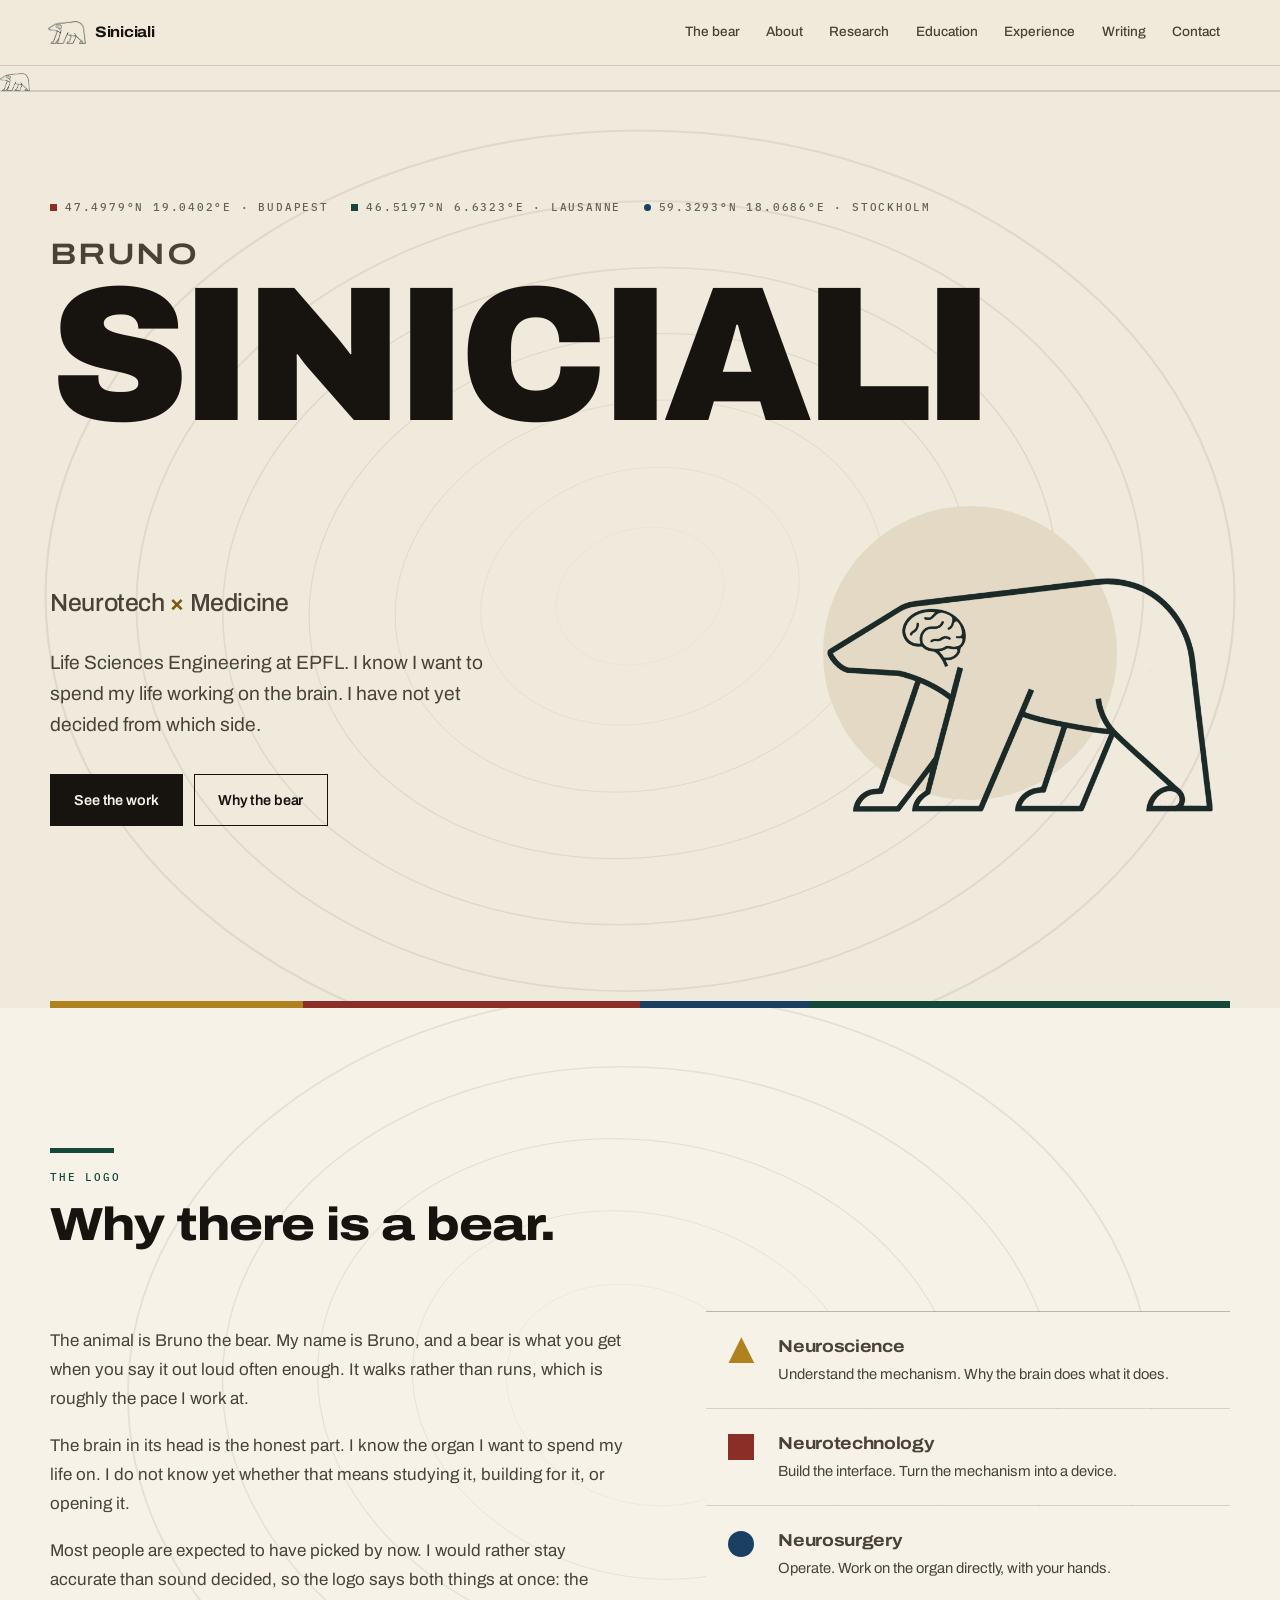
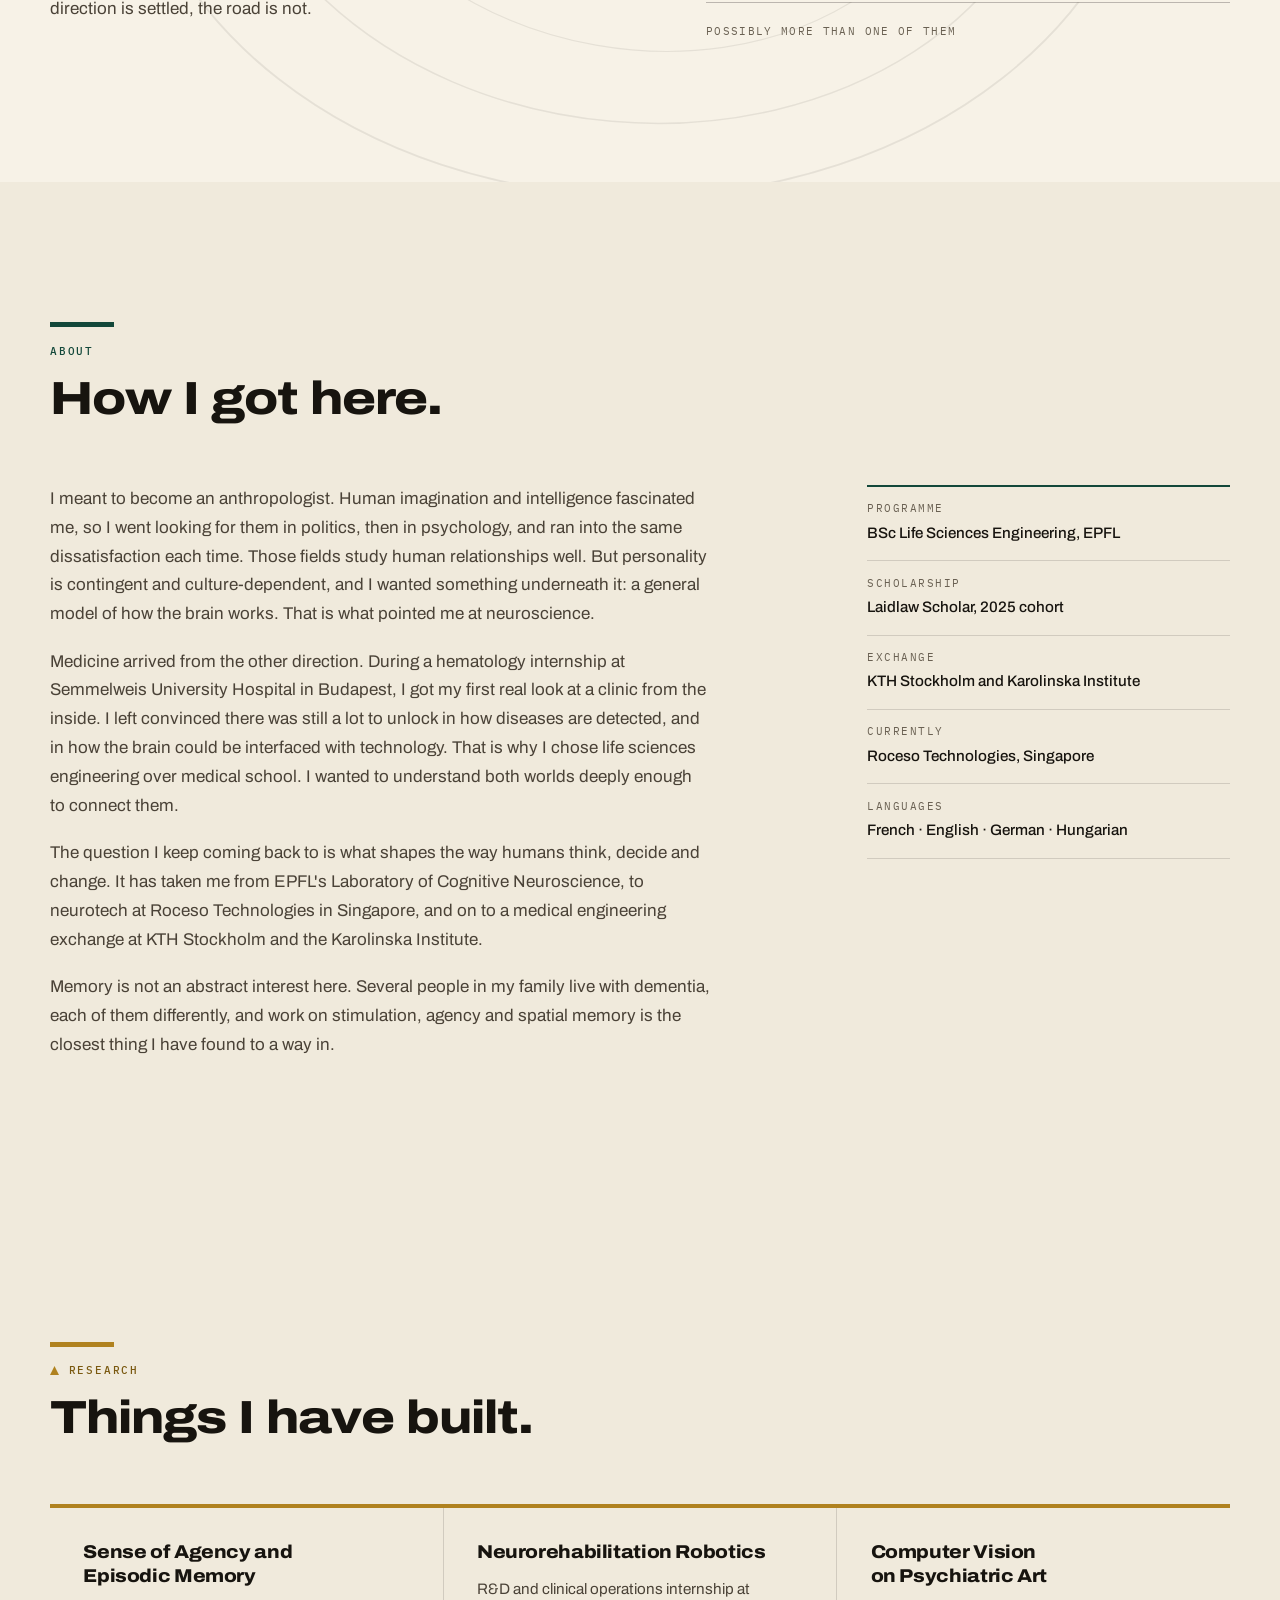
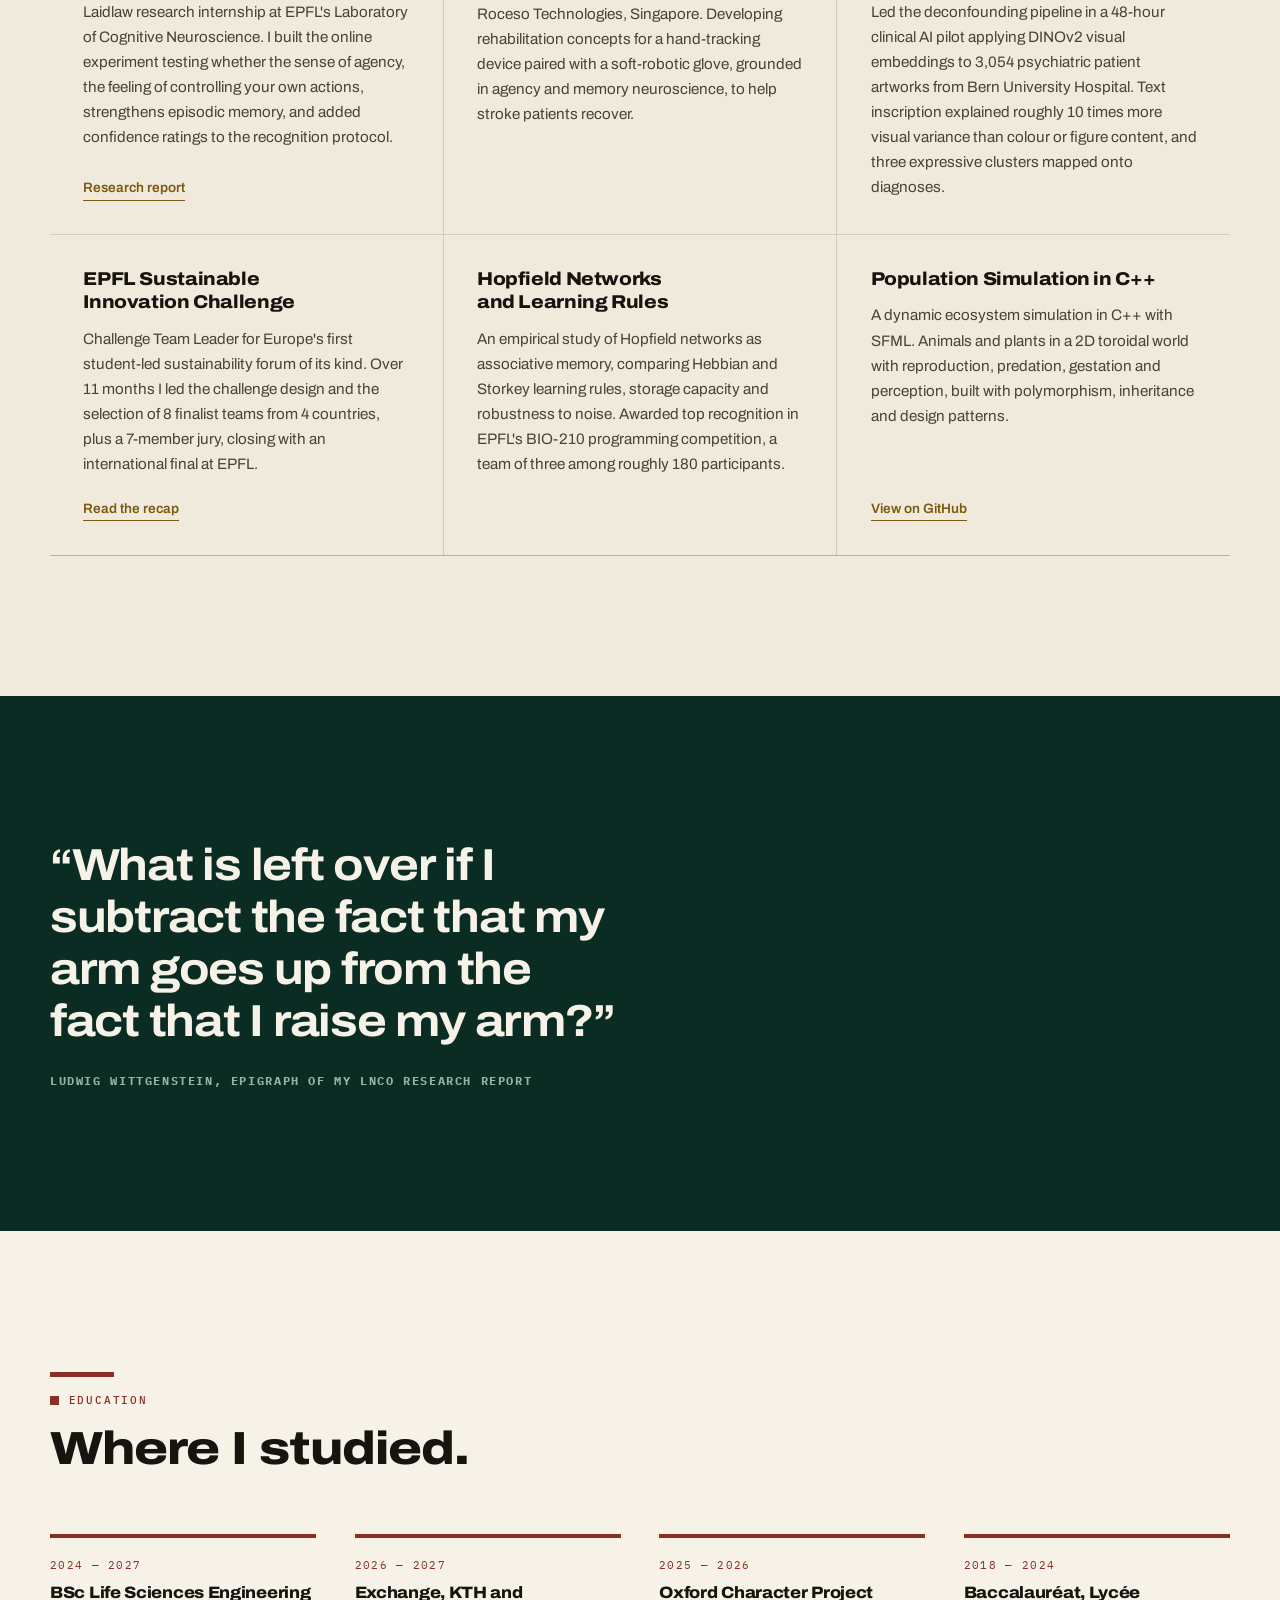
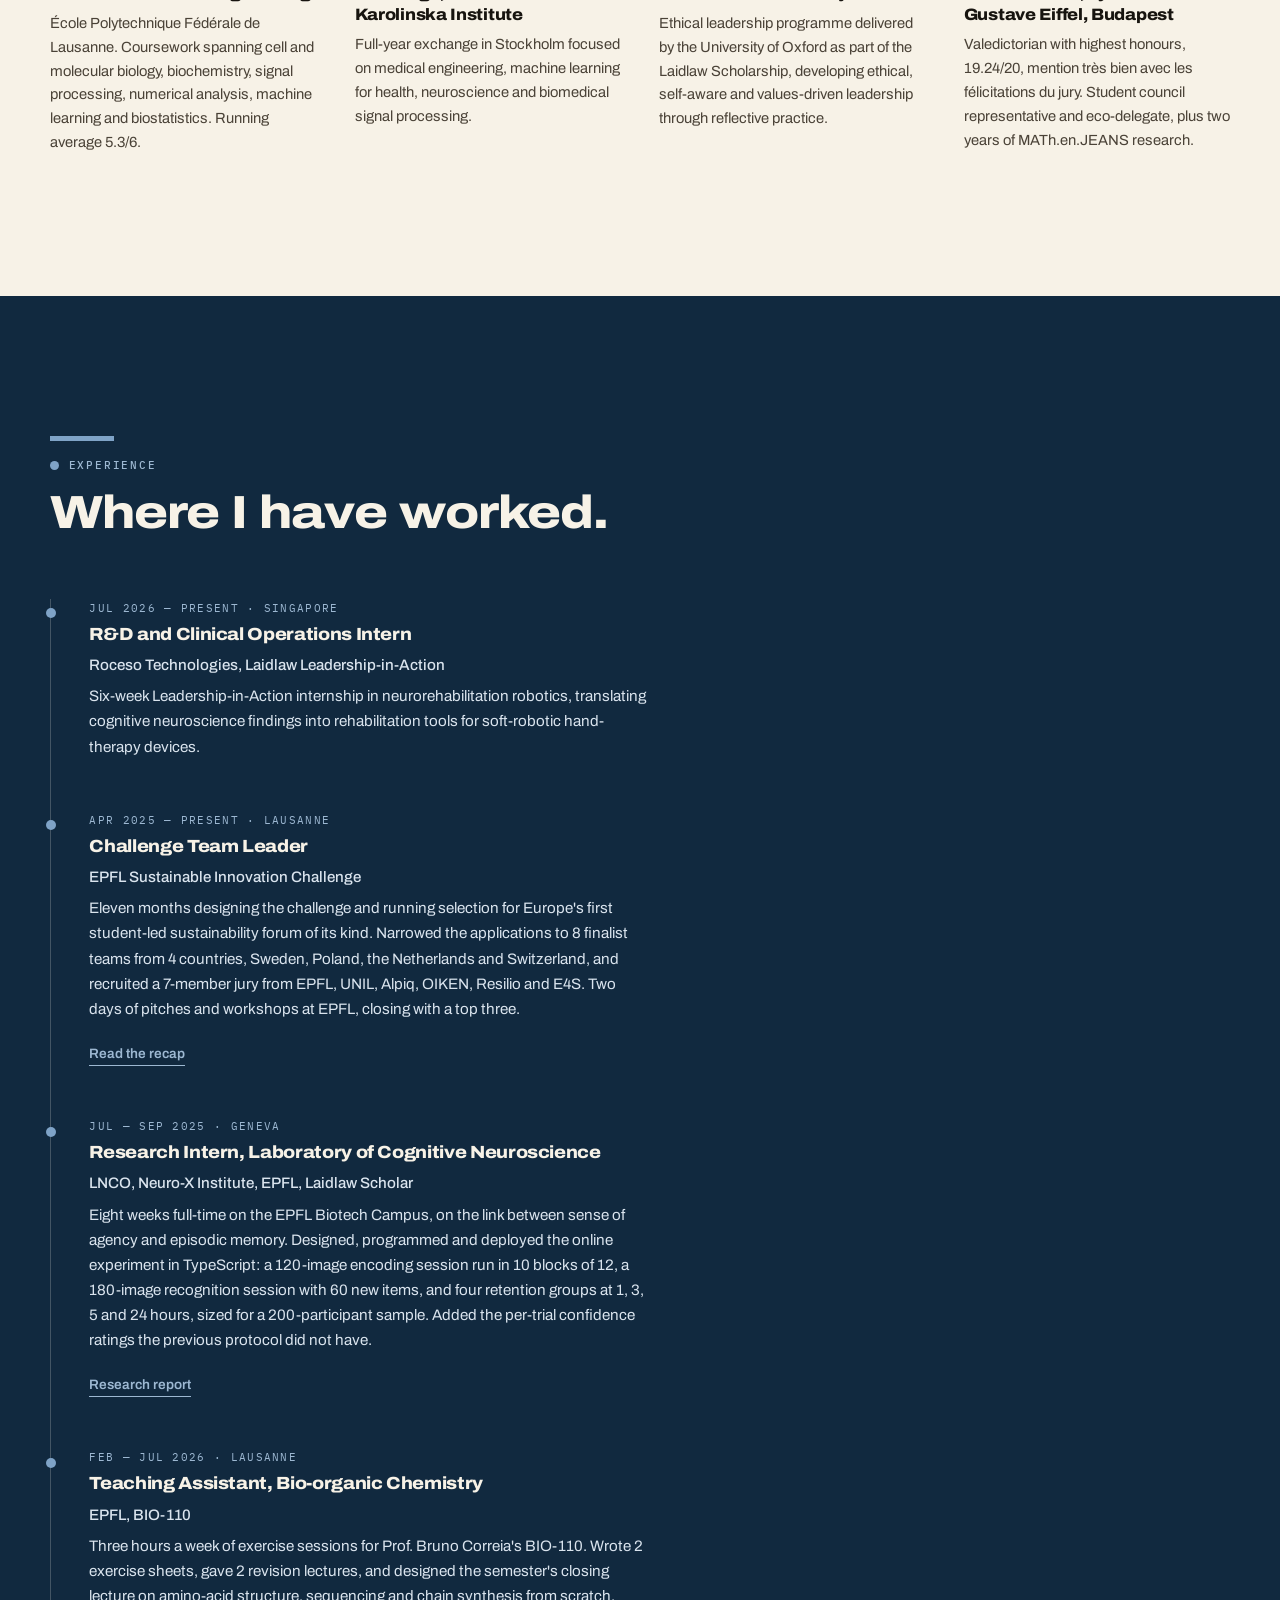
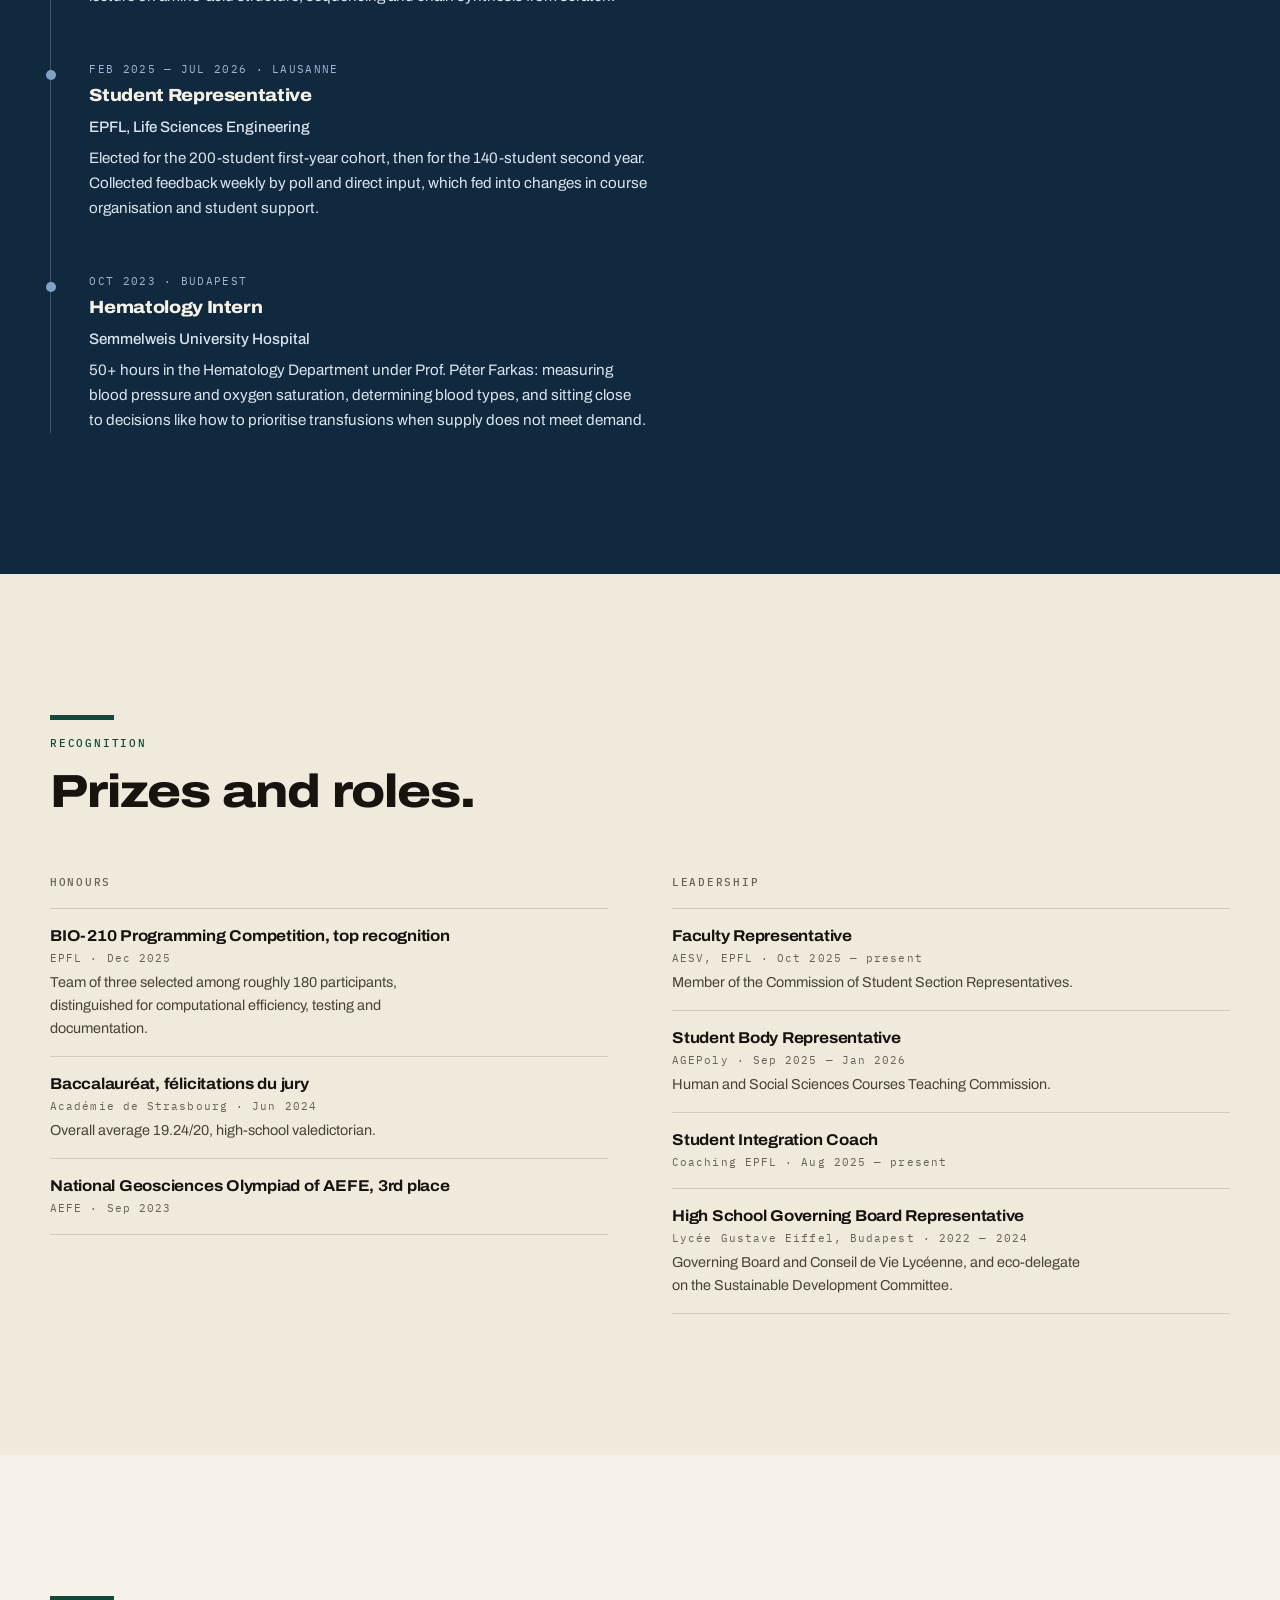
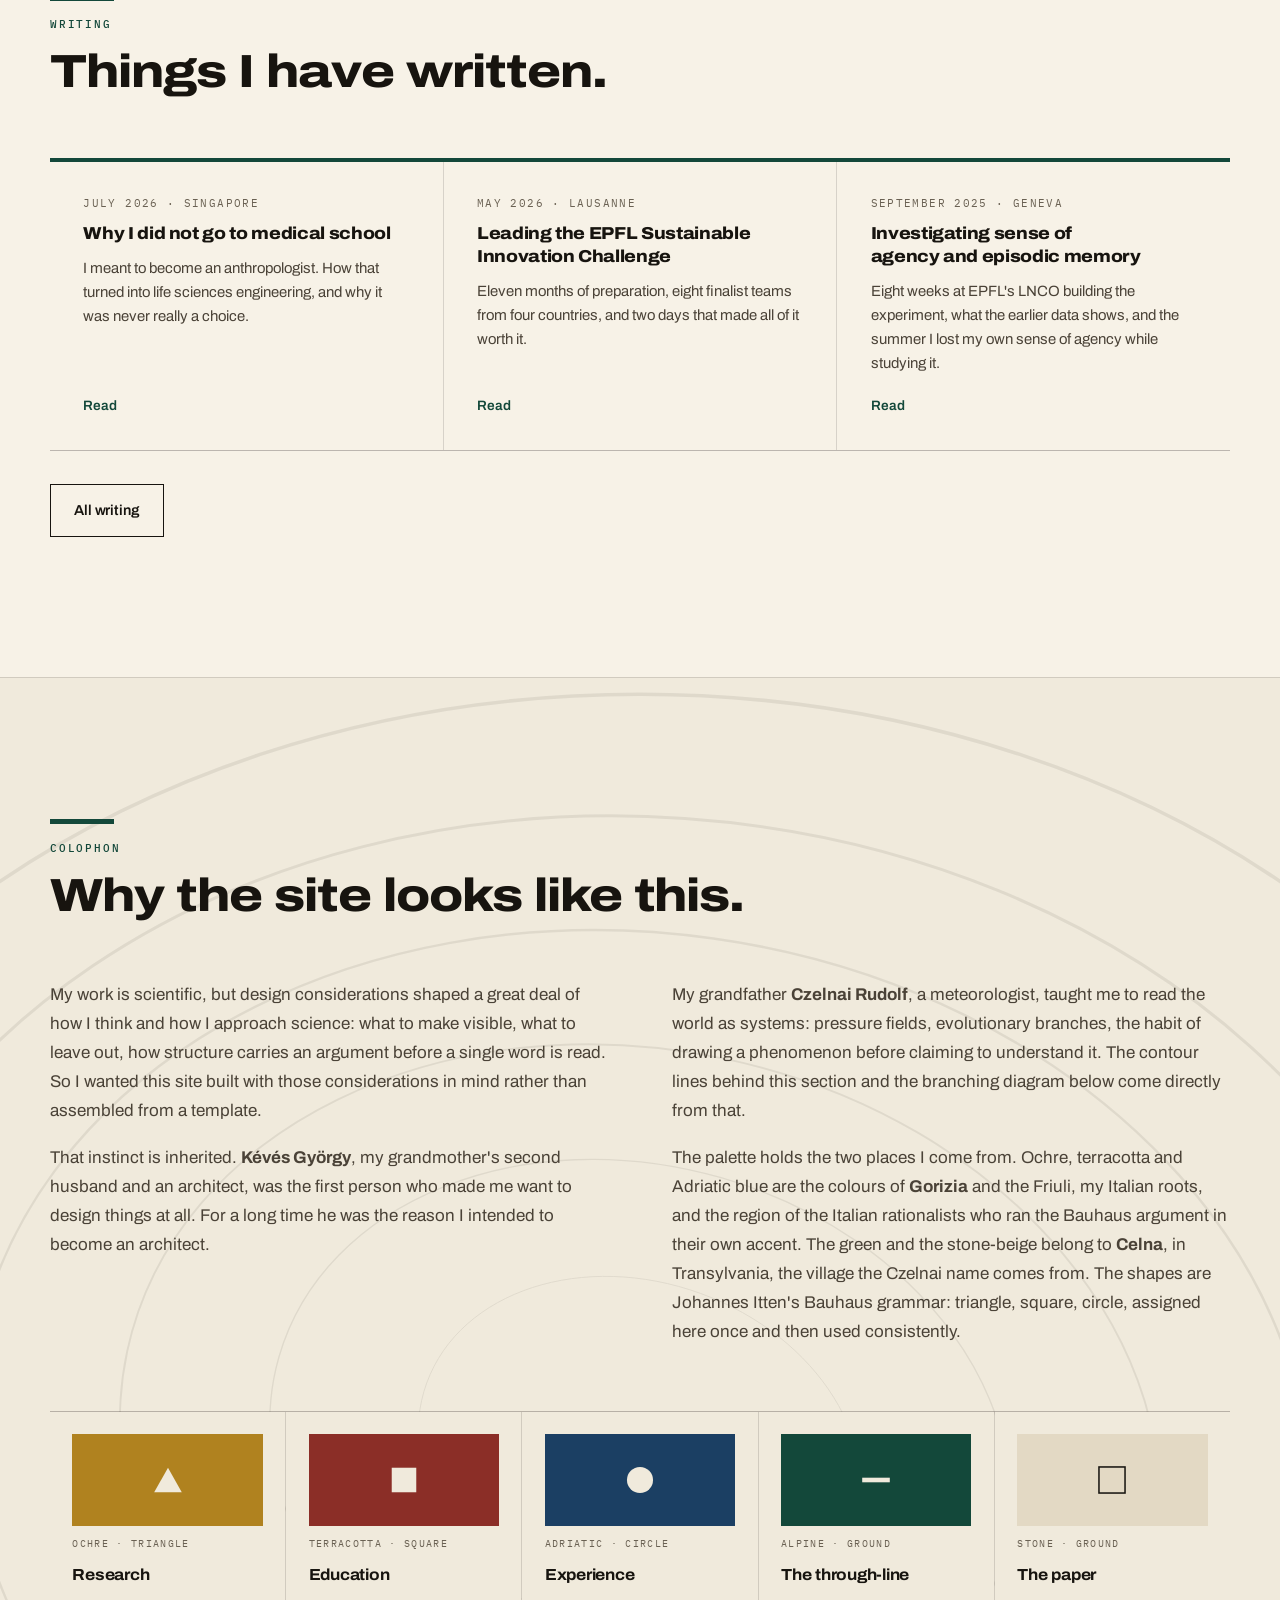
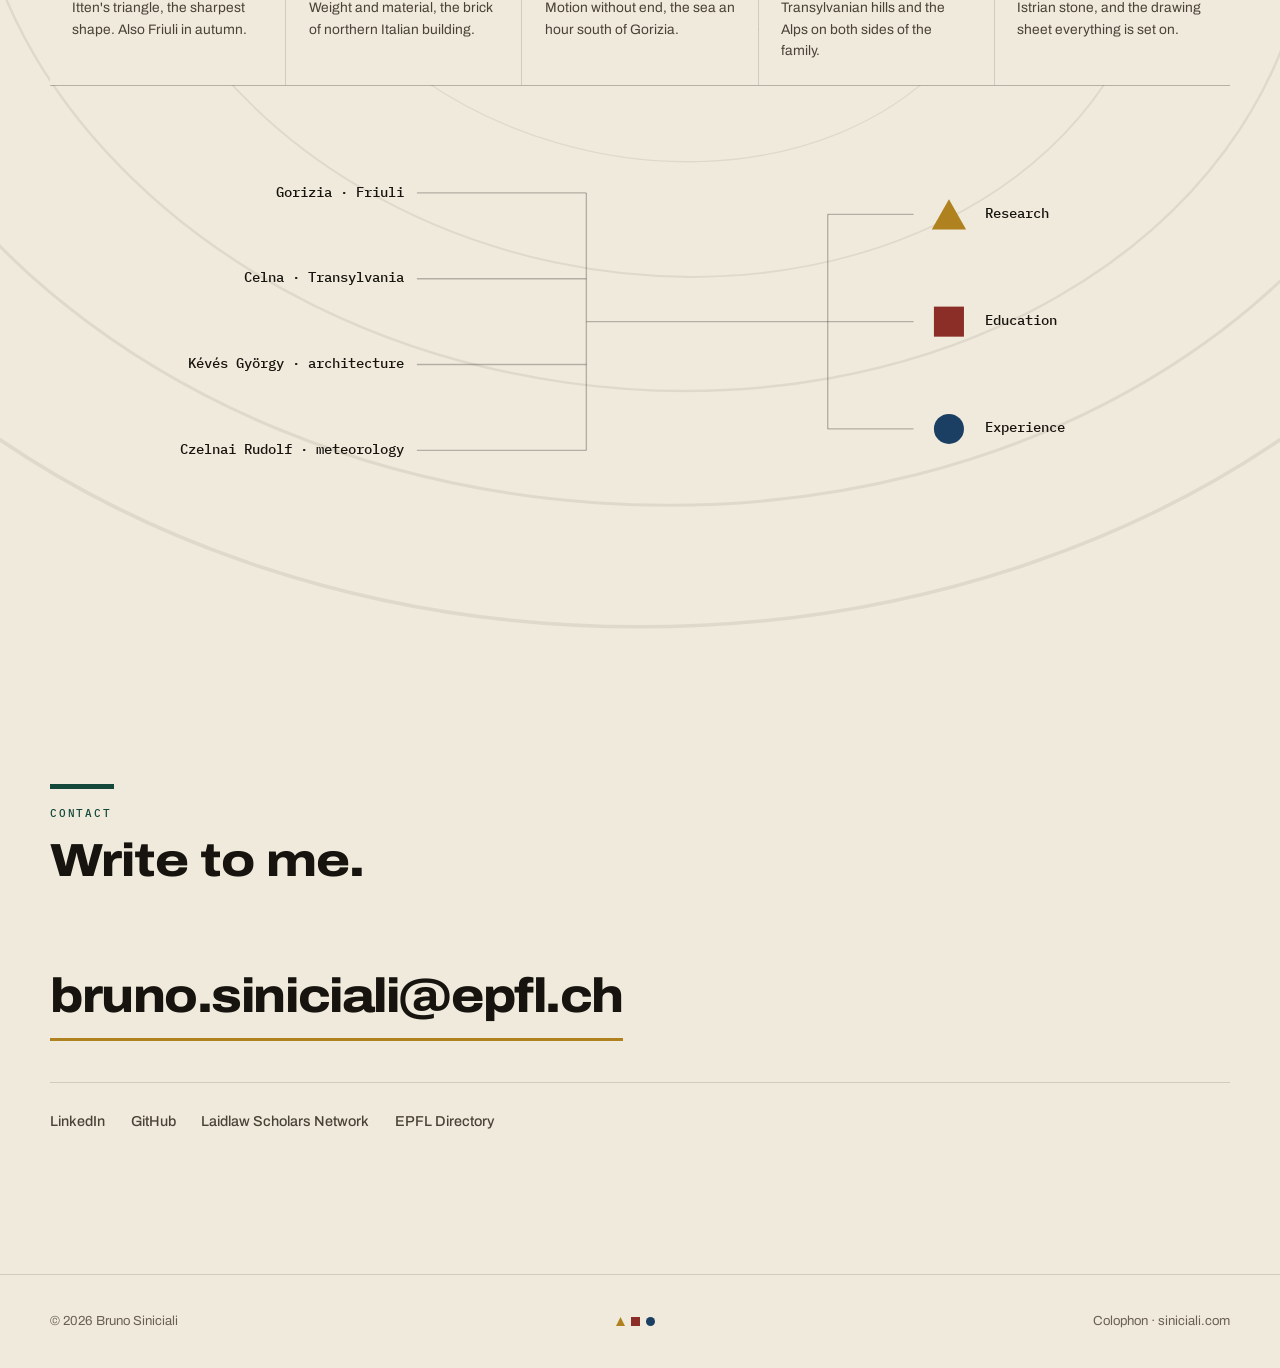
==== commit fefec521: "Update print statement from 'Hello' to 'Goodbye'" ====
--- a/index.html
+++ b/index.html
@@ -3,16 +3,16 @@
   <head>
     <meta charset="UTF-8" />
     <meta name="viewport" content="width=device-width, initial-scale=1.0" />
-    <title>Bruno Raphaël Siniciali — Neurotech × Medicine, EPFL</title>
+    <title>Bruno Siniciali</title>
     <meta
       name="description"
-      content="Bruno Raphaël Siniciali — EPFL Life Sciences Engineering student and Laidlaw Scholar building toward neurosurgery and neurotechnology. Sense-of-agency research at EPFL's LNCO, rehabilitation robotics in Singapore."
+      content="Bruno Siniciali. Life Sciences Engineering at EPFL and Laidlaw Scholar, working toward the brain: neuroscience, neurotechnology, neurosurgery, or all three. Sense-of-agency research at EPFL's LNCO and rehabilitation robotics in Singapore."
     />
     <link rel="icon" type="image/png" href="assets/favicon.png" />
     <link rel="preconnect" href="https://fonts.googleapis.com" />
     <link rel="preconnect" href="https://fonts.gstatic.com" crossorigin />
     <link
-      href="https://fonts.googleapis.com/css2?family=Archivo:wght@400;500;600;700;800;900&family=IBM+Plex+Mono:wght@400;500&display=swap"
+      href="https://fonts.googleapis.com/css2?family=Archivo:wdth,wght@62..125,400..900&family=IBM+Plex+Mono:wght@400;500&display=swap"
       rel="stylesheet"
     />
     <link rel="stylesheet" href="assets/style.css" />
@@ -33,6 +33,7 @@
         ☰
       </button>
       <ul id="navLinks">
+        <li><a href="#bear">The bear</a></li>
         <li><a href="#about">About</a></li>
         <li><a href="#research">Research</a></li>
         <li><a href="#education">Education</a></li>
@@ -41,6 +42,12 @@
         <li><a href="#contact">Contact</a></li>
       </ul>
     </nav>
+
+    <div class="walk" aria-hidden="true">
+      <span class="walk-track"></span>
+      <span class="walk-fill" id="walkFill"></span>
+      <img class="walk-bear" id="walkBear" src="assets/bear-logo.png" alt="" />
+    </div>
 
     <header class="hero" id="top">
       <svg
@@ -67,24 +74,28 @@
       </svg>
 
       <div class="container">
+        <p class="eyebrow origins rise d1">
+          <span>47.4979°N 19.0402°E · Budapest</span>
+          <span>46.5197°N 6.6323°E · Lausanne</span>
+          <span>59.3293°N 18.0686°E · Stockholm</span>
+        </p>
+
+        <h1 class="hero-name">
+          <span class="hn-first rise d1">Bruno</span>
+          <span class="hn-last rise d2">Siniciali</span>
+        </h1>
+
         <div class="hero-inner">
           <div class="hero-copy">
-            <p class="eyebrow origins rise d1">
-              <span>45.9411°N 13.6222°E · Gorizia</span>
-              <span>46.1300°N 23.5400°E · Celna</span>
-            </p>
-            <h1 class="hero-name rise d2">Bruno Raphaël<br />Siniciali</h1>
-            <p class="hero-tag rise d3">
-              Neurotech <span>×</span> Medicine
-            </p>
+            <p class="hero-tag rise d3">Neurotech <b>×</b> Medicine</p>
             <p class="lead rise d3">
-              Life Sciences Engineering at EPFL, somewhere between two paths I
-              love — medicine and neuroscience — and slowly figuring out that
-              the answer might just be both.
+              Life Sciences Engineering at EPFL. I know I want to spend my
+              life working on the brain. I have not yet decided from which
+              side.
             </p>
             <div class="actions rise d4">
               <a class="btn btn-solid" href="#research">See the work</a>
-              <a class="btn btn-line" href="#contact">Get in touch</a>
+              <a class="btn btn-line" href="#bear">Why the bear</a>
             </div>
           </div>
           <figure class="hero-art rise d2">
@@ -92,65 +103,139 @@
             <img src="assets/bear-logo.png" alt="" />
           </figure>
         </div>
+
         <div class="spectrum rise d4" aria-hidden="true">
           <span></span><span></span><span></span><span></span>
         </div>
       </div>
     </header>
+
+    <section class="section bear" id="bear">
+      <svg
+        class="isobars"
+        viewBox="0 0 900 600"
+        preserveAspectRatio="xMidYMid slice"
+        aria-hidden="true"
+      >
+        <defs>
+          <path
+            id="iso-c"
+            d="M450 120c165 0 300 105 300 235S615 590 450 590 150 485 150 355 285 120 450 120Z"
+          />
+        </defs>
+        <g fill="none" stroke="currentColor" stroke-width="1.1">
+          <use href="#iso-c" transform="translate(450 300) scale(1.2) translate(-450 -355)" />
+          <use href="#iso-c" transform="translate(450 300) rotate(5) scale(.98) translate(-450 -355)" />
+          <use href="#iso-c" transform="translate(450 300) rotate(10) scale(.76) translate(-450 -355)" />
+          <use href="#iso-c" transform="translate(450 300) rotate(15) scale(.54) translate(-450 -355)" />
+          <use href="#iso-c" transform="translate(450 300) rotate(20) scale(.32) translate(-450 -355)" />
+        </g>
+      </svg>
+
+      <div class="container">
+        <div class="sec-head reveal">
+          <span class="sec-bar"></span>
+          <span class="eyebrow">The logo</span>
+          <h2>Why there is a bear.</h2>
+        </div>
+
+        <div class="bear-grid">
+          <div class="prose reveal">
+            <p>
+              The animal is Bruno the bear. My name is Bruno, and a bear is
+              what you get when you say it out loud often enough. It walks
+              rather than runs, which is roughly the pace I work at.
+            </p>
+            <p>
+              The brain in its head is the honest part. I know the organ I
+              want to spend my life on. I do not know yet whether that means
+              studying it, building for it, or opening it.
+            </p>
+            <p>
+              Most people are expected to have picked by now. I would rather
+              stay accurate than sound decided, so the logo says both things
+              at once: the direction is settled, the road is not.
+            </p>
+          </div>
+
+          <div class="reveal">
+            <ul class="paths">
+              <li>
+                <span class="path-shape tri" aria-hidden="true"></span>
+                <span>
+                  <b>Neuroscience</b>
+                  <span>Understand the mechanism. Why the brain does what it does.</span>
+                </span>
+              </li>
+              <li>
+                <span class="path-shape sq" aria-hidden="true"></span>
+                <span>
+                  <b>Neurotechnology</b>
+                  <span>Build the interface. Turn the mechanism into a device.</span>
+                </span>
+              </li>
+              <li>
+                <span class="path-shape ci" aria-hidden="true"></span>
+                <span>
+                  <b>Neurosurgery</b>
+                  <span>Operate. Work on the organ directly, with your hands.</span>
+                </span>
+              </li>
+            </ul>
+            <p class="paths-note">Possibly more than one of them</p>
+          </div>
+        </div>
+      </div>
+    </section>
 
     <section class="section" id="about">
       <div class="container">
         <div class="sec-head reveal">
           <span class="sec-bar"></span>
           <span class="eyebrow">About</span>
-          <h2>Building toward neurosurgery and neurotechnology.</h2>
+          <h2>How I got here.</h2>
         </div>
         <div class="about-grid">
           <div class="prose reveal">
             <p>
               I meant to become an anthropologist. Human imagination and
               intelligence fascinated me, so I went looking for them in
-              politics and then in psychology — and ran into the same
+              politics, then in psychology, and ran into the same
               dissatisfaction each time. Those fields study human
-              relationships beautifully, but personality is contingent and
-              culture-dependent, and I wanted something underneath that: a
-              general model of how the brain actually works. That is what
-              pointed me at neuroscience.
+              relationships well. But personality is contingent and
+              culture-dependent, and I wanted something underneath it: a
+              general model of how the brain works. That is what pointed me
+              at neuroscience.
             </p>
             <p>
               Medicine arrived from the other direction. During a hematology
               internship at Semmelweis University Hospital in Budapest, I got
-              my first real look at a clinic from the inside, and left
-              convinced there was still so much to unlock — in how diseases
-              are detected, and in how the brain could be interfaced with
-              technology. That conviction is why I chose life sciences
-              engineering over medical school: I wanted to understand both
-              worlds deeply enough to help bridge them.
-            </p>
-            <p>
-              The question I keep coming back to is what shapes the way humans
-              think, decide, and change. It has taken me from EPFL's
+              my first real look at a clinic from the inside. I left
+              convinced there was still a lot to unlock in how diseases are
+              detected, and in how the brain could be interfaced with
+              technology. That is why I chose life sciences engineering over
+              medical school. I wanted to understand both worlds deeply
+              enough to connect them.
+            </p>
+            <p>
+              The question I keep coming back to is what shapes the way
+              humans think, decide and change. It has taken me from EPFL's
               Laboratory of Cognitive Neuroscience, to neurotech at Roceso
-              Technologies in Singapore, and on to a medical-engineering
-              exchange at KTH Stockholm and the Karolinska Institute. Memory
-              is not an abstract interest here: several people in my family
-              live with dementia, each of them differently, and work on
-              stimulation, agency and spatial memory is the closest thing I
-              have found to a way in.
-            </p>
-            <p>
-              I want to operate on the brain and build the things that extend
-              what surgery can do — not as competing ambitions, but as one
-              coherent one. The kind of goal that takes twenty years and looks
-              slightly unreasonable from the outside, which is usually a good
-              sign.
+              Technologies in Singapore, and on to a medical engineering
+              exchange at KTH Stockholm and the Karolinska Institute.
+            </p>
+            <p>
+              Memory is not an abstract interest here. Several people in my
+              family live with dementia, each of them differently, and work
+              on stimulation, agency and spatial memory is the closest thing
+              I have found to a way in.
             </p>
           </div>
           <aside class="spec reveal">
             <dl>
               <div>
                 <dt>Programme</dt>
-                <dd>BSc Life Sciences Engineering, EPFL — 5.3/6</dd>
+                <dd>BSc Life Sciences Engineering, EPFL</dd>
               </div>
               <div>
                 <dt>Scholarship</dt>
@@ -158,7 +243,7 @@
               </div>
               <div>
                 <dt>Exchange</dt>
-                <dd>KTH Stockholm &amp; Karolinska Institute</dd>
+                <dd>KTH Stockholm and Karolinska Institute</dd>
               </div>
               <div>
                 <dt>Currently</dt>
@@ -178,18 +263,18 @@
       <div class="container">
         <div class="sec-head reveal">
           <span class="sec-bar"></span>
-          <span class="eyebrow"><span class="glyph glyph-tri"></span>Research &amp; Projects</span>
-          <h2>Where the hypothesis meets the build.</h2>
+          <span class="eyebrow"><span class="glyph glyph-tri"></span>Research</span>
+          <h2>Things I have built.</h2>
         </div>
         <div class="work-grid reveal">
           <article class="card">
-            <h3>Sense of Agency &amp; Episodic Memory</h3>
+            <h3>Sense of Agency and Episodic Memory</h3>
             <p>
               Laidlaw research internship at EPFL's Laboratory of Cognitive
-              Neuroscience. I built an online experimental application testing
-              whether the sense of agency — the feeling of controlling one's
-              actions — strengthens episodic memory, and added confidence
-              ratings to the recognition protocol.
+              Neuroscience. I built the online experiment testing whether the
+              sense of agency, the feeling of controlling your own actions,
+              strengthens episodic memory, and added confidence ratings to
+              the recognition protocol.
             </p>
             <a
               class="card-link"
@@ -202,21 +287,21 @@
           <article class="card">
             <h3>Neurorehabilitation Robotics</h3>
             <p>
-              R&amp;D and clinical-operations internship at Roceso
-              Technologies, Singapore — developing rehabilitation concepts for
+              R&amp;D and clinical operations internship at Roceso
+              Technologies, Singapore. Developing rehabilitation concepts for
               a hand-tracking device paired with a soft-robotic glove,
-              grounded in agency–memory neuroscience, to help stroke patients
-              recover.
+              grounded in agency and memory neuroscience, to help stroke
+              patients recover.
             </p>
           </article>
           <article class="card">
             <h3>Computer Vision on Psychiatric Art</h3>
             <p>
-              Led the deconfounding pipeline in a 48-hour clinical-AI pilot
+              Led the deconfounding pipeline in a 48-hour clinical AI pilot
               applying DINOv2 visual embeddings to 3,054 psychiatric patient
-              artworks from Bern University Hospital — showing text inscription
-              explains ~10× more visual variance than colour or figure
-              content, and surfacing three expressive clusters mapped onto
+              artworks from Bern University Hospital. Text inscription
+              explained roughly 10 times more visual variance than colour or
+              figure content, and three expressive clusters mapped onto
               diagnoses.
             </p>
           </article>
@@ -225,30 +310,30 @@
             <p>
               Challenge Team Leader for Europe's first student-led
               sustainability forum of its kind. Over 11 months I led the
-              challenge design and the selection of teams and jurors,
-              culminating in an international final at EPFL with finalist
-              teams from Sweden, Poland, the Netherlands and Switzerland.
+              challenge design and the selection of 8 finalist teams from 4
+              countries, plus a 7-member jury, closing with an international
+              final at EPFL.
             </p>
             <a class="card-link" href="blog/sustainable-innovation-challenge-2026.html"
               >Read the recap</a
             >
           </article>
           <article class="card">
-            <h3>Hopfield Networks &amp; Learning Rules</h3>
-            <p>
-              An empirical study of Hopfield networks as associative memory —
+            <h3>Hopfield Networks and Learning Rules</h3>
+            <p>
+              An empirical study of Hopfield networks as associative memory,
               comparing Hebbian and Storkey learning rules, storage capacity
               and robustness to noise. Awarded top recognition in EPFL's
-              BIO-210 programming competition, a team of three among ~180
-              participants.
+              BIO-210 programming competition, a team of three among roughly
+              180 participants.
             </p>
           </article>
           <article class="card">
             <h3>Population Simulation in C++</h3>
             <p>
-              A dynamic ecosystem simulation in C++ with SFML: animals and
+              A dynamic ecosystem simulation in C++ with SFML. Animals and
               plants in a 2D toroidal world with reproduction, predation,
-              gestation and perception — built with polymorphism, inheritance
+              gestation and perception, built with polymorphism, inheritance
               and design patterns.
             </p>
             <a
@@ -268,7 +353,7 @@
         <blockquote class="reveal">
           “What is left over if I subtract the fact that my arm goes up from
           the fact that I raise my arm?”
-          <cite>Ludwig Wittgenstein — epigraph of my LNCO research report</cite>
+          <cite>Ludwig Wittgenstein, epigraph of my LNCO research report</cite>
         </blockquote>
       </div>
     </section>
@@ -278,22 +363,22 @@
         <div class="sec-head reveal">
           <span class="sec-bar"></span>
           <span class="eyebrow"><span class="glyph"></span>Education</span>
-          <h2>The foundation, poured one course at a time.</h2>
+          <h2>Where I studied.</h2>
         </div>
         <div class="edu-grid">
           <div class="edu reveal">
             <span class="when">2024 — 2027</span>
             <h3>BSc Life Sciences Engineering</h3>
             <p>
-              École Polytechnique Fédérale de Lausanne. Grade 5.3/6.
-              Coursework spanning cell &amp; molecular biology, biochemistry,
-              signal processing, numerical analysis, machine learning and
-              biostatistics.
+              École Polytechnique Fédérale de Lausanne. Coursework spanning
+              cell and molecular biology, biochemistry, signal processing,
+              numerical analysis, machine learning and biostatistics. Running
+              average 5.3/6.
             </p>
           </div>
           <div class="edu reveal">
             <span class="when">2026 — 2027</span>
-            <h3>Exchange — KTH &amp; Karolinska Institute</h3>
+            <h3>Exchange, KTH and Karolinska Institute</h3>
             <p>
               Full-year exchange in Stockholm focused on medical engineering,
               machine learning for health, neuroscience and biomedical signal
@@ -304,7 +389,7 @@
             <span class="when">2025 — 2026</span>
             <h3>Oxford Character Project</h3>
             <p>
-              Ethical-leadership programme delivered by the University of
+              Ethical leadership programme delivered by the University of
               Oxford as part of the Laidlaw Scholarship, developing ethical,
               self-aware and values-driven leadership through reflective
               practice.
@@ -312,11 +397,11 @@
           </div>
           <div class="edu reveal">
             <span class="when">2018 — 2024</span>
-            <h3>Baccalauréat — Lycée Gustave Eiffel, Budapest</h3>
+            <h3>Baccalauréat, Lycée Gustave Eiffel, Budapest</h3>
             <p>
               Valedictorian with highest honours, 19.24/20, mention très bien
-              avec les félicitations du jury. Student-council representative
-              and eco-delegate; two years of MATh.en.JEANS research.
+              avec les félicitations du jury. Student council representative
+              and eco-delegate, plus two years of MATh.en.JEANS research.
             </p>
           </div>
         </div>
@@ -328,16 +413,16 @@
         <div class="sec-head reveal">
           <span class="sec-bar"></span>
           <span class="eyebrow"><span class="glyph glyph-circle"></span>Experience</span>
-          <h2>The practice — returning to the same problem until it becomes second nature.</h2>
+          <h2>Where I have worked.</h2>
         </div>
         <div class="timeline">
           <div class="t-item reveal">
             <span class="when">Jul 2026 — present · Singapore</span>
-            <h3>R&amp;D &amp; Clinical Operations Intern</h3>
-            <p class="t-org">Roceso Technologies — Laidlaw Leadership-in-Action</p>
+            <h3>R&amp;D and Clinical Operations Intern</h3>
+            <p class="t-org">Roceso Technologies, Laidlaw Leadership-in-Action</p>
             <p>
               Six-week Leadership-in-Action internship in neurorehabilitation
-              robotics, translating cognitive-neuroscience findings into
+              robotics, translating cognitive neuroscience findings into
               rehabilitation tools for soft-robotic hand-therapy devices.
             </p>
           </div>
@@ -346,10 +431,13 @@
             <h3>Challenge Team Leader</h3>
             <p class="t-org">EPFL Sustainable Innovation Challenge</p>
             <p>
-              Led the design of the challenge and the selection of both
-              participating teams and jurors for Europe's first student-led
-              sustainability forum of its kind, uniting students, researchers
-              and industry leaders for an international final at EPFL.
+              Eleven months designing the challenge and running selection for
+              Europe's first student-led sustainability forum of its kind.
+              Narrowed the applications to 8 finalist teams from 4 countries,
+              Sweden, Poland, the Netherlands and Switzerland, and recruited a
+              7-member jury from EPFL, UNIL, Alpiq, OIKEN, Resilio and E4S.
+              Two days of pitches and workshops at EPFL, closing with a top
+              three.
             </p>
             <a class="card-link" href="blog/sustainable-innovation-challenge-2026.html"
               >Read the recap</a
@@ -357,13 +445,17 @@
           </div>
           <div class="t-item reveal">
             <span class="when">Jul — Sep 2025 · Geneva</span>
-            <h3>Research Intern — Laboratory of Cognitive Neuroscience</h3>
-            <p class="t-org">LNCO, Neuro-X Institute, EPFL — Laidlaw Scholar</p>
-            <p>
-              Eight-week full-time research internship on the EPFL Biotech
-              Campus, investigating the links between the sense of agency and
-              episodic memory. Designed, programmed and deployed an online
-              experimental platform for large-scale data collection.
+            <h3>Research Intern, Laboratory of Cognitive Neuroscience</h3>
+            <p class="t-org">LNCO, Neuro-X Institute, EPFL, Laidlaw Scholar</p>
+            <p>
+              Eight weeks full-time on the EPFL Biotech Campus, on the link
+              between sense of agency and episodic memory. Designed,
+              programmed and deployed the online experiment in TypeScript: a
+              120-image encoding session run in 10 blocks of 12, a 180-image
+              recognition session with 60 new items, and four retention
+              groups at 1, 3, 5 and 24 hours, sized for a 200-participant
+              sample. Added the per-trial confidence ratings the previous
+              protocol did not have.
             </p>
             <a
               class="card-link"
@@ -375,23 +467,25 @@
           </div>
           <div class="t-item reveal">
             <span class="when">Feb — Jul 2026 · Lausanne</span>
-            <h3>Teaching Assistant — Bio-organic Chemistry</h3>
+            <h3>Teaching Assistant, Bio-organic Chemistry</h3>
             <p class="t-org">EPFL, BIO-110</p>
             <p>
-              Teaching assistant for Prof. Bruno Correia's course: weekly
-              exercise sessions, exercise sheets and revision lectures, and a
-              final lecture on amino-acid structure, sequencing and peptide
-              synthesis designed from scratch.
+              Three hours a week of exercise sessions for Prof. Bruno
+              Correia's BIO-110. Wrote 2 exercise sheets, gave 2 revision
+              lectures, and designed the semester's closing lecture on
+              amino-acid structure, sequencing and chain synthesis from
+              scratch.
             </p>
           </div>
           <div class="t-item reveal">
             <span class="when">Feb 2025 — Jul 2026 · Lausanne</span>
             <h3>Student Representative</h3>
-            <p class="t-org">EPFL — Life Sciences Engineering</p>
-            <p>
-              Elected representative for the first- and second-year cohorts,
-              around 340 students, channelling peer feedback into tangible
-              changes in course organisation and student support.
+            <p class="t-org">EPFL, Life Sciences Engineering</p>
+            <p>
+              Elected for the 200-student first-year cohort, then for the
+              140-student second year. Collected feedback weekly by poll and
+              direct input, which fed into changes in course organisation and
+              student support.
             </p>
           </div>
           <div class="t-item reveal">
@@ -399,9 +493,10 @@
             <h3>Hematology Intern</h3>
             <p class="t-org">Semmelweis University Hospital</p>
             <p>
-              Clinical internship in the Hematology Department under Prof.
-              Péter Farkas — an early, formative encounter with the human side
-              of medicine.
+              50+ hours in the Hematology Department under Prof. Péter
+              Farkas: measuring blood pressure and oxygen saturation,
+              determining blood types, and sitting close to decisions like how
+              to prioritise transfusions when supply does not meet demand.
             </p>
           </div>
         </div>
@@ -412,27 +507,29 @@
       <div class="container">
         <div class="sec-head reveal">
           <span class="sec-bar"></span>
-          <span class="eyebrow">Recognition &amp; Involvement</span>
+          <span class="eyebrow">Recognition</span>
+          <h2>Prizes and roles.</h2>
         </div>
         <div class="rec-grid">
           <div class="reveal">
             <h3>Honours</h3>
             <ul class="rows">
               <li>
-                <b>BIO-210 Programming Competition — top recognition</b>
+                <b>BIO-210 Programming Competition, top recognition</b>
                 <span class="meta">EPFL · Dec 2025</span>
                 <p>
-                  Team of three selected among ~180 participants; distinguished
-                  for computational efficiency, testing and documentation.
+                  Team of three selected among roughly 180 participants,
+                  distinguished for computational efficiency, testing and
+                  documentation.
                 </p>
               </li>
               <li>
-                <b>Baccalauréat — félicitations du jury</b>
+                <b>Baccalauréat, félicitations du jury</b>
                 <span class="meta">Académie de Strasbourg · Jun 2024</span>
                 <p>Overall average 19.24/20, high-school valedictorian.</p>
               </li>
               <li>
-                <b>National Geosciences Olympiad of AEFE — 3rd place</b>
+                <b>National Geosciences Olympiad of AEFE, 3rd place</b>
                 <span class="meta">AEFE · Sep 2023</span>
               </li>
             </ul>
@@ -448,29 +545,18 @@
               <li>
                 <b>Student Body Representative</b>
                 <span class="meta">AGEPoly · Sep 2025 — Jan 2026</span>
-                <p>
-                  Human and Social Sciences Courses Teaching Commission.
-                </p>
+                <p>Human and Social Sciences Courses Teaching Commission.</p>
               </li>
               <li>
                 <b>Student Integration Coach</b>
                 <span class="meta">Coaching EPFL · Aug 2025 — present</span>
-              </li>
-              <li>
-                <b>Earthquake relief fundraiser</b>
-                <span class="meta">Lycée Gustave Eiffel, Budapest · 2023</span>
-                <p>
-                  Initiated and organised a school-wide collection for victims
-                  of the 2023 Turkey earthquake, after a classmate was directly
-                  affected.
-                </p>
               </li>
               <li>
                 <b>High School Governing Board Representative</b>
                 <span class="meta">Lycée Gustave Eiffel, Budapest · 2022 — 2024</span>
                 <p>
-                  Governing Board and Conseil de Vie Lycéenne; eco-delegate on
-                  the Sustainable Development Committee.
+                  Governing Board and Conseil de Vie Lycéenne, and eco-delegate
+                  on the Sustainable Development Committee.
                 </p>
               </li>
             </ul>
@@ -484,15 +570,15 @@
         <div class="sec-head reveal">
           <span class="sec-bar"></span>
           <span class="eyebrow">Writing</span>
-          <h2>Notes from the lab, the clinic and everywhere in between.</h2>
+          <h2>Things I have written.</h2>
         </div>
         <div class="writing-grid reveal">
           <a class="post-card" href="blog/choosing-life-sciences-engineering.html">
             <span class="when">July 2026 · Singapore</span>
-            <h3>Why I Chose Engineering Over Medical School</h3>
-            <p>
-              On the hematology ward in Budapest that convinced me the answer
-              wasn't medicine or engineering — it was both.
+            <h3>Why I did not go to medical school</h3>
+            <p>
+              I meant to become an anthropologist. How that turned into life
+              sciences engineering, and why it was never really a choice.
             </p>
             <span class="more">Read</span>
           </a>
@@ -500,19 +586,18 @@
             <span class="when">May 2026 · Lausanne</span>
             <h3>Leading the EPFL Sustainable Innovation Challenge</h3>
             <p>
-              Eleven months of building a challenge from scratch, eight
-              finalist teams, and what I learned about the gaps that let ideas
-              scale.
+              Eleven months of preparation, eight finalist teams from four
+              countries, and two days that made all of it worth it.
             </p>
             <span class="more">Read</span>
           </a>
           <a class="post-card" href="blog/sense-of-agency-episodic-memory.html">
             <span class="when">September 2025 · Geneva</span>
-            <h3>Investigating Sense of Agency &amp; Episodic Memory</h3>
-            <p>
-              Inside my Laidlaw summer at EPFL's LNCO: building an online
-              experiment, wrestling with AI-assisted coding, and what the data
-              is starting to show.
+            <h3>Investigating sense of agency and episodic memory</h3>
+            <p>
+              Eight weeks at EPFL's LNCO building the experiment, what the
+              earlier data shows, and the summer I lost my own sense of
+              agency while studying it.
             </p>
             <span class="more">Read</span>
           </a>
@@ -549,15 +634,15 @@
       <div class="container">
         <div class="sec-head reveal">
           <span class="sec-bar"></span>
-          <span class="eyebrow">Colophon — on the design</span>
-          <h2>Why a scientist builds a website like an architect.</h2>
+          <span class="eyebrow">Colophon</span>
+          <h2>Why the site looks like this.</h2>
         </div>
 
         <div class="lineage-grid">
           <div class="prose reveal">
             <p>
               My work is scientific, but design considerations shaped a great
-              deal of how I think and how I approach science — what to make
+              deal of how I think and how I approach science: what to make
               visible, what to leave out, how structure carries an argument
               before a single word is read. So I wanted this site built with
               those considerations in mind rather than assembled from a
@@ -566,34 +651,27 @@
             <p>
               That instinct is inherited. <strong>Kévés György</strong>, my
               grandmother's second husband and an architect, was the first
-              person who made me want to design things at all — for a long
-              time he was the reason I intended to become an architect. My
-              grandfather <strong>Czelnai Rudolf</strong>, a meteorologist,
+              person who made me want to design things at all. For a long
+              time he was the reason I intended to become an architect.
+            </p>
+          </div>
+          <div class="prose reveal">
+            <p>
+              My grandfather <strong>Czelnai Rudolf</strong>, a meteorologist,
               taught me to read the world as systems: pressure fields,
               evolutionary branches, the habit of drawing a phenomenon before
-              claiming to understand it. The contour lines behind this section
-              and the branching diagram below come directly from that.
-            </p>
-          </div>
-          <div class="prose reveal">
-            <p>
-              My father <strong>Serge Siniciali</strong> works in hydraulic
-              energy — flow, pressure, the engineering of moving water. My
-              mother <strong>Czelnai Éva</strong> worked as a journalist and
-              an interpreter, which is where the languages and the conviction
-              that an idea only counts once it is understood by someone else
-              both come from.
+              claiming to understand it. The contour lines behind this
+              section and the branching diagram below come directly from that.
             </p>
             <p>
               The palette holds the two places I come from. Ochre, terracotta
-              and Adriatic blue are the colours of <strong>Gorizia</strong> and
-              the Friuli — my Italian roots, and the region of the Italian
+              and Adriatic blue are the colours of <strong>Gorizia</strong>
+              and the Friuli, my Italian roots, and the region of the Italian
               rationalists who ran the Bauhaus argument in their own accent.
-              The green and the stone-beige belong to
-              <strong>Celna</strong>, in Transylvania, the village the Czelnai
-              name comes from. The shapes are Johannes Itten's Bauhaus
-              grammar: triangle, square, circle — assigned here, once, and
-              then used consistently.
+              The green and the stone-beige belong to <strong>Celna</strong>,
+              in Transylvania, the village the Czelnai name comes from. The
+              shapes are Johannes Itten's Bauhaus grammar: triangle, square,
+              circle, assigned here once and then used consistently.
             </p>
           </div>
         </div>
@@ -617,7 +695,7 @@
             </div>
             <span class="name">Terracotta · Square</span>
             <b>Education</b>
-            <p>Weight and material — the brick of northern Italian building.</p>
+            <p>Weight and material, the brick of northern Italian building.</p>
           </div>
           <div class="swatch">
             <div class="chip" style="background: var(--blue)">
@@ -627,7 +705,7 @@
             </div>
             <span class="name">Adriatic · Circle</span>
             <b>Experience</b>
-            <p>Motion without end; the sea an hour south of Gorizia.</p>
+            <p>Motion without end, the sea an hour south of Gorizia.</p>
           </div>
           <div class="swatch">
             <div class="chip" style="background: var(--green)">
@@ -660,42 +738,39 @@
         </div>
 
         <div class="tree-wrap reveal">
-          <svg class="tree" viewBox="0 0 1100 400" role="img"
-            aria-label="Branching diagram of influences converging into research, education and experience">
+          <svg class="tree" viewBox="0 0 1100 320" role="img"
+            aria-label="Branching diagram: two places of origin and two grandparents converging into research, education and experience">
             <g>
               <line x1="342" y1="40" x2="500" y2="40" />
-              <line x1="342" y1="104" x2="500" y2="104" />
-              <line x1="342" y1="168" x2="500" y2="168" />
-              <line x1="342" y1="232" x2="500" y2="232" />
-              <line x1="342" y1="296" x2="500" y2="296" />
-              <line x1="342" y1="360" x2="500" y2="360" />
-              <line x1="500" y1="40" x2="500" y2="360" />
-              <line x1="500" y1="200" x2="725" y2="200" />
-              <line x1="725" y1="104" x2="725" y2="296" />
-              <line x1="725" y1="104" x2="805" y2="104" />
-              <line x1="725" y1="200" x2="805" y2="200" />
-              <line x1="725" y1="296" x2="805" y2="296" />
+              <line x1="342" y1="120" x2="500" y2="120" />
+              <line x1="342" y1="200" x2="500" y2="200" />
+              <line x1="342" y1="280" x2="500" y2="280" />
+              <line x1="500" y1="40" x2="500" y2="280" />
+              <line x1="500" y1="160" x2="725" y2="160" />
+              <line x1="725" y1="60" x2="725" y2="260" />
+              <line x1="725" y1="60" x2="805" y2="60" />
+              <line x1="725" y1="160" x2="805" y2="160" />
+              <line x1="725" y1="260" x2="805" y2="260" />
             </g>
             <g text-anchor="end" dominant-baseline="middle">
               <text class="node" x="330" y="40">Gorizia · Friuli</text>
-              <text class="node" x="330" y="104">Celna · Transylvania</text>
-              <text class="node" x="330" y="168">Kévés György · architecture</text>
-              <text class="node" x="330" y="232">Czelnai Rudolf · meteorology</text>
-              <text class="node" x="330" y="296">Serge Siniciali · hydraulics</text>
-              <text class="node" x="330" y="360">Czelnai Éva · language</text>
+              <text class="node" x="330" y="120">Celna · Transylvania</text>
+              <text class="node" x="330" y="200">Kévés György · architecture</text>
+              <text class="node" x="330" y="280">Czelnai Rudolf · meteorology</text>
             </g>
             <g aria-hidden="true">
-              <polygon points="838,90 854,118 822,118" fill="#b0821f" />
-              <rect x="824" y="187" width="28" height="28" fill="#8b2e27" />
-              <circle cx="838" cy="296" r="14" fill="#1b3f63" />
+              <polygon points="838,46 854,74 822,74" fill="#b0821f" />
+              <rect x="824" y="146" width="28" height="28" fill="#8b2e27" />
+              <circle cx="838" cy="260" r="14" fill="#1b3f63" />
             </g>
             <g dominant-baseline="middle">
-              <text class="node" x="872" y="104">Research</text>
-              <text class="node" x="872" y="200">Education</text>
-              <text class="node" x="872" y="296">Experience</text>
+              <text class="node" x="872" y="60">Research</text>
+              <text class="node" x="872" y="160">Education</text>
+              <text class="node" x="872" y="260">Experience</text>
             </g>
           </svg>
         </div>
+        <p class="tree-hint reveal">Swipe the diagram sideways →</p>
       </div>
     </section>
 
@@ -704,10 +779,7 @@
         <div class="sec-head reveal">
           <span class="sec-bar"></span>
           <span class="eyebrow">Contact</span>
-          <h2>
-            Open to conversations about neuroscience, rehabilitation
-            technology and research collaborations.
-          </h2>
+          <h2>Write to me.</h2>
         </div>
         <div class="reveal">
           <a class="big-link" href="mailto:bruno.siniciali@epfl.ch"
@@ -742,7 +814,7 @@
 
     <footer>
       <div class="container">
-        <span>© 2026 Bruno Raphaël Siniciali</span>
+        <span>© 2026 Bruno Siniciali</span>
         <span class="geo" aria-hidden="true"
           ><span></span><span></span><span></span
         ></span>
@@ -751,21 +823,5 @@
     </footer>
 
     <script src="assets/site.js"></script>
-    <script>
-      const navToggle = document.getElementById("navToggle");
-      const navLinks = document.getElementById("navLinks");
-      if (navToggle && navLinks) {
-        navToggle.addEventListener("click", () => {
-          const open = navLinks.classList.toggle("open");
-          navToggle.setAttribute("aria-expanded", open ? "true" : "false");
-        });
-        navLinks.querySelectorAll("a").forEach((a) =>
-          a.addEventListener("click", () => {
-            navLinks.classList.remove("open");
-            navToggle.setAttribute("aria-expanded", "false");
-          }),
-        );
-      }
-    </script>
   </body>
 </html>
--- a/assets/style.css
+++ b/assets/style.css
@@ -1,7 +1,7 @@
 /* =========================================================
-   Bruno Raphaël Siniciali — visual system
-   Bauhaus colour/shape grammar · Hungarian constructivism ·
-   Italian rationalism · weather-chart linework
+   Bruno Siniciali
+   Bauhaus colour and shape grammar, weather-chart linework,
+   and a bear who has not decided yet.
    ========================================================= */
 
 :root {
@@ -19,7 +19,6 @@
   --green: #13483a;
   --green-2: #0b2c23;
   --red: #8b2e27;
-  --red-2: #5e1d18;
   --blue: #1b3f63;
   --blue-2: #11293f;
   --gold: #b0821f;
@@ -33,6 +32,7 @@
   --mono: "IBM Plex Mono", ui-monospace, SFMono-Regular, Menlo, monospace;
 
   --pad-y: clamp(5rem, 11vw, 9.5rem);
+  --nav-h: 62px;
 }
 
 *,
@@ -73,10 +73,28 @@
   width: min(1180px, 100% - clamp(2rem, 8vw, 6rem));
   margin-inline: auto;
 }
-
-/* ---------- type primitives ---------- */
+:target,
+section[id],
+header[id] {
+  scroll-margin-top: 96px;
+}
+
+/* ---------- type ---------- */
+h1,
+h2,
+h3,
+h4 {
+  font-weight: 800;
+  font-stretch: 118%;
+  letter-spacing: -0.022em;
+  line-height: 1.05;
+  text-wrap: balance;
+}
+h2 {
+  font-size: clamp(1.85rem, 3.9vw, 2.9rem);
+}
 .sec-bar {
-  width: 68px;
+  width: 64px;
   height: 5px;
   background: var(--accent);
 }
@@ -93,23 +111,27 @@
 }
 .origins {
   flex-wrap: wrap;
-  gap: 0.35rem 1.5rem;
+  gap: 0.35rem 1.4rem;
   color: var(--ink-3);
 }
 .origins span {
   display: inline-flex;
   align-items: center;
   gap: 0.5rem;
+  white-space: nowrap;
 }
 .origins span::before {
   content: "";
   width: 7px;
   height: 7px;
   flex: none;
-  background: var(--gold);
-}
-.origins span:last-child::before {
+  background: var(--red);
+}
+.origins span:nth-child(2)::before {
   background: var(--green);
+}
+.origins span:nth-child(3)::before {
+  background: var(--blue);
   border-radius: 50%;
 }
 .glyph {
@@ -124,23 +146,11 @@
 .glyph-tri {
   clip-path: polygon(50% 0, 100% 100%, 0 100%);
 }
-h1,
-h2,
-h3,
-h4 {
-  font-weight: 800;
-  letter-spacing: -0.03em;
-  line-height: 1.06;
-  text-wrap: balance;
-}
-h2 {
-  font-size: clamp(1.9rem, 4vw, 3rem);
-}
 .lead {
   font-size: clamp(1.08rem, 1.5vw, 1.28rem);
-  line-height: 1.62;
-  color: var(--ink-2);
-  max-width: 40ch;
+  line-height: 1.6;
+  color: var(--ink-2);
+  max-width: 42ch;
 }
 .prose p {
   color: var(--ink-2);
@@ -159,8 +169,8 @@
   align-items: center;
   justify-content: space-between;
   gap: 1rem;
-  padding: 0.85rem clamp(1rem, 4vw, 3rem);
-  background: color-mix(in srgb, var(--paper) 82%, transparent);
+  padding: 0.8rem clamp(1rem, 4vw, 3rem);
+  background: color-mix(in srgb, var(--paper) 84%, transparent);
   backdrop-filter: saturate(180%) blur(14px);
   -webkit-backdrop-filter: saturate(180%) blur(14px);
   border-bottom: 1px solid var(--hair);
@@ -170,8 +180,9 @@
   align-items: center;
   gap: 0.55rem;
   font-weight: 700;
+  font-stretch: 112%;
   font-size: 0.95rem;
-  letter-spacing: -0.02em;
+  letter-spacing: -0.015em;
   text-decoration: none;
   color: var(--ink);
 }
@@ -186,7 +197,7 @@
 }
 .site-nav ul a {
   display: block;
-  padding: 0.45rem 0.8rem;
+  padding: 0.45rem 0.75rem;
   font-size: 0.85rem;
   font-weight: 500;
   color: var(--ink-2);
@@ -212,11 +223,51 @@
 }
 .site-nav ul a[href*="about"]:hover,
 .site-nav ul a[href*="contact"]:hover,
-.site-nav ul a[href*="blog"]:hover {
+.site-nav ul a[href*="blog"]:hover,
+.site-nav ul a[href*="bear"]:hover {
   border-color: var(--green);
 }
 .nav-toggle {
   display: none;
+}
+
+/* ---------- the bear walks as you scroll ---------- */
+.walk {
+  position: fixed;
+  left: 0;
+  right: 0;
+  top: var(--nav-h);
+  height: 26px;
+  z-index: 99;
+  pointer-events: none;
+}
+.walk-track {
+  position: absolute;
+  inset: auto 0 0 0;
+  height: 2px;
+  background: var(--hair);
+}
+.walk-fill {
+  position: absolute;
+  bottom: 0;
+  left: 0;
+  height: 2px;
+  width: 0;
+  background: linear-gradient(
+    90deg,
+    var(--gold),
+    var(--red) 38%,
+    var(--blue) 68%,
+    var(--green)
+  );
+}
+.walk-bear {
+  position: absolute;
+  bottom: 1px;
+  left: 0;
+  width: 30px;
+  transform: translateX(0);
+  will-change: transform;
 }
 
 /* ---------- buttons ---------- */
@@ -224,7 +275,7 @@
   display: inline-flex;
   align-items: center;
   gap: 0.5rem;
-  padding: 0.78rem 1.4rem;
+  padding: 0.8rem 1.45rem;
   font-family: var(--sans);
   font-size: 0.9rem;
   font-weight: 600;
@@ -251,7 +302,7 @@
   transform: translateY(-1px);
 }
 
-/* ---------- isobar backdrop (weather-chart linework) ---------- */
+/* ---------- isobars ---------- */
 .isobars {
   position: absolute;
   inset: 0;
@@ -266,52 +317,72 @@
 .hero {
   position: relative;
   overflow: hidden;
-  padding: clamp(8rem, 16vw, 12rem) 0 0;
+  padding: clamp(8.5rem, 16vw, 12rem) 0 0;
 }
 .hero > .container {
   position: relative;
 }
 .hero-inner {
   display: grid;
-  grid-template-columns: 1.15fr 0.85fr;
+  grid-template-columns: 1.12fr 0.88fr;
   align-items: center;
   gap: clamp(2rem, 6vw, 5rem);
 }
 .hero-name {
-  font-size: clamp(2.9rem, 8.6vw, 6.6rem);
-  line-height: 0.94;
-  letter-spacing: -0.045em;
-  margin-top: 1.1rem;
+  display: grid;
+  gap: 0.35rem;
+  margin: 1.2rem 0 clamp(1.8rem, 4vw, 3rem);
+}
+.hn-first {
+  font-size: clamp(1rem, 2.4vw, 1.85rem);
+  font-weight: 600;
+  font-stretch: 125%;
+  letter-spacing: 0.06em;
+  text-transform: uppercase;
+  color: var(--ink-2);
+  line-height: 1;
+}
+.hn-last {
+  font-size: clamp(2.6rem, 15vw, 13.5rem);
+  font-weight: 900;
+  font-stretch: 100%;
+  letter-spacing: -0.042em;
+  line-height: 0.84;
+  text-transform: uppercase;
+  display: block;
 }
 .hero-tag {
-  margin-top: 1.1rem;
-  font-size: clamp(1.15rem, 2.2vw, 1.7rem);
+  margin-top: 1.2rem;
+  font-size: clamp(1.1rem, 2vw, 1.55rem);
   font-weight: 500;
-  letter-spacing: -0.02em;
-  color: var(--ink-2);
-}
-.hero-tag span {
+  letter-spacing: -0.015em;
+  color: var(--ink-2);
+}
+.hero-tag b {
   color: var(--gold-ink);
   font-weight: 700;
 }
 .hero .lead {
-  margin-top: 1.6rem;
+  margin-top: 1.5rem;
 }
 .actions {
   display: flex;
   flex-wrap: wrap;
   gap: 0.7rem;
-  margin-top: 2.2rem;
+  margin-top: 2.1rem;
 }
 .hero-art {
   position: relative;
   display: grid;
   place-items: center;
   aspect-ratio: 1;
+  max-width: 420px;
+  justify-self: end;
+  width: 100%;
 }
 .hero-art img {
   position: relative;
-  width: 92%;
+  width: 94%;
 }
 .hero-disc {
   position: absolute;
@@ -344,7 +415,7 @@
   background: var(--green);
 }
 
-/* ---------- section scaffold ---------- */
+/* ---------- sections ---------- */
 .section {
   padding: var(--pad-y) 0;
 }
@@ -352,11 +423,81 @@
   display: grid;
   gap: 0.9rem;
   margin-bottom: clamp(2.5rem, 5vw, 3.8rem);
-  max-width: 46rem;
+  max-width: 44rem;
 }
 .sec-head .eyebrow,
 .sec-head .sec-bar {
   justify-self: start;
+}
+
+/* ---------- why there is a bear ---------- */
+.bear {
+  background: var(--paper-2);
+  position: relative;
+  overflow: hidden;
+}
+.bear > .container {
+  position: relative;
+}
+.bear-grid {
+  display: grid;
+  grid-template-columns: 1.05fr 0.95fr;
+  gap: clamp(2.5rem, 6vw, 5rem);
+  align-items: center;
+}
+.paths {
+  list-style: none;
+  display: grid;
+  gap: 1px;
+  background: var(--hair);
+  border-block: 1px solid var(--hair);
+}
+.paths li {
+  background: var(--paper-2);
+  padding: 1.3rem 1.4rem;
+  display: grid;
+  grid-template-columns: 34px 1fr;
+  align-items: start;
+  gap: 1rem;
+  transition: background 0.2s ease;
+}
+.paths li:hover {
+  background: var(--paper);
+}
+.path-shape {
+  width: 26px;
+  height: 26px;
+  margin-top: 0.3rem;
+}
+.path-shape.tri {
+  background: var(--gold);
+  clip-path: polygon(50% 0, 100% 100%, 0 100%);
+}
+.path-shape.sq {
+  background: var(--red);
+}
+.path-shape.ci {
+  background: var(--blue);
+  border-radius: 50%;
+}
+.paths b {
+  display: block;
+  font-size: 1.08rem;
+  font-weight: 700;
+  font-stretch: 112%;
+  letter-spacing: -0.02em;
+}
+.paths span {
+  font-size: 0.92rem;
+  color: var(--ink-2);
+}
+.paths-note {
+  margin-top: 1.2rem;
+  font-family: var(--mono);
+  font-size: 0.7rem;
+  letter-spacing: 0.12em;
+  text-transform: uppercase;
+  color: var(--ink-3);
 }
 
 /* ---------- about ---------- */
@@ -412,9 +553,10 @@
   background: var(--paper-2);
 }
 .card h3 {
-  font-size: 1.18rem;
-  letter-spacing: -0.025em;
-  line-height: 1.24;
+  font-size: 1.16rem;
+  font-stretch: 110%;
+  letter-spacing: -0.02em;
+  line-height: 1.26;
 }
 .card p {
   font-size: 0.95rem;
@@ -425,6 +567,7 @@
   margin-top: auto;
   padding-top: 0.5rem;
   align-self: start;
+  justify-self: start;
   font-size: 0.85rem;
   font-weight: 600;
   color: var(--accent-ink);
@@ -443,9 +586,10 @@
   padding: clamp(5.5rem, 12vw, 9rem) 0;
 }
 .statement blockquote {
-  font-size: clamp(1.5rem, 3.6vw, 2.9rem);
+  font-size: clamp(1.5rem, 3.5vw, 2.8rem);
   font-weight: 700;
-  letter-spacing: -0.035em;
+  font-stretch: 112%;
+  letter-spacing: -0.028em;
   line-height: 1.16;
   max-width: 22ch;
   text-wrap: balance;
@@ -486,8 +630,9 @@
   color: var(--red);
 }
 .edu h3 {
-  font-size: 1.05rem;
-  letter-spacing: -0.02em;
+  font-size: 1.03rem;
+  font-stretch: 108%;
+  letter-spacing: -0.018em;
   line-height: 1.3;
 }
 .edu p {
@@ -496,7 +641,7 @@
   color: var(--ink-2);
 }
 
-/* ---------- experience (deep blue ground) ---------- */
+/* ---------- experience ---------- */
 .experience {
   --accent: #7fa3c7;
   --accent-ink: #9db8d2;
@@ -532,8 +677,9 @@
   color: #9db8d2;
 }
 .t-item h3 {
-  font-size: 1.12rem;
-  letter-spacing: -0.022em;
+  font-size: 1.1rem;
+  font-stretch: 110%;
+  letter-spacing: -0.02em;
   line-height: 1.3;
 }
 .t-org {
@@ -562,6 +708,7 @@
   font-family: var(--mono);
   font-size: 0.68rem;
   font-weight: 500;
+  font-stretch: 100%;
   letter-spacing: 0.16em;
   text-transform: uppercase;
   color: var(--ink-3);
@@ -582,7 +729,8 @@
 .rows b {
   font-size: 0.98rem;
   font-weight: 700;
-  letter-spacing: -0.018em;
+  font-stretch: 108%;
+  letter-spacing: -0.015em;
   line-height: 1.35;
 }
 .rows .meta {
@@ -631,9 +779,10 @@
   color: var(--ink-3);
 }
 .post-card h3 {
-  font-size: 1.1rem;
-  letter-spacing: -0.024em;
-  line-height: 1.28;
+  font-size: 1.08rem;
+  font-stretch: 110%;
+  letter-spacing: -0.02em;
+  line-height: 1.3;
 }
 .post-card p {
   font-size: 0.93rem;
@@ -648,7 +797,7 @@
   color: var(--green);
 }
 
-/* ---------- lineage / colophon ---------- */
+/* ---------- colophon ---------- */
 .lineage {
   position: relative;
   overflow: hidden;
@@ -697,7 +846,8 @@
 }
 .swatch b {
   font-size: 1rem;
-  letter-spacing: -0.02em;
+  font-stretch: 108%;
+  letter-spacing: -0.015em;
 }
 .swatch p {
   font-size: 0.86rem;
@@ -707,9 +857,11 @@
 .tree-wrap {
   margin-top: clamp(2.5rem, 5vw, 4rem);
   overflow-x: auto;
+  -webkit-overflow-scrolling: touch;
+  overscroll-behavior-x: contain;
 }
 .tree {
-  min-width: 780px;
+  min-width: 880px;
   width: 100%;
   height: auto;
 }
@@ -717,26 +869,34 @@
   font-family: var(--mono);
   font-size: 13px;
   fill: var(--ink-2);
-  letter-spacing: 0.02em;
 }
 .tree .node {
   fill: var(--ink);
   font-weight: 500;
 }
-.tree line,
-.tree path {
+.tree line {
   stroke: var(--hair-2);
   stroke-width: 1.25;
   fill: none;
+}
+.tree-hint {
+  display: none;
+  margin-top: 0.75rem;
+  font-family: var(--mono);
+  font-size: 0.64rem;
+  letter-spacing: 0.12em;
+  text-transform: uppercase;
+  color: var(--ink-3);
 }
 
 /* ---------- contact ---------- */
 .contact .big-link {
   display: inline-block;
   margin-top: 0.6rem;
-  font-size: clamp(1.5rem, 4.6vw, 3.2rem);
+  font-size: clamp(1.5rem, 4.4vw, 3rem);
   font-weight: 800;
-  letter-spacing: -0.04em;
+  font-stretch: 112%;
+  letter-spacing: -0.03em;
   color: var(--ink);
   text-decoration: none;
   border-bottom: 3px solid var(--gold);
@@ -803,13 +963,14 @@
   border-radius: 50%;
 }
 
-/* ---------- blog index + article ---------- */
+/* ---------- writing index + article ---------- */
 .page-head {
-  padding: clamp(8rem, 15vw, 11rem) 0 clamp(2.5rem, 5vw, 4rem);
+  padding: clamp(8.5rem, 15vw, 11rem) 0 clamp(2.5rem, 5vw, 4rem);
 }
 .page-head h1 {
   font-size: clamp(2.2rem, 6vw, 4rem);
-  letter-spacing: -0.04em;
+  font-stretch: 118%;
+  letter-spacing: -0.032em;
   margin-top: 1rem;
   max-width: 18ch;
 }
@@ -818,7 +979,7 @@
   max-width: 50ch;
 }
 .post-hero {
-  padding: clamp(8rem, 15vw, 11rem) 0 clamp(2rem, 4vw, 3rem);
+  padding: clamp(8.5rem, 15vw, 11rem) 0 clamp(2rem, 4vw, 3rem);
 }
 .post-hero .container {
   max-width: 46rem;
@@ -831,8 +992,9 @@
   color: var(--ink-3);
 }
 .post-hero h1 {
-  font-size: clamp(2rem, 5vw, 3.4rem);
-  letter-spacing: -0.04em;
+  font-size: clamp(2rem, 4.8vw, 3.2rem);
+  font-stretch: 116%;
+  letter-spacing: -0.032em;
   margin-top: 0.9rem;
 }
 .post-dek {
@@ -853,8 +1015,9 @@
   margin-bottom: 1.3rem;
 }
 .post-body h2 {
-  font-size: clamp(1.3rem, 2.4vw, 1.7rem);
-  letter-spacing: -0.03em;
+  font-size: clamp(1.3rem, 2.4vw, 1.65rem);
+  font-stretch: 112%;
+  letter-spacing: -0.025em;
   margin: 2.6rem 0 1rem;
 }
 .post-body blockquote {
@@ -863,7 +1026,7 @@
   border-left: 3px solid var(--gold);
   font-size: 1.15rem;
   font-weight: 500;
-  letter-spacing: -0.02em;
+  letter-spacing: -0.015em;
   line-height: 1.45;
   color: var(--ink);
 }
@@ -927,7 +1090,8 @@
   .hero-inner,
   .about-grid,
   .rec-grid,
-  .lineage-grid {
+  .lineage-grid,
+  .bear-grid {
     grid-template-columns: 1fr;
   }
   .hero-art {
@@ -941,8 +1105,8 @@
     display: inline-flex;
     align-items: center;
     justify-content: center;
-    width: 38px;
-    height: 34px;
+    width: 40px;
+    height: 36px;
     background: none;
     border: 1px solid var(--hair-2);
     color: var(--ink);
@@ -964,11 +1128,134 @@
     display: flex;
   }
   .site-nav ul a {
-    padding: 0.8rem 0;
+    padding: 0.85rem 0;
     border-bottom: 1px solid var(--hair);
     font-size: 0.95rem;
   }
 }
+
+/* ---------- phones ---------- */
+@media (max-width: 620px) {
+  :root {
+    --pad-y: clamp(3.5rem, 12vw, 5rem);
+    --nav-h: 58px;
+  }
+  body {
+    font-size: 1rem;
+  }
+  .site-nav {
+    padding: 0.7rem 1.15rem;
+  }
+  .nav-bear {
+    width: 32px;
+  }
+  .walk {
+    height: 20px;
+  }
+  .walk-bear {
+    width: 24px;
+  }
+  .hero {
+    padding-top: 6.5rem;
+  }
+  .hero-inner {
+    gap: 1.75rem;
+  }
+  .hero-art {
+    max-width: 210px;
+    aspect-ratio: auto;
+    padding: 1.4rem 0;
+  }
+  .hero-name {
+    font-size: clamp(2.5rem, 13vw, 3.6rem);
+    font-stretch: 112%;
+    letter-spacing: -0.03em;
+  }
+  .origins {
+    font-size: 0.63rem;
+    letter-spacing: 0.1em;
+    gap: 0.3rem 0.9rem;
+  }
+  .hero-tag {
+    font-size: 1.15rem;
+  }
+  .spectrum {
+    margin-top: 2.75rem;
+  }
+  .actions {
+    gap: 0.6rem;
+  }
+  .actions .btn {
+    flex: 1 1 10rem;
+    justify-content: center;
+    padding: 0.85rem 1rem;
+  }
+  .sec-head {
+    margin-bottom: 2rem;
+  }
+  h2 {
+    font-size: clamp(1.6rem, 7.5vw, 2.1rem);
+    font-stretch: 108%;
+  }
+  .card,
+  .post-card,
+  .swatch,
+  .paths li {
+    padding: 1.35rem 1.15rem;
+  }
+  .swatches {
+    grid-template-columns: 1fr 1fr;
+  }
+  .swatch:last-child {
+    grid-column: 1 / -1;
+  }
+  .chip {
+    height: 68px;
+  }
+  .chip svg {
+    width: 34px;
+    height: 34px;
+  }
+  .statement blockquote {
+    font-size: clamp(1.35rem, 7.5vw, 1.9rem);
+    max-width: none;
+  }
+  .timeline {
+    padding-left: 1.25rem;
+  }
+  .tree {
+    min-width: 700px;
+  }
+  .tree text {
+    font-size: 15px;
+  }
+  .tree-hint {
+    display: block;
+  }
+  .contact .big-link {
+    font-size: clamp(1.1rem, 6.4vw, 1.7rem);
+    overflow-wrap: anywhere;
+    border-bottom-width: 2px;
+  }
+  .links {
+    gap: 0.9rem 1.3rem;
+    margin-top: 2rem;
+  }
+  footer .container {
+    flex-direction: column;
+    align-items: flex-start;
+    gap: 0.85rem;
+  }
+  .post-body blockquote {
+    padding-left: 1rem;
+  }
+}
+@media (max-width: 380px) {
+  .swatches {
+    grid-template-columns: 1fr;
+  }
+}
+
 @media (prefers-reduced-motion: reduce) {
   html {
     scroll-behavior: auto;
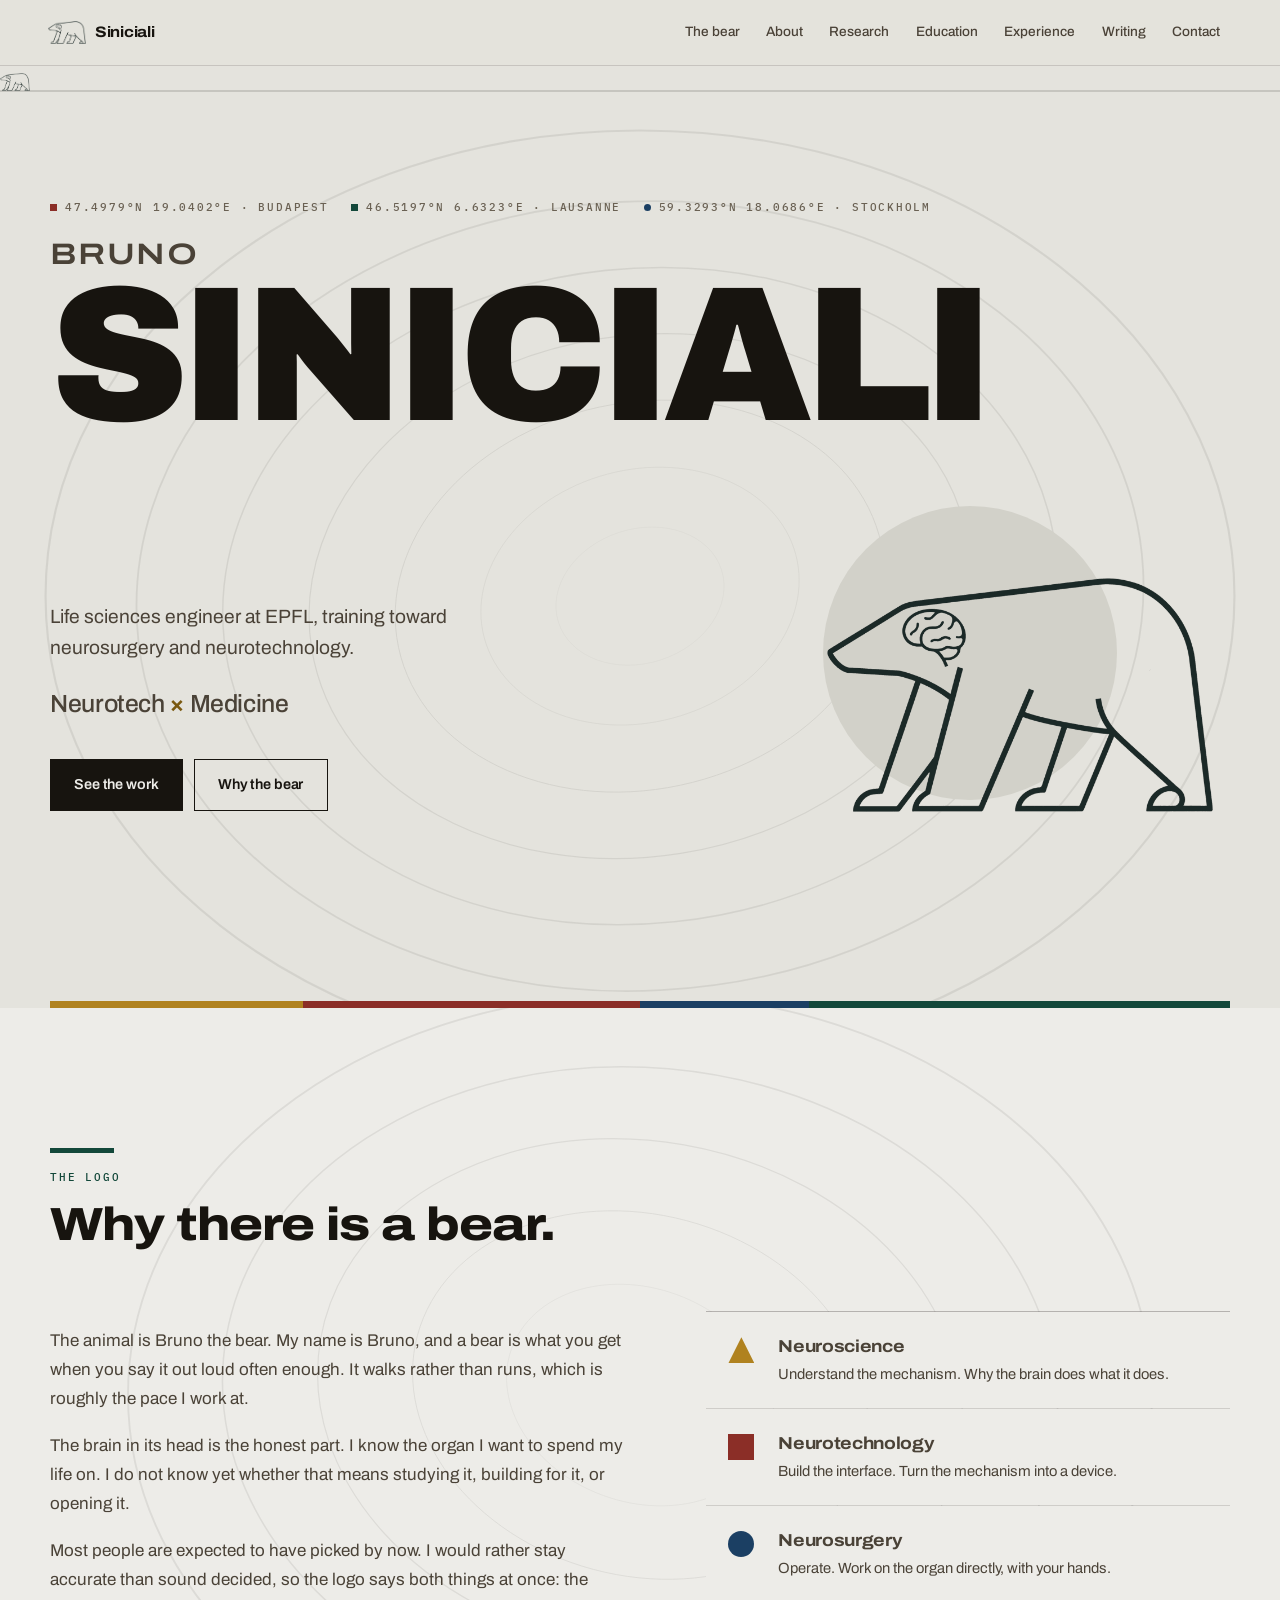
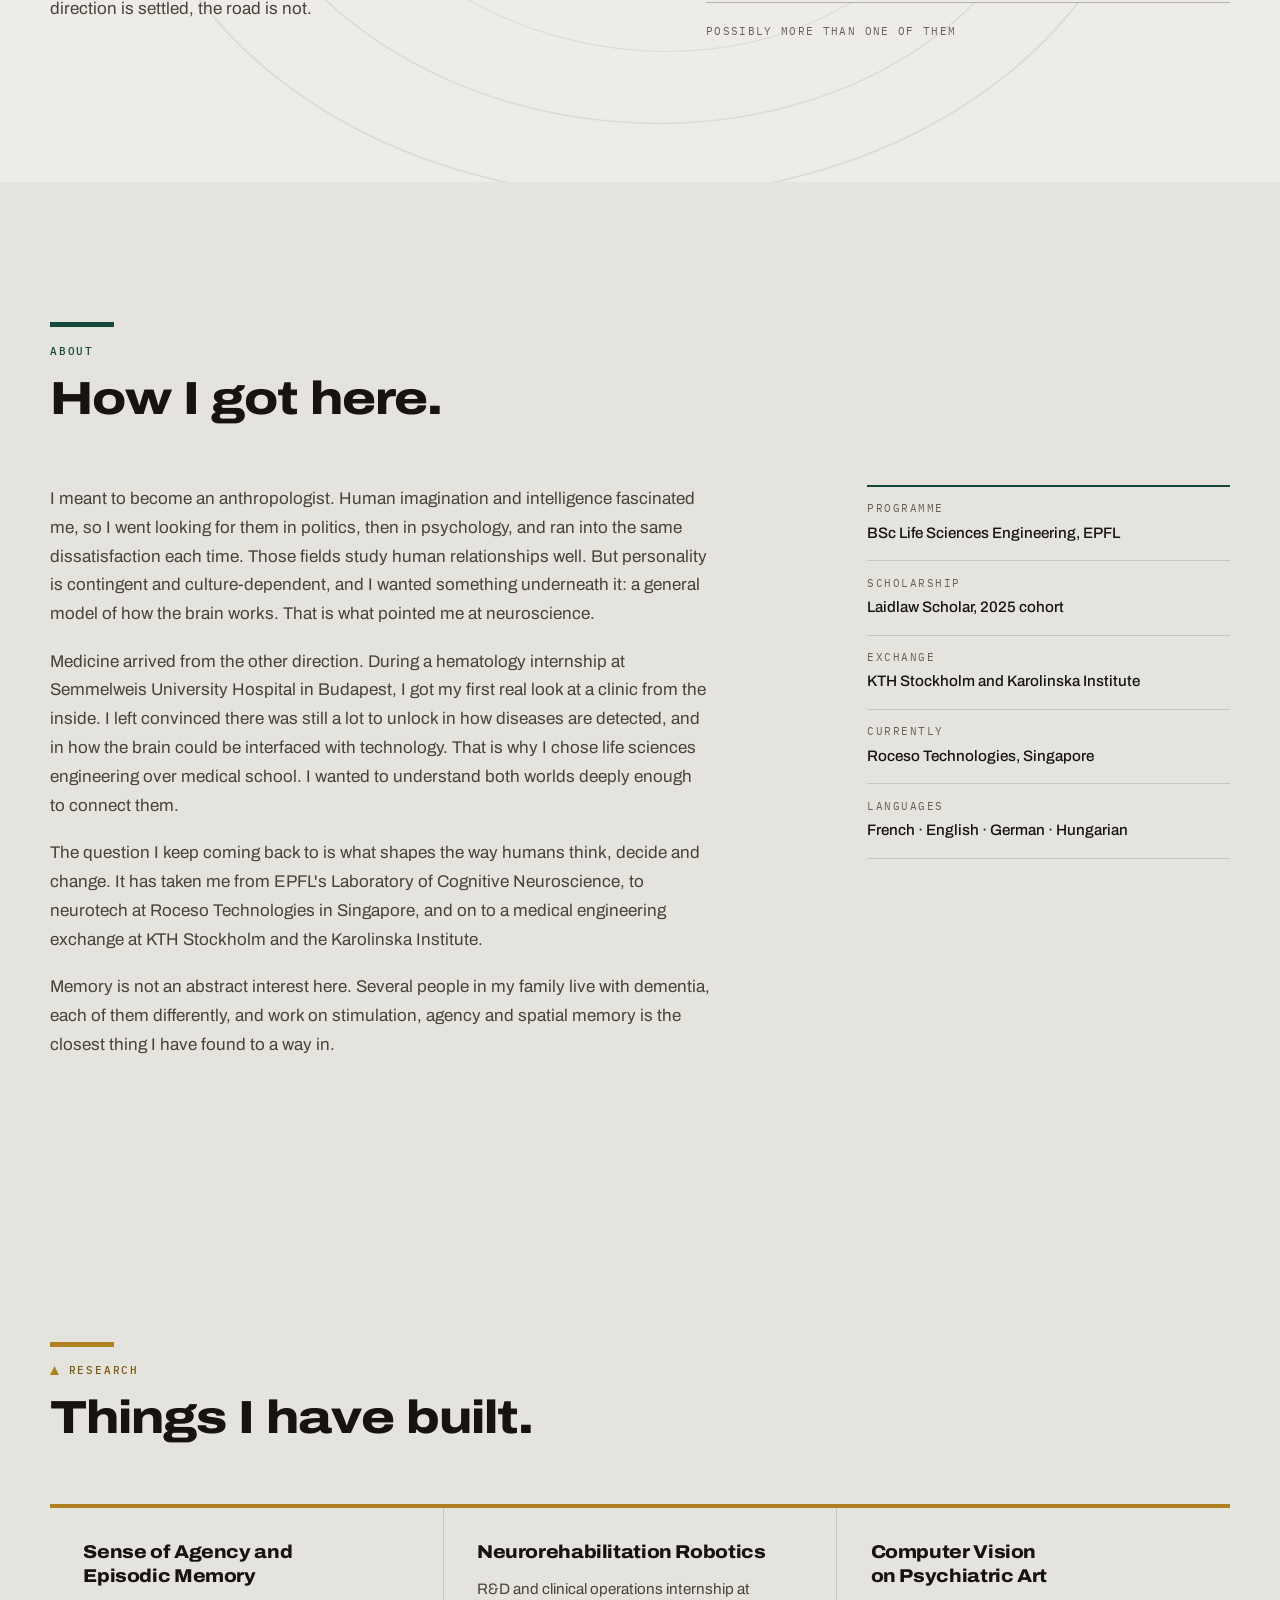
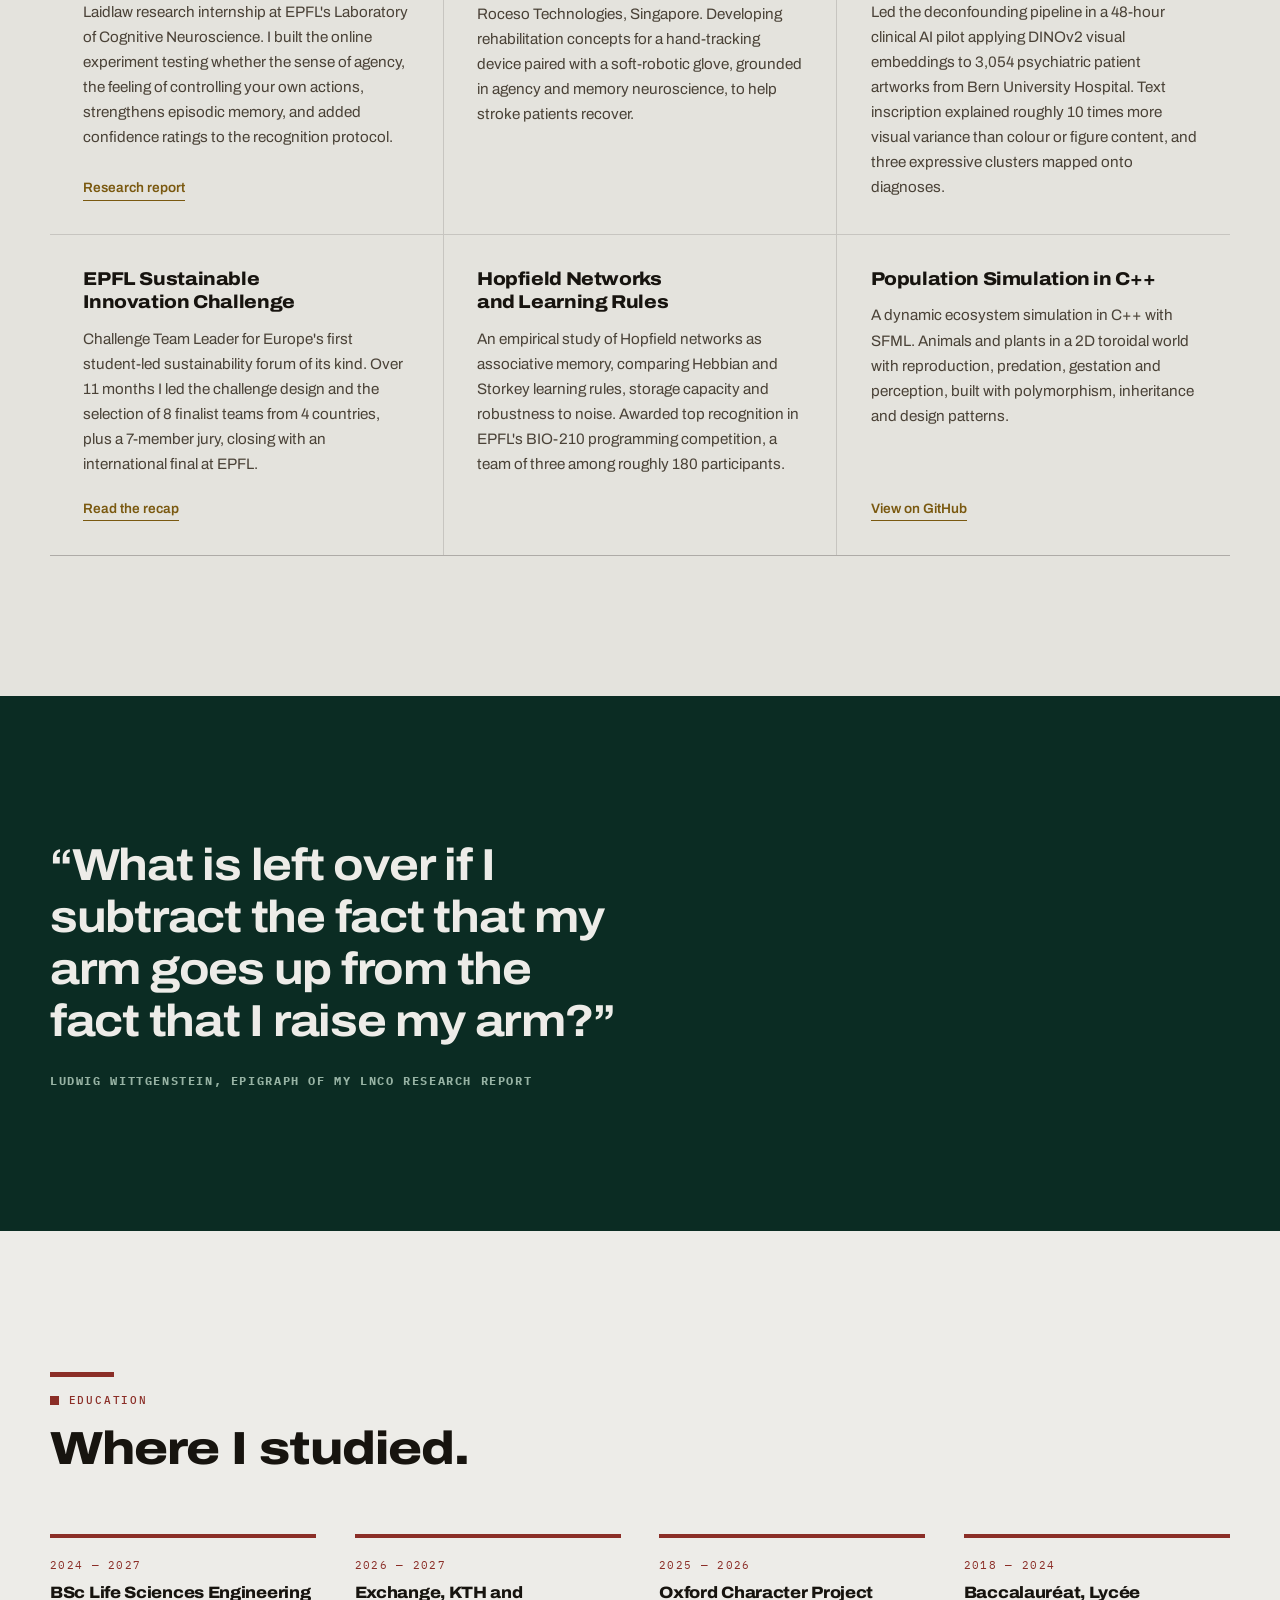
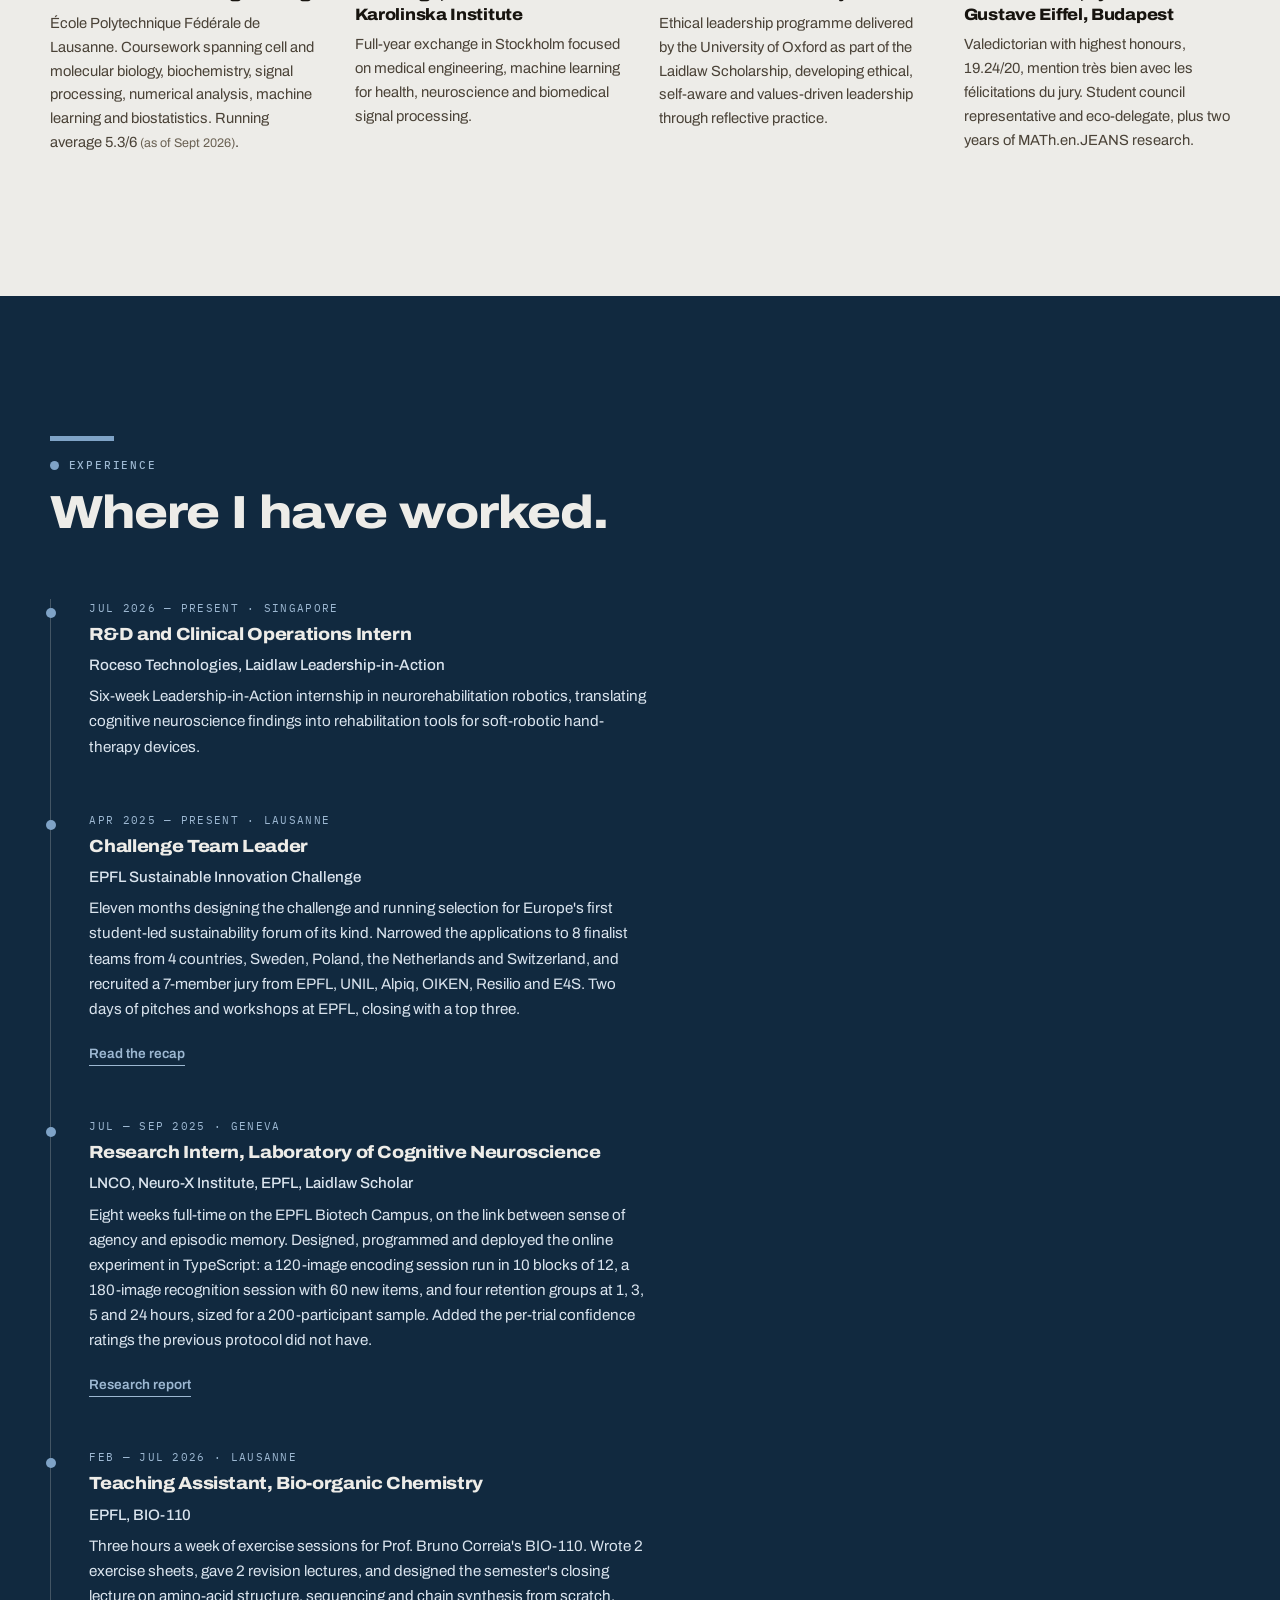
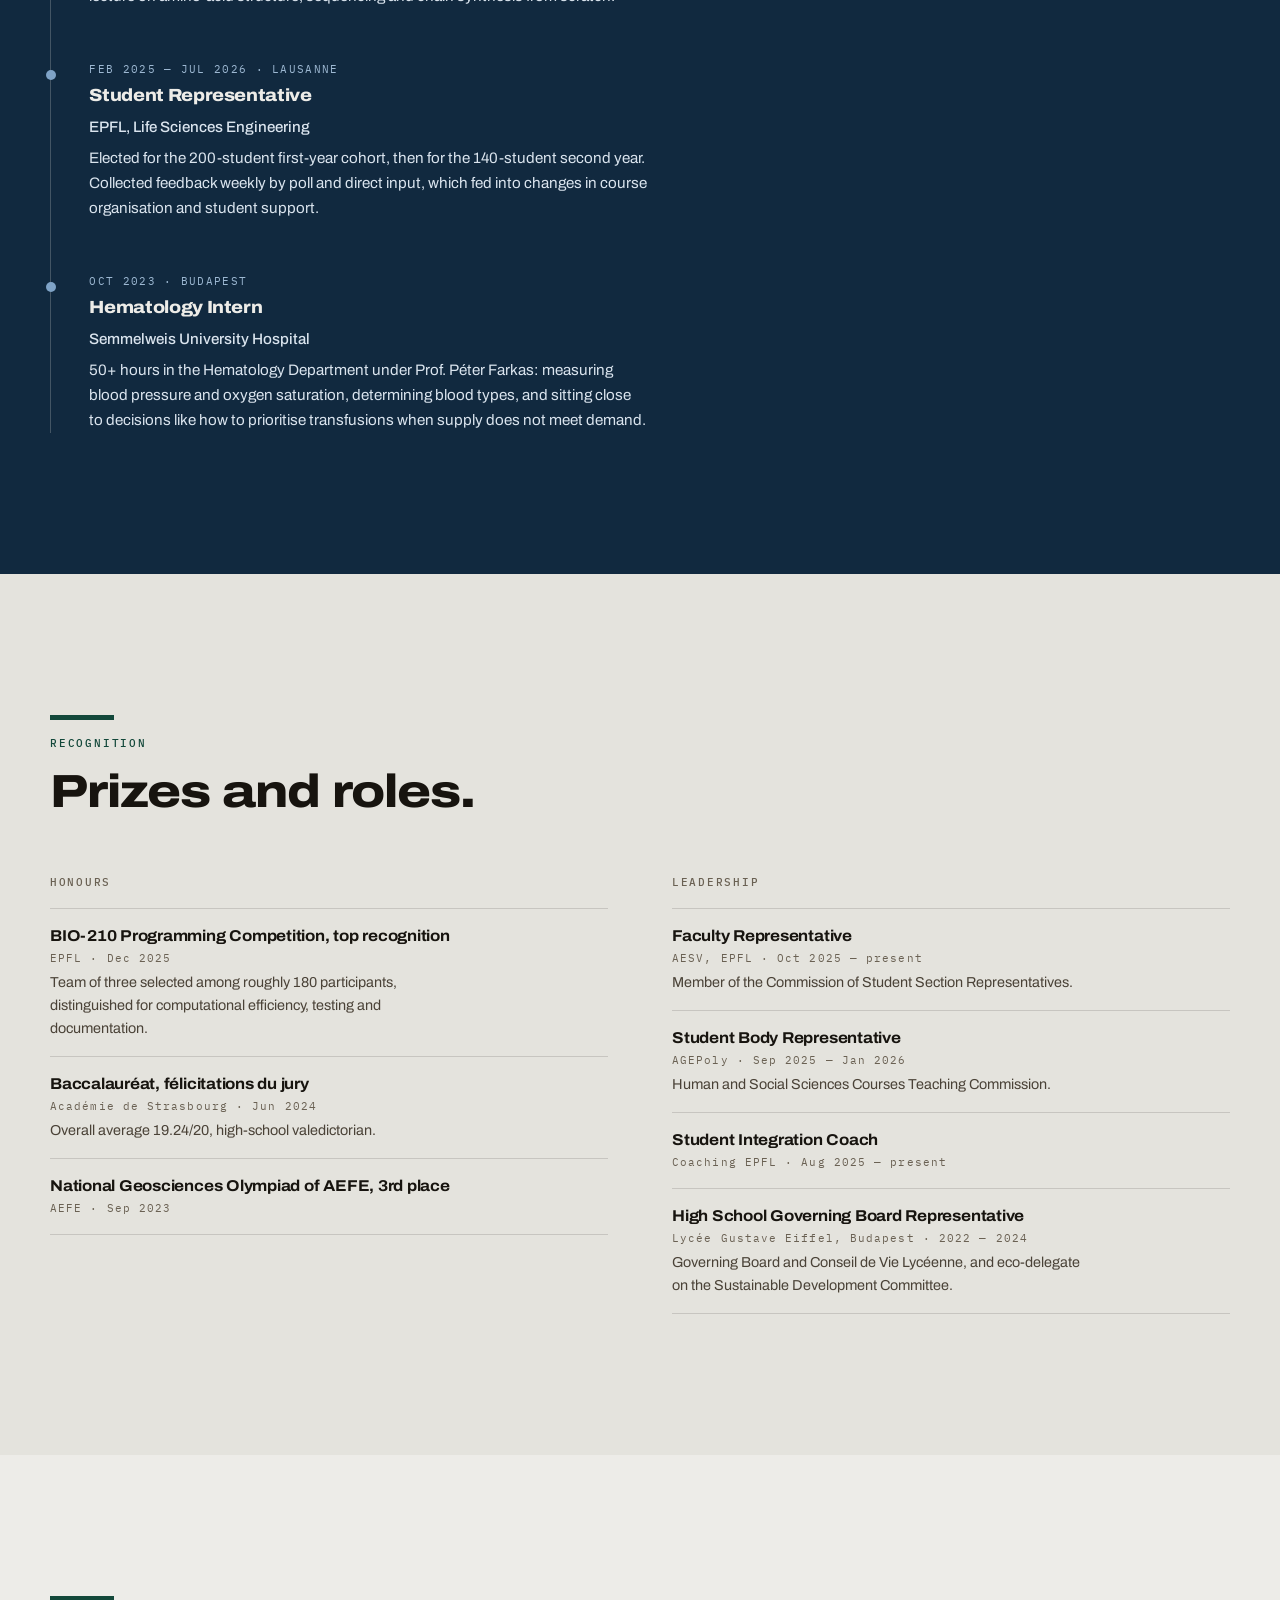
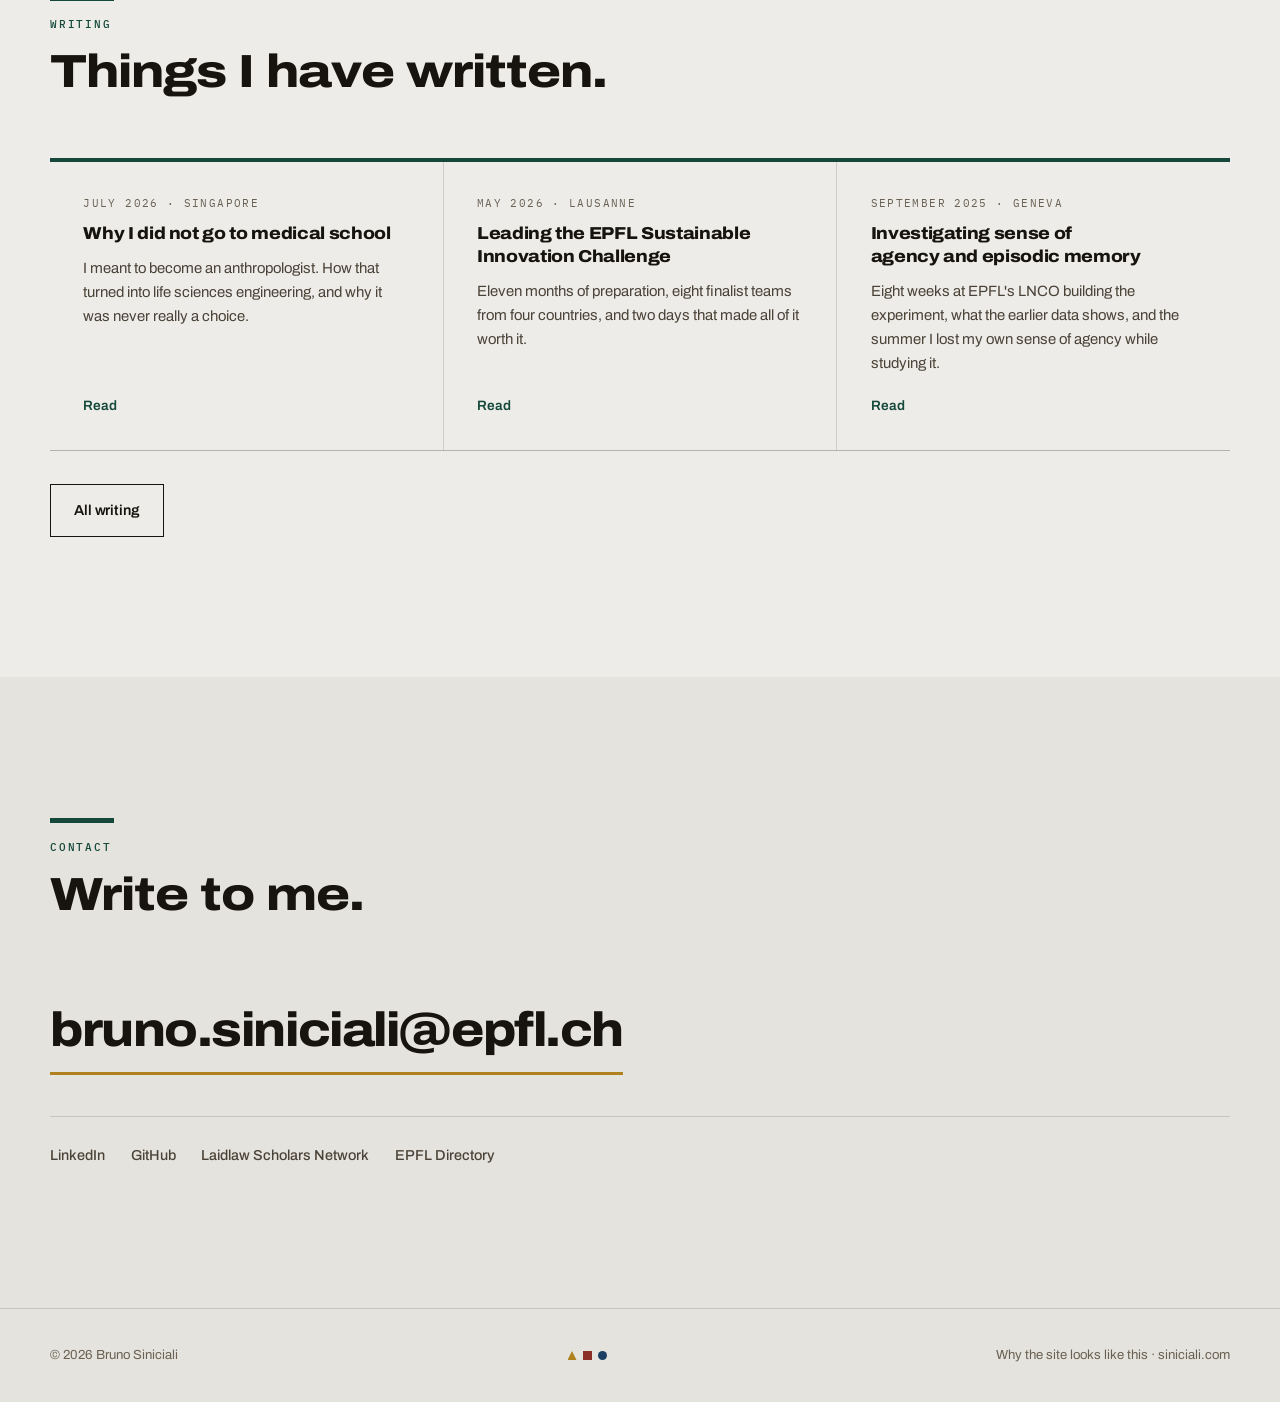
==== commit e73099b8: "Stone-grey background, hero dedup, colophon moved to its own page 1. Background tokens move from bei" ====
--- a/index.html
+++ b/index.html
@@ -87,12 +87,11 @@
 
         <div class="hero-inner">
           <div class="hero-copy">
+            <p class="lead rise d3">
+              Life sciences engineer at EPFL, training toward neurosurgery
+              and neurotechnology.
+            </p>
             <p class="hero-tag rise d3">Neurotech <b>×</b> Medicine</p>
-            <p class="lead rise d3">
-              Life Sciences Engineering at EPFL. I know I want to spend my
-              life working on the brain. I have not yet decided from which
-              side.
-            </p>
             <div class="actions rise d4">
               <a class="btn btn-solid" href="#research">See the work</a>
               <a class="btn btn-line" href="#bear">Why the bear</a>
@@ -373,7 +372,7 @@
               École Polytechnique Fédérale de Lausanne. Coursework spanning
               cell and molecular biology, biochemistry, signal processing,
               numerical analysis, machine learning and biostatistics. Running
-              average 5.3/6.
+              average 5.3/6 <span class="asof">(as of Sept 2026)</span>.
             </p>
           </div>
           <div class="edu reveal">
@@ -608,171 +607,6 @@
       </div>
     </section>
 
-    <section class="section lineage" id="lineage">
-      <svg
-        class="isobars"
-        viewBox="0 0 900 600"
-        preserveAspectRatio="xMidYMid slice"
-        aria-hidden="true"
-      >
-        <defs>
-          <path
-            id="iso-b"
-            d="M450 120c165 0 300 105 300 235S615 590 450 590 150 485 150 355 285 120 450 120Z"
-          />
-        </defs>
-        <g fill="none" stroke="currentColor" stroke-width="1.1">
-          <use href="#iso-b" transform="translate(450 300) scale(1.25) translate(-450 -355)" />
-          <use href="#iso-b" transform="translate(450 300) rotate(4) scale(1.05) translate(-450 -355)" />
-          <use href="#iso-b" transform="translate(450 300) rotate(8) scale(.86) translate(-450 -355)" />
-          <use href="#iso-b" transform="translate(450 300) rotate(12) scale(.67) translate(-450 -355)" />
-          <use href="#iso-b" transform="translate(450 300) rotate(16) scale(.48) translate(-450 -355)" />
-          <use href="#iso-b" transform="translate(450 300) rotate(20) scale(.29) translate(-450 -355)" />
-        </g>
-      </svg>
-
-      <div class="container">
-        <div class="sec-head reveal">
-          <span class="sec-bar"></span>
-          <span class="eyebrow">Colophon</span>
-          <h2>Why the site looks like this.</h2>
-        </div>
-
-        <div class="lineage-grid">
-          <div class="prose reveal">
-            <p>
-              My work is scientific, but design considerations shaped a great
-              deal of how I think and how I approach science: what to make
-              visible, what to leave out, how structure carries an argument
-              before a single word is read. So I wanted this site built with
-              those considerations in mind rather than assembled from a
-              template.
-            </p>
-            <p>
-              That instinct is inherited. <strong>Kévés György</strong>, my
-              grandmother's second husband and an architect, was the first
-              person who made me want to design things at all. For a long
-              time he was the reason I intended to become an architect.
-            </p>
-          </div>
-          <div class="prose reveal">
-            <p>
-              My grandfather <strong>Czelnai Rudolf</strong>, a meteorologist,
-              taught me to read the world as systems: pressure fields,
-              evolutionary branches, the habit of drawing a phenomenon before
-              claiming to understand it. The contour lines behind this
-              section and the branching diagram below come directly from that.
-            </p>
-            <p>
-              The palette holds the two places I come from. Ochre, terracotta
-              and Adriatic blue are the colours of <strong>Gorizia</strong>
-              and the Friuli, my Italian roots, and the region of the Italian
-              rationalists who ran the Bauhaus argument in their own accent.
-              The green and the stone-beige belong to <strong>Celna</strong>,
-              in Transylvania, the village the Czelnai name comes from. The
-              shapes are Johannes Itten's Bauhaus grammar: triangle, square,
-              circle, assigned here once and then used consistently.
-            </p>
-          </div>
-        </div>
-
-        <div class="swatches reveal">
-          <div class="swatch">
-            <div class="chip" style="background: var(--gold)">
-              <svg viewBox="0 0 60 60" aria-hidden="true">
-                <polygon points="30,14 48,46 12,46" fill="var(--paper)" />
-              </svg>
-            </div>
-            <span class="name">Ochre · Triangle</span>
-            <b>Research</b>
-            <p>Itten's triangle, the sharpest shape. Also Friuli in autumn.</p>
-          </div>
-          <div class="swatch">
-            <div class="chip" style="background: var(--red)">
-              <svg viewBox="0 0 60 60" aria-hidden="true">
-                <rect x="14" y="14" width="32" height="32" fill="var(--paper)" />
-              </svg>
-            </div>
-            <span class="name">Terracotta · Square</span>
-            <b>Education</b>
-            <p>Weight and material, the brick of northern Italian building.</p>
-          </div>
-          <div class="swatch">
-            <div class="chip" style="background: var(--blue)">
-              <svg viewBox="0 0 60 60" aria-hidden="true">
-                <circle cx="30" cy="30" r="17" fill="var(--paper)" />
-              </svg>
-            </div>
-            <span class="name">Adriatic · Circle</span>
-            <b>Experience</b>
-            <p>Motion without end, the sea an hour south of Gorizia.</p>
-          </div>
-          <div class="swatch">
-            <div class="chip" style="background: var(--green)">
-              <svg viewBox="0 0 60 60" aria-hidden="true">
-                <rect x="12" y="27" width="36" height="6" fill="var(--paper)" />
-              </svg>
-            </div>
-            <span class="name">Alpine · Ground</span>
-            <b>The through-line</b>
-            <p>Transylvanian hills and the Alps on both sides of the family.</p>
-          </div>
-          <div class="swatch">
-            <div class="chip" style="background: var(--paper-3)">
-              <svg viewBox="0 0 60 60" aria-hidden="true">
-                <rect
-                  x="13"
-                  y="13"
-                  width="34"
-                  height="34"
-                  fill="none"
-                  stroke="var(--ink)"
-                  stroke-width="2"
-                />
-              </svg>
-            </div>
-            <span class="name">Stone · Ground</span>
-            <b>The paper</b>
-            <p>Istrian stone, and the drawing sheet everything is set on.</p>
-          </div>
-        </div>
-
-        <div class="tree-wrap reveal">
-          <svg class="tree" viewBox="0 0 1100 320" role="img"
-            aria-label="Branching diagram: two places of origin and two grandparents converging into research, education and experience">
-            <g>
-              <line x1="342" y1="40" x2="500" y2="40" />
-              <line x1="342" y1="120" x2="500" y2="120" />
-              <line x1="342" y1="200" x2="500" y2="200" />
-              <line x1="342" y1="280" x2="500" y2="280" />
-              <line x1="500" y1="40" x2="500" y2="280" />
-              <line x1="500" y1="160" x2="725" y2="160" />
-              <line x1="725" y1="60" x2="725" y2="260" />
-              <line x1="725" y1="60" x2="805" y2="60" />
-              <line x1="725" y1="160" x2="805" y2="160" />
-              <line x1="725" y1="260" x2="805" y2="260" />
-            </g>
-            <g text-anchor="end" dominant-baseline="middle">
-              <text class="node" x="330" y="40">Gorizia · Friuli</text>
-              <text class="node" x="330" y="120">Celna · Transylvania</text>
-              <text class="node" x="330" y="200">Kévés György · architecture</text>
-              <text class="node" x="330" y="280">Czelnai Rudolf · meteorology</text>
-            </g>
-            <g aria-hidden="true">
-              <polygon points="838,46 854,74 822,74" fill="#b0821f" />
-              <rect x="824" y="146" width="28" height="28" fill="#8b2e27" />
-              <circle cx="838" cy="260" r="14" fill="#1b3f63" />
-            </g>
-            <g dominant-baseline="middle">
-              <text class="node" x="872" y="60">Research</text>
-              <text class="node" x="872" y="160">Education</text>
-              <text class="node" x="872" y="260">Experience</text>
-            </g>
-          </svg>
-        </div>
-        <p class="tree-hint reveal">Swipe the diagram sideways →</p>
-      </div>
-    </section>
 
     <section class="section contact" id="contact">
       <div class="container">
@@ -818,7 +652,7 @@
         <span class="geo" aria-hidden="true"
           ><span></span><span></span><span></span
         ></span>
-        <span><a href="#lineage">Colophon</a> · siniciali.com</span>
+        <span><a href="design.html">Why the site looks like this</a> · siniciali.com</span>
       </div>
     </footer>
 
--- a/assets/style.css
+++ b/assets/style.css
@@ -5,9 +5,9 @@
    ========================================================= */
 
 :root {
-  --paper: #f0eadc;
-  --paper-2: #f7f2e7;
-  --paper-3: #e3d9c4;
+  --paper: #e4e3dd;
+  --paper-2: #edece8;
+  --paper-3: #d2d1c9;
 
   --ink: #17140f;
   --ink-2: #4a4237;
@@ -640,6 +640,11 @@
   line-height: 1.62;
   color: var(--ink-2);
 }
+.asof {
+  color: var(--ink-3);
+  font-size: 0.85em;
+  white-space: nowrap;
+}
 
 /* ---------- experience ---------- */
 .experience {
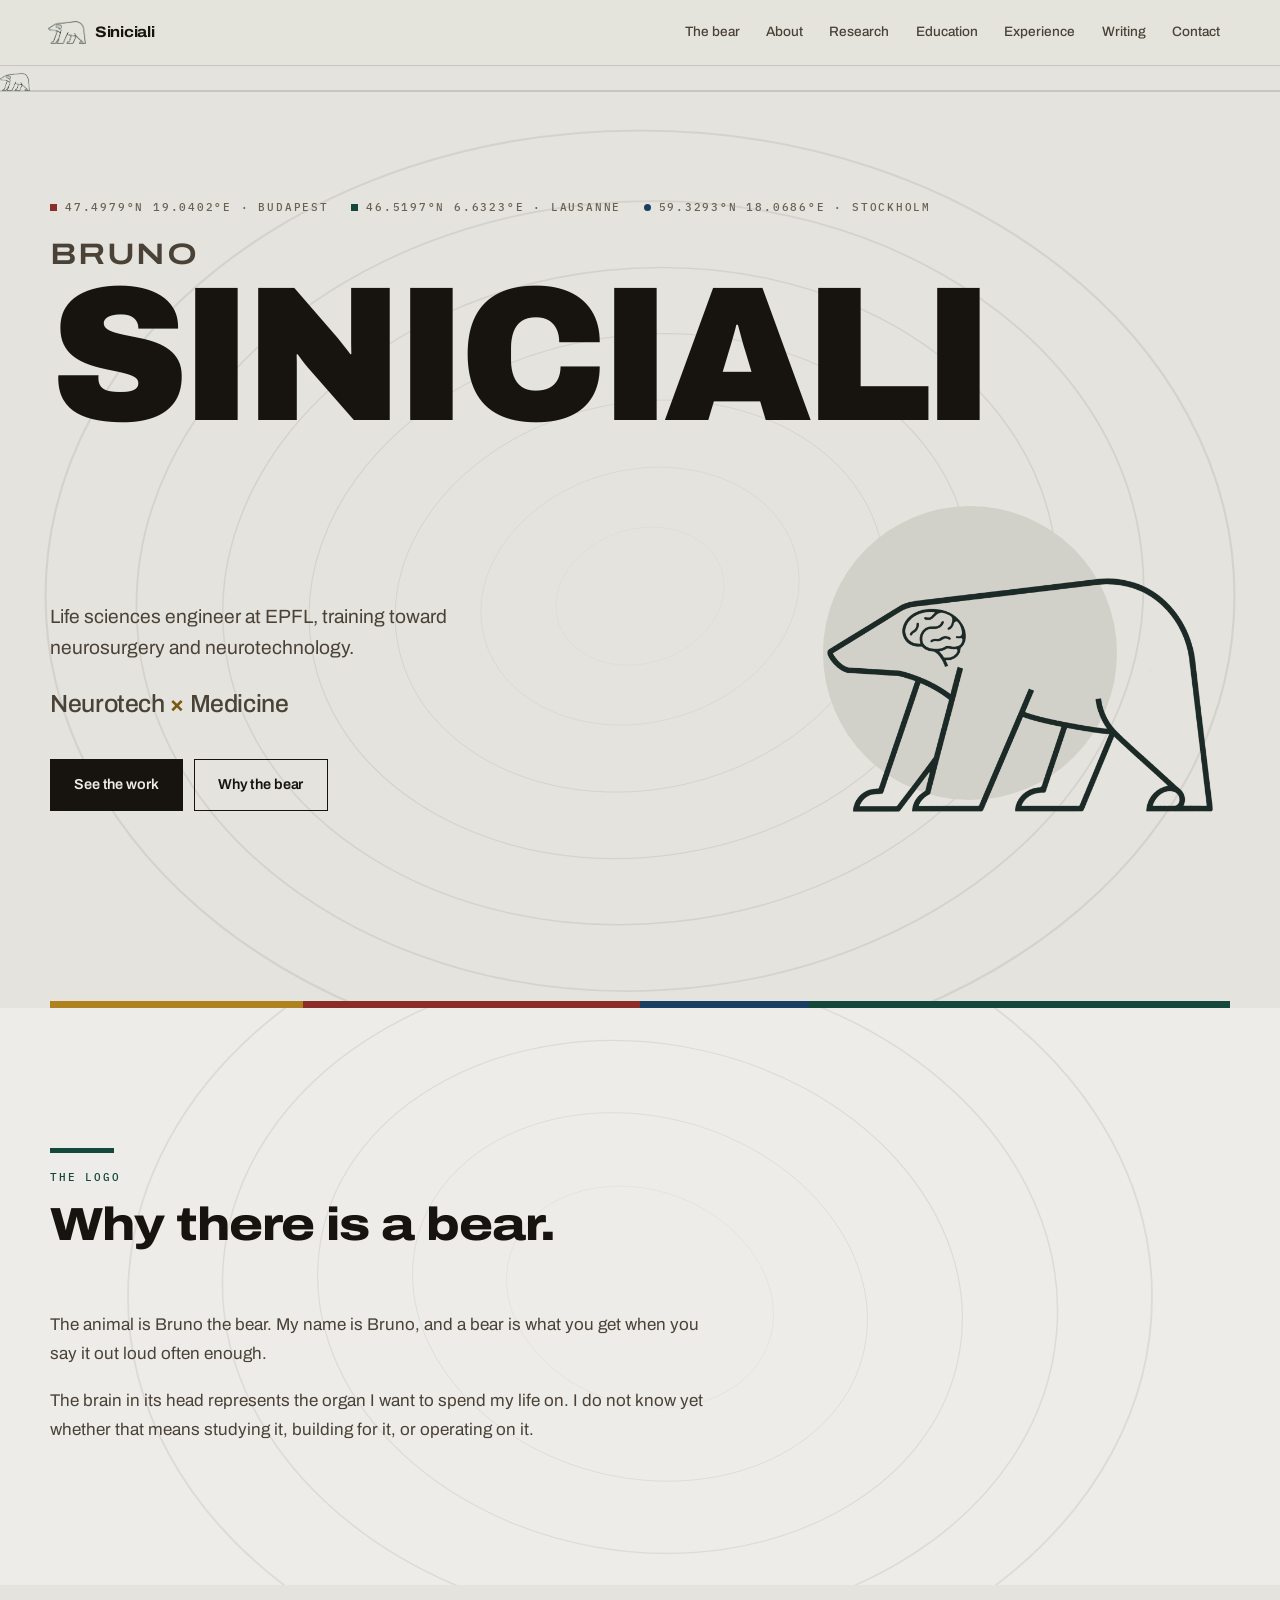
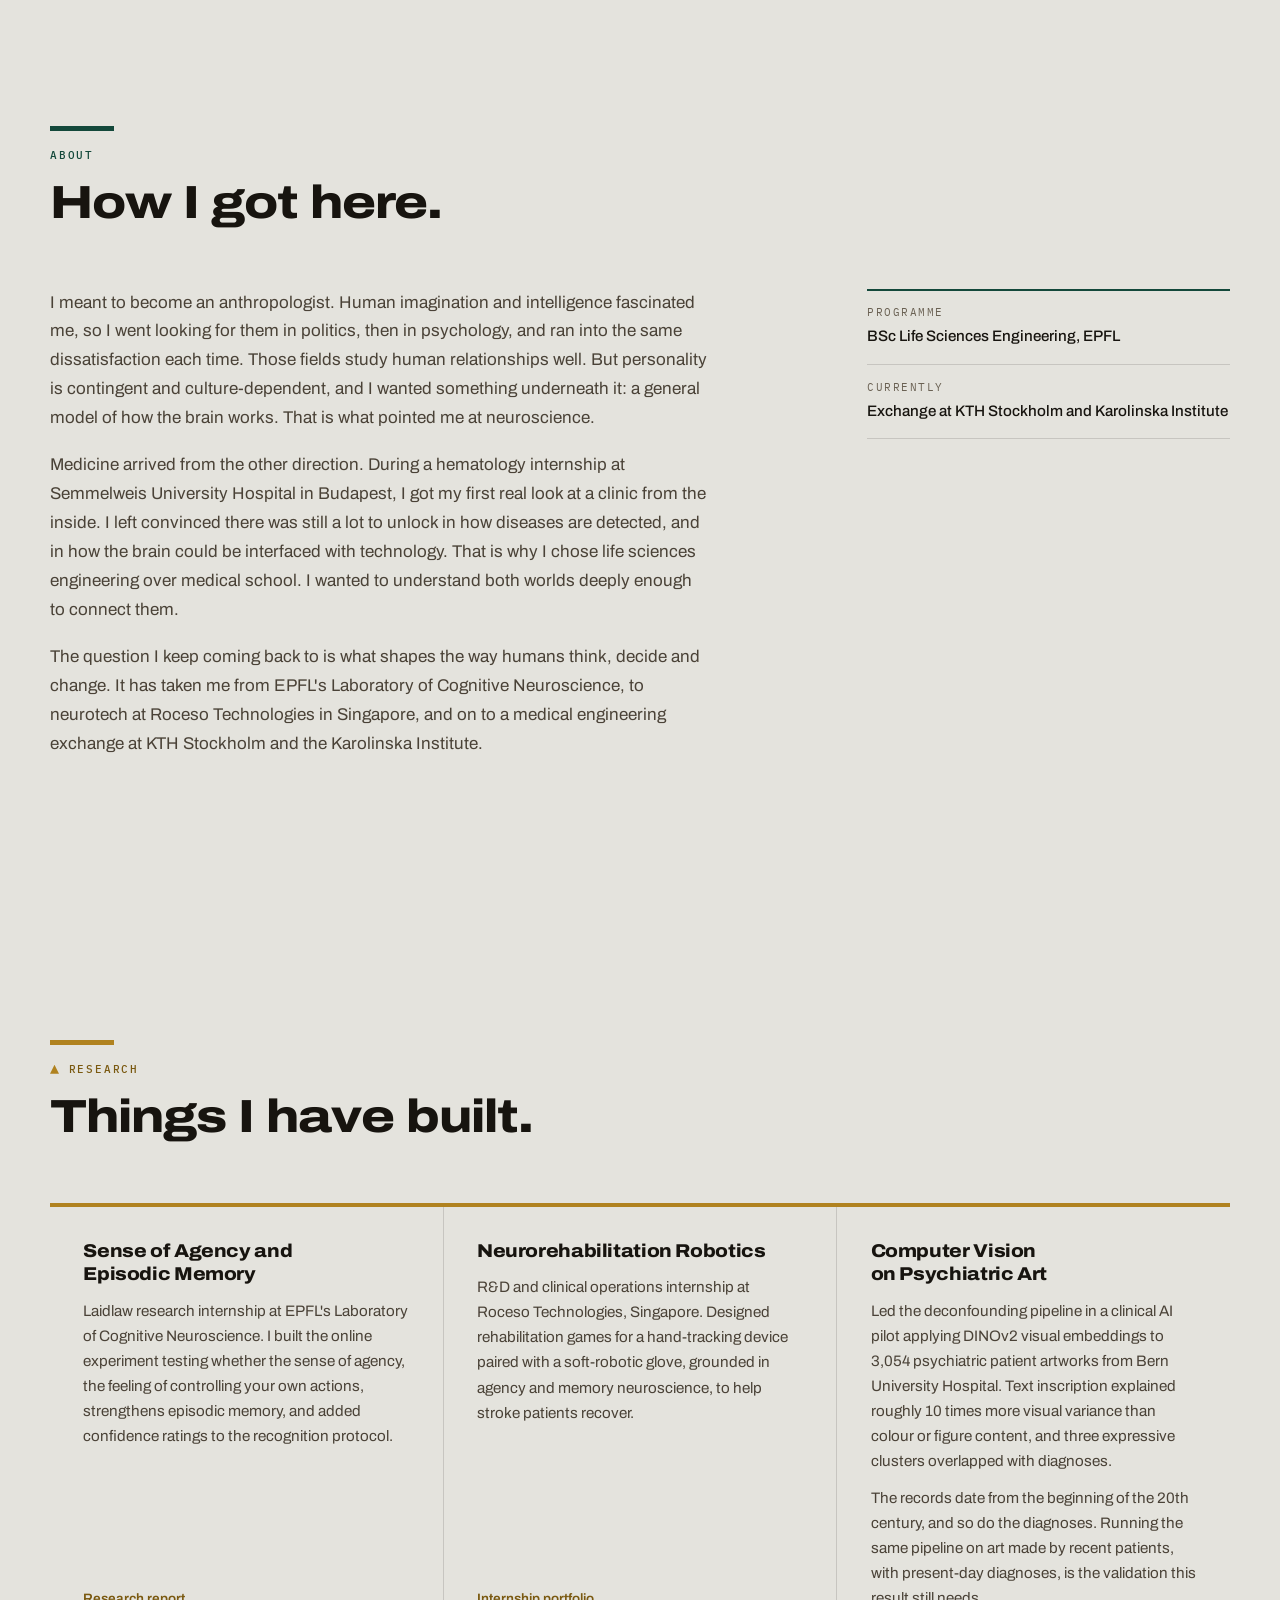
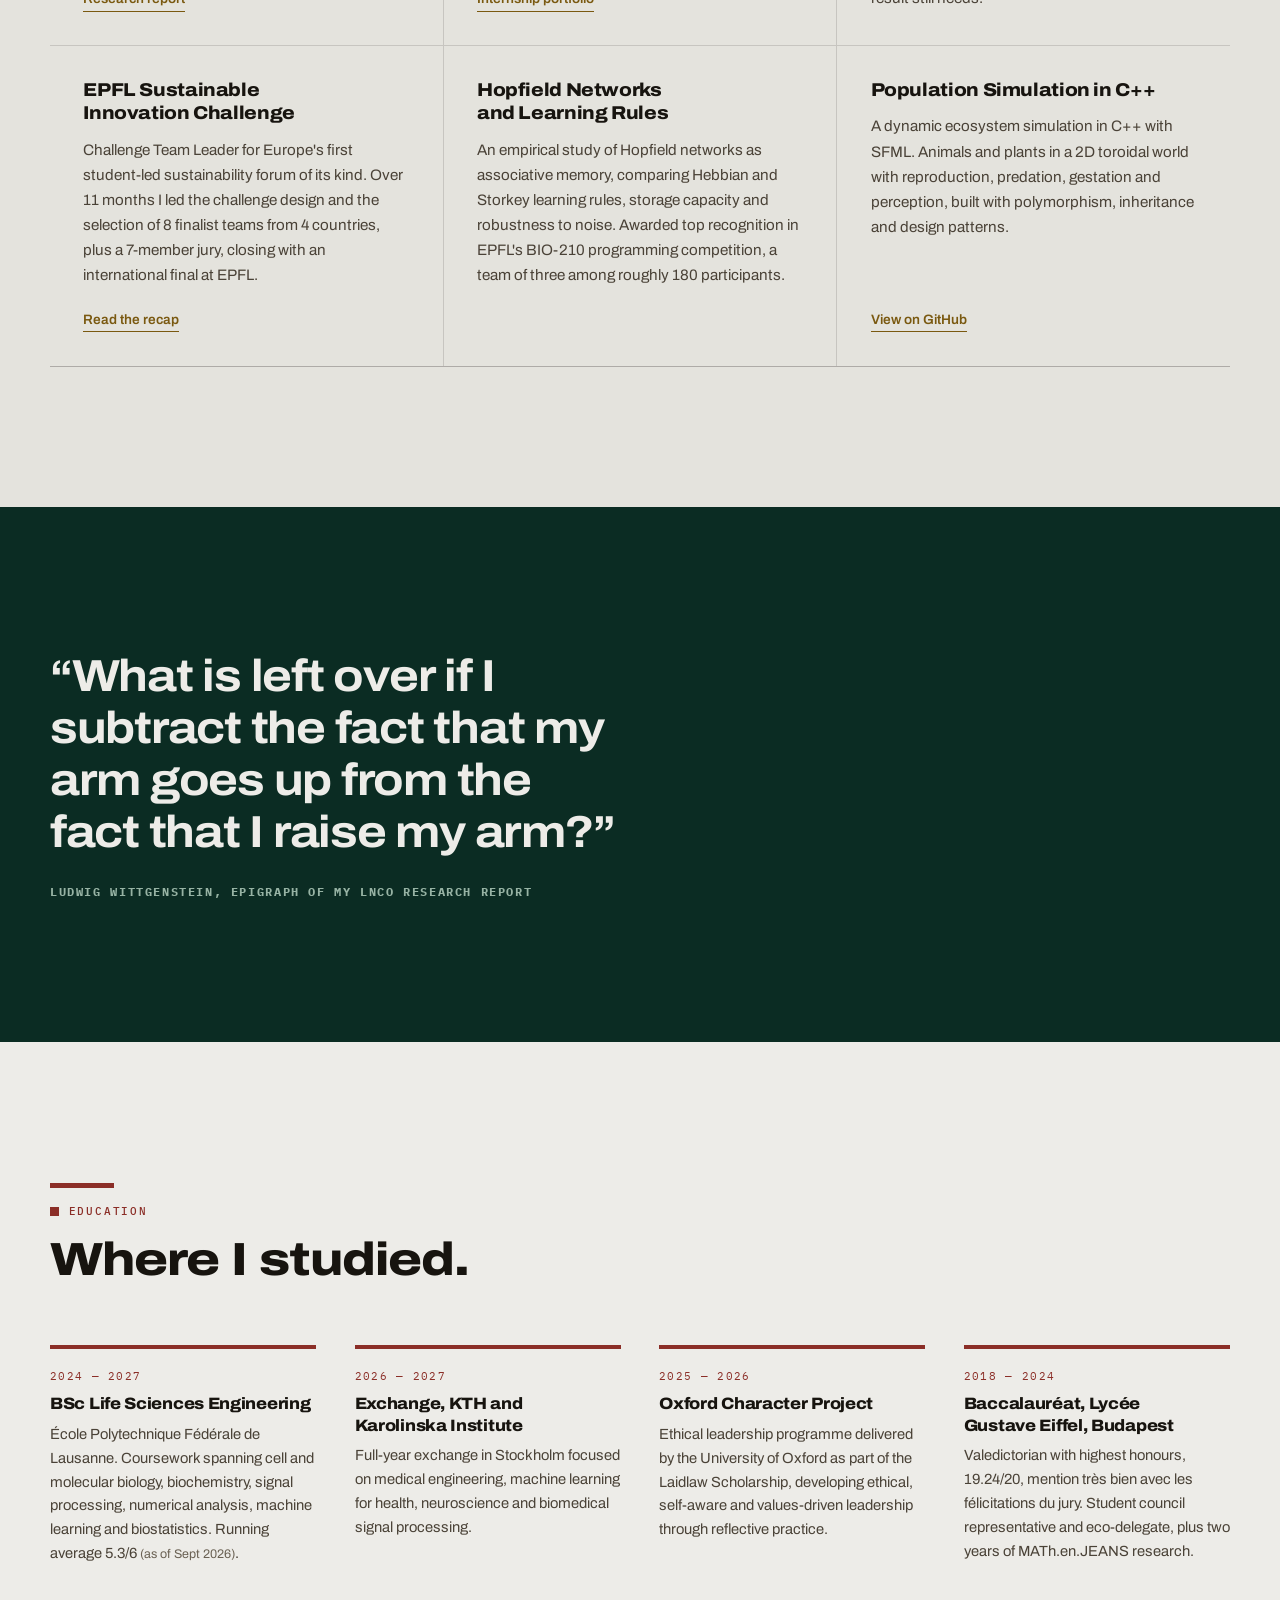
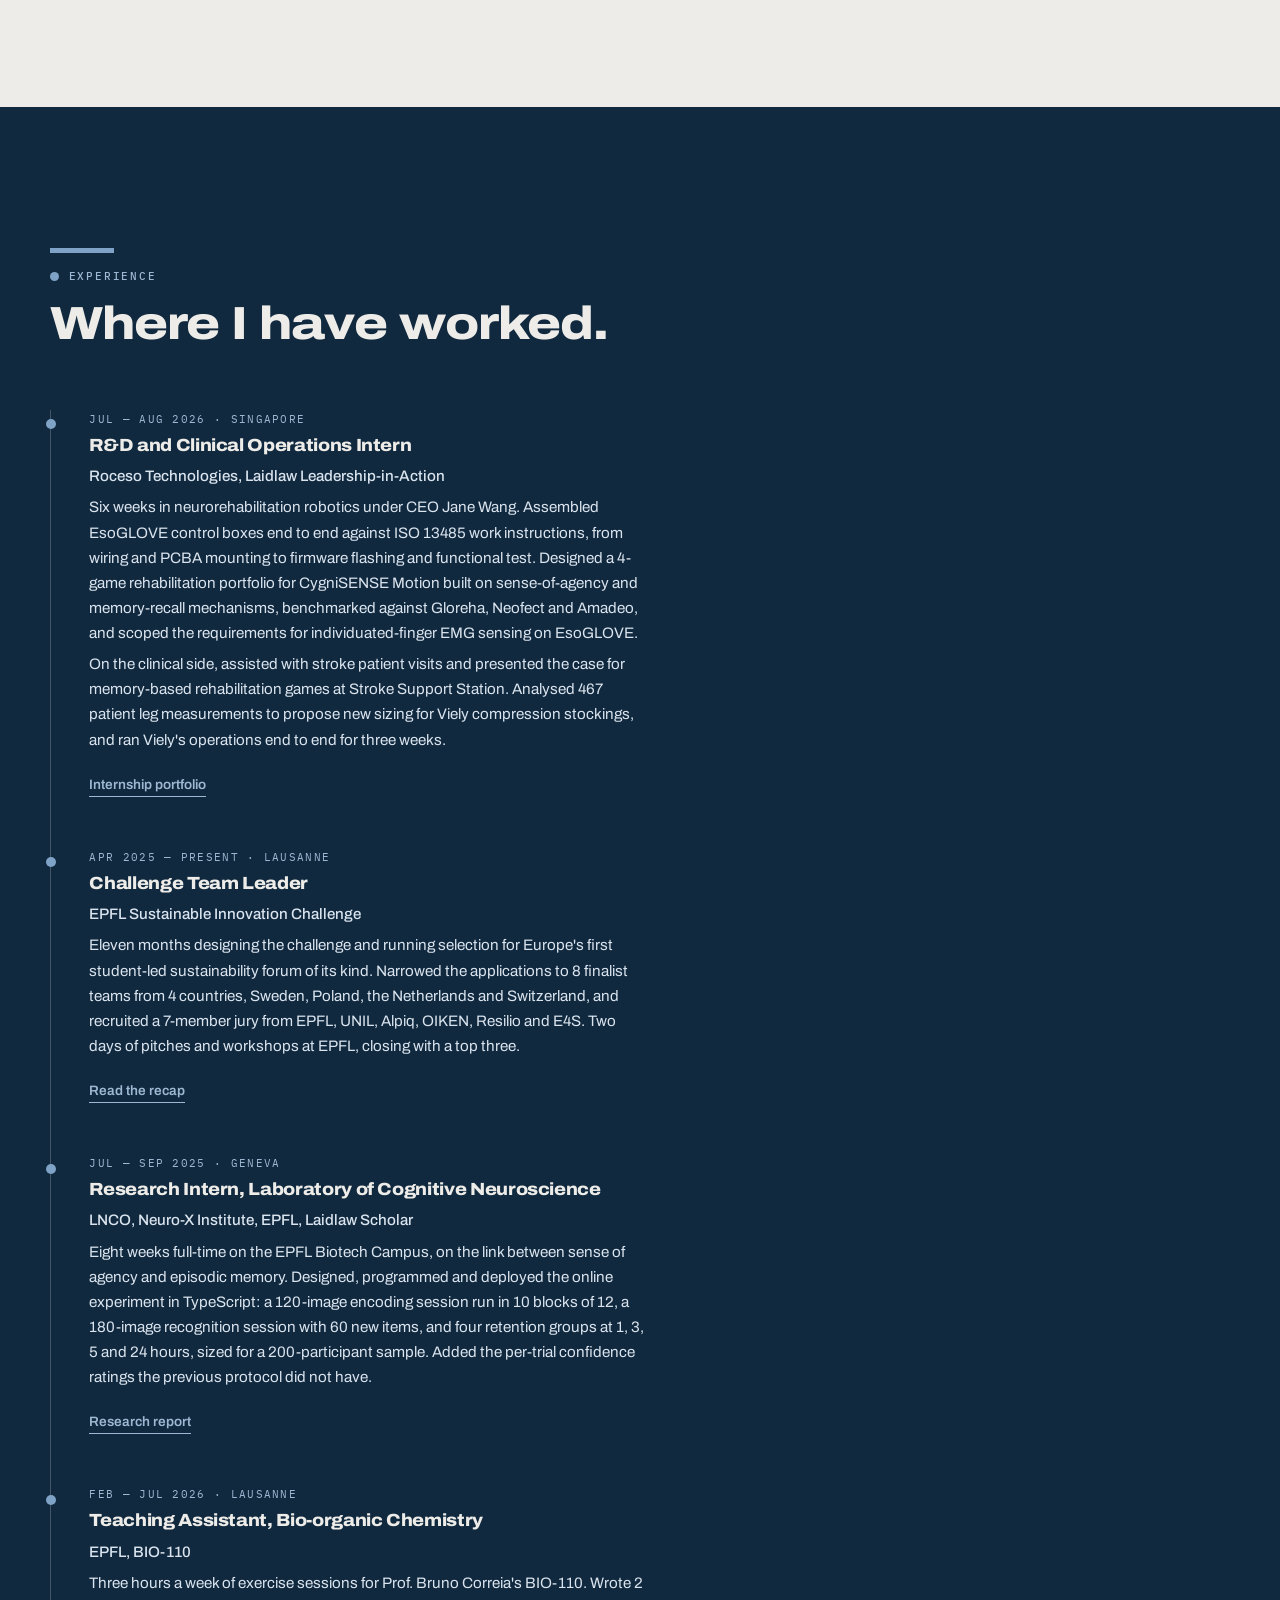
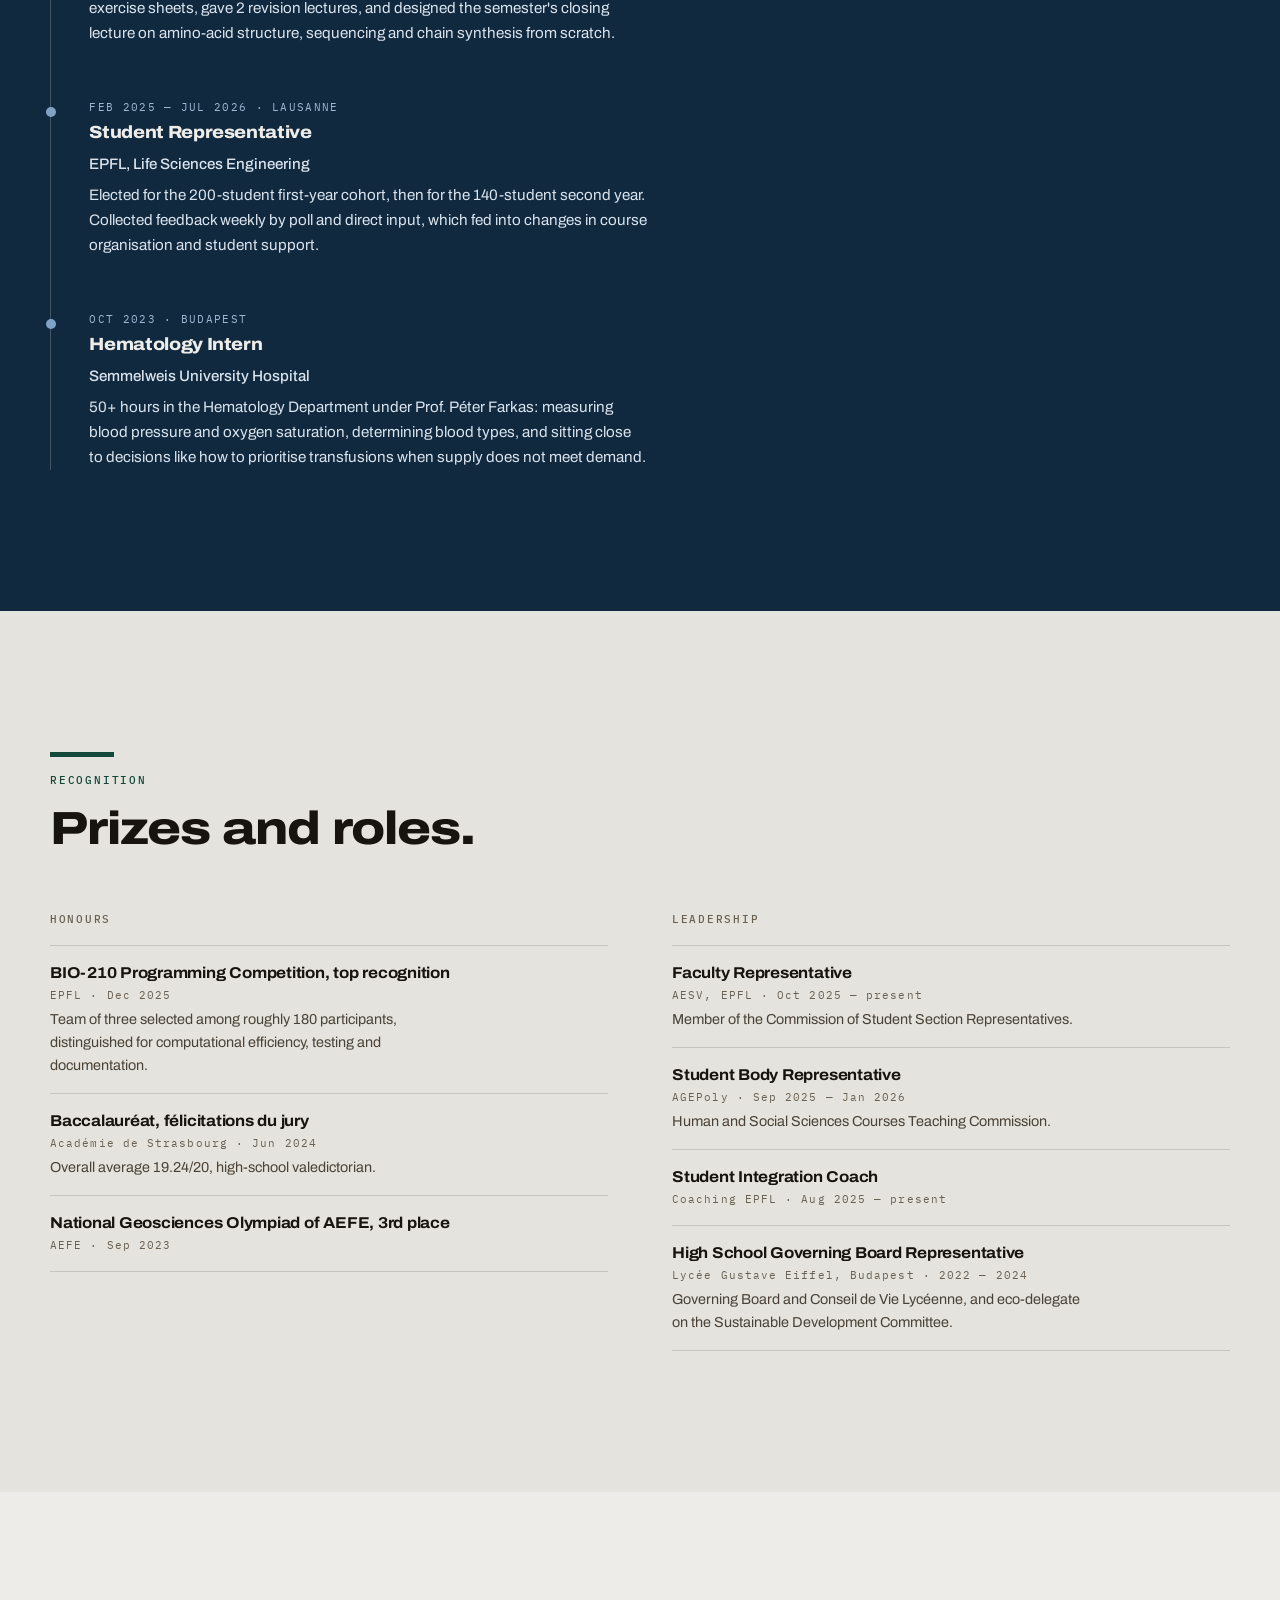
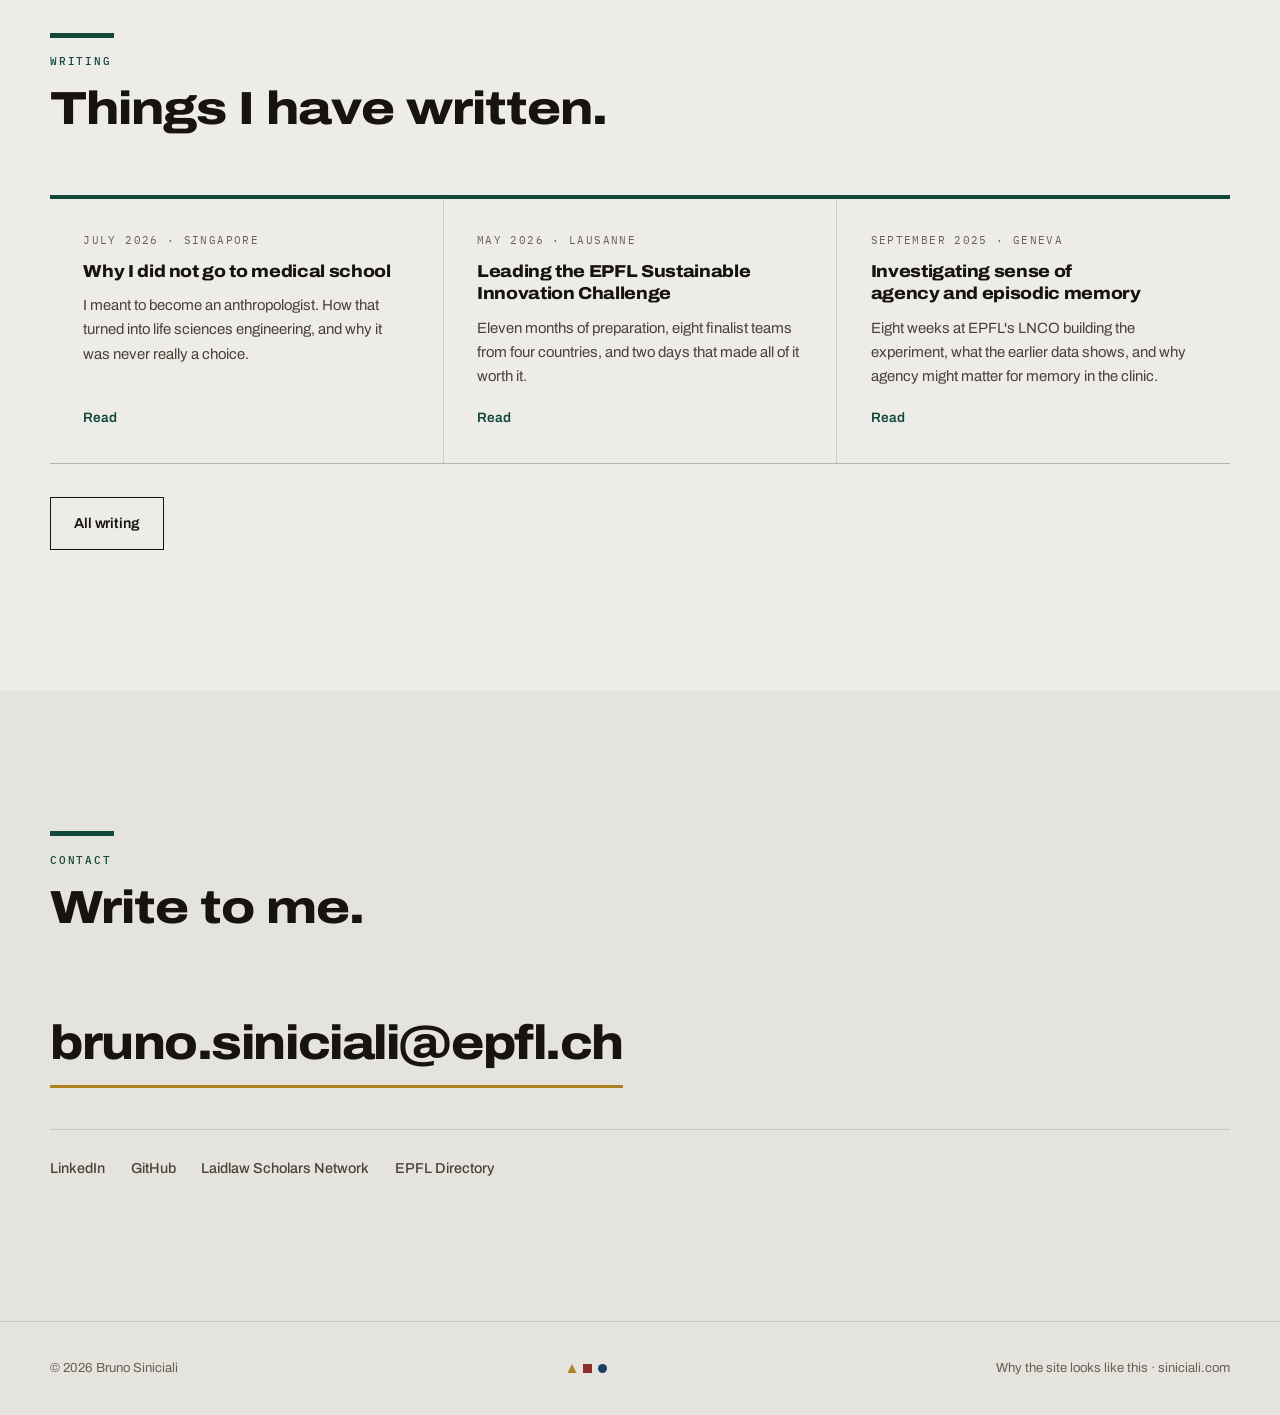
==== commit c48de5bc: "Rewrite bear text, trim about, expand Roceso, honest art caveat - Bear section: new two-paragraph te" ====
--- a/index.html
+++ b/index.html
@@ -138,51 +138,16 @@
           <h2>Why there is a bear.</h2>
         </div>
 
-        <div class="bear-grid">
-          <div class="prose reveal">
-            <p>
-              The animal is Bruno the bear. My name is Bruno, and a bear is
-              what you get when you say it out loud often enough. It walks
-              rather than runs, which is roughly the pace I work at.
-            </p>
-            <p>
-              The brain in its head is the honest part. I know the organ I
-              want to spend my life on. I do not know yet whether that means
-              studying it, building for it, or opening it.
-            </p>
-            <p>
-              Most people are expected to have picked by now. I would rather
-              stay accurate than sound decided, so the logo says both things
-              at once: the direction is settled, the road is not.
-            </p>
-          </div>
-
-          <div class="reveal">
-            <ul class="paths">
-              <li>
-                <span class="path-shape tri" aria-hidden="true"></span>
-                <span>
-                  <b>Neuroscience</b>
-                  <span>Understand the mechanism. Why the brain does what it does.</span>
-                </span>
-              </li>
-              <li>
-                <span class="path-shape sq" aria-hidden="true"></span>
-                <span>
-                  <b>Neurotechnology</b>
-                  <span>Build the interface. Turn the mechanism into a device.</span>
-                </span>
-              </li>
-              <li>
-                <span class="path-shape ci" aria-hidden="true"></span>
-                <span>
-                  <b>Neurosurgery</b>
-                  <span>Operate. Work on the organ directly, with your hands.</span>
-                </span>
-              </li>
-            </ul>
-            <p class="paths-note">Possibly more than one of them</p>
-          </div>
+        <div class="prose reveal">
+          <p>
+            The animal is Bruno the bear. My name is Bruno, and a bear is
+            what you get when you say it out loud often enough.
+          </p>
+          <p>
+            The brain in its head represents the organ I want to spend my
+            life on. I do not know yet whether that means studying it,
+            building for it, or operating on it.
+          </p>
         </div>
       </div>
     </section>
@@ -223,12 +188,6 @@
               Technologies in Singapore, and on to a medical engineering
               exchange at KTH Stockholm and the Karolinska Institute.
             </p>
-            <p>
-              Memory is not an abstract interest here. Several people in my
-              family live with dementia, each of them differently, and work
-              on stimulation, agency and spatial memory is the closest thing
-              I have found to a way in.
-            </p>
           </div>
           <aside class="spec reveal">
             <dl>
@@ -237,20 +196,8 @@
                 <dd>BSc Life Sciences Engineering, EPFL</dd>
               </div>
               <div>
-                <dt>Scholarship</dt>
-                <dd>Laidlaw Scholar, 2025 cohort</dd>
-              </div>
-              <div>
-                <dt>Exchange</dt>
-                <dd>KTH Stockholm and Karolinska Institute</dd>
-              </div>
-              <div>
                 <dt>Currently</dt>
-                <dd>Roceso Technologies, Singapore</dd>
-              </div>
-              <div>
-                <dt>Languages</dt>
-                <dd>French · English · German · Hungarian</dd>
+                <dd>Exchange at KTH Stockholm and Karolinska Institute</dd>
               </div>
             </dl>
           </aside>
@@ -287,21 +234,34 @@
             <h3>Neurorehabilitation Robotics</h3>
             <p>
               R&amp;D and clinical operations internship at Roceso
-              Technologies, Singapore. Developing rehabilitation concepts for
-              a hand-tracking device paired with a soft-robotic glove,
-              grounded in agency and memory neuroscience, to help stroke
-              patients recover.
-            </p>
+              Technologies, Singapore. Designed rehabilitation games for a
+              hand-tracking device paired with a soft-robotic glove, grounded
+              in agency and memory neuroscience, to help stroke patients
+              recover.
+            </p>
+            <a
+              class="card-link"
+              href="https://github.com/siniciali/Roceso-Technologies-Summer-2026-Internship-Portfolio"
+              target="_blank"
+              rel="noopener"
+              >Internship portfolio</a
+            >
           </article>
           <article class="card">
             <h3>Computer Vision on Psychiatric Art</h3>
             <p>
-              Led the deconfounding pipeline in a 48-hour clinical AI pilot
-              applying DINOv2 visual embeddings to 3,054 psychiatric patient
-              artworks from Bern University Hospital. Text inscription
-              explained roughly 10 times more visual variance than colour or
-              figure content, and three expressive clusters mapped onto
+              Led the deconfounding pipeline in a clinical AI pilot applying
+              DINOv2 visual embeddings to 3,054 psychiatric patient artworks
+              from Bern University Hospital. Text inscription explained
+              roughly 10 times more visual variance than colour or figure
+              content, and three expressive clusters overlapped with
               diagnoses.
+            </p>
+            <p>
+              The records date from the beginning of the 20th century, and so
+              do the diagnoses. Running the same pipeline on art made by
+              recent patients, with present-day diagnoses, is the validation
+              this result still needs.
             </p>
           </article>
           <article class="card">
@@ -416,14 +376,33 @@
         </div>
         <div class="timeline">
           <div class="t-item reveal">
-            <span class="when">Jul 2026 — present · Singapore</span>
+            <span class="when">Jul — Aug 2026 · Singapore</span>
             <h3>R&amp;D and Clinical Operations Intern</h3>
             <p class="t-org">Roceso Technologies, Laidlaw Leadership-in-Action</p>
             <p>
-              Six-week Leadership-in-Action internship in neurorehabilitation
-              robotics, translating cognitive neuroscience findings into
-              rehabilitation tools for soft-robotic hand-therapy devices.
-            </p>
+              Six weeks in neurorehabilitation robotics under CEO Jane Wang.
+              Assembled EsoGLOVE control boxes end to end against ISO 13485
+              work instructions, from wiring and PCBA mounting to firmware
+              flashing and functional test. Designed a 4-game rehabilitation
+              portfolio for CygniSENSE Motion built on sense-of-agency and
+              memory-recall mechanisms, benchmarked against Gloreha, Neofect
+              and Amadeo, and scoped the requirements for individuated-finger
+              EMG sensing on EsoGLOVE.
+            </p>
+            <p>
+              On the clinical side, assisted with stroke patient visits and
+              presented the case for memory-based rehabilitation games at
+              Stroke Support Station. Analysed 467 patient leg measurements to
+              propose new sizing for Viely compression stockings, and ran
+              Viely's operations end to end for three weeks.
+            </p>
+            <a
+              class="card-link"
+              href="https://github.com/siniciali/Roceso-Technologies-Summer-2026-Internship-Portfolio"
+              target="_blank"
+              rel="noopener"
+              >Internship portfolio</a
+            >
           </div>
           <div class="t-item reveal">
             <span class="when">Apr 2025 — present · Lausanne</span>
@@ -595,8 +574,8 @@
             <h3>Investigating sense of agency and episodic memory</h3>
             <p>
               Eight weeks at EPFL's LNCO building the experiment, what the
-              earlier data shows, and the summer I lost my own sense of
-              agency while studying it.
+              earlier data shows, and why agency might matter for memory
+              in the clinic.
             </p>
             <span class="more">Read</span>
           </a>
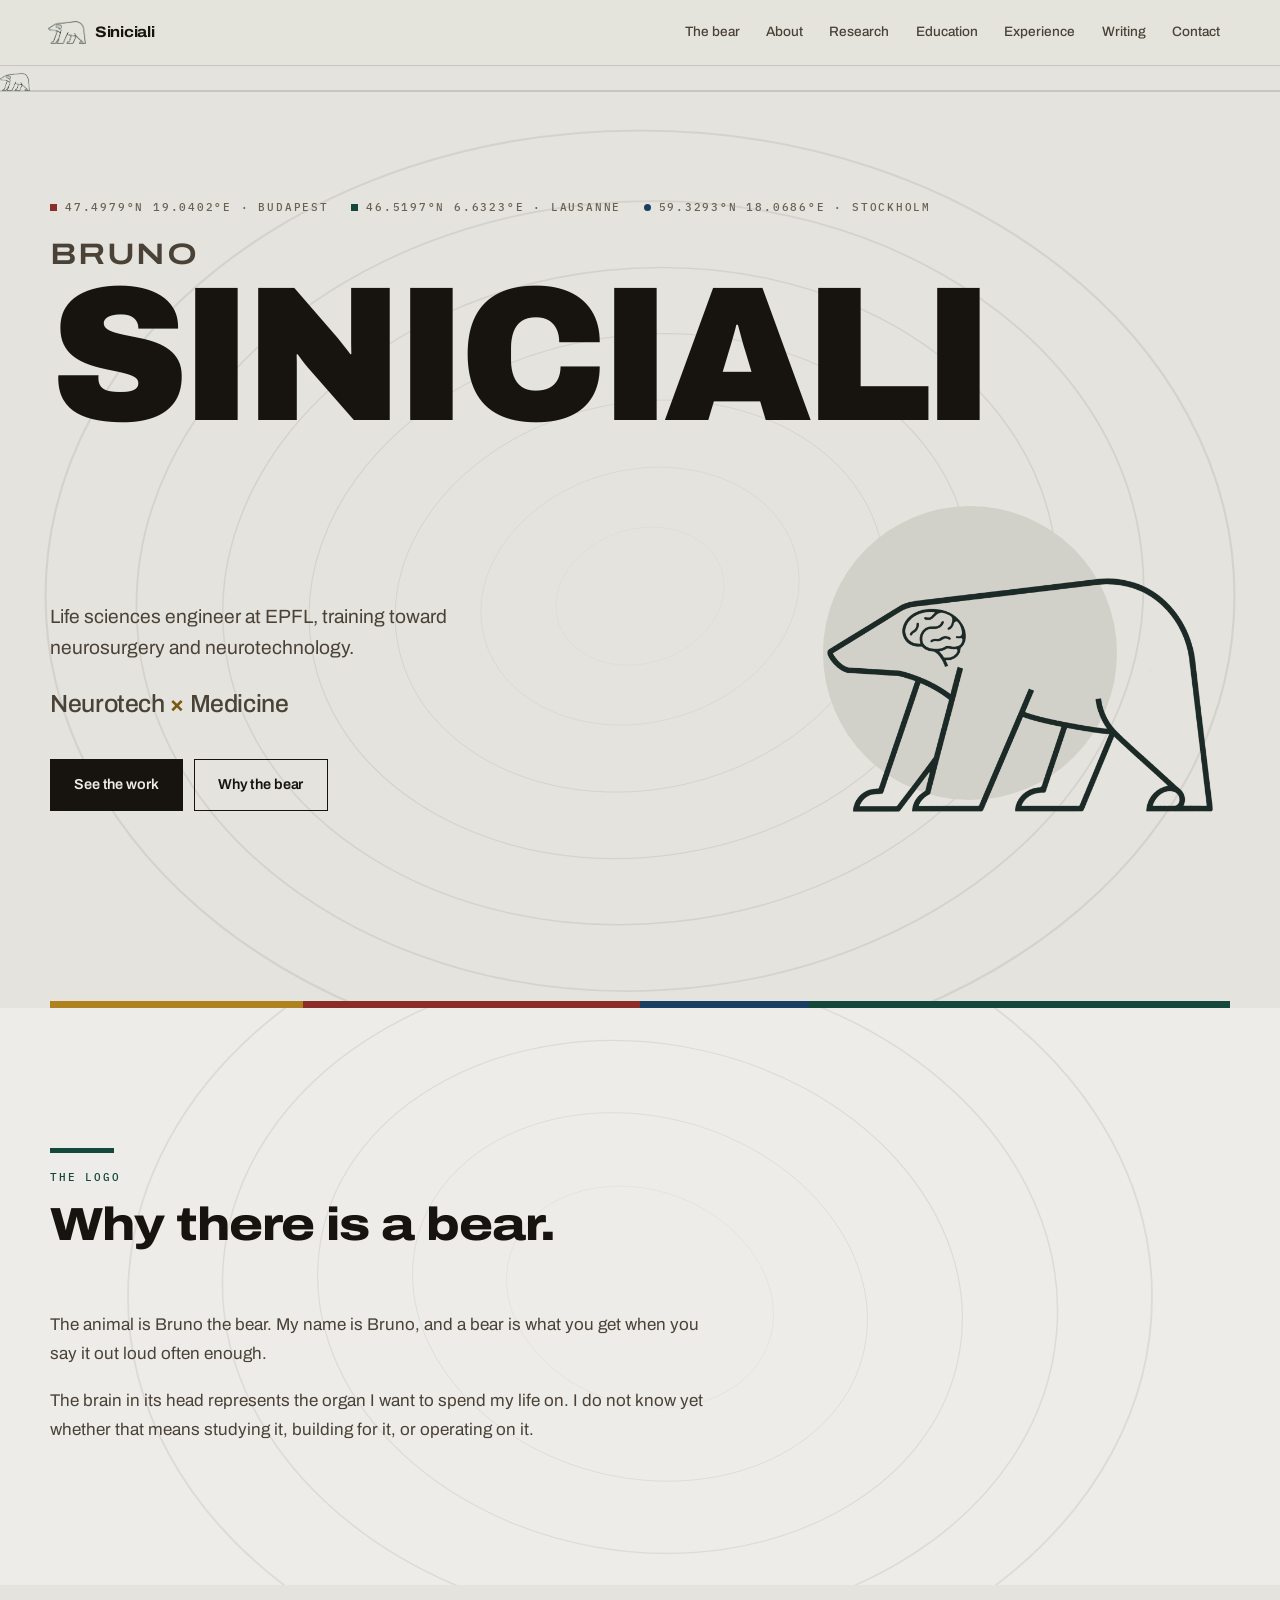
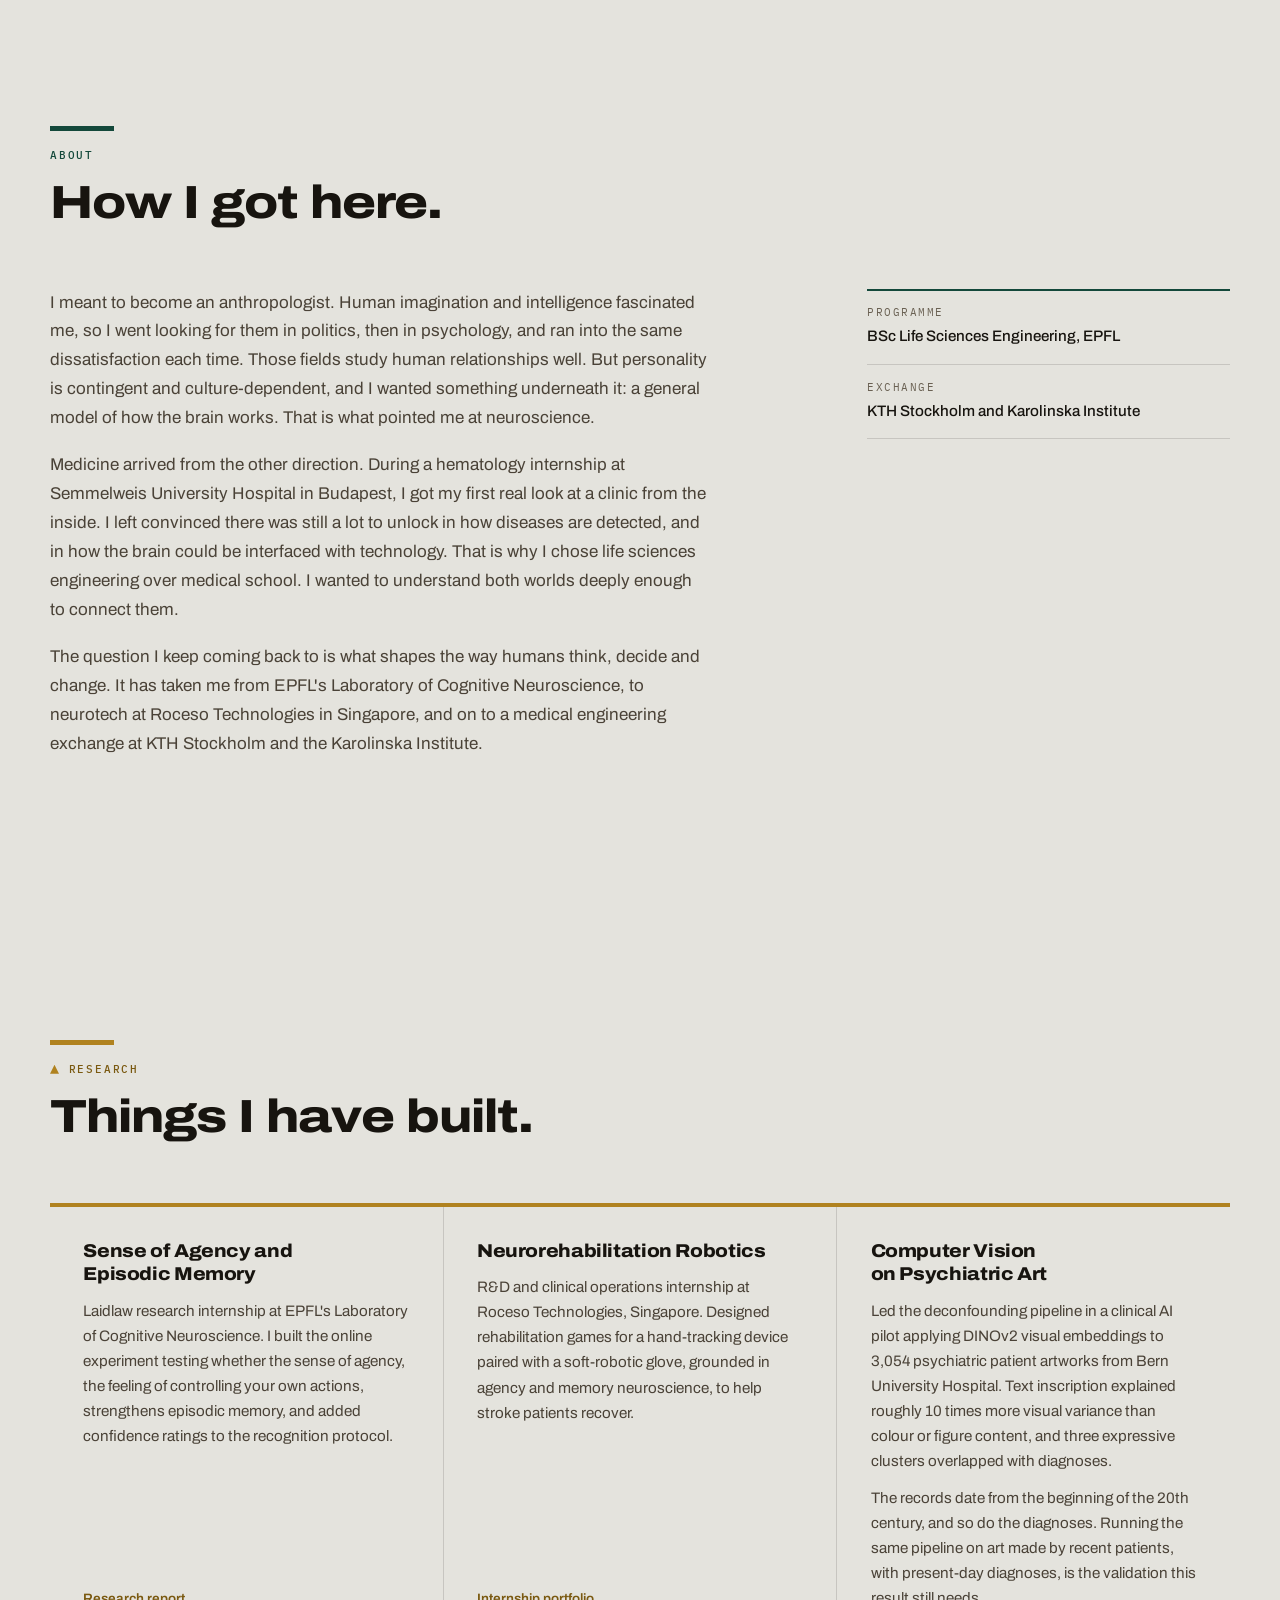
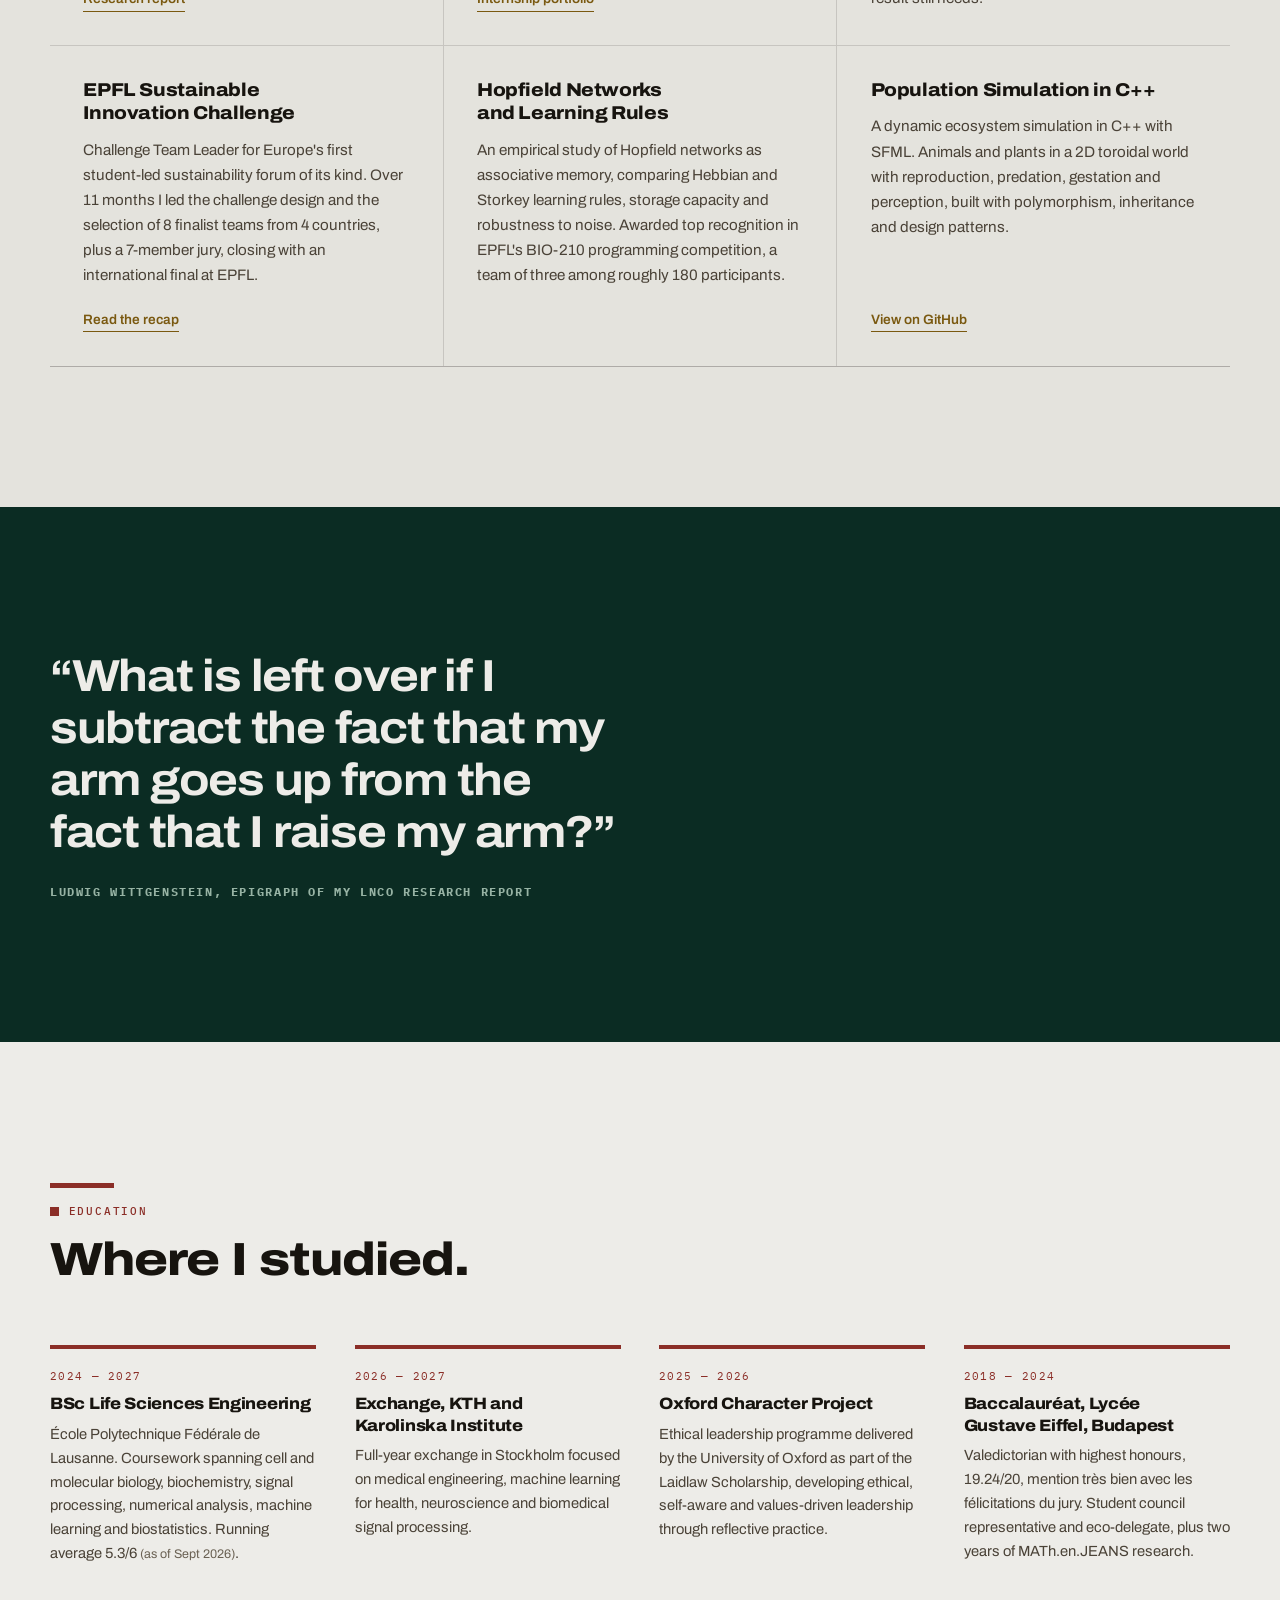
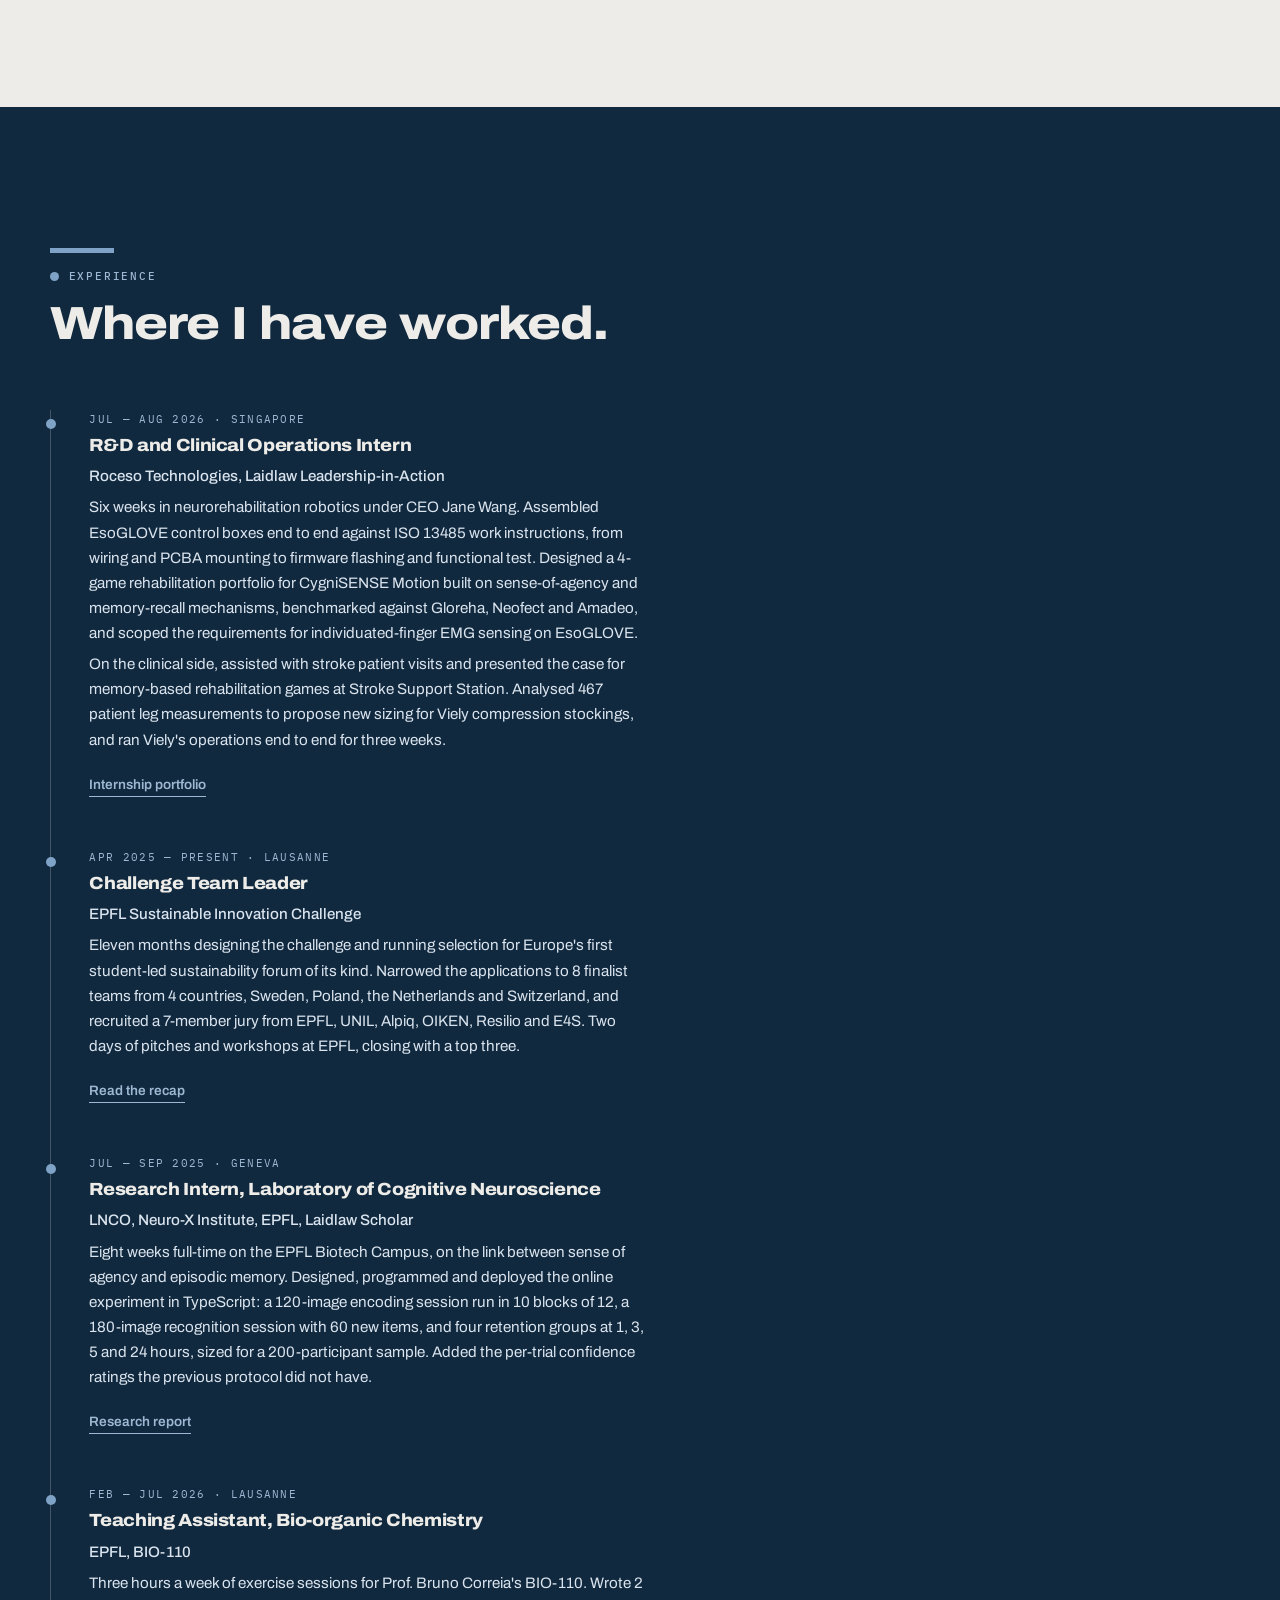
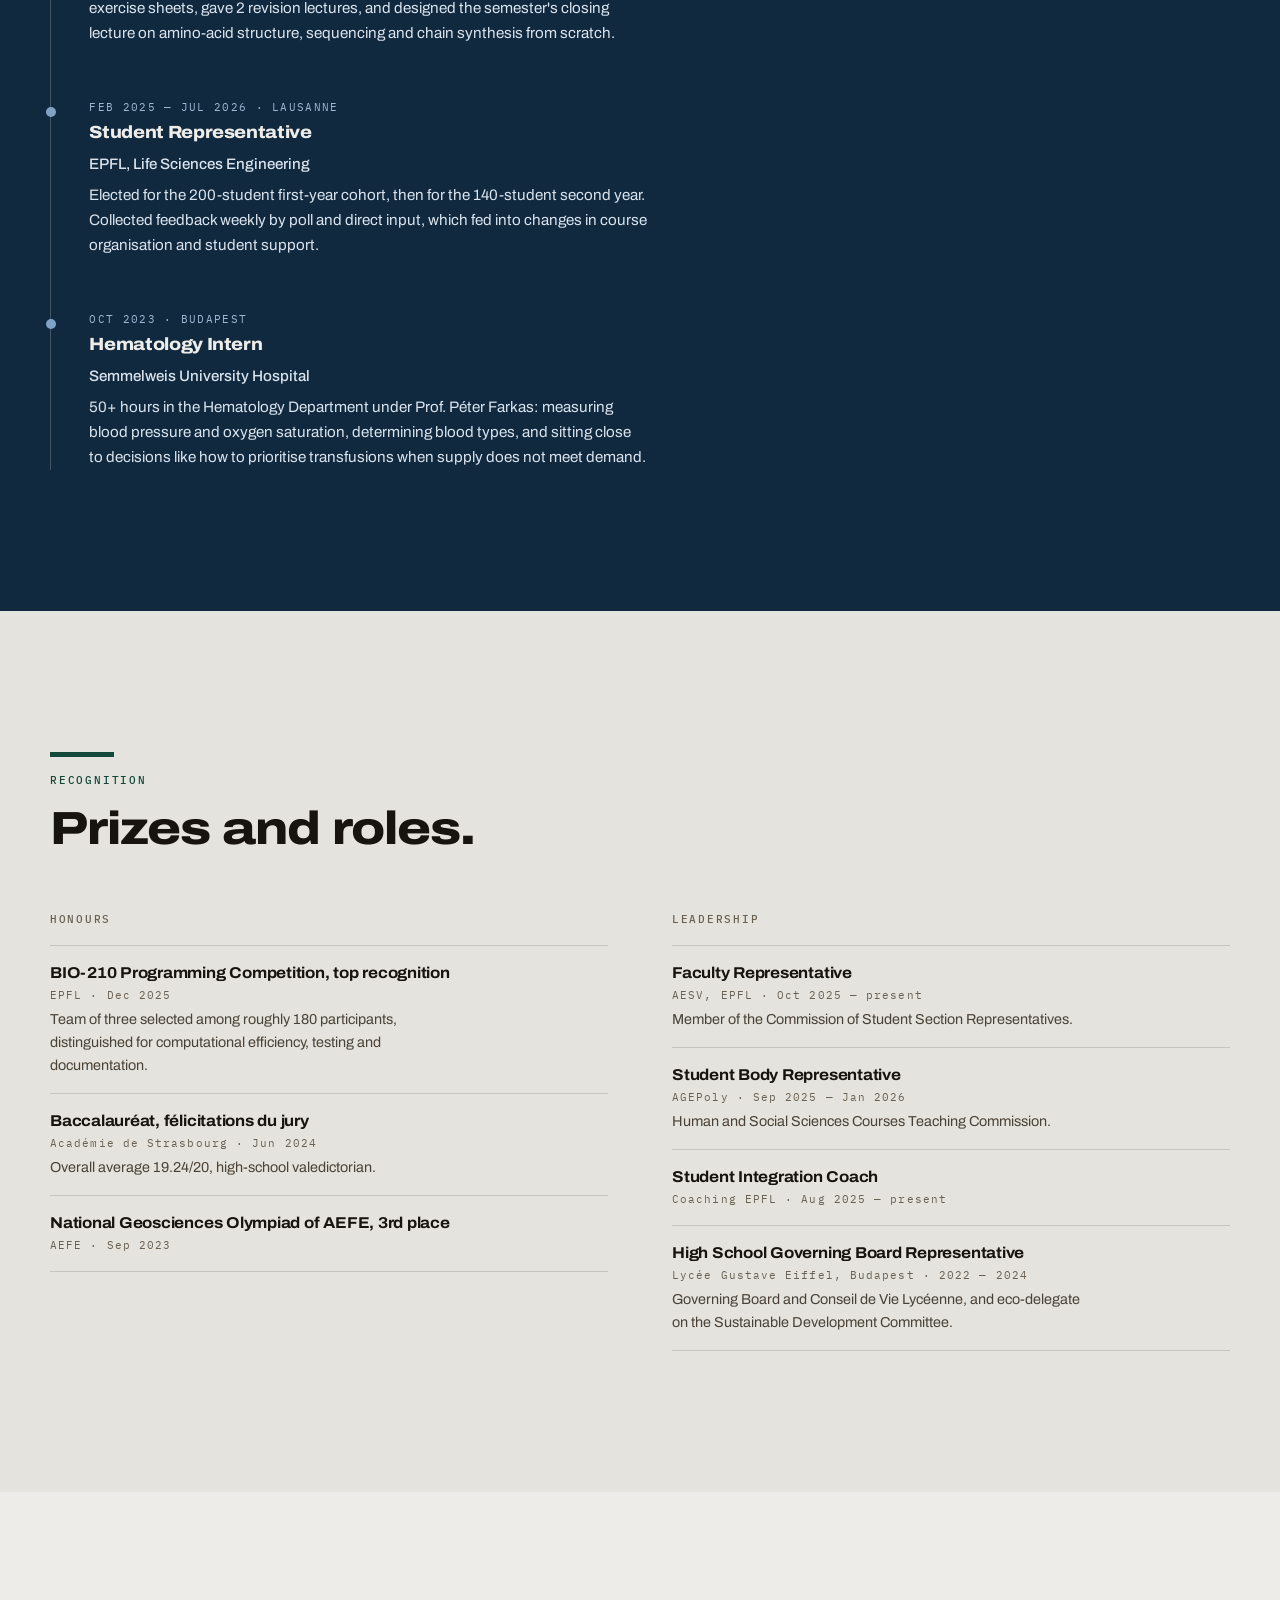
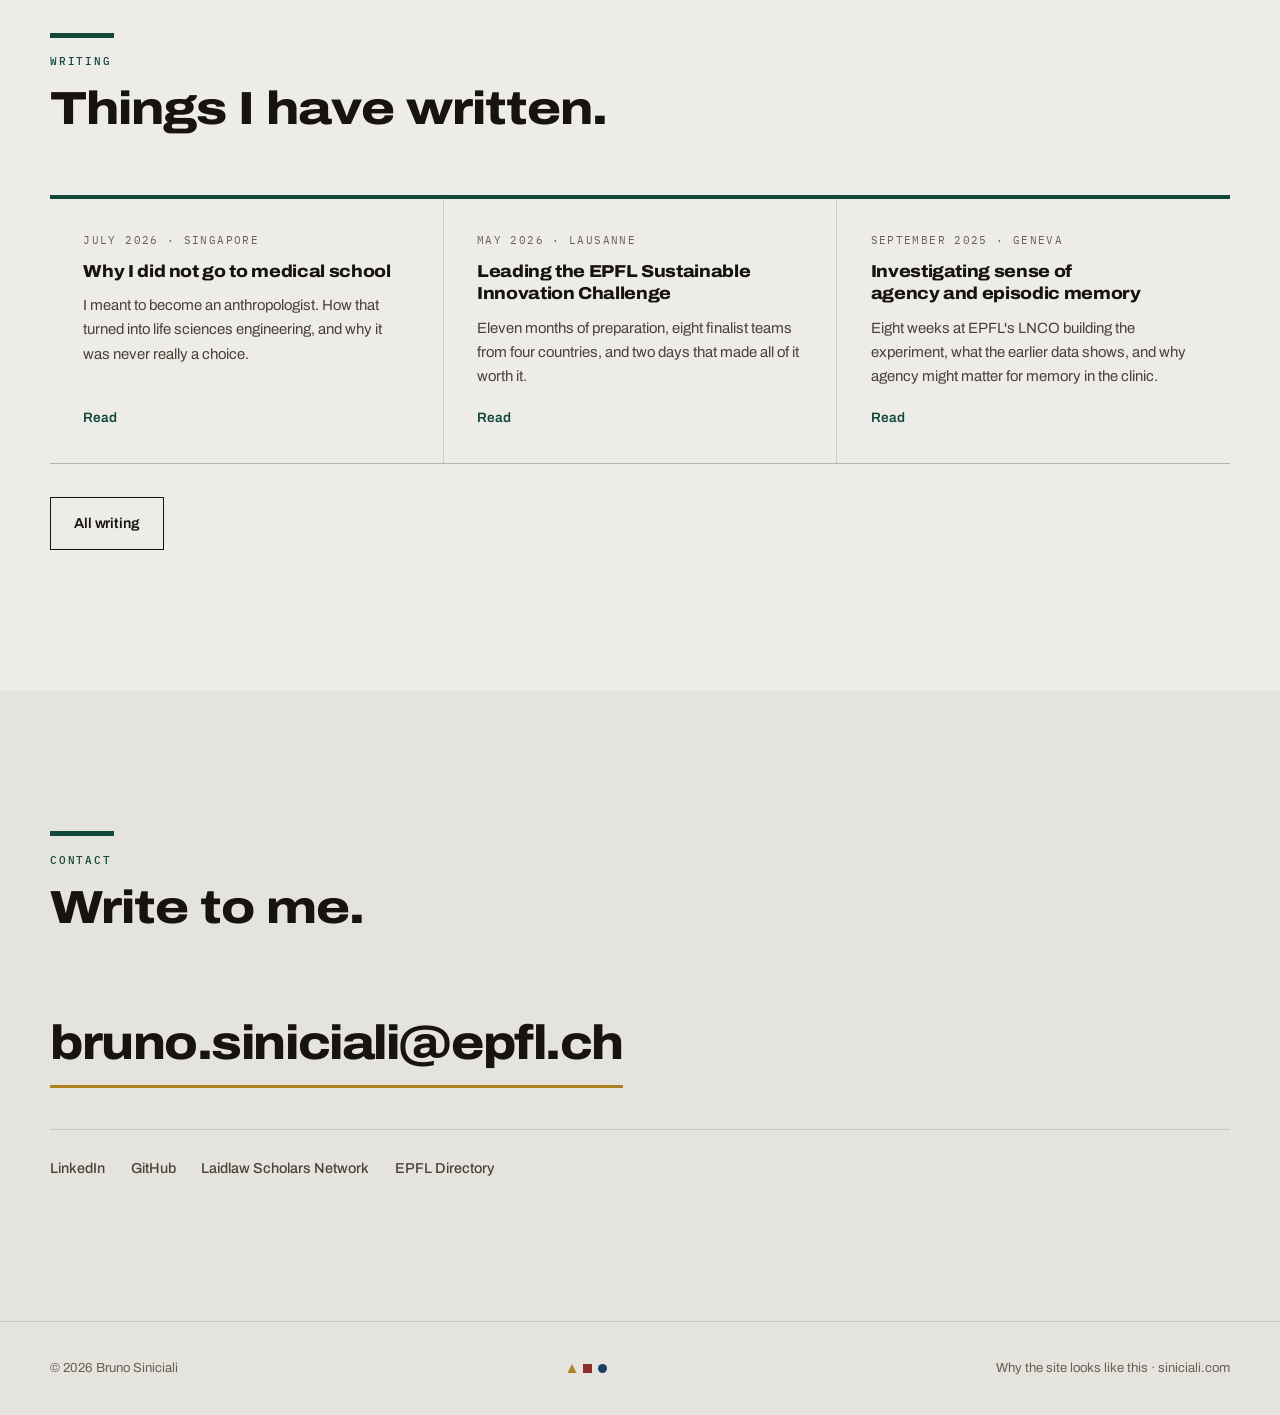
==== commit d39bac7d: "Update exchange information in index.html" ====
--- a/index.html
+++ b/index.html
@@ -196,8 +196,8 @@
                 <dd>BSc Life Sciences Engineering, EPFL</dd>
               </div>
               <div>
-                <dt>Currently</dt>
-                <dd>Exchange at KTH Stockholm and Karolinska Institute</dd>
+                <dt>Exchange</dt>
+                <dd>KTH Stockholm and Karolinska Institute</dd>
               </div>
             </dl>
           </aside>
